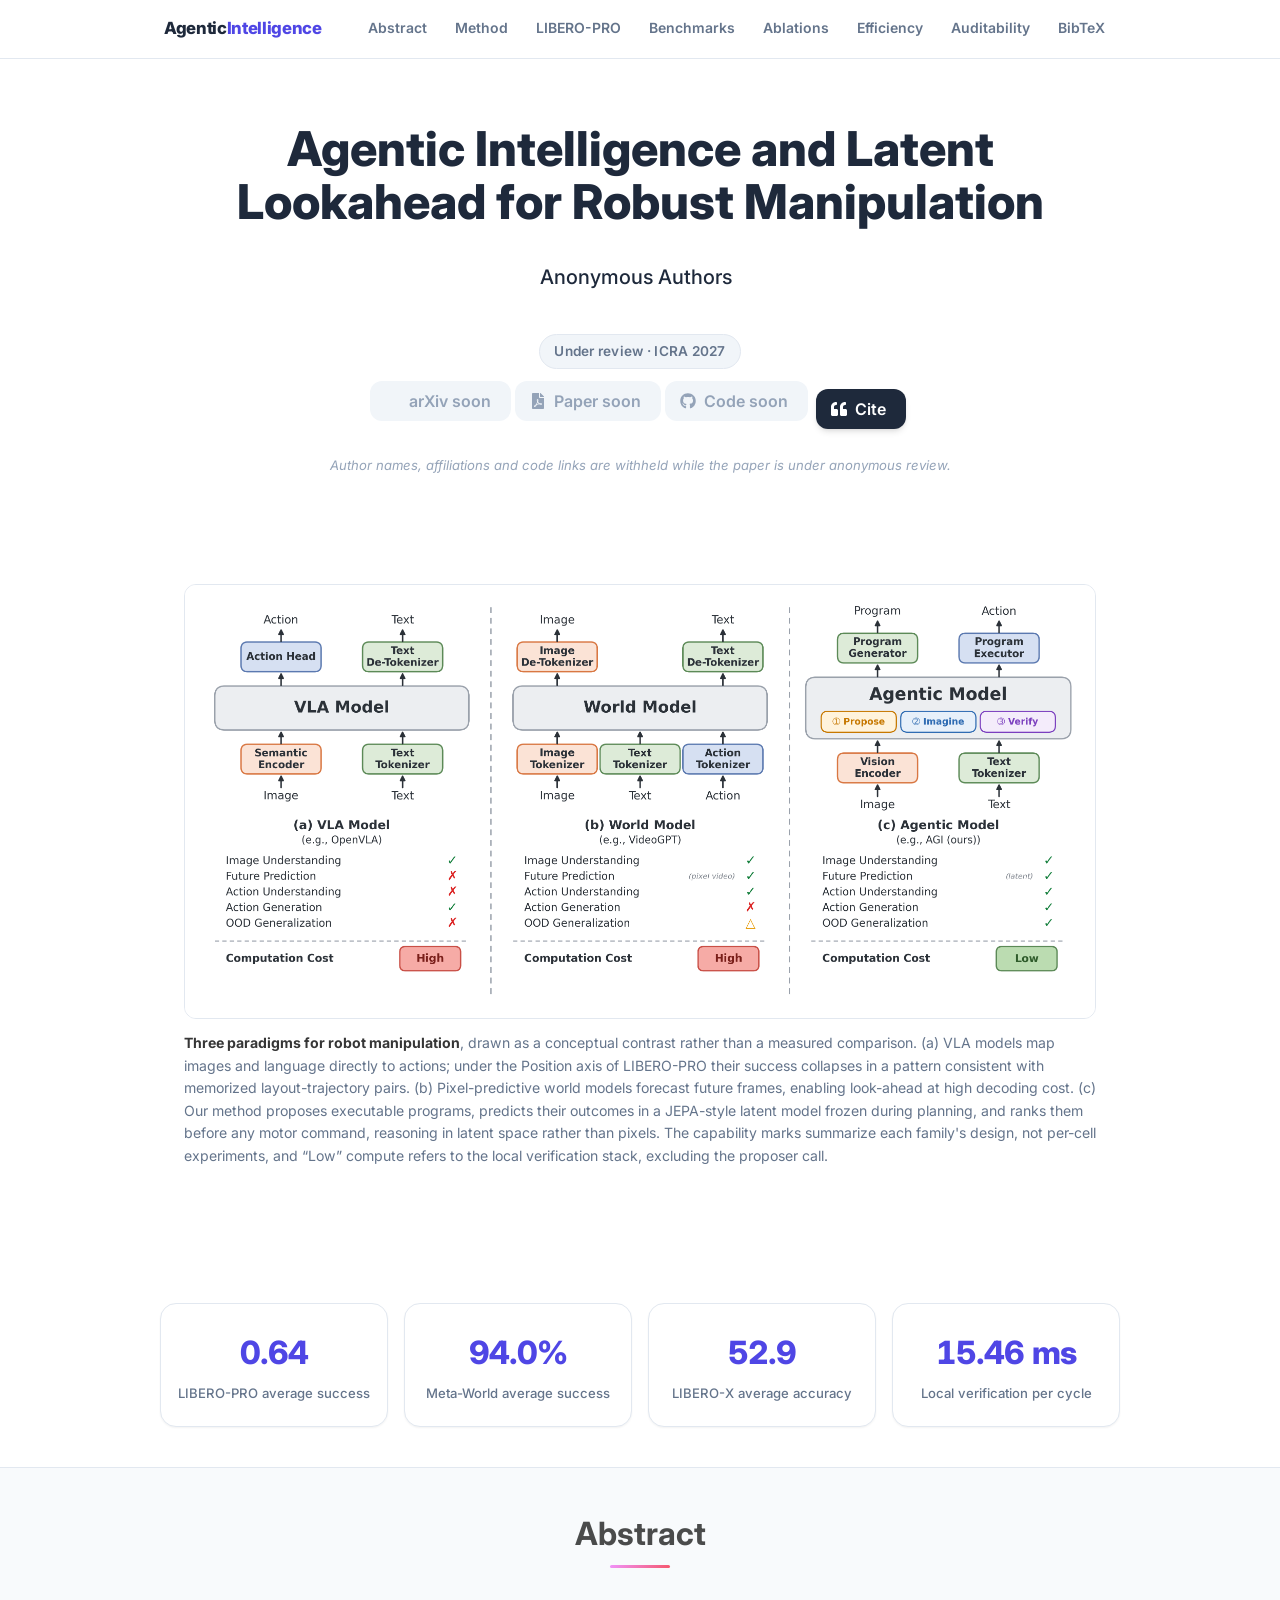
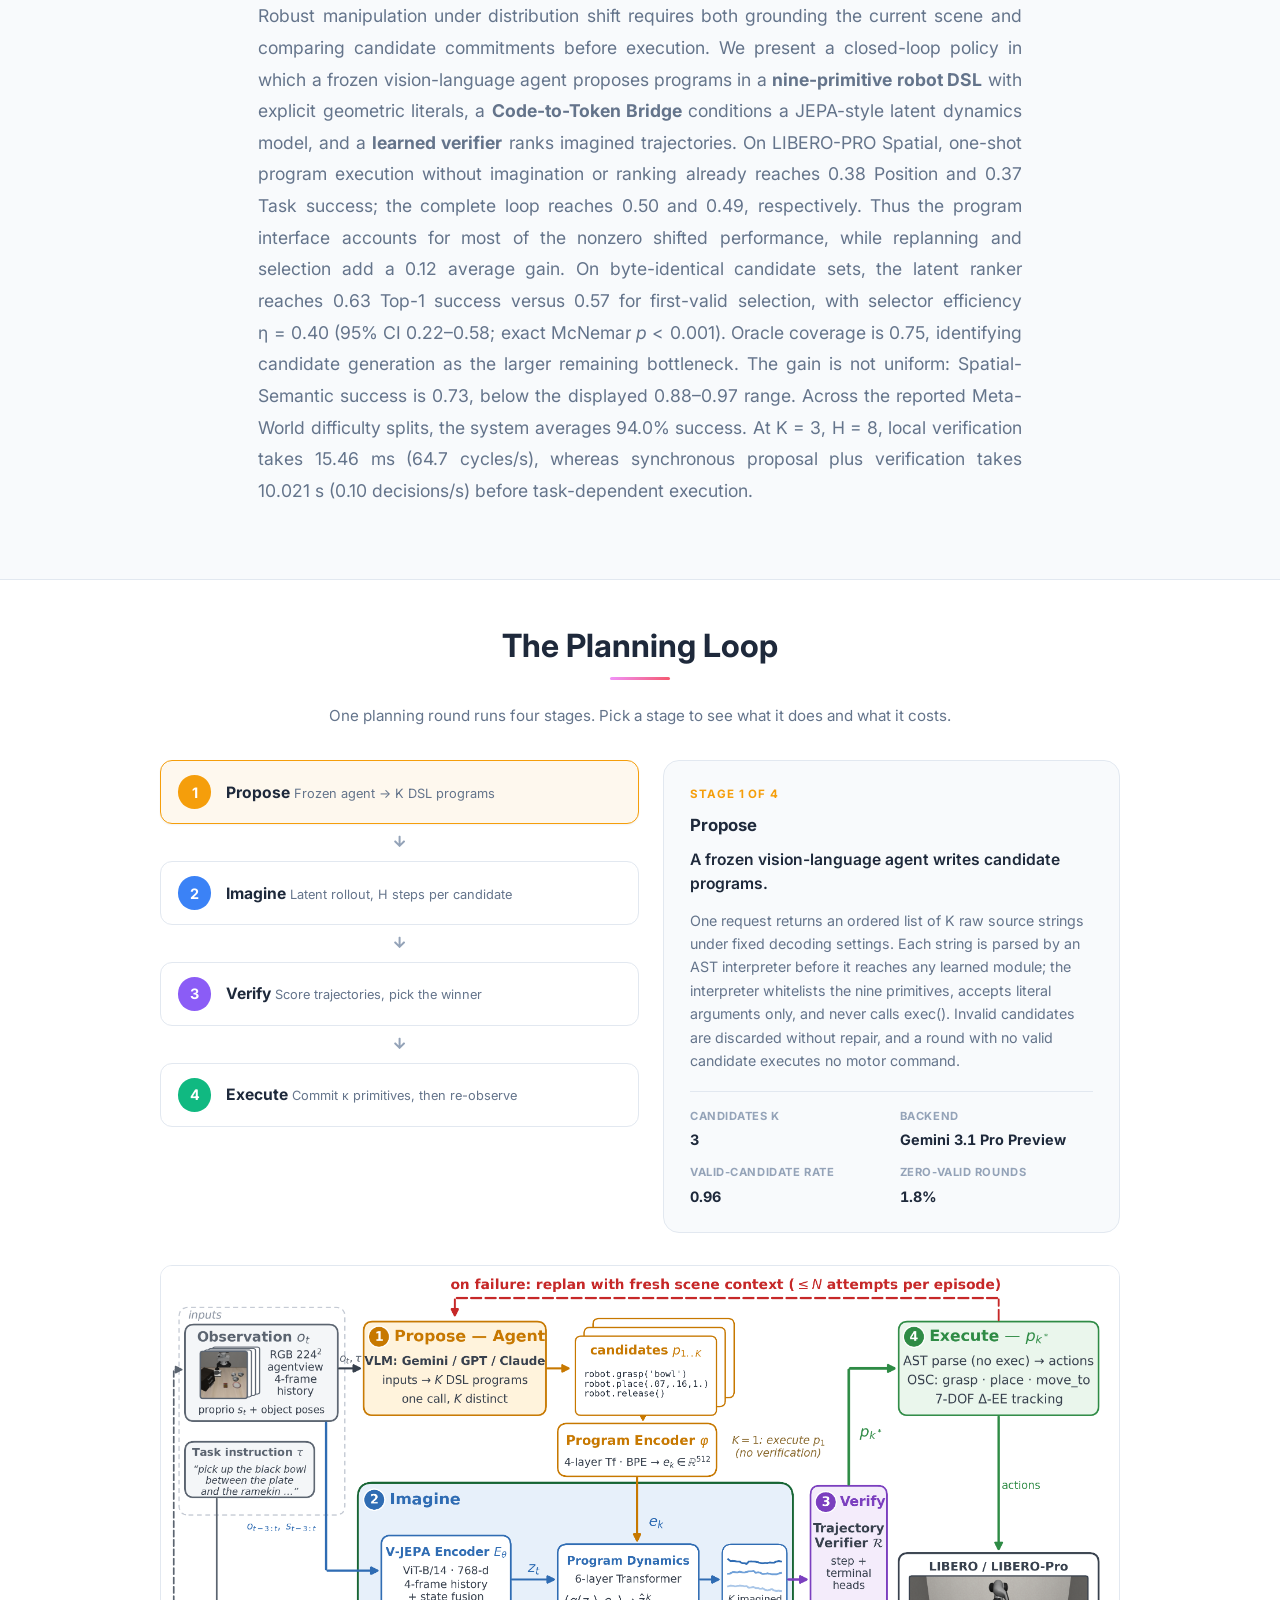
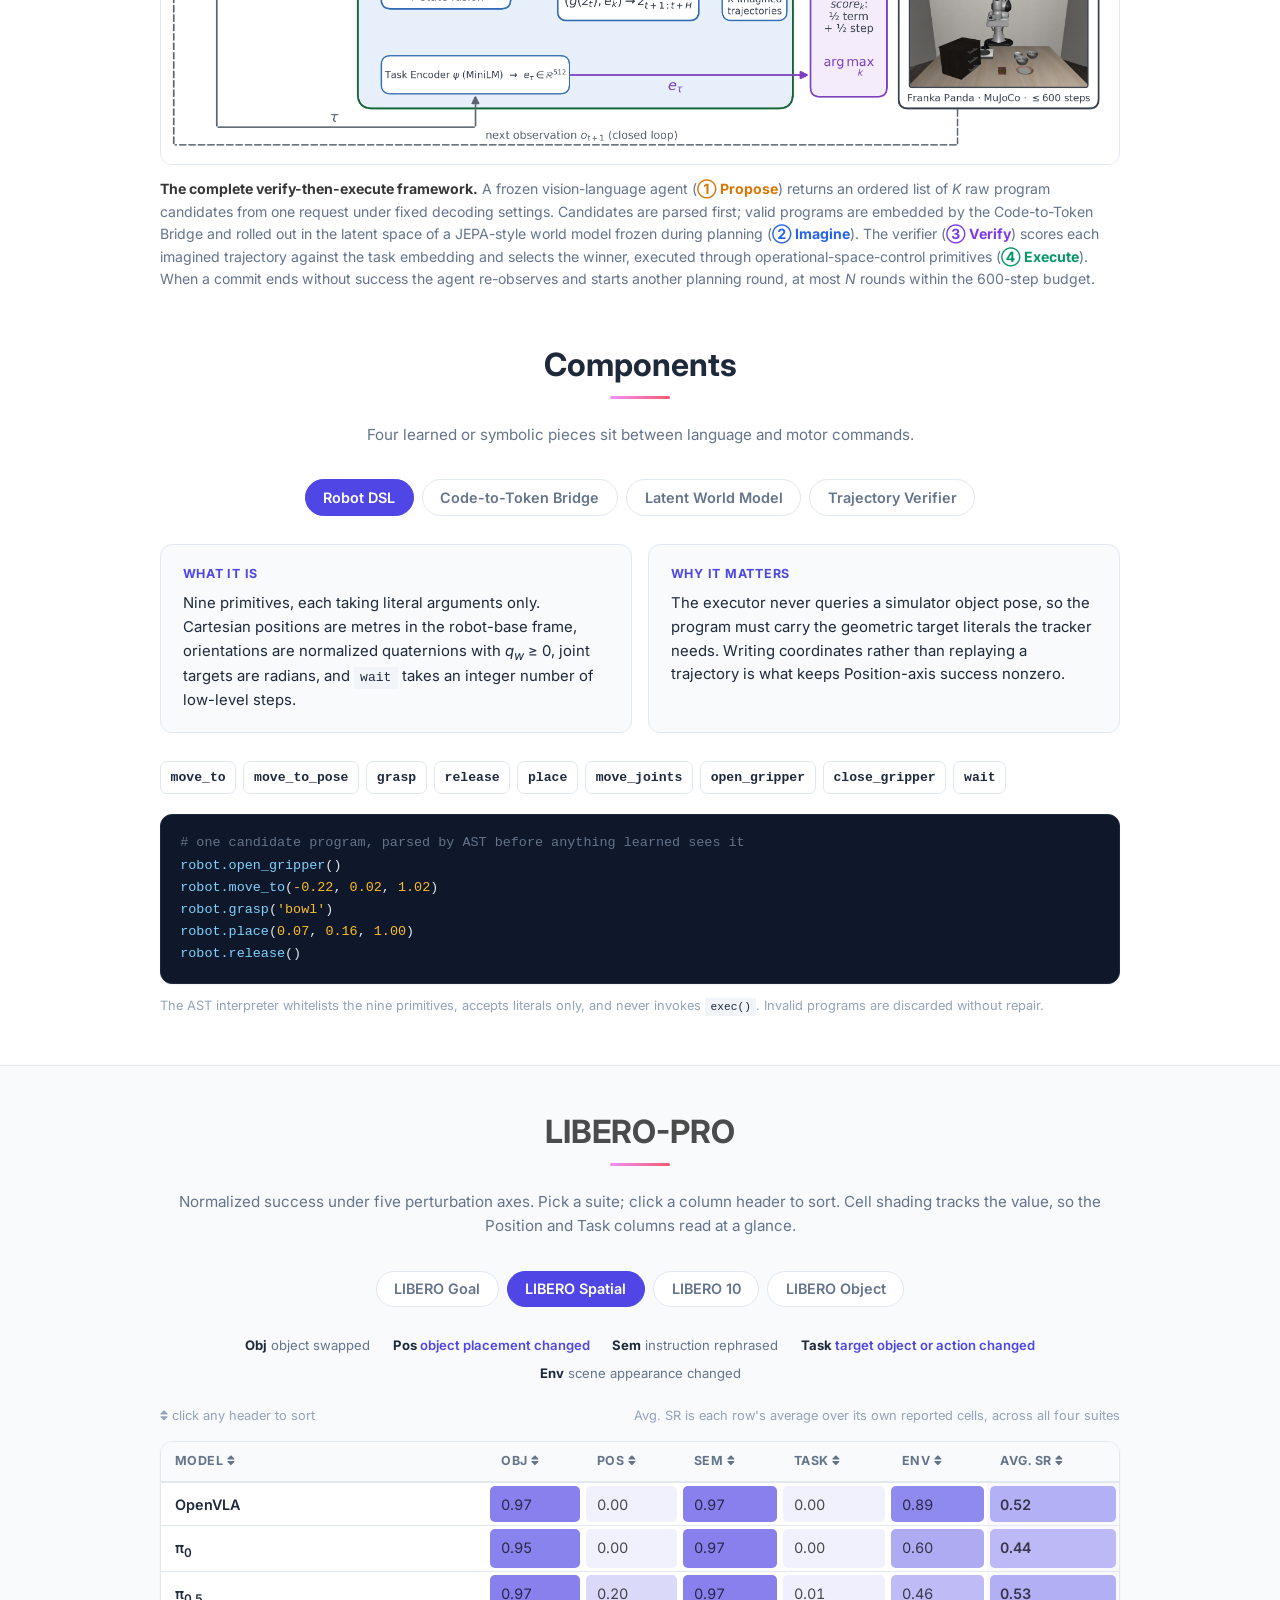
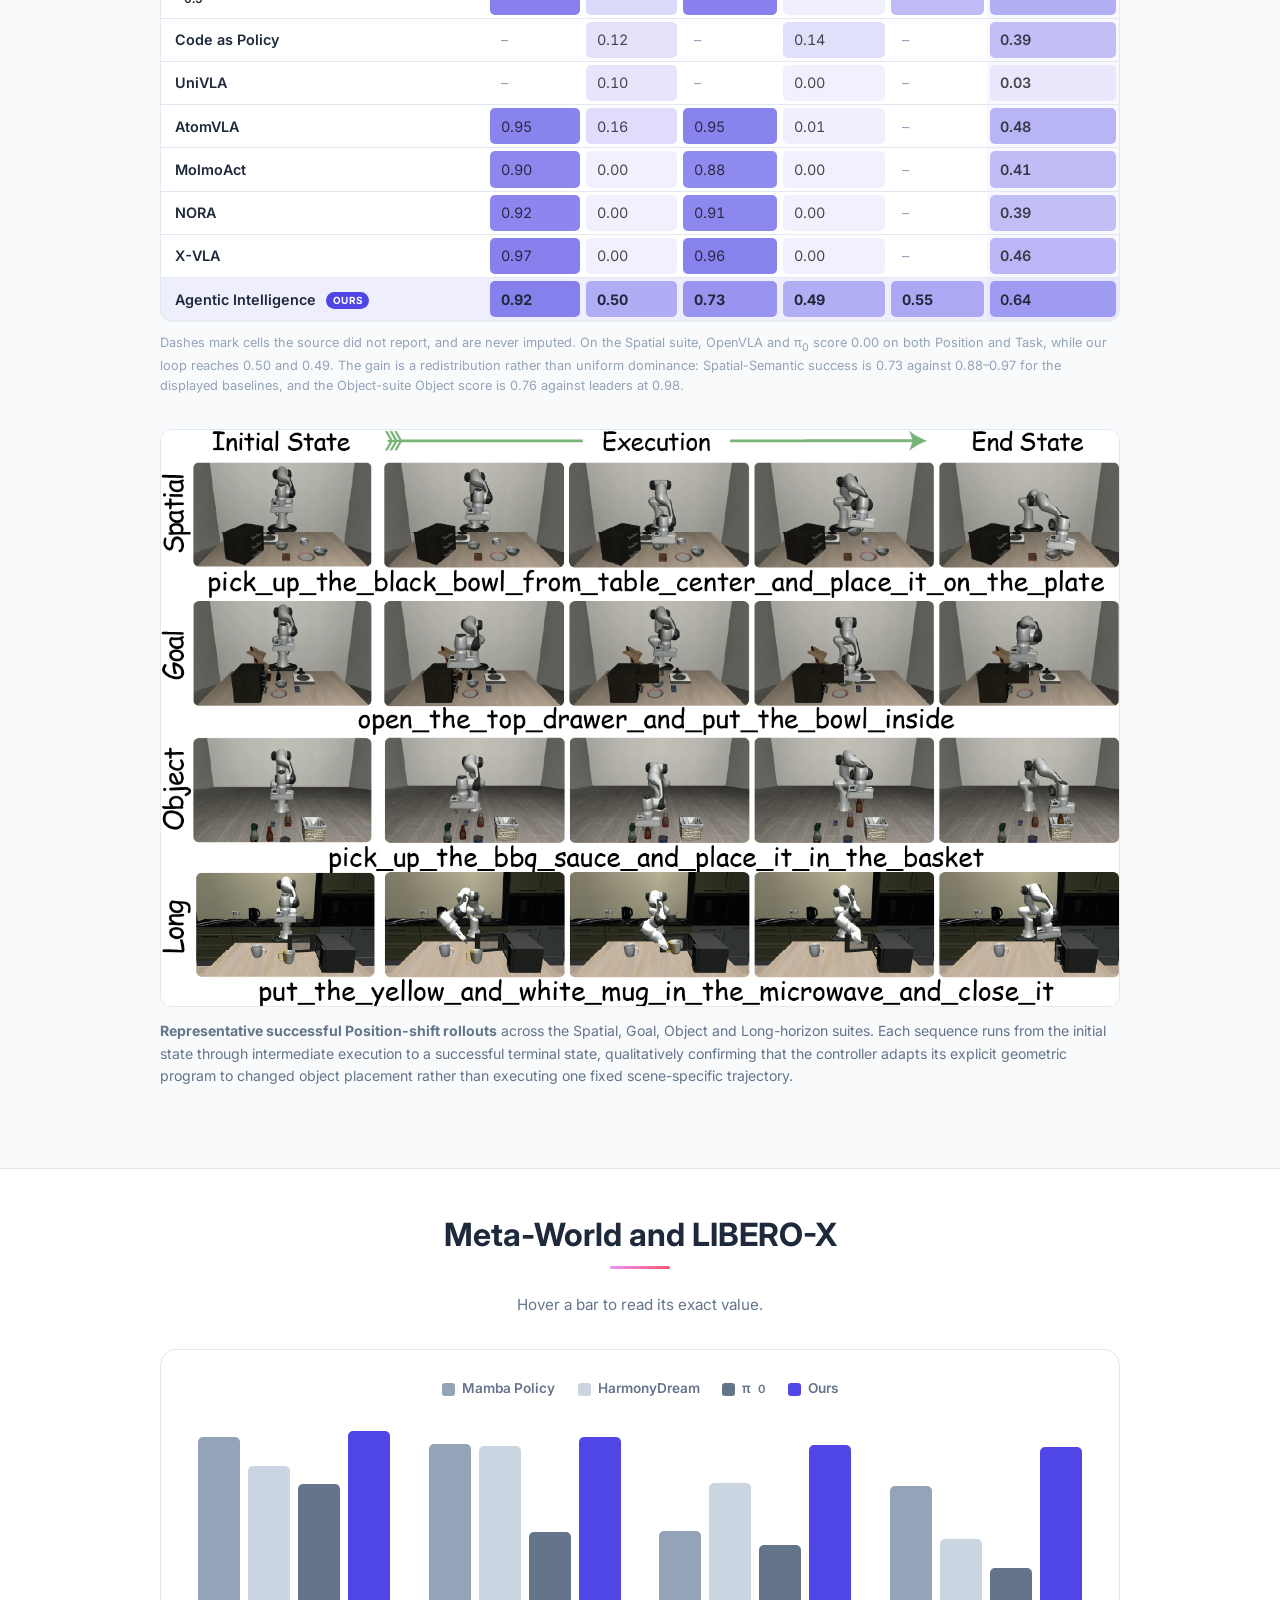
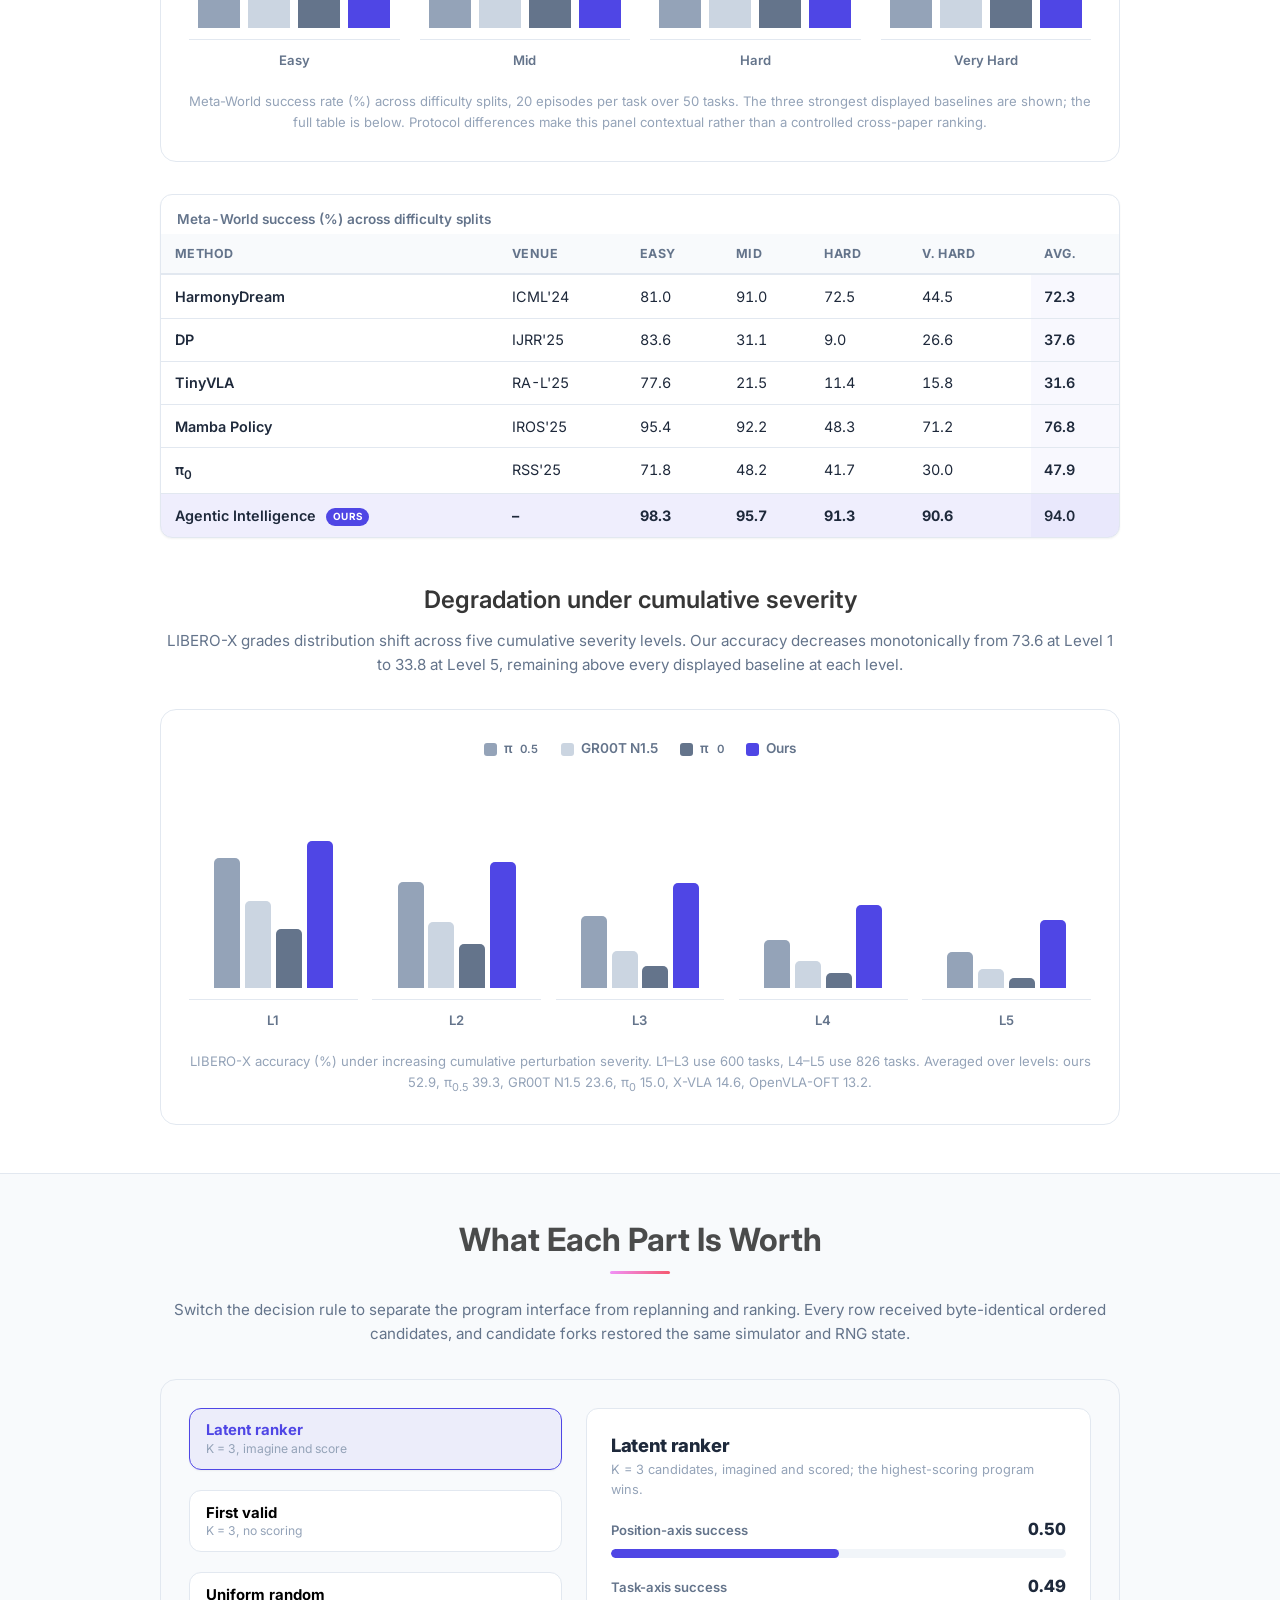
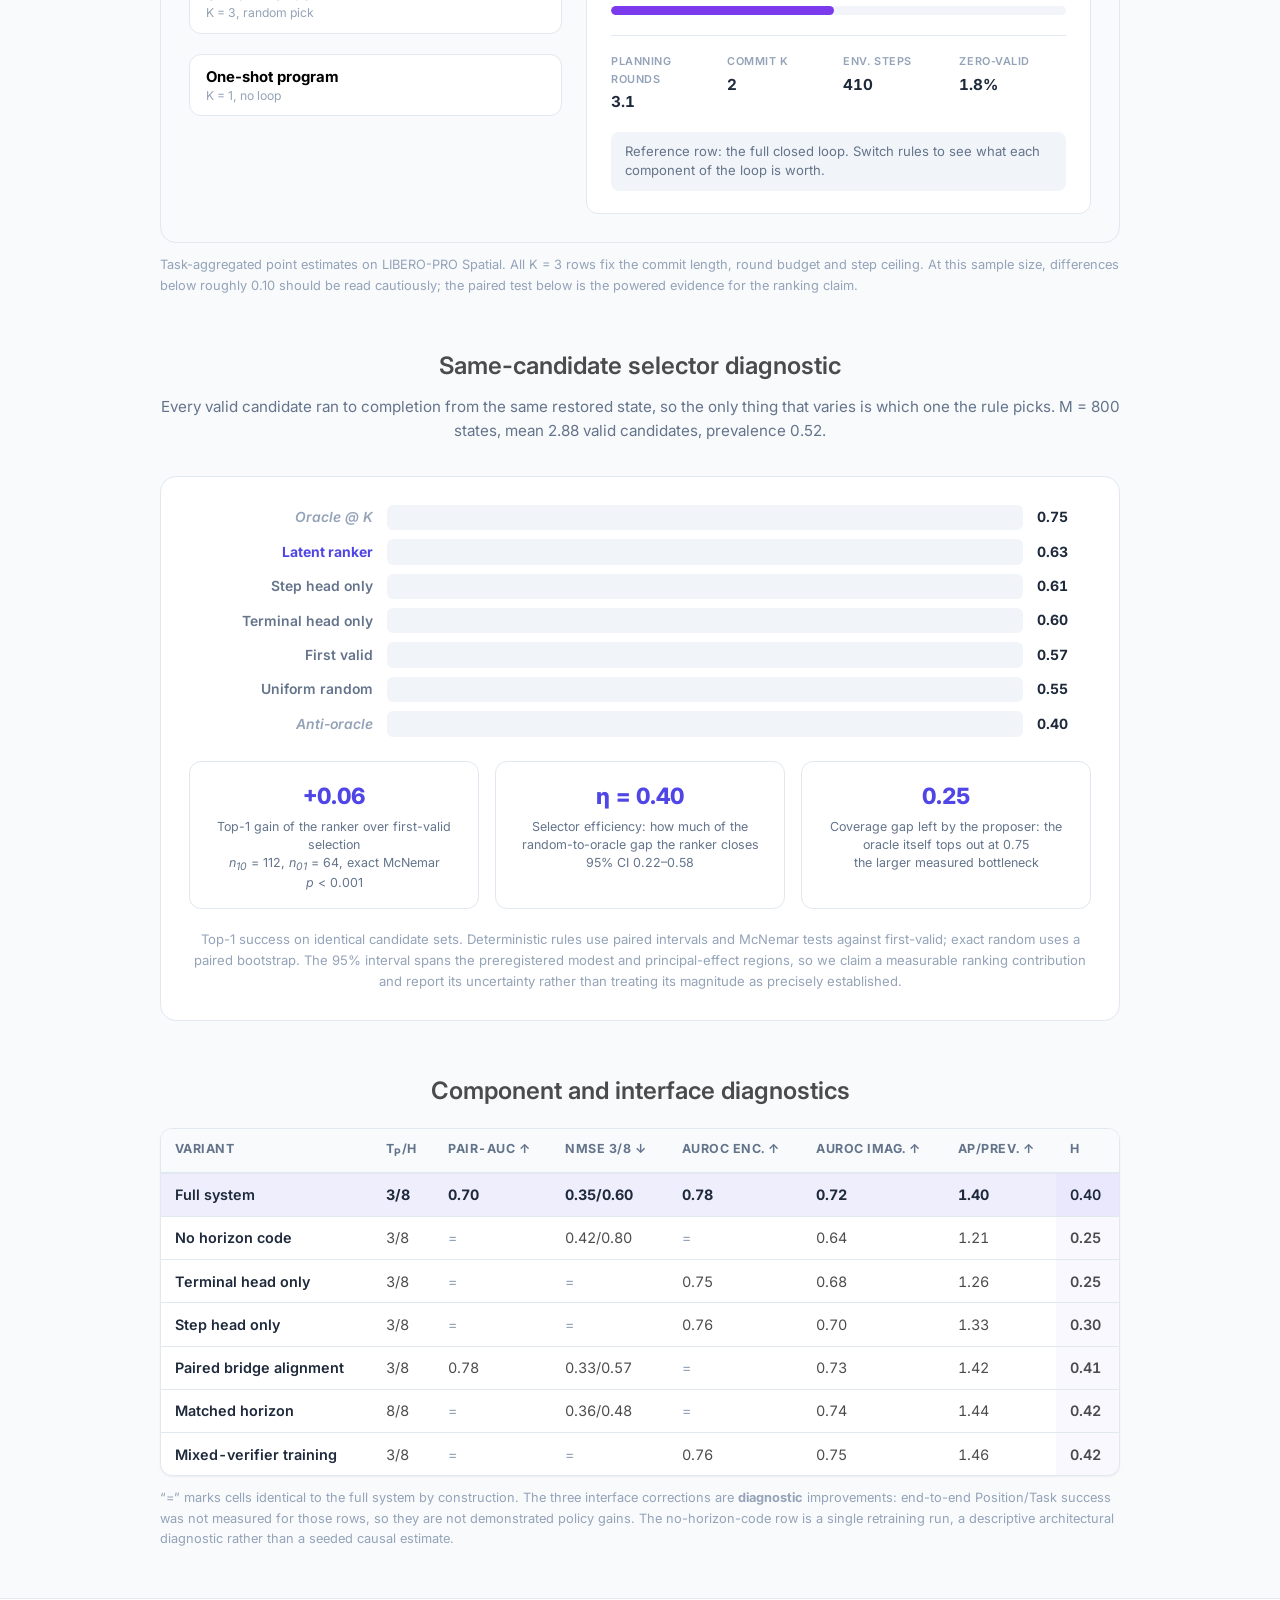
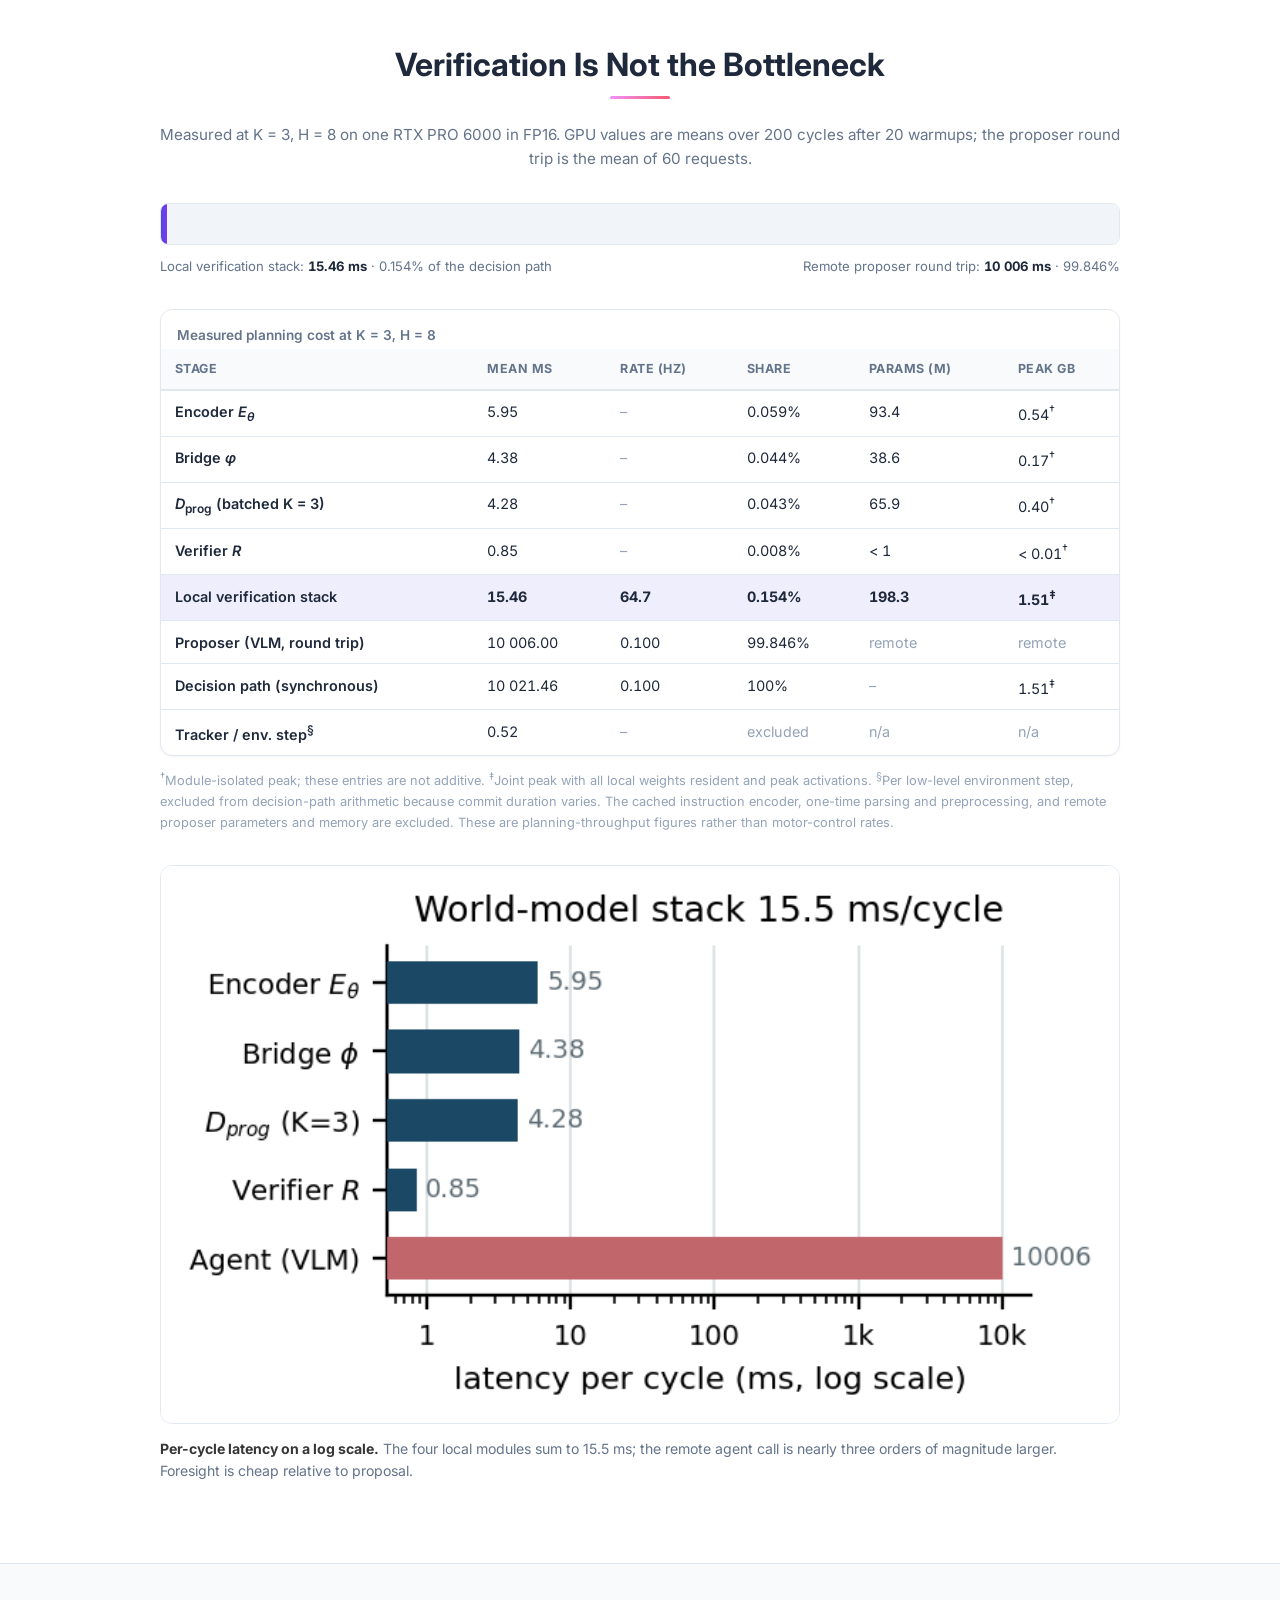
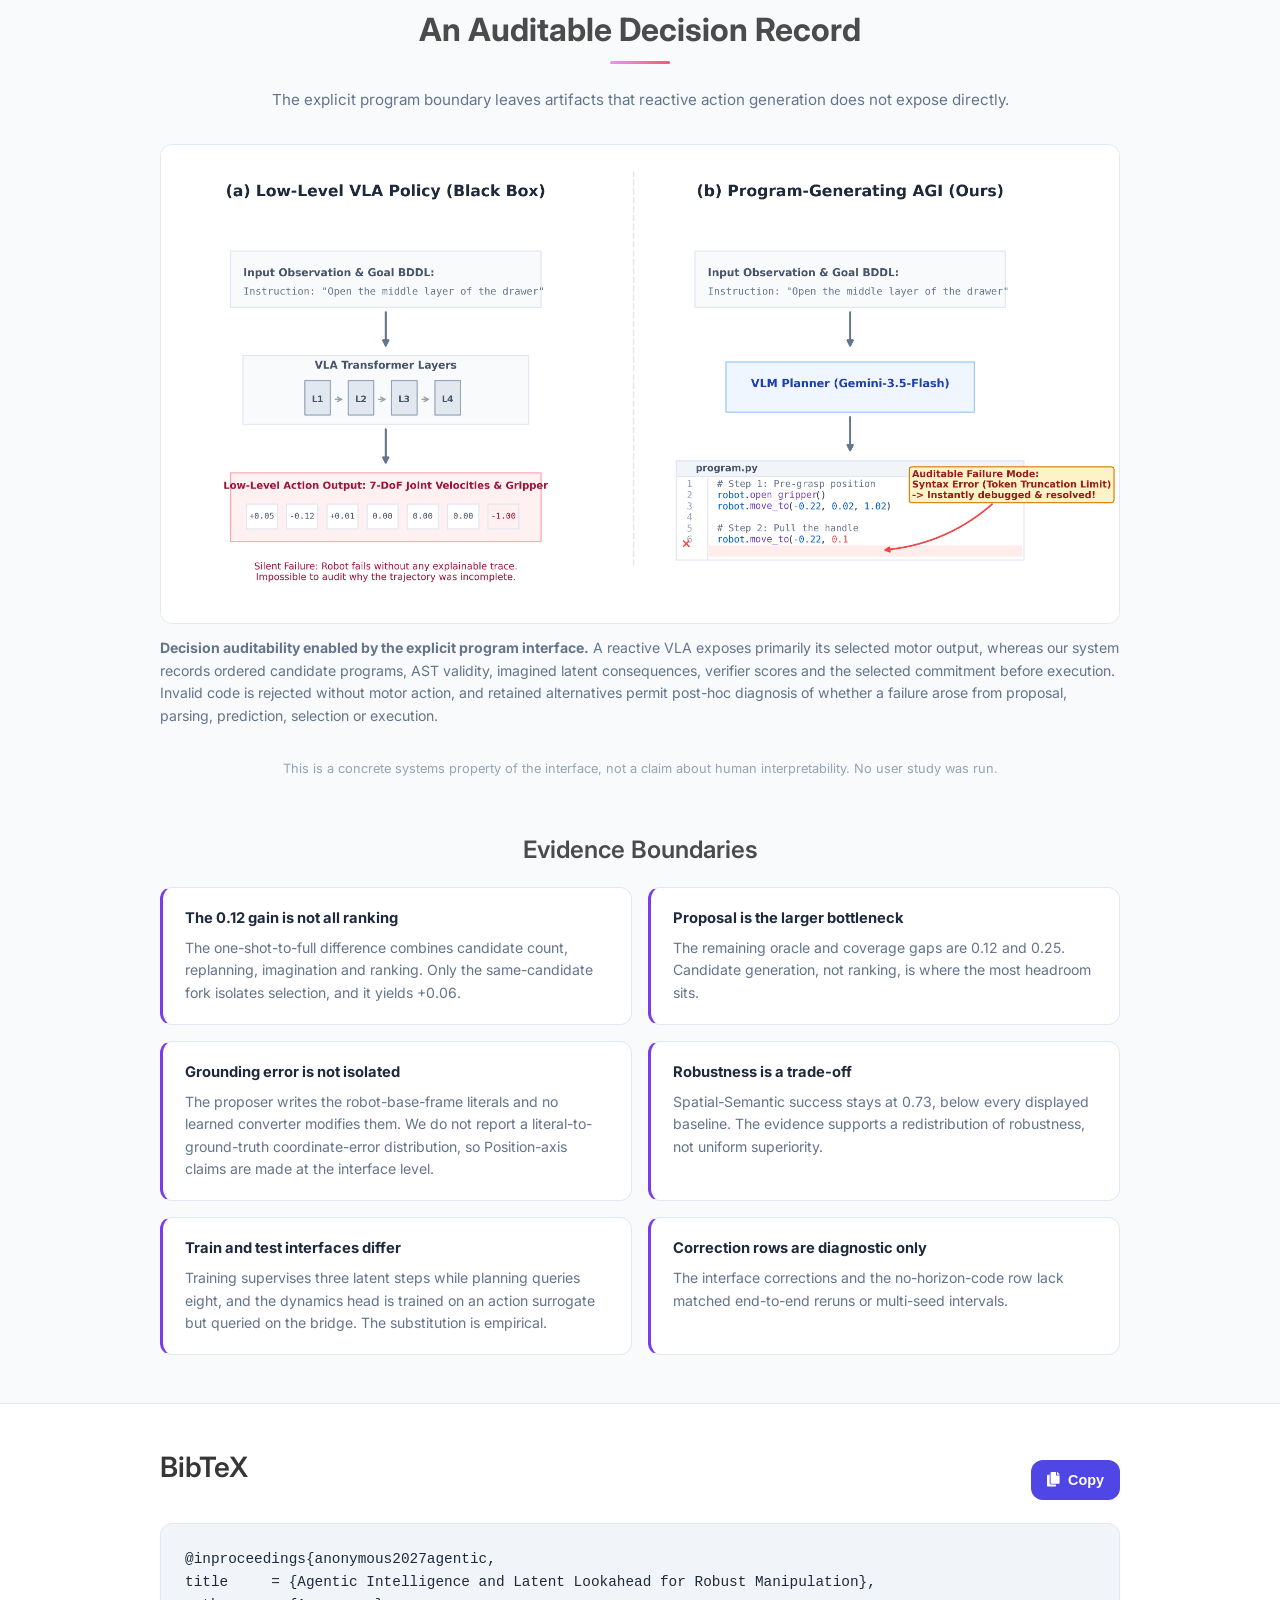
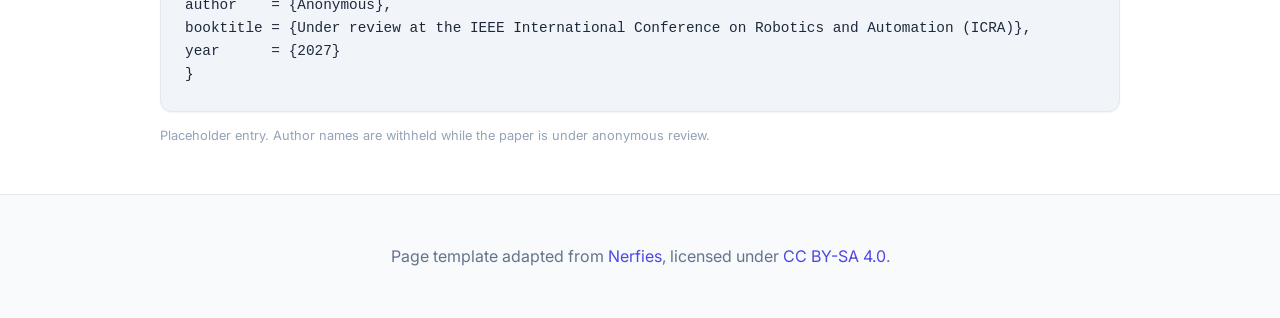
==== index.html @ 65fd4120 "docs: point page metadata at the GitHub Pages URL Replaces the REPLACE-ME placeholders in the Open G" ====
<!DOCTYPE html>
<html lang="en">
<head>
  <meta charset="utf-8">
  <meta name="viewport" content="width=device-width, initial-scale=1">

  <!--
    ============================================================
    ANONYMITY NOTICE

    The paper (00.main.tex) is currently submitted as "Anonymous Authors".
    This page is therefore author-blind on purpose: no names, no
    affiliations, no citation_author tags, no personal links.

    After acceptance / de-anonymization:
      1. Uncomment the author block in the hero section below.
      2. Uncomment the citation_author + author meta tags below.
      3. Fill in the arXiv / PDF / code buttons and drop .is-pending.
      4. Replace the placeholder BibTeX entry.
    ============================================================
  -->

  <!-- Primary Meta Tags -->
  <meta name="title" content="Agentic Intelligence and Latent Lookahead for Robust Manipulation">
  <meta name="description" content="A closed-loop manipulation policy that proposes executable programs, imagines their outcomes in a JEPA-style latent world model, and ranks them before the arm moves. 0.64 average success on LIBERO-PRO and 94.0% on Meta-World.">
  <meta name="keywords" content="robot manipulation, agentic policy, program synthesis, robot DSL, latent world model, JEPA, verify-then-execute, LIBERO-PRO, LIBERO-X, Meta-World, distribution shift, vision-language-action">
  <meta name="robots" content="index, follow">
  <meta name="language" content="English">
  <!-- <meta name="author" content="TODO: add after de-anonymization"> -->

  <!-- Open Graph / Facebook -->
  <meta property="og:type" content="article">
  <meta property="og:title" content="Agentic Intelligence and Latent Lookahead for Robust Manipulation">
  <meta property="og:description" content="Propose programs, imagine them in latent space, rank them, then execute. 0.50/0.49 Position/Task success on LIBERO-PRO Spatial where OpenVLA and pi-0 score 0.00.">
  <meta property="og:url" content="https://physical-agi.github.io/Agentic-Intelligence/">
  <meta property="og:image" content="https://physical-agi.github.io/Agentic-Intelligence/static/images/teaser.png">
  <meta property="og:image:alt" content="Three paradigms for robot manipulation: VLA models, pixel world models, and the proposed agentic model">
  <meta property="article:section" content="Robotics">
  <meta property="article:tag" content="robot manipulation">
  <meta property="article:tag" content="latent world model">
  <meta property="article:tag" content="program synthesis">

  <!-- Twitter -->
  <meta name="twitter:card" content="summary_large_image">
  <meta name="twitter:title" content="Agentic Intelligence and Latent Lookahead for Robust Manipulation">
  <meta name="twitter:description" content="Propose programs, imagine them in latent space, rank them, then execute. 0.64 average success on LIBERO-PRO.">
  <meta name="twitter:image" content="https://physical-agi.github.io/Agentic-Intelligence/static/images/teaser.png">
  <meta name="twitter:image:alt" content="Three paradigms for robot manipulation: VLA models, pixel world models, and the proposed agentic model">

  <!-- Academic / Google Scholar -->
  <meta name="citation_title" content="Agentic Intelligence and Latent Lookahead for Robust Manipulation">
  <!-- Author tags intentionally omitted while under anonymous review.
  <meta name="citation_author" content="TODO">
  <meta name="citation_conference_title" content="IEEE International Conference on Robotics and Automation (ICRA)">
  <meta name="citation_pdf_url" content="TODO">
  -->

  <!-- Additional SEO -->
  <meta name="theme-color" content="#4f46e5">
  <meta name="msapplication-TileColor" content="#4f46e5">
  <meta name="apple-mobile-web-app-capable" content="yes">
  <meta name="apple-mobile-web-app-status-bar-style" content="default">
  <link rel="canonical" href="https://physical-agi.github.io/Agentic-Intelligence/">

  <!-- Preconnect for performance -->
  <link rel="preconnect" href="https://fonts.googleapis.com">
  <link rel="preconnect" href="https://fonts.gstatic.com" crossorigin>
  <link rel="preconnect" href="https://cdn.jsdelivr.net">

  <title>Agentic Intelligence and Latent Lookahead for Robust Manipulation</title>

  <!-- Favicon and App Icons -->
  <link rel="icon" type="image/png" href="static/images/robot.png">
  <link rel="apple-touch-icon" href="static/images/robot.png">

  <!-- Critical CSS - Load synchronously -->
  <link rel="stylesheet" href="static/css/bulma.min.css">
  <link rel="stylesheet" href="static/css/index.css">

  <!-- Non-critical CSS - Load asynchronously -->
  <link rel="preload" href="static/css/fontawesome.all.min.css" as="style" onload="this.onload=null;this.rel='stylesheet'">
  <link rel="preload" href="https://cdn.jsdelivr.net/gh/jpswalsh/academicons@1/css/academicons.min.css" as="style" onload="this.onload=null;this.rel='stylesheet'">

  <noscript>
    <link rel="stylesheet" href="static/css/fontawesome.all.min.css">
    <link rel="stylesheet" href="https://cdn.jsdelivr.net/gh/jpswalsh/academicons@1/css/academicons.min.css">
  </noscript>

  <!-- Fonts -->
  <link href="https://fonts.googleapis.com/css2?family=Inter:wght@400;500;600;700;800&display=swap" rel="stylesheet">

  <!-- Defer non-critical JavaScript -->
  <script defer src="static/js/fontawesome.all.min.js"></script>
  <script defer src="static/js/index.js"></script>

  <!-- Structured Data for Academic Papers -->
  <script type="application/ld+json">
  {
    "@context": "https://schema.org",
    "@type": "ScholarlyArticle",
    "headline": "Agentic Intelligence and Latent Lookahead for Robust Manipulation",
    "description": "A closed-loop manipulation policy in which a frozen vision-language agent proposes programs in a nine-primitive robot DSL, a Code-to-Token Bridge conditions a JEPA-style latent dynamics model, and a learned verifier ranks imagined trajectories before execution.",
    "keywords": ["robot manipulation", "program synthesis", "latent world model", "JEPA", "LIBERO-PRO", "Meta-World", "distribution shift"],
    "abstract": "Robust manipulation under distribution shift requires both grounding the current scene and comparing candidate commitments before execution. A frozen vision-language agent proposes programs in a nine-primitive robot DSL with explicit geometric literals, a Code-to-Token Bridge conditions a JEPA-style latent dynamics model, and a learned verifier ranks imagined trajectories. On LIBERO-PRO Spatial the complete loop reaches 0.50 Position and 0.49 Task success; across Meta-World difficulty splits the system averages 94.0% success.",
    "isAccessibleForFree": true,
    "about": [
      { "@type": "Thing", "name": "Robot Manipulation" },
      { "@type": "Thing", "name": "World Models" }
    ]
  }
  </script>
</head>
<body>

<!-- Sticky section navigation -->
<nav class="ai-nav" id="ai-nav" aria-label="Section navigation">
  <div class="ai-nav-inner">
    <a class="ai-nav-brand" href="#top">Agentic<span>Intelligence</span></a>
    <button class="ai-nav-toggle" id="ai-nav-toggle" aria-label="Toggle navigation" aria-expanded="false">
      <i class="fas fa-bars"></i>
    </button>
    <div class="ai-nav-links" id="ai-nav-links">
      <a href="#abstract">Abstract</a>
      <a href="#method">Method</a>
      <a href="#results">LIBERO-PRO</a>
      <a href="#benchmarks">Benchmarks</a>
      <a href="#ablation">Ablations</a>
      <a href="#efficiency">Efficiency</a>
      <a href="#auditability">Auditability</a>
      <a href="#bibtex">BibTeX</a>
    </div>
  </div>
  <div class="ai-progress" id="ai-progress"></div>
</nav>

<main id="main-content">
  <a id="top"></a>

  <section class="hero">
    <div class="hero-body">
      <div class="container is-max-desktop">
        <div class="columns is-centered">
          <div class="column has-text-centered">
            <h1 class="title is-1 publication-title">Agentic Intelligence and Latent Lookahead for Robust Manipulation</h1>

            <div class="is-size-5 publication-authors">
              <span class="author-block">Anonymous Authors</span>
            </div>

            <!--
              After de-anonymization, replace the block above with:

              <div class="is-size-5 publication-authors">
                <span class="author-block">Md Selim Sarowar<sup>1</sup>,</span>
                <span class="author-block">Sungho Kim<sup>1,&#8224;</sup></span>
              </div>
              <div class="is-size-6 publication-authors">
                <span class="author-block"><sup>1</sup>Yeungnam University</span>
                <br>
                <span class="author-block eql-cntrb"><sup>&#8224;</sup>Corresponding author</span>
              </div>
            -->

            <div class="ai-venue-badge">Under review &middot; ICRA 2027</div>

            <div class="column has-text-centered">
              <div class="publication-links">
                <!-- TODO: swap each .is-pending span for a real <a href="..."> once the link exists. -->
                <span class="link-block">
                  <span class="button is-normal is-rounded is-dark is-pending">
                    <span class="icon"><i class="ai ai-arxiv"></i></span>
                    <span>arXiv soon</span>
                  </span>
                </span>

                <span class="link-block">
                  <span class="button is-normal is-rounded is-dark is-pending">
                    <span class="icon"><i class="fas fa-file-pdf"></i></span>
                    <span>Paper soon</span>
                  </span>
                </span>

                <span class="link-block">
                  <span class="button is-normal is-rounded is-dark is-pending">
                    <span class="icon"><i class="fab fa-github"></i></span>
                    <span>Code soon</span>
                  </span>
                </span>

                <span class="link-block">
                  <a href="#bibtex" class="external-link button is-normal is-rounded is-dark">
                    <span class="icon"><i class="fas fa-quote-left"></i></span>
                    <span>Cite</span>
                  </a>
                </span>
              </div>
              <p class="ai-anon-note">
                Author names, affiliations and code links are withheld while the paper is under anonymous review.
              </p>
            </div>
          </div>
        </div>
      </div>
    </div>
  </section>

  <!-- Teaser -->
  <section class="hero teaser">
    <div class="container is-max-desktop">
      <div class="hero-body">
        <figure class="ai-figure" style="margin-top:0">
          <img src="static/images/teaser.png" class="ai-zoomable"
               alt="Three paradigms for robot manipulation: a VLA model mapping images and language to actions, a pixel-predictive world model, and the proposed agentic model that proposes, imagines and verifies programs">
          <figcaption>
            <strong>Three paradigms for robot manipulation</strong>, drawn as a conceptual contrast rather than a
            measured comparison. (a) VLA models map images and language directly to actions; under the Position axis
            of LIBERO-PRO their success collapses in a pattern consistent with memorized layout-trajectory pairs.
            (b) Pixel-predictive world models forecast future frames, enabling look-ahead at high decoding cost.
            (c) Our method proposes executable programs, predicts their outcomes in a JEPA-style latent model frozen
            during planning, and ranks them before any motor command, reasoning in latent space rather than pixels.
            The capability marks summarize each family's design, not per-cell experiments, and &ldquo;Low&rdquo;
            compute refers to the local verification stack, excluding the proposer call.
          </figcaption>
        </figure>
      </div>
    </div>
  </section>

  <!-- Key numbers -->
  <section class="section ai-stats-section">
    <div class="container is-max-desktop">
      <div class="ai-stats">
        <div class="ai-stat">
          <div class="ai-stat-value" data-count-to="0.64" data-decimals="2">0.00</div>
          <div class="ai-stat-label">LIBERO-PRO average success</div>
        </div>
        <div class="ai-stat">
          <div class="ai-stat-value" data-count-to="94.0" data-decimals="1" data-suffix="%">0%</div>
          <div class="ai-stat-label">Meta-World average success</div>
        </div>
        <div class="ai-stat">
          <div class="ai-stat-value" data-count-to="52.9" data-decimals="1">0.0</div>
          <div class="ai-stat-label">LIBERO-X average accuracy</div>
        </div>
        <div class="ai-stat">
          <div class="ai-stat-value" data-count-to="15.46" data-decimals="2" data-suffix=" ms">0 ms</div>
          <div class="ai-stat-label">Local verification per cycle</div>
        </div>
      </div>
    </div>
  </section>

  <!-- Abstract -->
  <section class="section hero is-light" id="abstract">
    <div class="container is-max-desktop">
      <div class="columns is-centered has-text-centered">
        <div class="column is-four-fifths">
          <h2 class="title is-3">Abstract</h2>
          <div class="content has-text-justified">
            <p>
              Robust manipulation under distribution shift requires both grounding the current scene and comparing
              candidate commitments before execution. We present a closed-loop policy in which a frozen
              vision-language agent proposes programs in a <strong>nine-primitive robot DSL</strong> with explicit
              geometric literals, a <strong>Code-to-Token Bridge</strong> conditions a JEPA-style latent dynamics
              model, and a <strong>learned verifier</strong> ranks imagined trajectories. On LIBERO-PRO Spatial,
              one-shot program execution without imagination or ranking already reaches 0.38 Position and 0.37 Task
              success; the complete loop reaches 0.50 and 0.49, respectively. Thus the program interface accounts for
              most of the nonzero shifted performance, while replanning and selection add a 0.12 average gain. On
              byte-identical candidate sets, the latent ranker reaches 0.63 Top-1 success versus 0.57 for first-valid
              selection, with selector efficiency &eta;&nbsp;=&nbsp;0.40 (95% CI 0.22&ndash;0.58; exact McNemar
              <em>p</em>&nbsp;&lt;&nbsp;0.001). Oracle coverage is 0.75, identifying candidate generation as the larger
              remaining bottleneck. The gain is not uniform: Spatial-Semantic success is 0.73, below the displayed
              0.88&ndash;0.97 range. Across the reported Meta-World difficulty splits, the system averages 94.0%
              success. At K&nbsp;=&nbsp;3, H&nbsp;=&nbsp;8, local verification takes 15.46&nbsp;ms
              (64.7&nbsp;cycles/s), whereas synchronous proposal plus verification takes 10.021&nbsp;s
              (0.10&nbsp;decisions/s) before task-dependent execution.
            </p>
          </div>
        </div>
      </div>
    </div>
  </section>

  <!-- Method -->
  <section class="section" id="method">
    <div class="container is-max-desktop">
      <h2 class="title is-3 has-text-centered">The Planning Loop</h2>
      <p class="ai-section-intro">
        One planning round runs four stages. Pick a stage to see what it does and what it costs.
      </p>

      <div class="ai-loop">
        <div class="ai-loop-stages" role="tablist" aria-label="Planning stages">
          <button class="ai-stage" role="tab" aria-selected="true" data-stage="propose" style="--stage-c:var(--stage-propose)">
            <span class="ai-stage-num">1</span>
            <span>
              <span class="ai-stage-name">Propose</span>
              <span class="ai-stage-sub">Frozen agent &rarr; K DSL programs</span>
            </span>
          </button>
          <div class="ai-stage-arrow" role="presentation" aria-hidden="true"><i class="fas fa-arrow-down"></i></div>

          <button class="ai-stage" role="tab" aria-selected="false" data-stage="imagine" style="--stage-c:var(--stage-imagine)">
            <span class="ai-stage-num">2</span>
            <span>
              <span class="ai-stage-name">Imagine</span>
              <span class="ai-stage-sub">Latent rollout, H steps per candidate</span>
            </span>
          </button>
          <div class="ai-stage-arrow" role="presentation" aria-hidden="true"><i class="fas fa-arrow-down"></i></div>

          <button class="ai-stage" role="tab" aria-selected="false" data-stage="verify" style="--stage-c:var(--stage-verify)">
            <span class="ai-stage-num">3</span>
            <span>
              <span class="ai-stage-name">Verify</span>
              <span class="ai-stage-sub">Score trajectories, pick the winner</span>
            </span>
          </button>
          <div class="ai-stage-arrow" role="presentation" aria-hidden="true"><i class="fas fa-arrow-down"></i></div>

          <button class="ai-stage" role="tab" aria-selected="false" data-stage="execute" style="--stage-c:var(--stage-execute)">
            <span class="ai-stage-num">4</span>
            <span>
              <span class="ai-stage-name">Execute</span>
              <span class="ai-stage-sub">Commit &kappa; primitives, then re-observe</span>
            </span>
          </button>
        </div>

        <div class="ai-loop-detail" id="ai-loop-detail">
          <div class="ai-loop-eyebrow"></div>
          <h3></h3>
          <p class="ai-loop-lead"></p>
          <p class="ai-loop-body"></p>
          <div class="ai-loop-spec"></div>
        </div>
      </div>

      <figure class="ai-figure">
        <img src="static/images/framework.png" class="ai-zoomable"
             alt="The full framework: observation and task instruction feed a frozen vision-language agent that returns K candidate DSL programs, which are embedded by the program encoder, rolled out by a V-JEPA encoder and program dynamics model, scored by a trajectory verifier, and executed by an AST-parsed operational-space controller">
        <figcaption>
          <strong>The complete verify-then-execute framework.</strong> A frozen vision-language agent
          (<span style="color:#d97706;font-weight:700">&#9312; Propose</span>) returns an ordered list of
          <em>K</em> raw program candidates from one request under fixed decoding settings. Candidates are parsed
          first; valid programs are embedded by the Code-to-Token Bridge and rolled out in the latent space of a
          JEPA-style world model frozen during planning
          (<span style="color:#2563eb;font-weight:700">&#9313; Imagine</span>). The verifier
          (<span style="color:#7c3aed;font-weight:700">&#9314; Verify</span>) scores each imagined trajectory against
          the task embedding and selects the winner, executed through operational-space-control primitives
          (<span style="color:#059669;font-weight:700">&#9315; Execute</span>). When a commit ends without success the
          agent re-observes and starts another planning round, at most <em>N</em> rounds within the 600-step budget.
        </figcaption>
      </figure>

      <h2 class="title is-3 has-text-centered" style="margin-top:3.5rem">Components</h2>
      <p class="ai-section-intro">Four learned or symbolic pieces sit between language and motor commands.</p>

      <div class="ai-tabs" role="tablist">
        <button class="ai-tab is-active" role="tab" aria-selected="true" data-tab="dsl">Robot DSL</button>
        <button class="ai-tab" role="tab" aria-selected="false" data-tab="bridge">Code-to-Token Bridge</button>
        <button class="ai-tab" role="tab" aria-selected="false" data-tab="world">Latent World Model</button>
        <button class="ai-tab" role="tab" aria-selected="false" data-tab="verifier">Trajectory Verifier</button>
      </div>

      <div class="ai-tab-panel is-active" role="tabpanel" data-panel="dsl">
        <div class="ai-note-grid">
          <div class="ai-note">
            <h3>What it is</h3>
            <p>Nine primitives, each taking literal arguments only. Cartesian positions are metres in the robot-base
              frame, orientations are normalized quaternions with <em>q<sub>w</sub></em>&nbsp;&ge;&nbsp;0, joint
              targets are radians, and <code>wait</code> takes an integer number of low-level steps.</p>
          </div>
          <div class="ai-note">
            <h3>Why it matters</h3>
            <p>The executor never queries a simulator object pose, so the program must carry the geometric target
              literals the tracker needs. Writing coordinates rather than replaying a trajectory is what keeps
              Position-axis success nonzero.</p>
          </div>
        </div>

        <div class="ai-dsl">
          <code>move_to</code><code>move_to_pose</code><code>grasp</code><code>release</code><code>place</code><code>move_joints</code><code>open_gripper</code><code>close_gripper</code><code>wait</code>
        </div>

        <pre class="ai-snippet" style="margin-top:1.25rem"><code><span class="c"># one candidate program, parsed by AST before anything learned sees it</span>
<span class="f">robot.open_gripper</span>()
<span class="f">robot.move_to</span>(<span class="n">-0.22</span>, <span class="n">0.02</span>, <span class="n">1.02</span>)
<span class="f">robot.grasp</span>(<span class="n">'bowl'</span>)
<span class="f">robot.place</span>(<span class="n">0.07</span>, <span class="n">0.16</span>, <span class="n">1.00</span>)
<span class="f">robot.release</span>()</code></pre>
        <p class="ai-table-note">
          The AST interpreter whitelists the nine primitives, accepts literals only, and never invokes
          <code>exec()</code>. Invalid programs are discarded without repair.
        </p>
      </div>

      <div class="ai-tab-panel" role="tabpanel" data-panel="bridge">
        <div class="ai-note-grid">
          <div class="ai-note">
            <h3>What it does</h3>
            <p>Tokenizes DSL source with BPE under a 256-token cap, applies a 4-layer, 8-head transformer with masked
              mean pooling, and projects to a 512-d program embedding that the world model can consume as
              conditioning.</p>
          </div>
          <div class="ai-note">
            <h3>How it is trained</h3>
            <p>Contrastively, on labeled program pairs: a BCE term on scaled cosine similarity plus a symmetric
              InfoNCE term at temperature 0.1. The loss groups literal variants of one behavior and separates distinct
              skills.</p>
          </div>
        </div>
        <p class="ai-table-note">
          <strong>Stated limitation.</strong> The loss constrains program-to-program geometry, not alignment to the
          training-time action surrogate the dynamics head was fit on, so substituting the bridge at inference is
          empirical rather than invariant by construction. Adding paired alignment raises Pair-AUC from 0.70 to 0.78
          in the interface ablation below.
        </p>
      </div>

      <div class="ai-tab-panel" role="tabpanel" data-panel="world">
        <div class="ai-note-grid">
          <div class="ai-note">
            <h3>Dual encoder</h3>
            <p>Online and target ViT-B/14 encoders share architecture; the stop-gradient target follows an EMA with
              &alpha;&nbsp;=&nbsp;0.996. Twelve transformer blocks encode each 224&times;224 frame, temporal attention
              pools per-frame CLS tokens, and projected 14-d proprioception is added to the 768-d output.</p>
          </div>
          <div class="ai-note">
            <h3>Two heads</h3>
            <p>An action-dynamics head grounds the encoder in single-step consequences during pretraining. A
              program-conditioned head decodes <em>H</em> queries from the seed latent, with AdaLN-Zero conditioning
              made explicitly horizon-dependent so the modulation varies with the prediction step.</p>
          </div>
        </div>
        <p class="ai-table-note">
          Every learned loss lives in the 768-dimensional latent space; the architecture contains no pixel decoder.
          Removing the horizon code worsens normalized latent MSE from 0.35/0.60 to 0.42/0.80 at horizons 3 and 8, and
          drops selector efficiency from 0.40 to 0.25.
        </p>
      </div>

      <div class="ai-tab-panel" role="tabpanel" data-panel="verifier">
        <div class="ai-note-grid">
          <div class="ai-note">
            <h3>Two heads, one score</h3>
            <p>A 2-layer MLP trunk over the concatenation of each latent and the frozen task embedding, with a horizon
              head estimating success by step <em>h</em> and a terminal head estimating success at the end. The
              planning score is half the terminal head plus half the horizon mean.</p>
          </div>
          <div class="ai-note">
            <h3>Sparse supervision only</h3>
            <p>Both heads train on the sparse task-success predicate, with the horizon head weighted at 0.5. The
              verifier never reads program text, so different scores require the dynamics model to separate imagined
              outcomes.</p>
          </div>
        </div>
        <p class="ai-table-note">
          <strong>Stated limitation.</strong> Training consumes stop-gradient target-encoder trajectories while
          planning scores imagined ones, leaving a measured encoded-to-imagined AUROC gap of 0.06 (0.78 versus 0.72).
        </p>
      </div>
    </div>
  </section>

  <!-- LIBERO-PRO -->
  <section class="section hero is-light" id="results">
    <div class="container is-max-desktop">
      <h2 class="title is-3 has-text-centered">LIBERO-PRO</h2>
      <p class="ai-section-intro">
        Normalized success under five perturbation axes. Pick a suite; click a column header to sort.
        Cell shading tracks the value, so the Position and Task columns read at a glance.
      </p>

      <div class="ai-tabs" id="ai-suite-picker" role="tablist" aria-label="LIBERO suite">
        <button class="ai-tab" role="tab" aria-selected="false" data-suite="goal">LIBERO Goal</button>
        <button class="ai-tab is-active" role="tab" aria-selected="true" data-suite="spatial">LIBERO Spatial</button>
        <button class="ai-tab" role="tab" aria-selected="false" data-suite="libero10">LIBERO 10</button>
        <button class="ai-tab" role="tab" aria-selected="false" data-suite="object">LIBERO Object</button>
      </div>

      <div class="ai-axis-key">
        <span><b>Obj</b> object swapped</span>
        <span class="is-focus"><b>Pos</b> object placement changed</span>
        <span><b>Sem</b> instruction rephrased</span>
        <span class="is-focus"><b>Task</b> target object or action changed</span>
        <span><b>Env</b> scene appearance changed</span>
      </div>

      <div class="ai-table-controls">
        <span class="ai-sort-hint"><i class="fas fa-sort"></i> click any header to sort</span>
        <span class="ai-sort-hint">Avg. SR is each row's average over its own reported cells, across all four suites</span>
      </div>

      <div class="ai-table-wrap">
        <table class="ai-table" id="ai-pro-table">
          <thead>
            <tr>
              <th class="ai-sortable ai-th-text" scope="col">Model <i class="fas fa-sort"></i></th>
              <th class="ai-sortable" scope="col">Obj <i class="fas fa-sort"></i></th>
              <th class="ai-sortable" scope="col">Pos <i class="fas fa-sort"></i></th>
              <th class="ai-sortable" scope="col">Sem <i class="fas fa-sort"></i></th>
              <th class="ai-sortable" scope="col">Task <i class="fas fa-sort"></i></th>
              <th class="ai-sortable" scope="col">Env <i class="fas fa-sort"></i></th>
              <th class="ai-sortable ai-col-avg" scope="col">Avg. SR <i class="fas fa-sort"></i></th>
            </tr>
          </thead>
          <tbody><!-- rendered by static/js/index.js from the paper's Table II --></tbody>
        </table>
      </div>
      <p class="ai-table-note">
        Dashes mark cells the source did not report, and are never imputed. On the Spatial suite, OpenVLA and
        &pi;<sub>0</sub> score 0.00 on both Position and Task, while our loop reaches 0.50 and 0.49. The gain is a
        redistribution rather than uniform dominance: Spatial-Semantic success is 0.73 against 0.88&ndash;0.97 for the
        displayed baselines, and the Object-suite Object score is 0.76 against leaders at 0.98.
      </p>

      <figure class="ai-figure">
        <img src="static/images/libero_pro_frames.jpg" class="ai-zoomable"
             alt="Rollout frames from initial state through execution to end state for the Spatial, Goal, Object and Long-horizon LIBERO suites">
        <figcaption>
          <strong>Representative successful Position-shift rollouts</strong> across the Spatial, Goal, Object and
          Long-horizon suites. Each sequence runs from the initial state through intermediate execution to a
          successful terminal state, qualitatively confirming that the controller adapts its explicit geometric
          program to changed object placement rather than executing one fixed scene-specific trajectory.
        </figcaption>
      </figure>
    </div>
  </section>

  <!-- Cross-benchmark -->
  <section class="section" id="benchmarks">
    <div class="container is-max-desktop">
      <h2 class="title is-3 has-text-centered">Meta-World and LIBERO-X</h2>
      <p class="ai-section-intro">Hover a bar to read its exact value.</p>

      <div class="ai-chart">
        <div class="ai-legend">
          <span class="ai-legend-item"><i class="ai-swatch ai-c-a"></i>Mamba Policy</span>
          <span class="ai-legend-item"><i class="ai-swatch ai-c-b"></i>HarmonyDream</span>
          <span class="ai-legend-item"><i class="ai-swatch ai-c-c"></i>&pi;<sub>0</sub></span>
          <span class="ai-legend-item"><i class="ai-swatch ai-c-ours"></i>Ours</span>
        </div>
        <div class="ai-groups">
          <div class="ai-group">
            <div class="ai-cols">
              <div class="ai-col ai-c-a" style="--h:95.4%" data-v="95.4"><span>95.4</span></div>
              <div class="ai-col ai-c-b" style="--h:81.0%" data-v="81.0"><span>81.0</span></div>
              <div class="ai-col ai-c-c" style="--h:71.8%" data-v="71.8"><span>71.8</span></div>
              <div class="ai-col ai-c-ours" style="--h:98.3%" data-v="98.3"><span>98.3</span></div>
            </div>
            <div class="ai-group-label">Easy</div>
          </div>
          <div class="ai-group">
            <div class="ai-cols">
              <div class="ai-col ai-c-a" style="--h:92.2%" data-v="92.2"><span>92.2</span></div>
              <div class="ai-col ai-c-b" style="--h:91.0%" data-v="91.0"><span>91.0</span></div>
              <div class="ai-col ai-c-c" style="--h:48.2%" data-v="48.2"><span>48.2</span></div>
              <div class="ai-col ai-c-ours" style="--h:95.7%" data-v="95.7"><span>95.7</span></div>
            </div>
            <div class="ai-group-label">Mid</div>
          </div>
          <div class="ai-group">
            <div class="ai-cols">
              <div class="ai-col ai-c-a" style="--h:48.3%" data-v="48.3"><span>48.3</span></div>
              <div class="ai-col ai-c-b" style="--h:72.5%" data-v="72.5"><span>72.5</span></div>
              <div class="ai-col ai-c-c" style="--h:41.7%" data-v="41.7"><span>41.7</span></div>
              <div class="ai-col ai-c-ours" style="--h:91.3%" data-v="91.3"><span>91.3</span></div>
            </div>
            <div class="ai-group-label">Hard</div>
          </div>
          <div class="ai-group">
            <div class="ai-cols">
              <div class="ai-col ai-c-a" style="--h:71.2%" data-v="71.2"><span>71.2</span></div>
              <div class="ai-col ai-c-b" style="--h:44.5%" data-v="44.5"><span>44.5</span></div>
              <div class="ai-col ai-c-c" style="--h:30.0%" data-v="30.0"><span>30.0</span></div>
              <div class="ai-col ai-c-ours" style="--h:90.6%" data-v="90.6"><span>90.6</span></div>
            </div>
            <div class="ai-group-label">Very Hard</div>
          </div>
        </div>
        <p class="ai-chart-caption">
          Meta-World success rate (%) across difficulty splits, 20 episodes per task over 50 tasks. The three
          strongest displayed baselines are shown; the full table is below. Protocol differences make this panel
          contextual rather than a controlled cross-paper ranking.
        </p>
      </div>

      <div class="ai-table-wrap" style="margin-top:2rem">
        <table class="ai-table">
          <caption class="ai-caption">Meta-World success (%) across difficulty splits</caption>
          <thead>
            <tr>
              <th class="ai-th-text" scope="col">Method</th>
              <th class="ai-th-text" scope="col">Venue</th>
              <th scope="col">Easy</th><th scope="col">Mid</th><th scope="col">Hard</th><th scope="col">V. Hard</th>
              <th class="ai-col-avg" scope="col">Avg.</th>
            </tr>
          </thead>
          <tbody>
            <tr><th scope="row">HarmonyDream</th><td class="ai-th-text">ICML'24</td><td>81.0</td><td>91.0</td><td>72.5</td><td>44.5</td><td class="ai-col-avg">72.3</td></tr>
            <tr><th scope="row">DP</th><td class="ai-th-text">IJRR'25</td><td>83.6</td><td>31.1</td><td>9.0</td><td>26.6</td><td class="ai-col-avg">37.6</td></tr>
            <tr><th scope="row">TinyVLA</th><td class="ai-th-text">RA-L'25</td><td>77.6</td><td>21.5</td><td>11.4</td><td>15.8</td><td class="ai-col-avg">31.6</td></tr>
            <tr><th scope="row">Mamba Policy</th><td class="ai-th-text">IROS'25</td><td>95.4</td><td>92.2</td><td>48.3</td><td>71.2</td><td class="ai-col-avg">76.8</td></tr>
            <tr><th scope="row">&pi;<sub>0</sub></th><td class="ai-th-text">RSS'25</td><td>71.8</td><td>48.2</td><td>41.7</td><td>30.0</td><td class="ai-col-avg">47.9</td></tr>
            <tr class="ai-ours"><th scope="row">Agentic Intelligence <span class="ai-ours-tag">Ours</span></th><td class="ai-th-text">&ndash;</td><td>98.3</td><td>95.7</td><td>91.3</td><td>90.6</td><td class="ai-col-avg">94.0</td></tr>
          </tbody>
        </table>
      </div>

      <h3 class="title is-4 has-text-centered" style="margin-top:3rem">Degradation under cumulative severity</h3>
      <p class="ai-section-intro">
        LIBERO-X grades distribution shift across five cumulative severity levels. Our accuracy decreases
        monotonically from 73.6 at Level&nbsp;1 to 33.8 at Level&nbsp;5, remaining above every displayed baseline at
        each level.
      </p>

      <div class="ai-chart">
        <div class="ai-legend">
          <span class="ai-legend-item"><i class="ai-swatch ai-c-a"></i>&pi;<sub>0.5</sub></span>
          <span class="ai-legend-item"><i class="ai-swatch ai-c-b"></i>GR00T N1.5</span>
          <span class="ai-legend-item"><i class="ai-swatch ai-c-c"></i>&pi;<sub>0</sub></span>
          <span class="ai-legend-item"><i class="ai-swatch ai-c-ours"></i>Ours</span>
        </div>
        <div class="ai-groups is-five">
          <div class="ai-group">
            <div class="ai-cols">
              <div class="ai-col ai-c-a" style="--h:65.2%" data-v="65.2"><span>65.2</span></div>
              <div class="ai-col ai-c-b" style="--h:43.3%" data-v="43.3"><span>43.3</span></div>
              <div class="ai-col ai-c-c" style="--h:29.4%" data-v="29.4"><span>29.4</span></div>
              <div class="ai-col ai-c-ours" style="--h:73.6%" data-v="73.6"><span>73.6</span></div>
            </div>
            <div class="ai-group-label">L1</div>
          </div>
          <div class="ai-group">
            <div class="ai-cols">
              <div class="ai-col ai-c-a" style="--h:53.2%" data-v="53.2"><span>53.2</span></div>
              <div class="ai-col ai-c-b" style="--h:32.9%" data-v="32.9"><span>32.9</span></div>
              <div class="ai-col ai-c-c" style="--h:21.9%" data-v="21.9"><span>21.9</span></div>
              <div class="ai-col ai-c-ours" style="--h:62.9%" data-v="62.9"><span>62.9</span></div>
            </div>
            <div class="ai-group-label">L2</div>
          </div>
          <div class="ai-group">
            <div class="ai-cols">
              <div class="ai-col ai-c-a" style="--h:36.0%" data-v="36.0"><span>36.0</span></div>
              <div class="ai-col ai-c-b" style="--h:18.7%" data-v="18.7"><span>18.7</span></div>
              <div class="ai-col ai-c-c" style="--h:11.0%" data-v="11.0"><span>11.0</span></div>
              <div class="ai-col ai-c-ours" style="--h:52.4%" data-v="52.4"><span>52.4</span></div>
            </div>
            <div class="ai-group-label">L3</div>
          </div>
          <div class="ai-group">
            <div class="ai-cols">
              <div class="ai-col ai-c-a" style="--h:24.1%" data-v="24.1"><span>24.1</span></div>
              <div class="ai-col ai-c-b" style="--h:13.3%" data-v="13.3"><span>13.3</span></div>
              <div class="ai-col ai-c-c" style="--h:7.6%" data-v="7.6"><span>7.6</span></div>
              <div class="ai-col ai-c-ours" style="--h:41.7%" data-v="41.7"><span>41.7</span></div>
            </div>
            <div class="ai-group-label">L4</div>
          </div>
          <div class="ai-group">
            <div class="ai-cols">
              <div class="ai-col ai-c-a" style="--h:18.0%" data-v="18.0"><span>18.0</span></div>
              <div class="ai-col ai-c-b" style="--h:9.7%" data-v="9.7"><span>9.7</span></div>
              <div class="ai-col ai-c-c" style="--h:5.1%" data-v="5.1"><span>5.1</span></div>
              <div class="ai-col ai-c-ours" style="--h:33.8%" data-v="33.8"><span>33.8</span></div>
            </div>
            <div class="ai-group-label">L5</div>
          </div>
        </div>
        <p class="ai-chart-caption">
          LIBERO-X accuracy (%) under increasing cumulative perturbation severity. L1&ndash;L3 use 600 tasks,
          L4&ndash;L5 use 826 tasks. Averaged over levels: ours 52.9, &pi;<sub>0.5</sub> 39.3, GR00T N1.5 23.6,
          &pi;<sub>0</sub> 15.0, X-VLA 14.6, OpenVLA-OFT 13.2.
        </p>
      </div>
    </div>
  </section>

  <!-- Ablation -->
  <section class="section hero is-light" id="ablation">
    <div class="container is-max-desktop">
      <h2 class="title is-3 has-text-centered">What Each Part Is Worth</h2>
      <p class="ai-section-intro">
        Switch the decision rule to separate the program interface from replanning and ranking. Every row received
        byte-identical ordered candidates, and candidate forks restored the same simulator and RNG state.
      </p>

      <div class="ai-builder">
        <div class="ai-builder-controls" role="tablist" aria-label="Decision rule">
          <button class="ai-rule is-active" role="tab" aria-selected="true" data-rule="ranker">
            <strong>Latent ranker</strong><em>K = 3, imagine and score</em>
          </button>
          <button class="ai-rule" role="tab" aria-selected="false" data-rule="first">
            <strong>First valid</strong><em>K = 3, no scoring</em>
          </button>
          <button class="ai-rule" role="tab" aria-selected="false" data-rule="random">
            <strong>Uniform random</strong><em>K = 3, random pick</em>
          </button>
          <button class="ai-rule" role="tab" aria-selected="false" data-rule="oneshot">
            <strong>One-shot program</strong><em>K = 1, no loop</em>
          </button>
        </div>

        <div class="ai-builder-readout">
          <div class="ai-variant-name" id="ai-rule-name">Latent ranker</div>
          <div class="ai-rule-detail" id="ai-rule-detail"></div>

          <div class="ai-metric">
            <div class="ai-metric-head"><span>Position-axis success</span><span class="ai-metric-val" id="ai-m-pos">0.50</span></div>
            <div class="ai-bar"><div class="ai-bar-fill" id="ai-b-pos" style="width:50%"></div></div>
          </div>
          <div class="ai-metric">
            <div class="ai-metric-head"><span>Task-axis success</span><span class="ai-metric-val" id="ai-m-task">0.49</span></div>
            <div class="ai-bar"><div class="ai-bar-fill is-alt" id="ai-b-task" style="width:49%"></div></div>
          </div>

          <div class="ai-metric-grid">
            <div><span class="ai-mg-label">Planning rounds</span><span class="ai-mg-val" id="ai-m-rounds">3.1</span></div>
            <div><span class="ai-mg-label">Commit &kappa;</span><span class="ai-mg-val" id="ai-m-commit">2</span></div>
            <div><span class="ai-mg-label">Env. steps</span><span class="ai-mg-val" id="ai-m-steps">410</span></div>
            <div><span class="ai-mg-label">Zero-valid</span><span class="ai-mg-val" id="ai-m-invalid">1.8%</span></div>
          </div>

          <p class="ai-delta" id="ai-delta"></p>
        </div>
      </div>

      <p class="ai-table-note">
        Task-aggregated point estimates on LIBERO-PRO Spatial. All K&nbsp;=&nbsp;3 rows fix the commit length,
        round budget and step ceiling. At this sample size, differences below roughly 0.10 should be read cautiously;
        the paired test below is the powered evidence for the ranking claim.
      </p>

      <h3 class="title is-4 has-text-centered" style="margin-top:3.5rem">Same-candidate selector diagnostic</h3>
      <p class="ai-section-intro">
        Every valid candidate ran to completion from the same restored state, so the only thing that varies is which
        one the rule picks. M&nbsp;=&nbsp;800 states, mean 2.88 valid candidates, prevalence 0.52.
      </p>

      <div class="ai-chart">
        <div class="ai-ladder">
          <div class="ai-rung is-bound" style="--w:75%">
            <span class="ai-rung-label">Oracle @ K</span>
            <span class="ai-rung-track"><span class="ai-rung-fill"></span></span>
            <span class="ai-rung-val">0.75</span>
          </div>
          <div class="ai-rung is-ours" style="--w:63%">
            <span class="ai-rung-label">Latent ranker</span>
            <span class="ai-rung-track"><span class="ai-rung-fill"></span></span>
            <span class="ai-rung-val">0.63</span>
          </div>
          <div class="ai-rung" style="--w:61%">
            <span class="ai-rung-label">Step head only</span>
            <span class="ai-rung-track"><span class="ai-rung-fill"></span></span>
            <span class="ai-rung-val">0.61</span>
          </div>
          <div class="ai-rung" style="--w:60%">
            <span class="ai-rung-label">Terminal head only</span>
            <span class="ai-rung-track"><span class="ai-rung-fill"></span></span>
            <span class="ai-rung-val">0.60</span>
          </div>
          <div class="ai-rung" style="--w:57%">
            <span class="ai-rung-label">First valid</span>
            <span class="ai-rung-track"><span class="ai-rung-fill"></span></span>
            <span class="ai-rung-val">0.57</span>
          </div>
          <div class="ai-rung" style="--w:55%">
            <span class="ai-rung-label">Uniform random</span>
            <span class="ai-rung-track"><span class="ai-rung-fill"></span></span>
            <span class="ai-rung-val">0.55</span>
          </div>
          <div class="ai-rung is-bound" style="--w:40%">
            <span class="ai-rung-label">Anti-oracle</span>
            <span class="ai-rung-track"><span class="ai-rung-fill"></span></span>
            <span class="ai-rung-val">0.40</span>
          </div>
        </div>

        <div class="ai-gap-note">
          <div class="ai-gap">
            <div class="ai-gap-val">+0.06</div>
            <div class="ai-gap-label">Top-1 gain of the ranker over first-valid selection<br>
              <em>n<sub>10</sub></em>&nbsp;=&nbsp;112, <em>n<sub>01</sub></em>&nbsp;=&nbsp;64, exact McNemar
              <em>p</em>&nbsp;&lt;&nbsp;0.001</div>
          </div>
          <div class="ai-gap">
            <div class="ai-gap-val">&eta; = 0.40</div>
            <div class="ai-gap-label">Selector efficiency: how much of the random-to-oracle gap the ranker closes<br>
              95% CI 0.22&ndash;0.58</div>
          </div>
          <div class="ai-gap">
            <div class="ai-gap-val">0.25</div>
            <div class="ai-gap-label">Coverage gap left by the proposer: the oracle itself tops out at 0.75<br>
              the larger measured bottleneck</div>
          </div>
        </div>

        <p class="ai-chart-caption">
          Top-1 success on identical candidate sets. Deterministic rules use paired intervals and McNemar tests
          against first-valid; exact random uses a paired bootstrap. The 95% interval spans the preregistered modest
          and principal-effect regions, so we claim a measurable ranking contribution and report its uncertainty
          rather than treating its magnitude as precisely established.
        </p>
      </div>

      <h3 class="title is-4 has-text-centered" style="margin-top:3.5rem">Component and interface diagnostics</h3>
      <div class="ai-table-wrap">
        <table class="ai-table">
          <thead>
            <tr>
              <th class="ai-th-text" scope="col">Variant</th>
              <th scope="col">T<sub>p</sub>/H</th>
              <th scope="col">Pair-AUC &uarr;</th>
              <th scope="col">NMSE 3/8 &darr;</th>
              <th scope="col">AUROC enc. &uarr;</th>
              <th scope="col">AUROC imag. &uarr;</th>
              <th scope="col">AP/prev. &uarr;</th>
              <th class="ai-col-avg" scope="col">&eta;</th>
            </tr>
          </thead>
          <tbody>
            <tr class="ai-ours"><th scope="row">Full system</th><td>3/8</td><td>0.70</td><td>0.35/0.60</td><td>0.78</td><td>0.72</td><td>1.40</td><td class="ai-col-avg">0.40</td></tr>
            <tr><th scope="row">No horizon code</th><td>3/8</td><td class="ai-na">=</td><td>0.42/0.80</td><td class="ai-na">=</td><td>0.64</td><td>1.21</td><td class="ai-col-avg">0.25</td></tr>
            <tr><th scope="row">Terminal head only</th><td>3/8</td><td class="ai-na">=</td><td class="ai-na">=</td><td>0.75</td><td>0.68</td><td>1.26</td><td class="ai-col-avg">0.25</td></tr>
            <tr><th scope="row">Step head only</th><td>3/8</td><td class="ai-na">=</td><td class="ai-na">=</td><td>0.76</td><td>0.70</td><td>1.33</td><td class="ai-col-avg">0.30</td></tr>
            <tr><th scope="row">Paired bridge alignment</th><td>3/8</td><td>0.78</td><td>0.33/0.57</td><td class="ai-na">=</td><td>0.73</td><td>1.42</td><td class="ai-col-avg">0.41</td></tr>
            <tr><th scope="row">Matched horizon</th><td>8/8</td><td class="ai-na">=</td><td>0.36/0.48</td><td class="ai-na">=</td><td>0.74</td><td>1.44</td><td class="ai-col-avg">0.42</td></tr>
            <tr><th scope="row">Mixed-verifier training</th><td>3/8</td><td class="ai-na">=</td><td class="ai-na">=</td><td>0.76</td><td>0.75</td><td>1.46</td><td class="ai-col-avg">0.42</td></tr>
          </tbody>
        </table>
      </div>
      <p class="ai-table-note">
        &ldquo;=&rdquo; marks cells identical to the full system by construction. The three interface corrections are
        <strong>diagnostic</strong> improvements: end-to-end Position/Task success was not measured for those rows, so
        they are not demonstrated policy gains. The no-horizon-code row is a single retraining run, a descriptive
        architectural diagnostic rather than a seeded causal estimate.
      </p>
    </div>
  </section>

  <!-- Efficiency -->
  <section class="section" id="efficiency">
    <div class="container is-max-desktop">
      <h2 class="title is-3 has-text-centered">Verification Is Not the Bottleneck</h2>
      <p class="ai-section-intro">
        Measured at K&nbsp;=&nbsp;3, H&nbsp;=&nbsp;8 on one RTX PRO 6000 in FP16. GPU values are means over 200 cycles
        after 20 warmups; the proposer round trip is the mean of 60 requests.
      </p>

      <div class="ai-split">
        <div class="ai-split-bar">
          <div class="ai-split-local" style="width:0.154%"></div>
          <div class="ai-split-remote"></div>
        </div>
        <div class="ai-split-legend">
          <span>Local verification stack: <b>15.46 ms</b> &middot; 0.154% of the decision path</span>
          <span>Remote proposer round trip: <b>10 006 ms</b> &middot; 99.846%</span>
        </div>
      </div>

      <div class="ai-table-wrap" style="margin-top:2rem">
        <table class="ai-table">
          <caption class="ai-caption">Measured planning cost at K = 3, H = 8</caption>
          <thead>
            <tr>
              <th class="ai-th-text" scope="col">Stage</th>
              <th scope="col">Mean ms</th>
              <th scope="col">Rate (Hz)</th>
              <th scope="col">Share</th>
              <th scope="col">Params (M)</th>
              <th scope="col">Peak GB</th>
            </tr>
          </thead>
          <tbody>
            <tr><th scope="row">Encoder <em>E<sub>&theta;</sub></em></th><td>5.95</td><td class="ai-na">&ndash;</td><td>0.059%</td><td>93.4</td><td>0.54<sup>&dagger;</sup></td></tr>
            <tr><th scope="row">Bridge <em>&phi;</em></th><td>4.38</td><td class="ai-na">&ndash;</td><td>0.044%</td><td>38.6</td><td>0.17<sup>&dagger;</sup></td></tr>
            <tr><th scope="row"><em>D</em><sub>prog</sub> (batched K = 3)</th><td>4.28</td><td class="ai-na">&ndash;</td><td>0.043%</td><td>65.9</td><td>0.40<sup>&dagger;</sup></td></tr>
            <tr><th scope="row">Verifier <em>R</em></th><td>0.85</td><td class="ai-na">&ndash;</td><td>0.008%</td><td>&lt; 1</td><td>&lt; 0.01<sup>&dagger;</sup></td></tr>
            <tr class="ai-ours"><th scope="row">Local verification stack</th><td>15.46</td><td>64.7</td><td>0.154%</td><td>198.3</td><td>1.51<sup>&Dagger;</sup></td></tr>
            <tr><th scope="row">Proposer (VLM, round trip)</th><td>10 006.00</td><td>0.100</td><td>99.846%</td><td class="ai-na">remote</td><td class="ai-na">remote</td></tr>
            <tr><th scope="row">Decision path (synchronous)</th><td>10 021.46</td><td>0.100</td><td>100%</td><td class="ai-na">&ndash;</td><td>1.51<sup>&Dagger;</sup></td></tr>
            <tr><th scope="row">Tracker / env. step<sup>&sect;</sup></th><td>0.52</td><td class="ai-na">&ndash;</td><td class="ai-na">excluded</td><td class="ai-na">n/a</td><td class="ai-na">n/a</td></tr>
          </tbody>
        </table>
      </div>
      <p class="ai-table-note">
        <sup>&dagger;</sup>Module-isolated peak; these entries are not additive. <sup>&Dagger;</sup>Joint peak with all
        local weights resident and peak activations. <sup>&sect;</sup>Per low-level environment step, excluded from
        decision-path arithmetic because commit duration varies. The cached instruction encoder, one-time
        parsing and preprocessing, and remote proposer parameters and memory are excluded. These are
        planning-throughput figures rather than motor-control rates.
      </p>

      <figure class="ai-figure">
        <img src="static/images/fig_cost.png" class="ai-zoomable"
             alt="Horizontal bar chart on a log scale comparing per-cycle latency: encoder 5.95 ms, bridge 4.38 ms, program dynamics 4.28 ms, verifier 0.85 ms, and the remote VLM agent at 10006 ms">
        <figcaption>
          <strong>Per-cycle latency on a log scale.</strong> The four local modules sum to 15.5&nbsp;ms; the remote
          agent call is nearly three orders of magnitude larger. Foresight is cheap relative to proposal.
        </figcaption>
      </figure>
    </div>
  </section>

  <!-- Auditability -->
  <section class="section hero is-light" id="auditability">
    <div class="container is-max-desktop">
      <h2 class="title is-3 has-text-centered">An Auditable Decision Record</h2>
      <p class="ai-section-intro">
        The explicit program boundary leaves artifacts that reactive action generation does not expose directly.
      </p>

      <figure class="ai-figure" style="margin-top:0">
        <img src="static/images/auditability.png" class="ai-zoomable"
             alt="Side-by-side comparison: a low-level VLA policy emits opaque joint velocities with no explainable trace, while the program-generating approach emits inspectable source code where a syntax error is visible and debuggable">
        <figcaption>
          <strong>Decision auditability enabled by the explicit program interface.</strong> A reactive VLA exposes
          primarily its selected motor output, whereas our system records ordered candidate programs, AST validity,
          imagined latent consequences, verifier scores and the selected commitment before execution. Invalid code is
          rejected without motor action, and retained alternatives permit post-hoc diagnosis of whether a failure
          arose from proposal, parsing, prediction, selection or execution.
        </figcaption>
      </figure>

      <p class="ai-table-note" style="text-align:center;max-width:760px;margin:0 auto">
        This is a concrete systems property of the interface, not a claim about human interpretability. No user study
        was run.
      </p>

      <h3 class="title is-4 has-text-centered" style="margin-top:3.5rem">Evidence Boundaries</h3>
      <div class="ai-limits">
        <div class="ai-limit">
          <h3>The 0.12 gain is not all ranking</h3>
          <p>The one-shot-to-full difference combines candidate count, replanning, imagination and ranking. Only the
            same-candidate fork isolates selection, and it yields +0.06.</p>
        </div>
        <div class="ai-limit">
          <h3>Proposal is the larger bottleneck</h3>
          <p>The remaining oracle and coverage gaps are 0.12 and 0.25. Candidate generation, not ranking, is where the
            most headroom sits.</p>
        </div>
        <div class="ai-limit">
          <h3>Grounding error is not isolated</h3>
          <p>The proposer writes the robot-base-frame literals and no learned converter modifies them. We do not
            report a literal-to-ground-truth coordinate-error distribution, so Position-axis claims are made at the
            interface level.</p>
        </div>
        <div class="ai-limit">
          <h3>Robustness is a trade-off</h3>
          <p>Spatial-Semantic success stays at 0.73, below every displayed baseline. The evidence supports a
            redistribution of robustness, not uniform superiority.</p>
        </div>
        <div class="ai-limit">
          <h3>Train and test interfaces differ</h3>
          <p>Training supervises three latent steps while planning queries eight, and the dynamics head is trained on
            an action surrogate but queried on the bridge. The substitution is empirical.</p>
        </div>
        <div class="ai-limit">
          <h3>Correction rows are diagnostic only</h3>
          <p>The interface corrections and the no-horizon-code row lack matched end-to-end reruns or multi-seed
            intervals.</p>
        </div>
      </div>
    </div>
  </section>

  <!-- BibTeX -->
  <section class="section" id="bibtex">
    <div class="container is-max-desktop content">
      <div class="bibtex-header">
        <h2 class="title">BibTeX</h2>
        <button class="copy-bibtex-btn" onclick="copyBibTeX()" title="Copy BibTeX to clipboard">
          <i class="fas fa-copy"></i>
          <span class="copy-text">Copy</span>
        </button>
      </div>
      <!-- TODO: replace with the real entry once the paper is accepted and de-anonymized. -->
      <pre id="bibtex-code"><code>@inproceedings{anonymous2027agentic,
title     = {Agentic Intelligence and Latent Lookahead for Robust Manipulation},
author    = {Anonymous},
booktitle = {Under review at the IEEE International Conference on Robotics and Automation (ICRA)},
year      = {2027}
}</code></pre>
      <p class="ai-table-note">
        Placeholder entry. Author names are withheld while the paper is under anonymous review.
      </p>
    </div>
  </section>

  <footer class="footer">
    <div class="container">
      <div class="content has-text-centered">
        <p>
          Page template adapted from <a href="https://nerfies.github.io" target="_blank" rel="noopener">Nerfies</a>,
          licensed under <a href="http://creativecommons.org/licenses/by-sa/4.0/" target="_blank" rel="noopener">CC BY-SA 4.0</a>.
        </p>
      </div>
    </div>
  </footer>
</main>

<!-- Scroll to top -->
<button class="scroll-to-top" onclick="scrollToTop()" aria-label="Scroll back to top">
  <i class="fas fa-arrow-up"></i>
</button>

<!-- Lightbox -->
<div class="ai-lightbox" id="ai-lightbox" role="dialog" aria-modal="true" aria-label="Enlarged figure">
  <button class="ai-lightbox-close" id="ai-lightbox-close" aria-label="Close">&times;</button>
  <img id="ai-lightbox-img" src="" alt="">
  <p class="ai-lightbox-caption" id="ai-lightbox-caption"></p>
</div>

</body>
</html>
---- static/css/index.css ----
/* Modern CSS Variables for consistent theming */
:root {
  --primary-color: #4f46e5;
  --primary-hover: #4338ca;
  --secondary-color: #64748b;
  --accent-color: #7c3aed;
  --text-primary: #1e293b;
  --text-secondary: #64748b;
  --text-light: #94a3b8;
  --background-primary: #ffffff;
  --background-secondary: #f8fafc;
  --background-accent: #f1f5f9;
  --border-color: #e2e8f0;
  --shadow-sm: 0 1px 2px 0 rgb(0 0 0 / 0.05);
  --shadow-md: 0 4px 6px -1px rgb(0 0 0 / 0.1), 0 2px 4px -2px rgb(0 0 0 / 0.1);
  --shadow-lg: 0 10px 15px -3px rgb(0 0 0 / 0.1), 0 4px 6px -4px rgb(0 0 0 / 0.1);
  --shadow-xl: 0 20px 25px -5px rgb(0 0 0 / 0.1), 0 8px 10px -6px rgb(0 0 0 / 0.1);
  --gradient-primary: linear-gradient(135deg, #667eea 0%, #764ba2 100%);
  --gradient-accent: linear-gradient(135deg, #f093fb 0%, #f5576c 100%);
  --gradient-subtle: linear-gradient(135deg, #ffecd2 0%, #fcb69f 100%);
  --border-radius: 12px;
  --border-radius-lg: 16px;
  --transition: all 0.3s cubic-bezier(0.4, 0, 0.2, 1);
}

/* Smooth scrolling for better UX */
html {
  scroll-behavior: smooth;
}

body {
  font-family: 'Inter', 'Segoe UI', -apple-system, BlinkMacSystemFont, sans-serif;
  color: var(--text-primary);
  line-height: 1.6;
  font-size: 16px;
  background-color: var(--background-primary);
  -webkit-font-smoothing: antialiased;
  -moz-osx-font-smoothing: grayscale;
}


/* Modern Button Styles */
.button {
  border-radius: var(--border-radius) !important;
  font-weight: 600 !important;
  transition: var(--transition) !important;
  border: 2px solid transparent !important;
  position: relative;
  overflow: hidden;
}

.button.is-dark {
  background: var(--text-primary) !important;
  border: none !important;
  color: white !important;
  box-shadow: var(--shadow-md);
}

.button.is-dark:hover {
  transform: translateY(-2px);
  box-shadow: var(--shadow-lg);
  background: var(--primary-color) !important;
}

.button.is-dark:active {
  transform: translateY(0);
  box-shadow: var(--shadow-md);
}

.footer .icon-link {
    font-size: 25px;
    color: var(--text-secondary);
    transition: var(--transition);
}

.footer .icon-link:hover {
    color: var(--primary-color);
    transform: translateY(-2px);
}

.link-block a {
    margin: 8px 4px;
}

.dnerf {
  font-variant: small-caps;
}


/* Hero Section Modernization */
.hero {
  position: relative;
  overflow: hidden;
}

.hero.is-light {
  background: var(--background-secondary);
  border-top: 1px solid var(--border-color);
  border-bottom: 1px solid var(--border-color);
}

.hero-body {
  padding: 4rem 1.5rem;
}

.teaser .hero-body {
  padding-top: 2rem;
  padding-bottom: 4rem;
}

.teaser {
  font-family: 'Inter', sans-serif;
}


/* Publication Content Styling */
.publication-title {
    font-family: 'Inter', sans-serif !important;
    font-weight: 800 !important;
    color: var(--text-primary) !important;
    margin-bottom: 2rem !important;
    line-height: 1.1 !important;
}

.publication-banner {
  max-height: 70vh;
  border-radius: var(--border-radius-lg);
  overflow: hidden;
  box-shadow: var(--shadow-xl);
  margin: 2rem 0;
}

.publication-banner video {
  position: relative;
  left: auto;
  top: auto;
  transform: none;
  object-fit: cover;
  width: 100%;
  height: 100%;
  border-radius: var(--border-radius-lg);
}

.publication-header .hero-body {
  padding: 6rem 1.5rem 4rem;
}

.publication-authors {
    font-family: 'Inter', sans-serif !important;
    font-weight: 500;
    margin-bottom: 1.5rem;
}

.publication-venue {
    color: var(--text-secondary);
    width: fit-content;
    font-weight: 600;
    background: var(--background-accent);
    padding: 0.5rem 1rem;
    border-radius: var(--border-radius);
    margin-top: 1rem;
    display: inline-block;
}

.publication-awards {
    color: #ef4444;
    width: fit-content;
    font-weight: 700;
    background: linear-gradient(135deg, #fef2f2, #fee2e2);
    padding: 0.5rem 1rem;
    border-radius: var(--border-radius);
    border-left: 4px solid #ef4444;
    margin-top: 1rem;
}

.publication-authors a {
   color: var(--primary-color) !important;
   text-decoration: none;
   font-weight: 600;
   transition: var(--transition);
   position: relative;
}

.publication-authors a::after {
    content: '';
    position: absolute;
    width: 0;
    height: 2px;
    bottom: -2px;
    left: 0;
    background: var(--gradient-accent);
    transition: var(--transition);
}

.publication-authors a:hover::after {
    width: 100%;
}

.publication-authors a:hover {
    color: var(--primary-hover) !important;
}

.author-block {
  display: inline-block;
  margin-right: 0.5rem;
}

.publication-banner img {
  border-radius: var(--border-radius-lg);
  box-shadow: var(--shadow-lg);
  transition: var(--transition);
}

.publication-banner img:hover {
  transform: scale(1.02);
  box-shadow: var(--shadow-xl);
}

/* Modern Video and Carousel Styling */
.publication-video {
    position: relative;
    width: 100%;
    height: 0;
    padding-bottom: 56.25%;
    overflow: hidden;
    border-radius: var(--border-radius-lg) !important;
    box-shadow: var(--shadow-xl);
    transition: var(--transition);
}

.publication-video:hover {
    transform: translateY(-4px);
    box-shadow: var(--shadow-xl);
}

.publication-video iframe {
    position: absolute;
    top: 0;
    left: 0;
    width: 100%;
    height: 100%;
    border-radius: var(--border-radius-lg);
}

.publication-body img {
  border-radius: var(--border-radius);
  box-shadow: var(--shadow-md);
  transition: var(--transition);
}

.publication-body img:hover {
  transform: translateY(-2px);
  box-shadow: var(--shadow-lg);
}

.results-carousel {
  overflow: hidden;
  padding: 1rem 0;
}

.results-carousel .item {
  margin: 1rem;
  overflow: hidden;
  padding: 1.5rem;
  font-size: 0;
  background: var(--background-primary);
  border-radius: var(--border-radius-lg);
  box-shadow: var(--shadow-md);
  transition: var(--transition);
  border: 1px solid var(--border-color);
}

.results-carousel .item:hover {
  transform: translateY(-4px);
  box-shadow: var(--shadow-lg);
}

.results-carousel .item img,
.results-carousel video {
  margin: 0;
  border-radius: var(--border-radius);
  width: 100%;
  height: auto;
}

.results-carousel .subtitle {
  font-size: 1rem !important;
  color: var(--text-secondary);
  margin-top: 1rem;
  font-weight: 500;
}

/* Pagination and Misc Improvements */
.slider-pagination .slider-page {
  background: var(--primary-color);
  border-radius: 50%;
  transition: var(--transition);
}

.slider-pagination .slider-page.is-active {
  background: var(--primary-hover);
  transform: scale(1.2);
}

.eql-cntrb { 
  font-size: 0.875rem;
  color: var(--text-light);
  font-style: italic;
}

/* Section Titles */
.title.is-3 {
  font-family: 'Inter', sans-serif !important;
  font-weight: 700 !important;
  color: var(--text-primary);
  margin-bottom: 2rem !important;
  position: relative;
  padding-bottom: 1rem;
}

.title.is-3::after {
  content: '';
  position: absolute;
  bottom: 0;
  left: 50%;
  transform: translateX(-50%);
  width: 60px;
  height: 3px;
  background: var(--gradient-accent);
  border-radius: 2px;
}

/* Content Improvements */
.content.has-text-justified {
  font-size: 1.1rem;
  line-height: 1.8;
  color: var(--text-secondary);
}

.content.has-text-justified p {
  margin-bottom: 1.5rem;
}

/* Footer Improvements */
.footer {
  background: var(--background-secondary);
  border-top: 1px solid var(--border-color);
  padding: 3rem 1.5rem;
}

.footer .content {
  color: var(--text-secondary);
  line-height: 1.7;
}

.footer a {
  color: var(--primary-color);
  text-decoration: none;
  transition: var(--transition);
}

.footer a:hover {
  color: var(--primary-hover);
  text-decoration: underline;
}

/* BibTeX Styling */
pre {
  background: var(--background-accent) !important;
  border: 1px solid var(--border-color) !important;
  border-radius: var(--border-radius) !important;
  padding: 1.5rem !important;
  font-size: 0.9rem !important;
  overflow-x: auto;
  box-shadow: var(--shadow-sm);
}

code {
  background: var(--background-accent) !important;
  color: var(--text-primary) !important;
  font-family: 'SF Mono', 'Monaco', 'Cascadia Code', 'Roboto Mono', monospace !important;
}

/* BibTeX Section Improvements */
.bibtex-header {
  display: flex;
  justify-content: space-between;
  align-items: center;
  margin-bottom: 1rem;
}

.copy-bibtex-btn {
  background: var(--primary-color);
  color: white;
  border: none;
  border-radius: var(--border-radius);
  padding: 0.75rem 1rem;
  font-size: 0.9rem;
  font-weight: 600;
  cursor: pointer;
  transition: var(--transition);
  display: inline-flex;
  align-items: center;
  gap: 0.5rem;
}

.copy-bibtex-btn:hover {
  background: var(--primary-hover);
  transform: translateY(-2px);
  box-shadow: var(--shadow-md);
}

.copy-bibtex-btn.copied {
  background: #10b981;
}

/* Scroll to Top Button */
.scroll-to-top {
  position: fixed;
  bottom: 2rem;
  right: 2rem;
  width: 50px;
  height: 50px;
  background: var(--primary-color);
  color: white;
  border: none;
  border-radius: 50%;
  cursor: pointer;
  opacity: 0;
  visibility: hidden;
  transition: var(--transition);
  z-index: 999;
  display: flex;
  align-items: center;
  justify-content: center;
  font-size: 1.2rem;
  box-shadow: var(--shadow-lg);
}

.scroll-to-top:hover {
  background: var(--primary-hover);
  transform: translateY(-3px);
  box-shadow: var(--shadow-xl);
}

.scroll-to-top.visible {
  opacity: 1;
  visibility: visible;
}


/* More Works Dropdown */
.more-works-container {
  position: fixed;
  top: 2rem;
  right: 2rem;
  z-index: 1000;
}

.more-works-btn {
  background: var(--background-primary);
  color: var(--text-primary);
  border: 2px solid var(--border-color);
  border-radius: var(--border-radius-lg);
  padding: 0.75rem 1.25rem;
  font-weight: 600;
  font-size: 0.9rem;
  box-shadow: var(--shadow-md);
  transition: var(--transition);
  cursor: pointer;
  text-decoration: none;
  display: inline-flex;
  align-items: center;
  gap: 0.5rem;
  font-family: 'Inter', sans-serif;
}

.more-works-btn:hover {
  transform: translateY(-2px);
  box-shadow: var(--shadow-lg);
  background: var(--background-secondary);
  border-color: var(--primary-color);
}

.more-works-btn .dropdown-arrow {
  transition: var(--transition);
  font-size: 0.8rem;
}

.more-works-btn.active .dropdown-arrow {
  transform: rotate(180deg);
}

.more-works-dropdown {
  position: absolute;
  top: calc(100% + 0.5rem);
  right: 0;
  width: 400px;
  max-width: 90vw;
  background: var(--background-primary);
  border: 1px solid var(--border-color);
  border-radius: var(--border-radius-lg);
  box-shadow: var(--shadow-xl);
  opacity: 0;
  visibility: hidden;
  transform: translateY(-10px);
  transition: var(--transition);
  max-height: 70vh;
  overflow-y: auto;
}

.more-works-dropdown.show {
  opacity: 1;
  visibility: visible;
  transform: translateY(0);
}

.dropdown-header {
  display: flex;
  justify-content: space-between;
  align-items: center;
  padding: 1.5rem 1.5rem 1rem;
  border-bottom: 1px solid var(--border-color);
}

.dropdown-header h4 {
  margin: 0;
  font-size: 1.1rem;
  font-weight: 700;
  color: var(--text-primary);
}

.close-btn {
  background: none;
  border: none;
  color: var(--text-secondary);
  cursor: pointer;
  padding: 0.5rem;
  border-radius: var(--border-radius);
  transition: var(--transition);
}

.close-btn:hover {
  background: var(--background-accent);
  color: var(--text-primary);
}

.works-list {
  padding: 1rem;
}

.work-item {
  display: flex;
  align-items: flex-start;
  justify-content: space-between;
  padding: 1rem;
  border-radius: var(--border-radius);
  text-decoration: none;
  color: inherit;
  transition: var(--transition);
  margin-bottom: 0.5rem;
}

.work-item:hover {
  background: var(--background-accent);
  transform: translateX(4px);
}

.work-info h5 {
  margin: 0 0 0.5rem 0;
  font-size: 1rem;
  font-weight: 500;
  color: var(--text-primary);
}

.work-info p {
  margin: 0 0 0.5rem 0;
  font-size: 0.9rem;
  color: var(--text-secondary);
  line-height: 1.4;
}

.work-venue {
  font-size: 0.8rem;
  color: var(--text-light);
  font-style: italic;
}

.work-item .fas {
  color: var(--text-light);
  font-size: 0.9rem;
  margin-top: 0.2rem;
  flex-shrink: 0;
}


/* Mobile Responsive Improvements */
@media screen and (max-width: 768px) {
  .hero-body {
    padding: 2rem 1rem;
  }
  
  .publication-header .hero-body {
    padding: 3rem 1rem 2rem;
  }
  
  .publication-title {
    font-size: 2.5rem !important;
    line-height: 1.2 !important;
    margin-bottom: 1.5rem !important;
  }
  
  .publication-authors {
    font-size: 1rem !important;
  }
  
  .button {
    margin: 0.25rem !important;
    font-size: 0.875rem !important;
    padding: 0.75rem 1rem !important;
  }
  
  .more-works-container {
    bottom: 2rem;
    right: 1rem;
    top: auto;
  }
  
  .more-works-btn {
    padding: 0.6rem 1rem;
    font-size: 0.8rem;
  }
  
  .more-works-dropdown {
    width: calc(100vw - 2rem);
    right: -1rem;
    bottom: calc(100% + 0.5rem);
    top: auto;
  }
  
  .results-carousel .item {
    margin: 0.5rem;
    padding: 1rem;
  }
  
  .teaser .hero-body {
    padding: 1rem;
  }
  
  .content.has-text-justified {
    font-size: 1rem;
  }
}

@media screen and (max-width: 480px) {
  .publication-title {
    font-size: 2rem !important;
  }
  
  .hero-body {
    padding: 1.5rem 0.75rem;
  }
  
  .more-works-container {
    position: fixed;
    bottom: 2rem;
    right: 1rem;
    z-index: 1000;
  }
  
  .more-works-btn {
    padding: 0.5rem 0.75rem;
    font-size: 0.75rem;
  }
  
  .more-works-dropdown {
    position: absolute;
    bottom: calc(100% + 0.5rem);
    right: 0;
    width: calc(100vw - 2rem);
    max-width: 90vw;
  }
  
  .link-block {
    display: block;
    margin-bottom: 0.5rem;
  }
  
  .button {
    width: 100%;
    justify-content: center;
  }
}

/* Tablet Responsive */
@media screen and (min-width: 769px) and (max-width: 1024px) {
  .hero-body {
    padding: 3rem 2rem;
  }
  
  .publication-header .hero-body {
    padding: 4rem 2rem 3rem;
  }
}

/* Animation for page load */
@keyframes fadeInUp {
  from {
    opacity: 0;
    transform: translateY(30px);
  }
  to {
    opacity: 1;
    transform: translateY(0);
  }
}

.hero, .section {
  animation: fadeInUp 0.6s ease-out;
}

/* Improved focus states for accessibility */
.button:focus,
.related-works-btn:focus,
a:focus {
  outline: 2px solid var(--primary-color);
  outline-offset: 2px;
}


/* Print styles */
@media print {
  .more-works-container {
    display: none;
  }
  
  .hero, .section {
    animation: none;
  }
  
  .button {
    background: transparent !important;
    color: var(--text-primary) !important;
    box-shadow: none !important;
  }
}





/* ============================================================
   GaussVLA project page: interactive components
   ============================================================ */

/* --- Sticky section nav --- */
.ai-nav {
  position: sticky;
  top: 0;
  z-index: 900;
  background: rgba(255, 255, 255, 0.88);
  backdrop-filter: saturate(180%) blur(12px);
  -webkit-backdrop-filter: saturate(180%) blur(12px);
  border-bottom: 1px solid var(--border-color);
}

.ai-nav-inner {
  max-width: 1000px;
  margin: 0 auto;
  padding: 0.7rem 1.5rem;
  display: flex;
  align-items: center;
  gap: 1rem;
}

.ai-nav-brand {
  font-weight: 800;
  font-size: 1.05rem;
  letter-spacing: -0.02em;
  color: var(--text-primary);
  text-decoration: none;
  flex: 0 0 auto;
}

.ai-nav-brand span { color: var(--primary-color); }

.ai-nav-links {
  margin-left: auto;
  display: flex;
  gap: 0.35rem;
  flex-wrap: wrap;
}

.ai-nav-links a {
  padding: 0.35rem 0.7rem;
  border-radius: 999px;
  font-size: 0.875rem;
  font-weight: 600;
  color: var(--text-secondary);
  text-decoration: none;
  transition: var(--transition);
  white-space: nowrap;
}

.ai-nav-links a:hover { color: var(--primary-color); background: var(--background-accent); }
.ai-nav-links a.is-active { color: #fff; background: var(--primary-color); }

.ai-nav-toggle {
  display: none;
  margin-left: auto;
  background: none;
  border: none;
  font-size: 1.15rem;
  color: var(--text-primary);
  cursor: pointer;
  padding: 0.35rem 0.5rem;
}

.ai-progress {
  height: 2px;
  width: 0%;
  background: var(--primary-color);
  transition: width 0.1s linear;
}

/* Keep anchored sections clear of the sticky bar */
section[id] { scroll-margin-top: 4.5rem; }

/* --- Venue badge + supplementary note --- */
.ai-venue-badge {
  display: inline-block;
  margin: 1.1rem auto 0;
  padding: 0.35rem 0.9rem;
  border-radius: 999px;
  background: var(--background-accent);
  border: 1px solid var(--border-color);
  color: var(--text-secondary);
  font-size: 0.85rem;
  font-weight: 600;
  letter-spacing: 0.02em;
}

.ai-supp-note {
  margin-top: 0.75rem;
  font-size: 0.85rem;
  color: var(--text-light);
}

/* --- Stat counters --- */
.ai-stats-section { padding-top: 2.5rem; padding-bottom: 2.5rem; }

.ai-stats {
  display: grid;
  grid-template-columns: repeat(4, 1fr);
  gap: 1rem;
}

.ai-stat {
  text-align: center;
  padding: 1.4rem 0.75rem;
  border: 1px solid var(--border-color);
  border-radius: var(--border-radius-lg);
  background: var(--background-primary);
  box-shadow: var(--shadow-sm);
  transition: var(--transition);
}

.ai-stat:hover { transform: translateY(-3px); box-shadow: var(--shadow-md); }

.ai-stat-value {
  font-size: 2rem;
  font-weight: 800;
  letter-spacing: -0.03em;
  color: var(--primary-color);
  font-variant-numeric: tabular-nums;
}

.ai-stat-label {
  margin-top: 0.3rem;
  font-size: 0.82rem;
  color: var(--text-secondary);
  font-weight: 500;
}

/* --- Section intro --- */
.ai-section-intro {
  text-align: center;
  color: var(--text-secondary);
  font-size: 0.95rem;
  margin: -0.5rem 0 2rem;
}

/* --- Method tabs --- */
.ai-tabs {
  display: flex;
  justify-content: center;
  gap: 0.5rem;
  flex-wrap: wrap;
  margin-bottom: 1.75rem;
}

.ai-tab {
  padding: 0.55rem 1.1rem;
  border-radius: 999px;
  border: 1px solid var(--border-color);
  background: var(--background-primary);
  color: var(--text-secondary);
  font-family: inherit;
  font-size: 0.9rem;
  font-weight: 600;
  cursor: pointer;
  transition: var(--transition);
}

.ai-tab:hover { border-color: var(--primary-color); color: var(--primary-color); }
.ai-tab.is-active { background: var(--primary-color); border-color: var(--primary-color); color: #fff; }

.ai-tab-panel { display: none; }
.ai-tab-panel.is-active { display: block; animation: ai-fade 0.3s ease; }

@keyframes ai-fade { from { opacity: 0; transform: translateY(6px); } to { opacity: 1; transform: none; } }

.ai-note-grid {
  display: grid;
  grid-template-columns: repeat(2, 1fr);
  gap: 1rem;
  margin-bottom: 1.75rem;
}

.ai-note {
  padding: 1.2rem 1.35rem;
  border-radius: var(--border-radius);
  background: var(--background-secondary);
  border: 1px solid var(--border-color);
}

.ai-note h3 {
  font-size: 0.78rem;
  font-weight: 700;
  text-transform: uppercase;
  letter-spacing: 0.06em;
  color: var(--primary-color);
  margin-bottom: 0.5rem;
}

.ai-note p { font-size: 0.93rem; color: var(--text-primary); line-height: 1.6; margin: 0; }

/* --- Figures + lightbox --- */
.ai-figure { margin: 2rem 0; }

.ai-figure img {
  width: 100%;
  border-radius: var(--border-radius);
  border: 1px solid var(--border-color);
  background: #fff;
  display: block;
}

.ai-zoomable { cursor: zoom-in; transition: var(--transition); }
.ai-zoomable:hover { box-shadow: var(--shadow-lg); }

.ai-figure figcaption {
  margin-top: 0.85rem;
  font-size: 0.88rem;
  line-height: 1.6;
  color: var(--text-secondary);
  text-align: left;
}

.ai-lightbox {
  position: fixed;
  inset: 0;
  z-index: 1200;
  background: rgba(15, 23, 42, 0.94);
  display: none;
  flex-direction: column;
  align-items: center;
  justify-content: center;
  padding: 2.5rem 1.5rem;
}

.ai-lightbox.is-open { display: flex; }
.ai-lightbox img { max-width: 100%; max-height: 82vh; object-fit: contain; border-radius: 8px; background: #fff; }

.ai-lightbox-caption {
  color: #e2e8f0;
  font-size: 0.85rem;
  margin-top: 1rem;
  max-width: 860px;
  text-align: center;
}

.ai-lightbox-close {
  position: absolute;
  top: 1.1rem;
  right: 1.5rem;
  background: none;
  border: none;
  color: #fff;
  font-size: 2.4rem;
  line-height: 1;
  cursor: pointer;
  opacity: 0.75;
  transition: var(--transition);
}

.ai-lightbox-close:hover { opacity: 1; }

/* --- Tables --- */
.ai-table-controls {
  display: flex;
  align-items: center;
  justify-content: space-between;
  gap: 1rem;
  margin-bottom: 0.9rem;
  flex-wrap: wrap;
}

.ai-sort-hint { font-size: 0.8rem; color: var(--text-light); }

.ai-table-wrap {
  overflow-x: auto;
  border-radius: var(--border-radius);
  border: 1px solid var(--border-color);
  background: var(--background-primary);
  box-shadow: var(--shadow-sm);
}

.ai-table-narrow { max-width: 620px; margin: 2rem auto 0; }

.ai-table {
  width: 100%;
  border-collapse: collapse;
  font-size: 0.9rem;
  font-variant-numeric: tabular-nums;
}

.ai-caption {
  caption-side: top;
  padding: 0.9rem 1rem 0.2rem;
  font-size: 0.85rem;
  font-weight: 600;
  color: var(--text-secondary);
  text-align: left;
}

.ai-table th, .ai-table td {
  padding: 0.6rem 0.85rem;
  text-align: right;
  border-bottom: 1px solid var(--border-color);
  white-space: nowrap;
}

.ai-table thead th {
  position: sticky;
  top: 0;
  background: var(--background-secondary);
  font-size: 0.78rem;
  font-weight: 700;
  text-transform: uppercase;
  letter-spacing: 0.04em;
  color: var(--text-secondary);
  border-bottom: 2px solid var(--border-color);
}

.ai-table tbody th[scope="row"], .ai-table .ai-th-text { text-align: left; }
.ai-table tbody th[scope="row"] { font-weight: 600; color: var(--text-primary); }
.ai-table tbody tr:last-child td, .ai-table tbody tr:last-child th { border-bottom: none; }
.ai-table tbody tr:hover { background: var(--background-accent); }

.ai-sortable { cursor: pointer; user-select: none; transition: var(--transition); }
.ai-sortable:hover { color: var(--primary-color); }
.ai-sortable i { margin-left: 0.3rem; font-size: 0.7rem; opacity: 0.4; }
.ai-sortable.is-sorted i { opacity: 1; color: var(--primary-color); }

.ai-col-avg { background: rgba(79, 70, 229, 0.04); font-weight: 600; }

.ai-table tbody tr.ai-ours {
  background: rgba(79, 70, 229, 0.09);
  font-weight: 700;
}

.ai-table tbody tr.ai-ours:hover { background: rgba(79, 70, 229, 0.14); }
.ai-table tbody tr.ai-ours th, .ai-table tbody tr.ai-ours td { color: var(--text-primary); }

.ai-ours-tag {
  display: inline-block;
  margin-left: 0.4rem;
  padding: 0.05rem 0.42rem;
  border-radius: 999px;
  background: var(--primary-color);
  color: #fff;
  font-size: 0.62rem;
  font-weight: 700;
  text-transform: uppercase;
  letter-spacing: 0.05em;
  vertical-align: middle;
}

.ai-table tbody tr.is-hidden { display: none; }

.ai-table-note {
  margin-top: 0.75rem;
  font-size: 0.8rem;
  color: var(--text-light);
  line-height: 1.6;
}

/* --- Switches --- */
.ai-switch {
  display: inline-flex;
  align-items: center;
  gap: 0.65rem;
  cursor: pointer;
  user-select: none;
}

.ai-switch input { position: absolute; opacity: 0; width: 0; height: 0; }

.ai-switch-track {
  flex: 0 0 auto;
  width: 42px;
  height: 24px;
  border-radius: 999px;
  background: #cbd5e1;
  position: relative;
  transition: var(--transition);
}

.ai-switch-thumb {
  position: absolute;
  top: 3px;
  left: 3px;
  width: 18px;
  height: 18px;
  border-radius: 50%;
  background: #fff;
  box-shadow: var(--shadow-sm);
  transition: var(--transition);
}

.ai-switch input:checked + .ai-switch-track { background: var(--primary-color); }
.ai-switch input:checked + .ai-switch-track .ai-switch-thumb { transform: translateX(18px); }
.ai-switch input:focus-visible + .ai-switch-track { outline: 2px solid var(--primary-color); outline-offset: 3px; }

.ai-switch-label { font-size: 0.88rem; color: var(--text-secondary); font-weight: 500; }
.ai-switch.is-large .ai-switch-label { display: flex; flex-direction: column; line-height: 1.35; }
.ai-switch.is-large .ai-switch-label strong { font-size: 0.98rem; color: var(--text-primary); font-weight: 700; }
.ai-switch.is-large .ai-switch-label em { font-size: 0.78rem; font-style: normal; color: var(--text-light); }

/* --- Ablation builder --- */
.ai-builder {
  display: grid;
  grid-template-columns: 0.85fr 1.15fr;
  gap: 1.5rem;
  align-items: start;
  padding: 1.75rem;
  border-radius: var(--border-radius-lg);
  border: 1px solid var(--border-color);
  background: var(--background-secondary);
}

.ai-builder-controls { display: flex; flex-direction: column; gap: 1.25rem; }

.ai-builder-readout {
  padding: 1.4rem 1.5rem;
  border-radius: var(--border-radius);
  background: var(--background-primary);
  border: 1px solid var(--border-color);
}

.ai-variant-name {
  font-size: 1.15rem;
  font-weight: 800;
  color: var(--text-primary);
  letter-spacing: -0.02em;
}

.ai-token-mode {
  font-size: 0.78rem;
  color: var(--text-light);
  margin-bottom: 1.2rem;
}

.ai-metric { margin-bottom: 0.95rem; }

.ai-metric-head {
  display: flex;
  justify-content: space-between;
  align-items: baseline;
  font-size: 0.82rem;
  font-weight: 600;
  color: var(--text-secondary);
  margin-bottom: 0.35rem;
}

.ai-metric-val {
  font-size: 1.05rem;
  font-weight: 800;
  color: var(--text-primary);
  font-variant-numeric: tabular-nums;
}

.ai-bar {
  height: 9px;
  border-radius: 999px;
  background: var(--background-accent);
  overflow: hidden;
}

.ai-bar-fill {
  height: 100%;
  border-radius: 999px;
  background: var(--primary-color);
  transition: width 0.55s cubic-bezier(0.4, 0, 0.2, 1);
}

.ai-bar-fill.is-alt { background: var(--accent-color); }

.ai-metric-grid {
  display: grid;
  grid-template-columns: repeat(4, 1fr);
  gap: 0.6rem;
  margin-top: 1.25rem;
  padding-top: 1.1rem;
  border-top: 1px solid var(--border-color);
}

.ai-metric-grid > div { display: flex; flex-direction: column; gap: 0.15rem; }
.ai-mg-label { font-size: 0.68rem; text-transform: uppercase; letter-spacing: 0.05em; color: var(--text-light); font-weight: 600; }
.ai-mg-val { font-size: 0.95rem; font-weight: 700; color: var(--text-primary); font-variant-numeric: tabular-nums; }

.ai-delta {
  margin-top: 1.1rem;
  padding: 0.6rem 0.85rem;
  border-radius: 8px;
  background: var(--background-accent);
  font-size: 0.82rem;
  color: var(--text-secondary);
  line-height: 1.5;
}

/* --- Real-robot bar chart --- */
.ai-chart {
  padding: 1.75rem;
  border-radius: var(--border-radius-lg);
  border: 1px solid var(--border-color);
  background: var(--background-primary);
}

.ai-legend { display: flex; justify-content: center; gap: 1.4rem; flex-wrap: wrap; margin-bottom: 1.75rem; }
.ai-legend-item { display: inline-flex; align-items: center; gap: 0.45rem; font-size: 0.85rem; font-weight: 600; color: var(--text-secondary); }
.ai-swatch { width: 13px; height: 13px; border-radius: 3px; display: inline-block; }

.ai-c-a { --ai-c: #94a3b8; }
.ai-c-b { --ai-c: #cbd5e1; }
.ai-c-c { --ai-c: #64748b; }
.ai-c-ours { --ai-c: #4f46e5; }
.ai-swatch.ai-c-a, .ai-swatch.ai-c-b, .ai-swatch.ai-c-c, .ai-swatch.ai-c-ours { background: var(--ai-c); }

.ai-groups { display: grid; grid-template-columns: repeat(4, 1fr); gap: 1.25rem; }
.ai-group.is-avg { border-left: 1px dashed var(--border-color); padding-left: 1.25rem; }

.ai-cols { display: flex; align-items: flex-end; justify-content: center; gap: 0.5rem; height: 200px; }

.ai-col {
  flex: 1 1 0;
  max-width: 42px;
  height: 0;
  background: var(--ai-c);
  border-radius: 5px 5px 0 0;
  position: relative;
  transition: height 0.8s cubic-bezier(0.4, 0, 0.2, 1), filter 0.2s;
  cursor: default;
}

.ai-col.is-grown { height: var(--h); }
.ai-col:hover { filter: brightness(1.12); }

.ai-col span {
  position: absolute;
  top: -1.35rem;
  left: 50%;
  transform: translateX(-50%);
  font-size: 0.72rem;
  font-weight: 700;
  color: var(--text-secondary);
  opacity: 0;
  transition: opacity 0.2s;
  font-variant-numeric: tabular-nums;
}

.ai-col:hover span, .ai-group:hover .ai-col span { opacity: 1; }

.ai-group-label {
  text-align: center;
  margin-top: 0.7rem;
  padding-top: 0.6rem;
  border-top: 1px solid var(--border-color);
  font-size: 0.82rem;
  font-weight: 600;
  color: var(--text-secondary);
}

.ai-chart-caption { text-align: center; font-size: 0.82rem; color: var(--text-light); margin-top: 1.25rem; }

/* --- Responsive --- */
@media screen and (max-width: 900px) {
  .ai-builder { grid-template-columns: 1fr; }
  .ai-builder-controls { flex-direction: row; flex-wrap: wrap; gap: 1.5rem; }
  .ai-stats { grid-template-columns: repeat(2, 1fr); }
  .ai-note-grid { grid-template-columns: 1fr; }
}

@media screen and (max-width: 768px) {
  .ai-nav-toggle { display: block; }
  .ai-nav-links {
    display: none;
    width: 100%;
    flex-direction: column;
    gap: 0;
    margin: 0.5rem 0 0;
    padding-top: 0.5rem;
    border-top: 1px solid var(--border-color);
  }
  .ai-nav-links.is-open { display: flex; }
  .ai-nav-inner { flex-wrap: wrap; }
  .ai-nav-links a { border-radius: 8px; padding: 0.6rem 0.75rem; }

  .ai-stat-value { font-size: 1.6rem; }
  .ai-metric-grid { grid-template-columns: repeat(2, 1fr); }
  .ai-groups { grid-template-columns: repeat(2, 1fr); row-gap: 2rem; }
  .ai-group.is-avg { border-left: none; padding-left: 0; }
  .ai-cols { height: 150px; }
  .ai-col span { opacity: 1; }
  .ai-table { font-size: 0.82rem; }
  .ai-table th, .ai-table td { padding: 0.5rem 0.6rem; }
}

@media (prefers-reduced-motion: reduce) {
  .ai-bar-fill, .ai-col, .ai-progress { transition: none; }
  .ai-tab-panel.is-active { animation: none; }
  html { scroll-behavior: auto; }
}

/* --- Single video block --- */
.ai-video-block {
  border-radius: var(--border-radius-lg);
  overflow: hidden;
  border: 1px solid var(--border-color);
  box-shadow: var(--shadow-md);
  background: #000;
  line-height: 0;
}

.ai-video-block video { width: 100%; height: auto; display: block; }

/* ============================================================
   Agentic Intelligence: page-specific components
   ============================================================ */

/* Stage palette, matched to the framework figure. */
:root {
  --stage-propose: #f59e0b;
  --stage-imagine: #3b82f6;
  --stage-verify:  #8b5cf6;
  --stage-execute: #10b981;
}

/* --- Disabled / pending link buttons --- */
.button.is-pending {
  background: var(--background-accent) !important;
  color: var(--text-light) !important;
  box-shadow: none;
  cursor: not-allowed;
  pointer-events: none;
}

.ai-anon-note {
  margin-top: 1.1rem;
  font-size: 0.82rem;
  color: var(--text-light);
  font-style: italic;
}

/* --- Closed-loop pipeline walkthrough --- */
.ai-loop {
  display: grid;
  grid-template-columns: 1.05fr 1fr;
  gap: 1.5rem;
  align-items: start;
}

.ai-loop-stages { display: flex; flex-direction: column; gap: 0.65rem; }

.ai-stage {
  display: grid;
  grid-template-columns: 2.1rem 1fr;
  gap: 0.9rem;
  align-items: center;
  width: 100%;
  text-align: left;
  padding: 0.9rem 1.05rem;
  border-radius: var(--border-radius);
  border: 1px solid var(--border-color);
  background: var(--background-primary);
  font-family: inherit;
  cursor: pointer;
  transition: var(--transition);
}

.ai-stage:hover { border-color: var(--stage-c); transform: translateX(3px); }

.ai-stage.is-active {
  border-color: var(--stage-c);
  background: color-mix(in srgb, var(--stage-c) 7%, #fff);
  box-shadow: var(--shadow-sm);
}

.ai-stage-num {
  width: 2.1rem;
  height: 2.1rem;
  border-radius: 50%;
  display: grid;
  place-items: center;
  font-size: 0.9rem;
  font-weight: 700;
  color: #fff;
  background: var(--stage-c);
}

.ai-stage-name { font-size: 0.98rem; font-weight: 700; color: var(--text-primary); }
.ai-stage-sub { font-size: 0.8rem; color: var(--text-secondary); margin-top: 0.1rem; }

.ai-stage-arrow {
  align-self: center;
  text-align: center;
  color: var(--text-light);
  font-size: 0.8rem;
  margin: -0.15rem 0;
}

.ai-loop-detail {
  position: sticky;
  top: 5.5rem;
  padding: 1.5rem 1.6rem;
  border-radius: var(--border-radius-lg);
  border: 1px solid var(--border-color);
  background: var(--background-secondary);
}

.ai-loop-detail h3 {
  font-size: 1.05rem;
  font-weight: 700;
  color: var(--text-primary);
  margin-bottom: 0.15rem;
}

.ai-loop-eyebrow {
  font-size: 0.72rem;
  font-weight: 700;
  letter-spacing: 0.08em;
  text-transform: uppercase;
  color: var(--stage-c, var(--primary-color));
  margin-bottom: 0.55rem;
}

.ai-loop-detail p { font-size: 0.92rem; line-height: 1.65; color: var(--text-secondary); margin: 0.75rem 0 0; }

.ai-loop-spec {
  margin-top: 1.1rem;
  padding-top: 1rem;
  border-top: 1px solid var(--border-color);
  display: grid;
  grid-template-columns: repeat(2, 1fr);
  gap: 0.85rem 1rem;
}

.ai-spec-label { display: block; font-size: 0.7rem; text-transform: uppercase; letter-spacing: 0.05em; color: var(--text-light); font-weight: 700; }
.ai-spec-val { display: block; font-size: 0.9rem; font-weight: 700; color: var(--text-primary); font-variant-numeric: tabular-nums; margin-top: 0.15rem; }

/* --- DSL primitive chips --- */
.ai-dsl { display: flex; flex-wrap: wrap; gap: 0.45rem; margin: 1rem 0 0; }

.ai-dsl code {
  background: #fff !important;
  border: 1px solid var(--border-color);
  border-radius: 7px;
  padding: 0.3rem 0.6rem;
  font-size: 0.82rem !important;
  font-weight: 600;
}

.ai-snippet {
  margin: 0;
  font-size: 0.84rem !important;
  line-height: 1.65;
  padding: 1.1rem 1.2rem !important;
  background: #0f172a !important;
  border-color: #1e293b !important;
}

.ai-snippet code { background: transparent !important; color: #e2e8f0 !important; }
.ai-snippet .c { color: #64748b; }
.ai-snippet .f { color: #7dd3fc; }
.ai-snippet .n { color: #fbbf24; }

/* --- Heatmapped results matrix --- */
.ai-heat { position: relative; }

.ai-heat .ai-v {
  position: relative;
  z-index: 1;
  font-variant-numeric: tabular-nums;
}

.ai-heat::before {
  content: '';
  position: absolute;
  inset: 3px;
  border-radius: 5px;
  background: var(--primary-color);
  opacity: var(--heat, 0);
}

.ai-na { color: var(--text-light); }

.ai-axis-key {
  display: flex;
  flex-wrap: wrap;
  gap: 0.4rem 1.4rem;
  justify-content: center;
  margin: 0 0 1.4rem;
  font-size: 0.82rem;
  color: var(--text-secondary);
}

.ai-axis-key b { color: var(--text-primary); }

.ai-axis-key .is-focus { color: var(--primary-color); font-weight: 600; }

/* --- Selector ladder --- */
.ai-ladder { display: flex; flex-direction: column; gap: 0.55rem; }

.ai-rung {
  display: grid;
  grid-template-columns: 11.5rem 1fr 3.4rem;
  gap: 0.85rem;
  align-items: center;
}

.ai-rung-label { font-size: 0.87rem; font-weight: 600; color: var(--text-secondary); text-align: right; }
.ai-rung.is-ours .ai-rung-label { color: var(--primary-color); font-weight: 700; }
.ai-rung.is-bound .ai-rung-label { font-style: italic; color: var(--text-light); }

.ai-rung-track { height: 1.6rem; background: var(--background-accent); border-radius: 6px; overflow: hidden; }

.ai-rung-fill {
  height: 100%;
  width: 0;
  border-radius: 6px;
  background: var(--secondary-color);
  transition: width 0.9s cubic-bezier(0.4, 0, 0.2, 1);
}

.ai-rung.is-grown .ai-rung-fill { width: var(--w); }
.ai-rung.is-ours .ai-rung-fill { background: linear-gradient(90deg, var(--primary-color), var(--accent-color)); }
.ai-rung.is-bound .ai-rung-fill { background: repeating-linear-gradient(45deg, #cbd5e1, #cbd5e1 6px, #e2e8f0 6px, #e2e8f0 12px); }

.ai-rung-val { font-size: 0.88rem; font-weight: 700; color: var(--text-primary); font-variant-numeric: tabular-nums; }

.ai-gap-note {
  margin-top: 1.5rem;
  display: grid;
  grid-template-columns: repeat(3, 1fr);
  gap: 1rem;
}

.ai-gap {
  padding: 1rem 1.15rem;
  border-radius: var(--border-radius);
  background: var(--background-primary);
  border: 1px solid var(--border-color);
  text-align: center;
}

.ai-gap-val { font-size: 1.4rem; font-weight: 800; color: var(--primary-color); font-variant-numeric: tabular-nums; }
.ai-gap-label { font-size: 0.78rem; color: var(--text-secondary); margin-top: 0.25rem; line-height: 1.45; }

/* --- Cost split bar --- */
.ai-split { margin: 1.75rem 0 0; }

.ai-split-bar {
  display: flex;
  height: 2.6rem;
  border-radius: 8px;
  overflow: hidden;
  border: 1px solid var(--border-color);
}

.ai-split-local { background: linear-gradient(90deg, var(--primary-color), var(--accent-color)); min-width: 6px; }
.ai-split-remote { background: var(--background-accent); flex: 1; }

.ai-split-legend {
  display: flex;
  justify-content: space-between;
  gap: 1rem;
  margin-top: 0.7rem;
  font-size: 0.82rem;
  color: var(--text-secondary);
}

.ai-split-legend b { color: var(--text-primary); font-variant-numeric: tabular-nums; }

/* --- Limitations --- */
.ai-limits { display: grid; grid-template-columns: repeat(2, 1fr); gap: 1rem; }

.ai-limit {
  padding: 1.2rem 1.35rem;
  border-radius: var(--border-radius);
  background: var(--background-primary);
  border: 1px solid var(--border-color);
  border-left: 3px solid var(--accent-color);
}

.ai-limit h3 { font-size: 0.92rem; font-weight: 700; color: var(--text-primary); margin-bottom: 0.4rem; }
.ai-limit p { font-size: 0.88rem; line-height: 1.6; color: var(--text-secondary); margin: 0; }

/* --- Responsive --- */
@media screen and (max-width: 900px) {
  .ai-loop { grid-template-columns: 1fr; }
  .ai-loop-detail { position: static; }
  .ai-limits, .ai-gap-note { grid-template-columns: 1fr; }
}

@media screen and (max-width: 768px) {
  .ai-rung { grid-template-columns: 8rem 1fr 3rem; gap: 0.5rem; }
  .ai-rung-label { font-size: 0.78rem; }
  .ai-loop-spec { grid-template-columns: 1fr; }
}

@media (prefers-reduced-motion: reduce) {
  .ai-rung-fill { transition: none; }
}

/* --- Decision-rule picker --- */
.ai-rule {
  display: block;
  width: 100%;
  text-align: left;
  padding: 0.8rem 1rem;
  border-radius: var(--border-radius);
  border: 1px solid var(--border-color);
  background: var(--background-primary);
  font-family: inherit;
  cursor: pointer;
  transition: var(--transition);
}

.ai-rule:hover { border-color: var(--primary-color); }

.ai-rule.is-active {
  border-color: var(--primary-color);
  background: rgba(79, 70, 229, 0.07);
  box-shadow: var(--shadow-sm);
}

.ai-rule strong { display: block; font-size: 0.93rem; font-weight: 700; color: var(--text-primary); }
.ai-rule em { display: block; font-size: 0.76rem; font-style: normal; color: var(--text-light); margin-top: 0.1rem; }
.ai-rule.is-active strong { color: var(--primary-color); }

.ai-rule-detail { font-size: 0.8rem; color: var(--text-light); margin-bottom: 1.1rem; line-height: 1.5; }

/* Five-level charts (LIBERO-X severity) */
.ai-groups.is-five { grid-template-columns: repeat(5, 1fr); gap: 0.9rem; }
.ai-groups.is-five .ai-cols { gap: 0.3rem; }
.ai-groups.is-five .ai-col { max-width: 26px; }

@media screen and (max-width: 768px) {
  .ai-groups.is-five { grid-template-columns: repeat(5, 1fr); gap: 0.4rem; }
  .ai-groups.is-five .ai-cols { gap: 0.15rem; }
  .ai-groups.is-five .ai-col span { font-size: 0.6rem; }
}

/* Loop detail copy */
.ai-loop-detail p.ai-loop-lead {
  font-size: 0.98rem;
  font-weight: 600;
  color: var(--text-primary);
  line-height: 1.55;
  margin-top: 0.55rem;
}

.ai-loop-detail p.ai-loop-body { font-size: 0.89rem; }
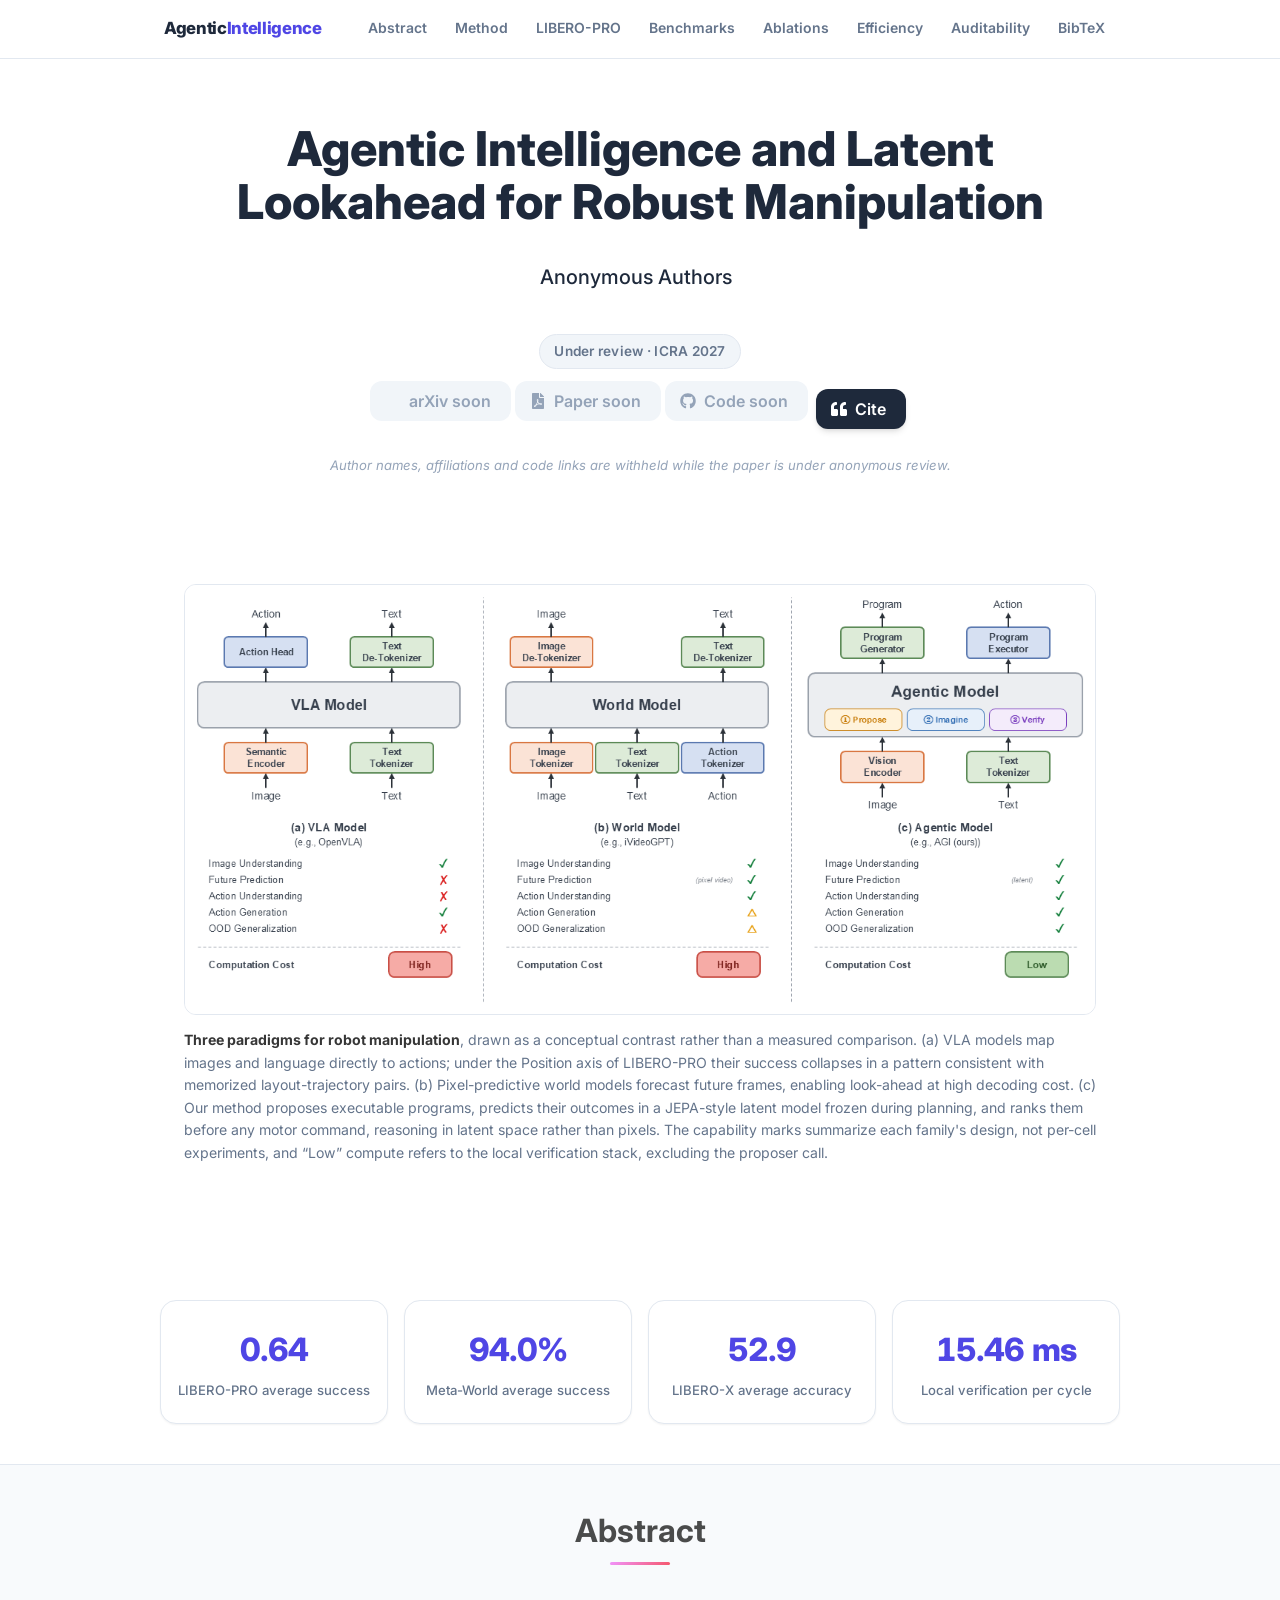
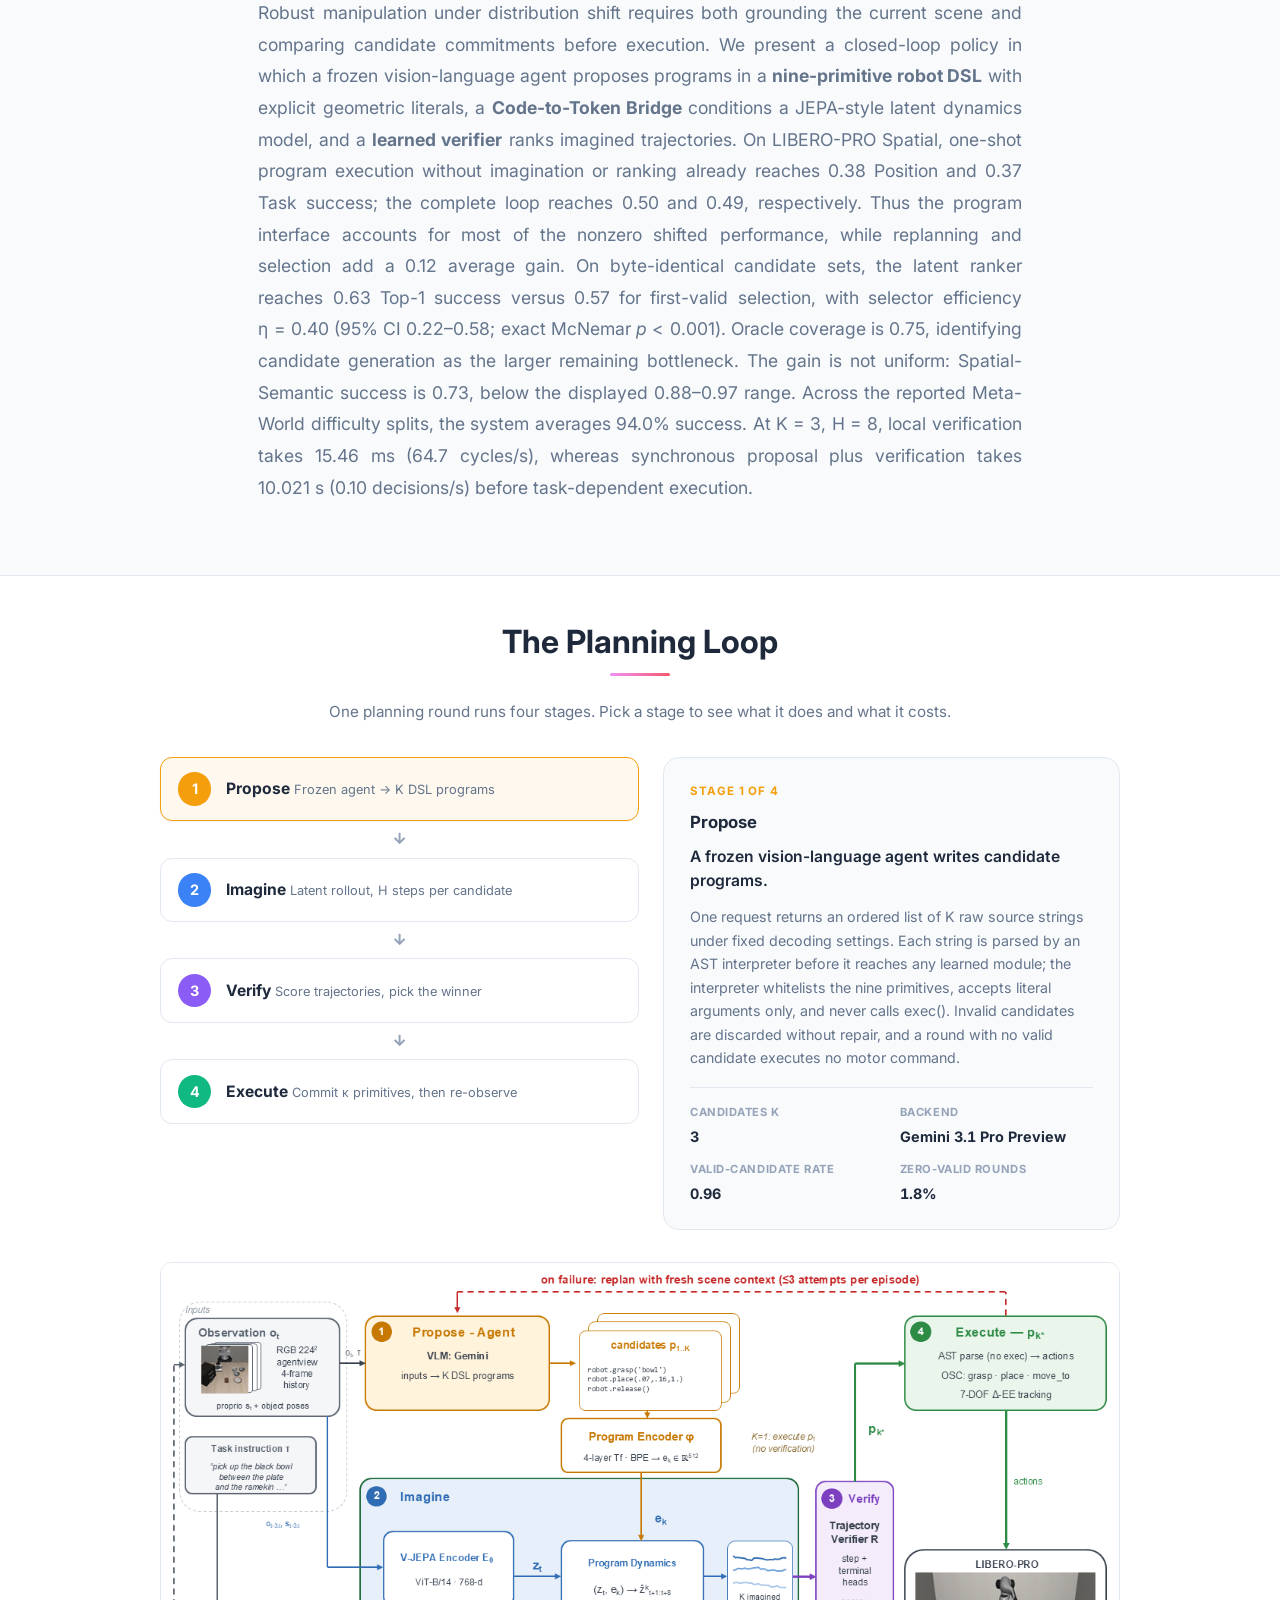
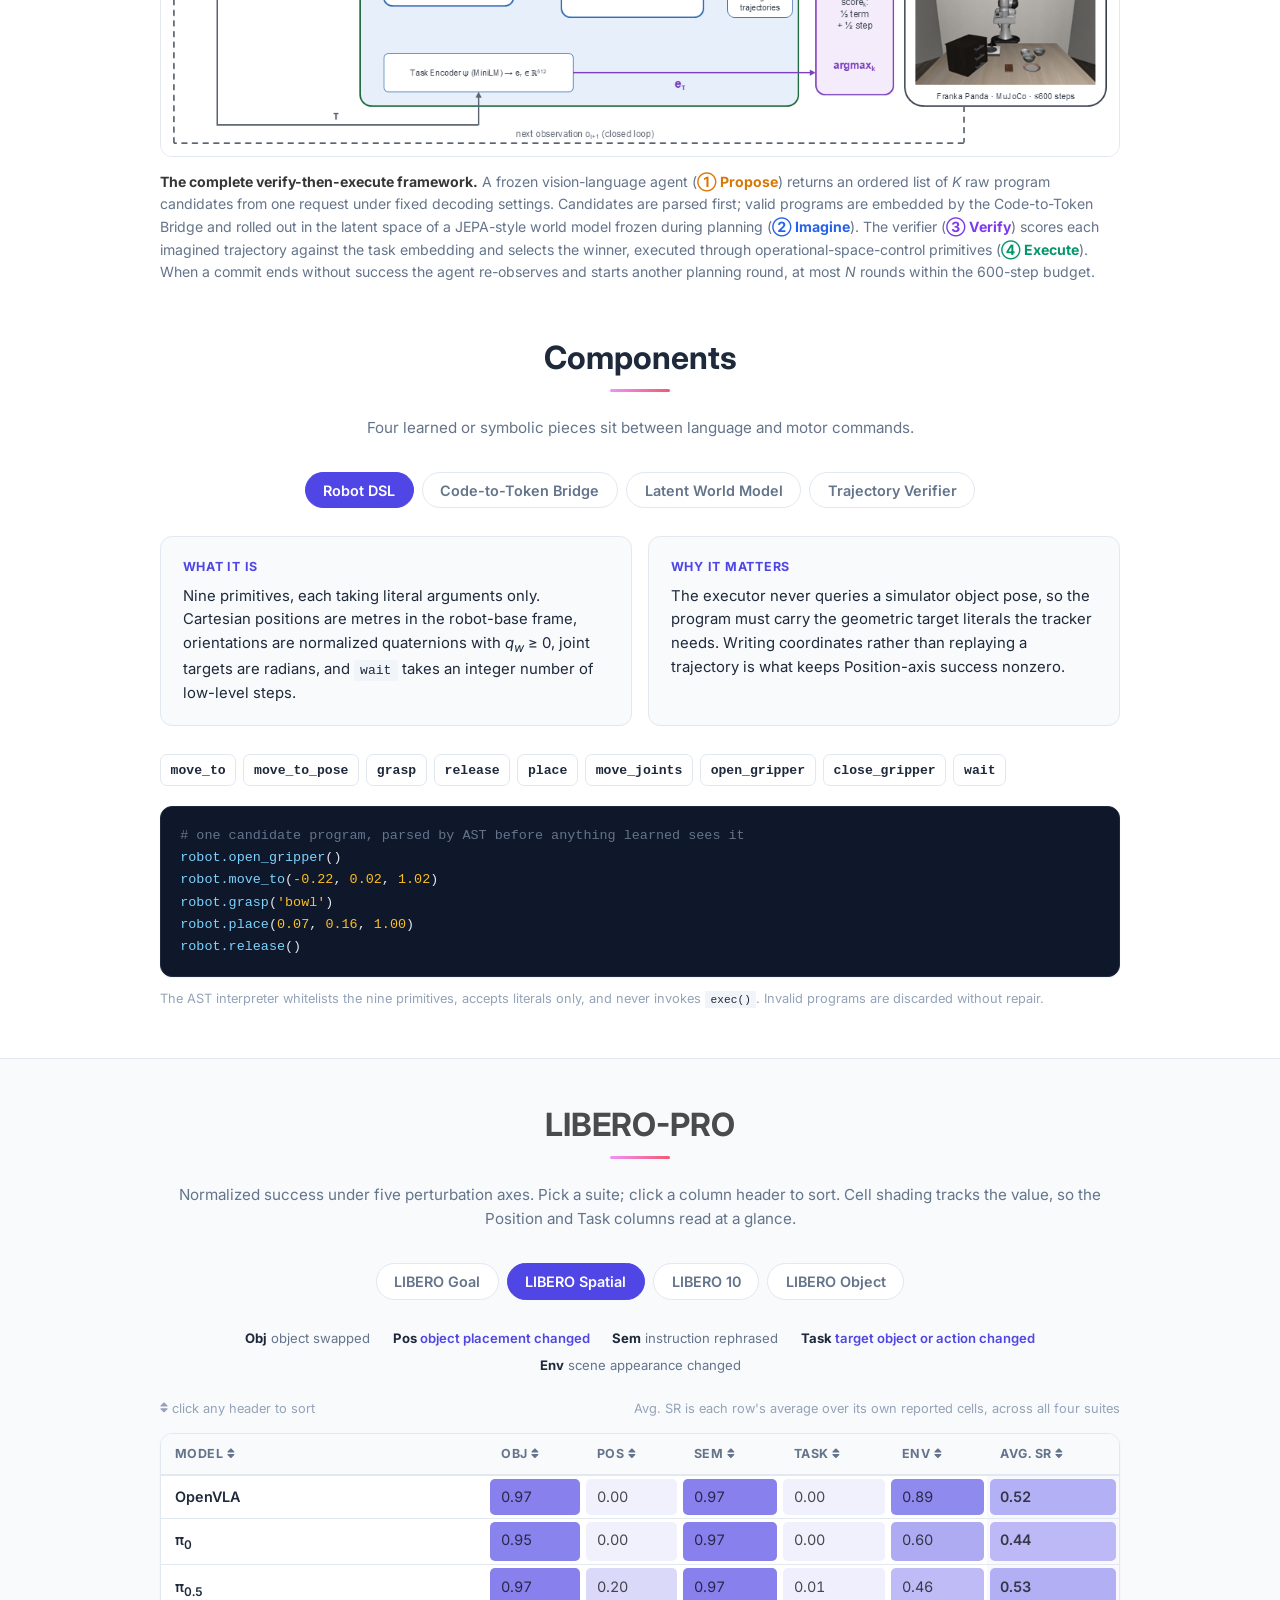
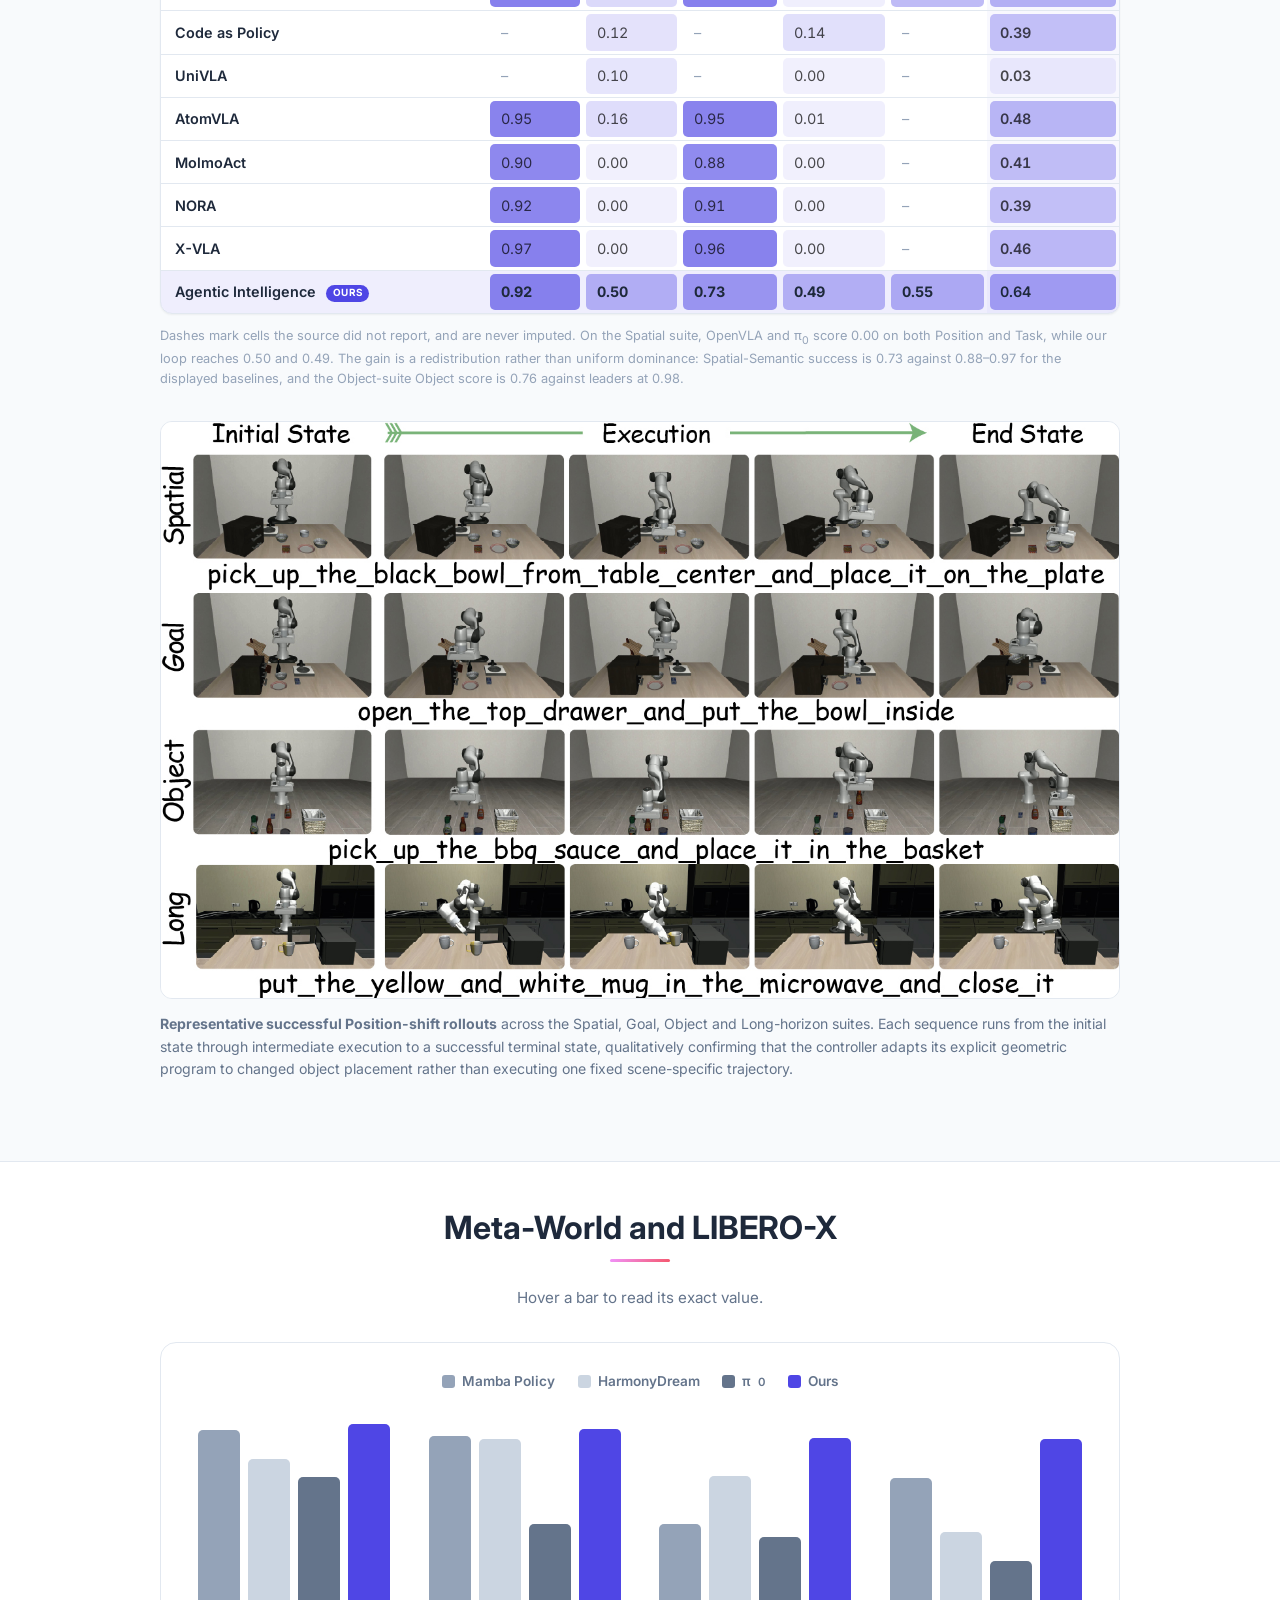
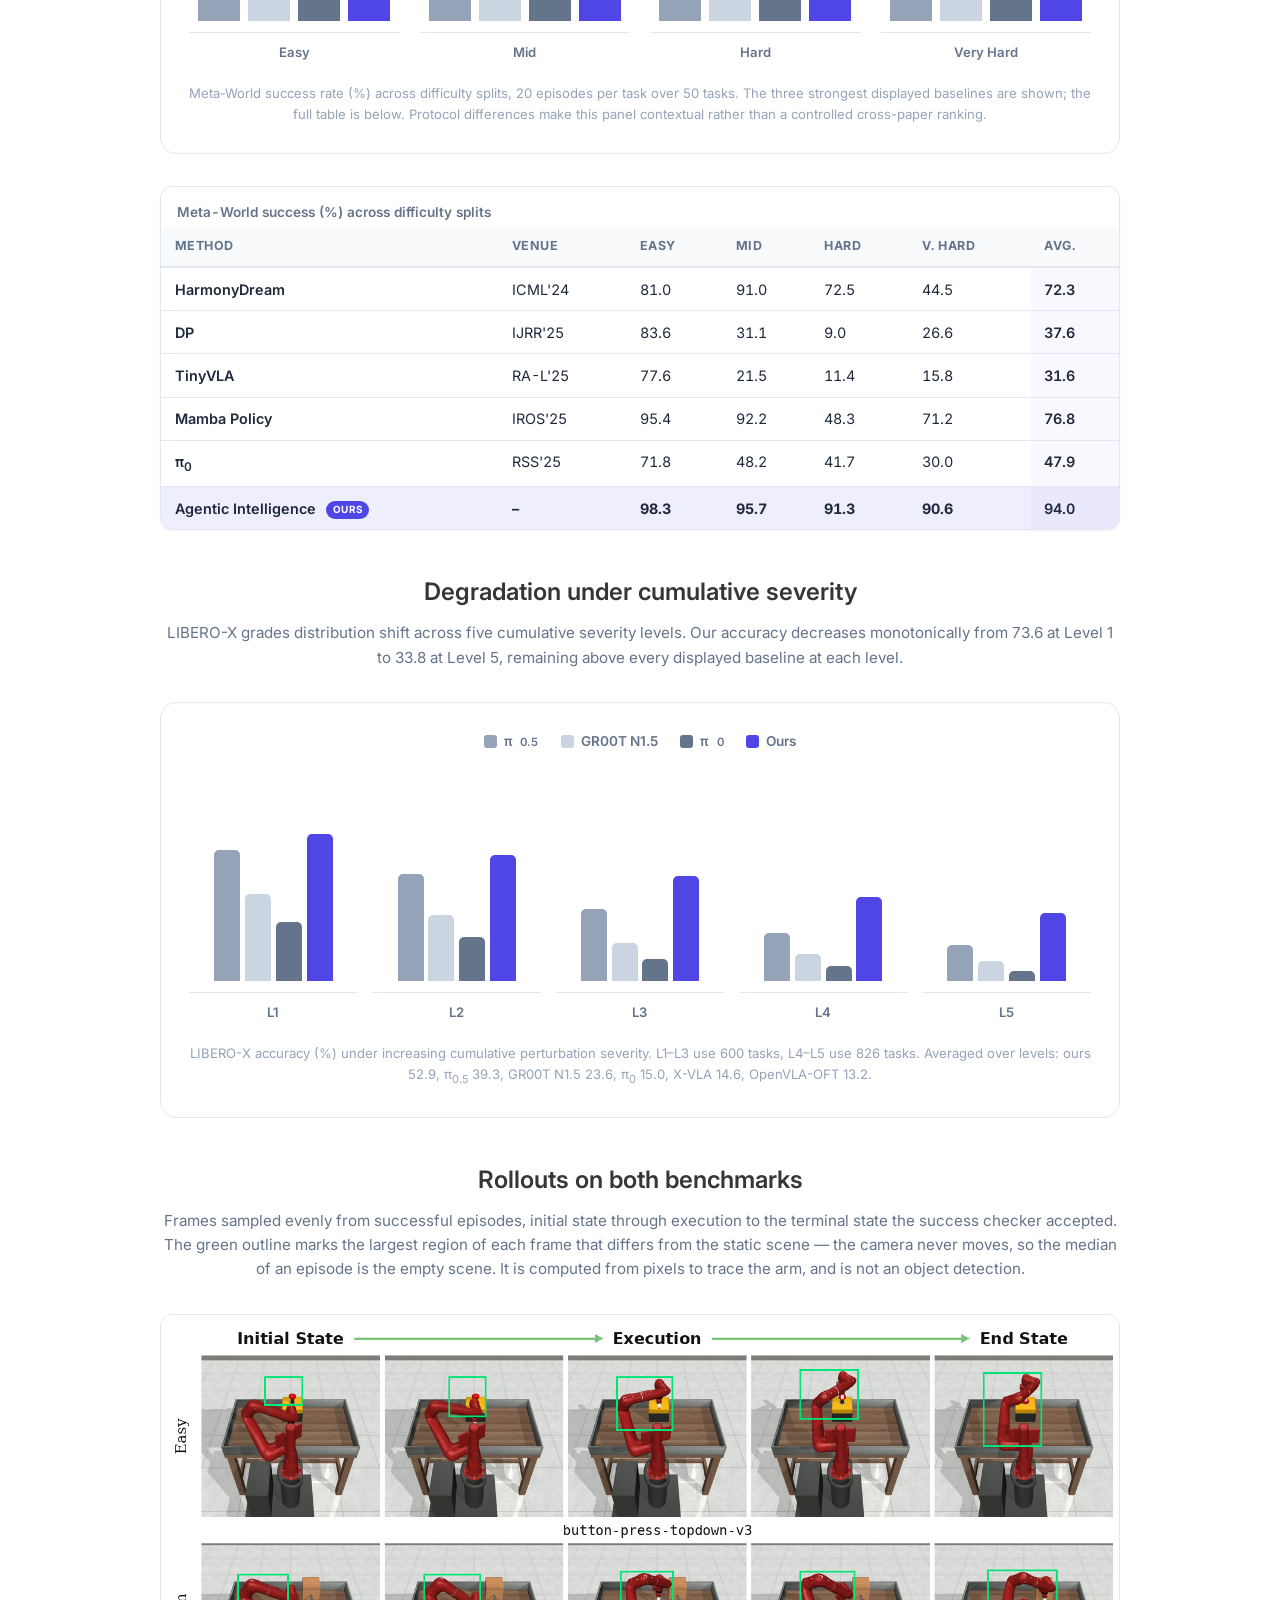
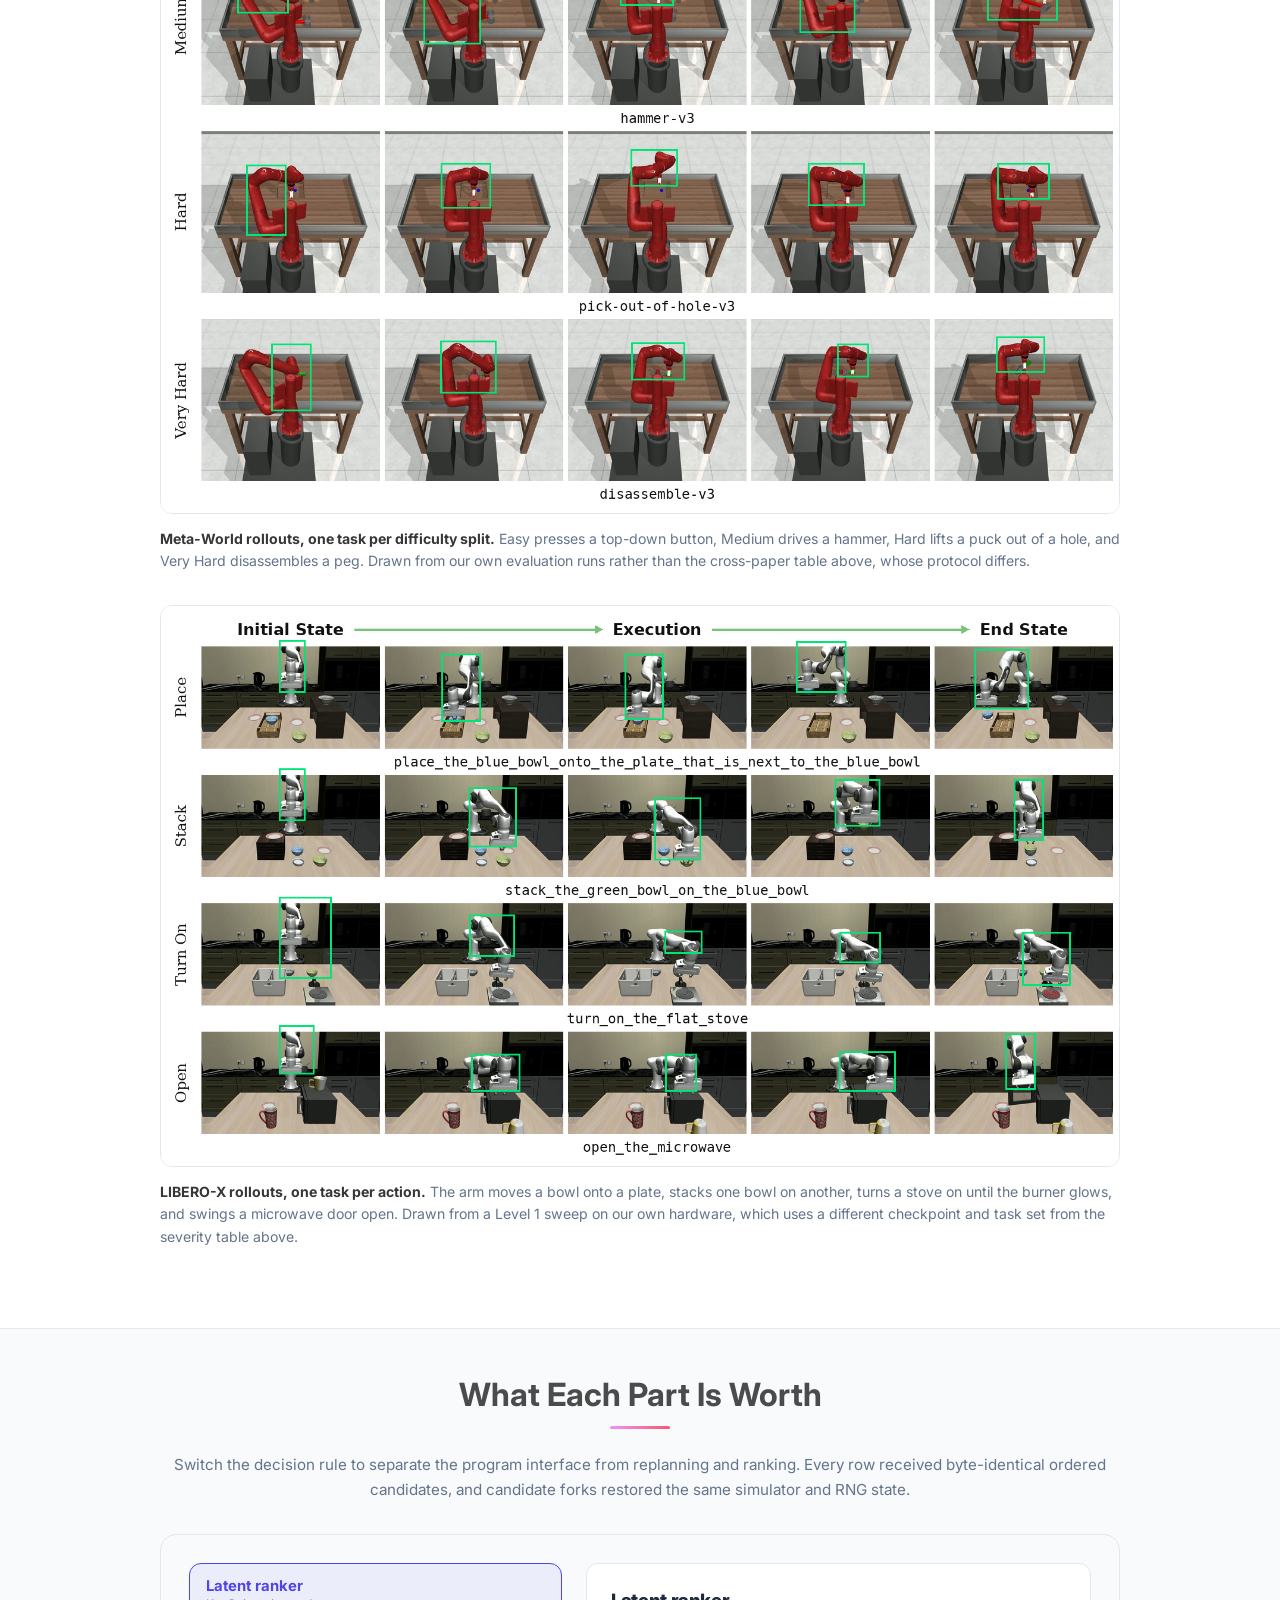
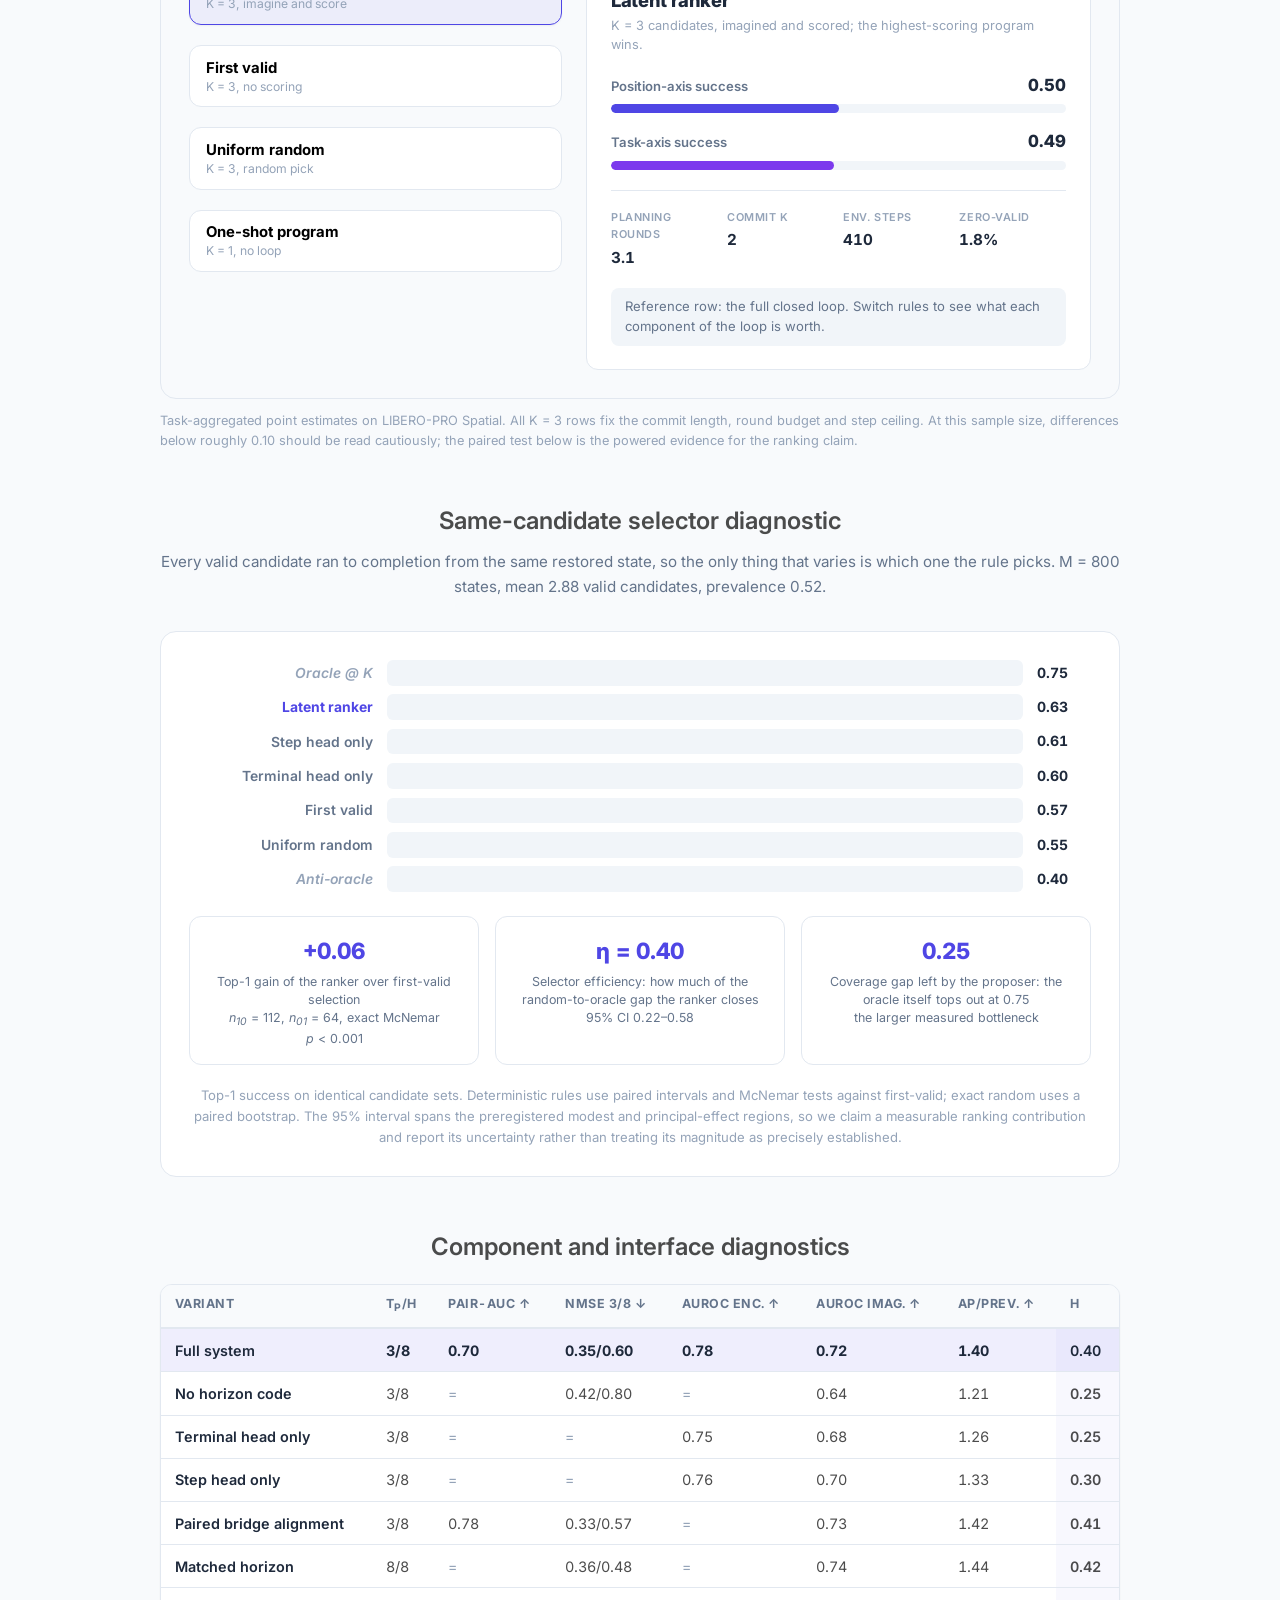
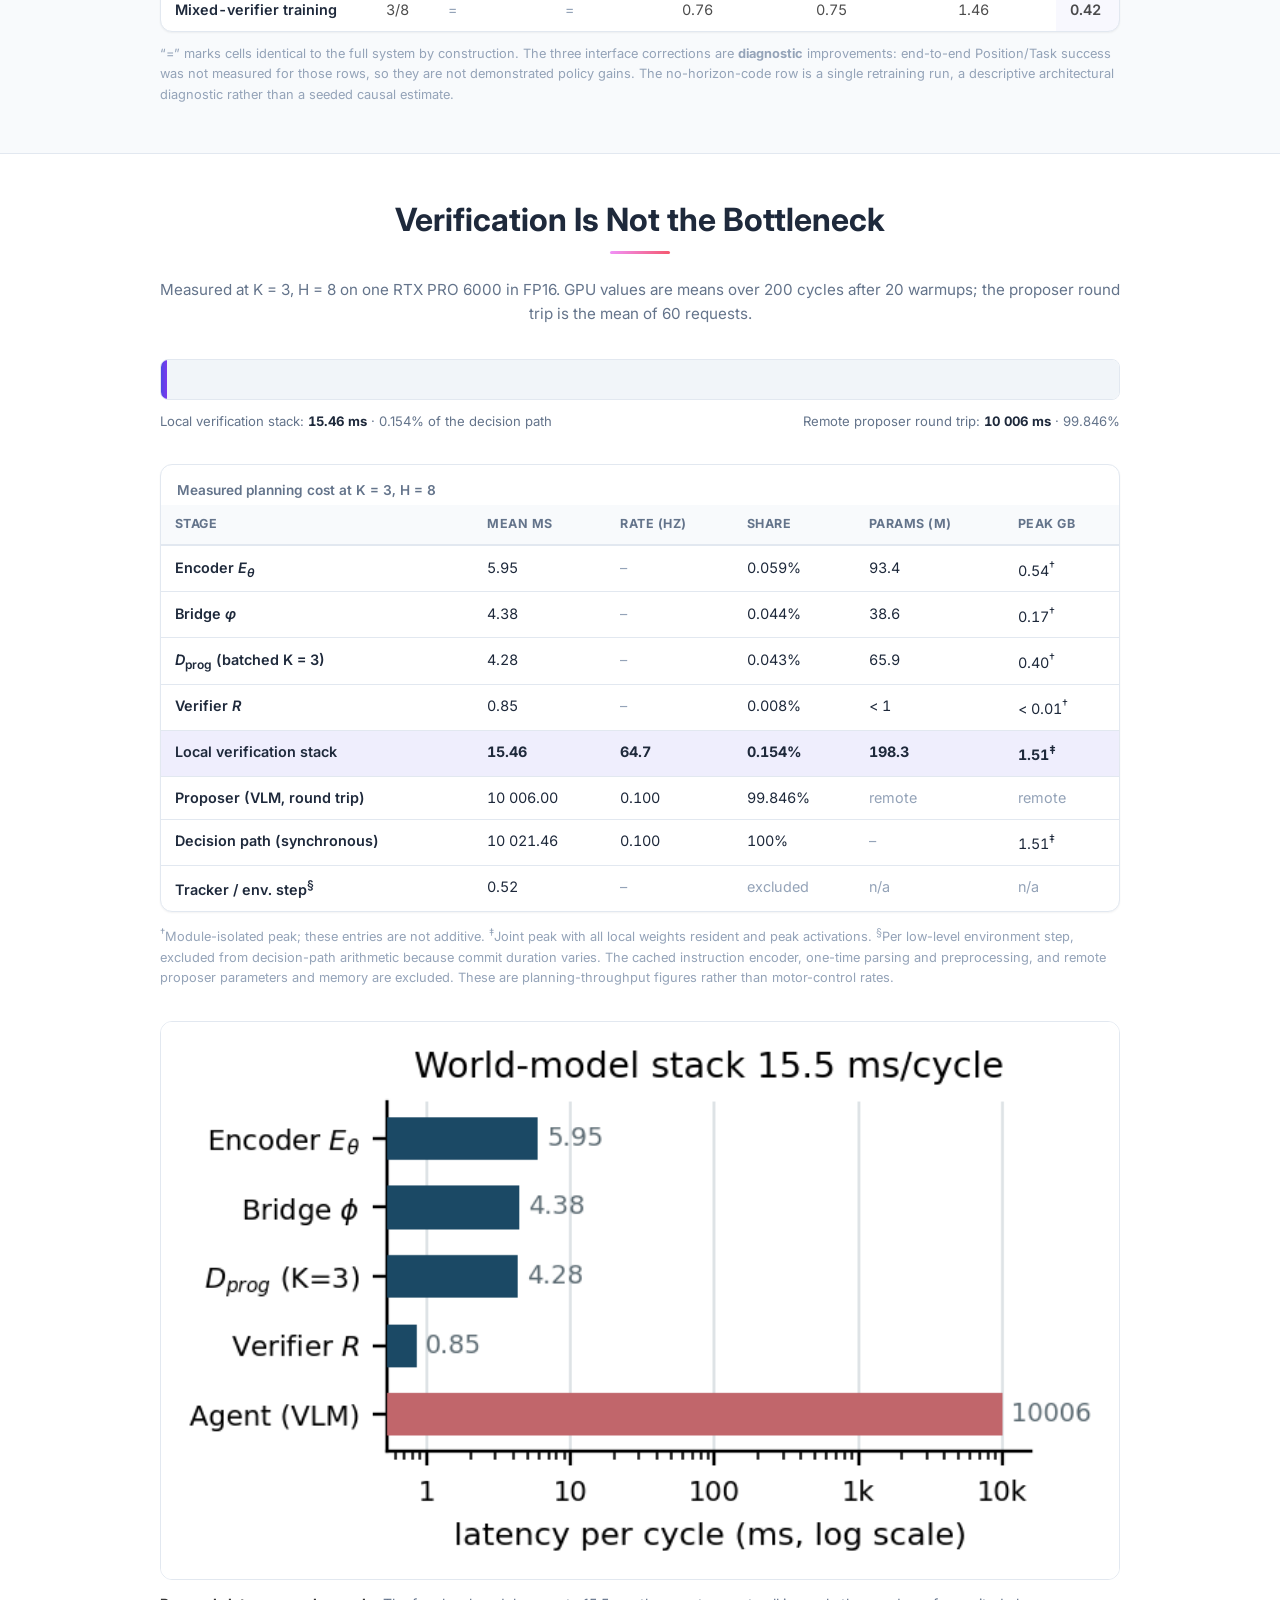
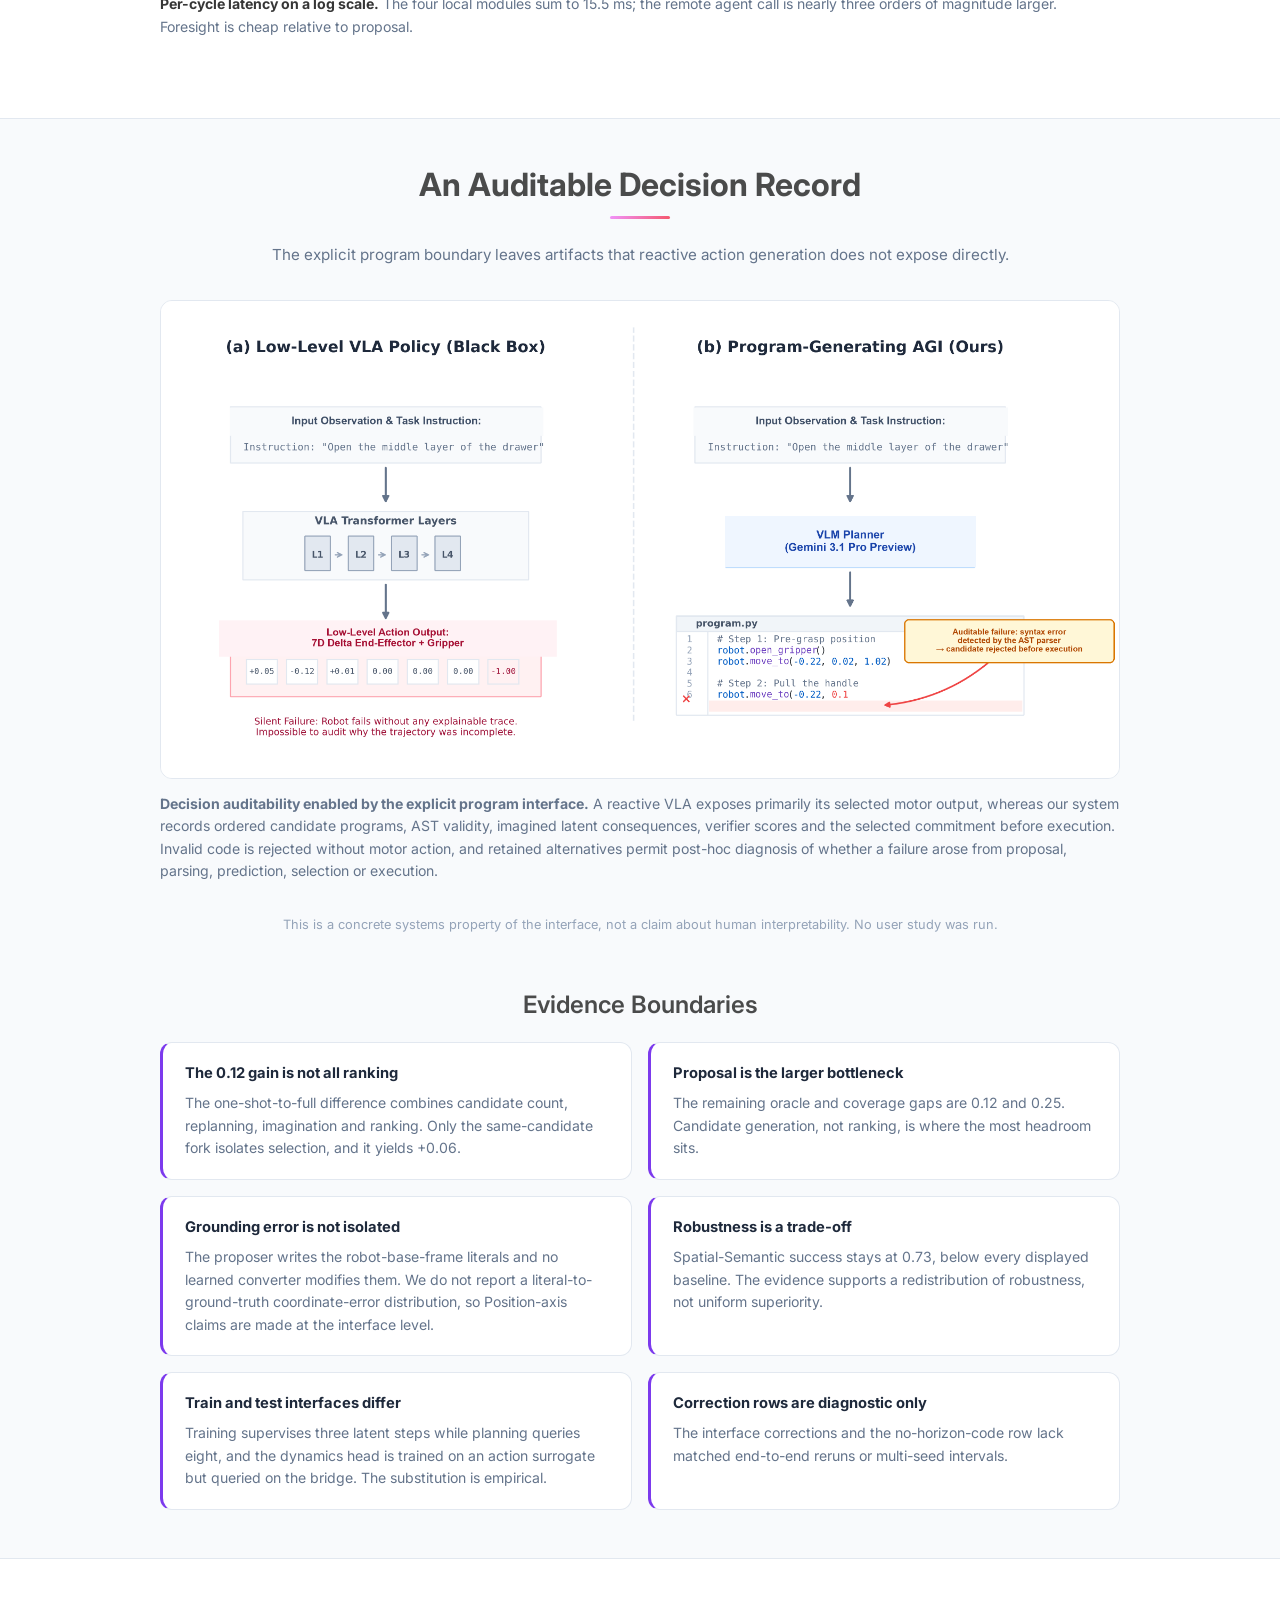
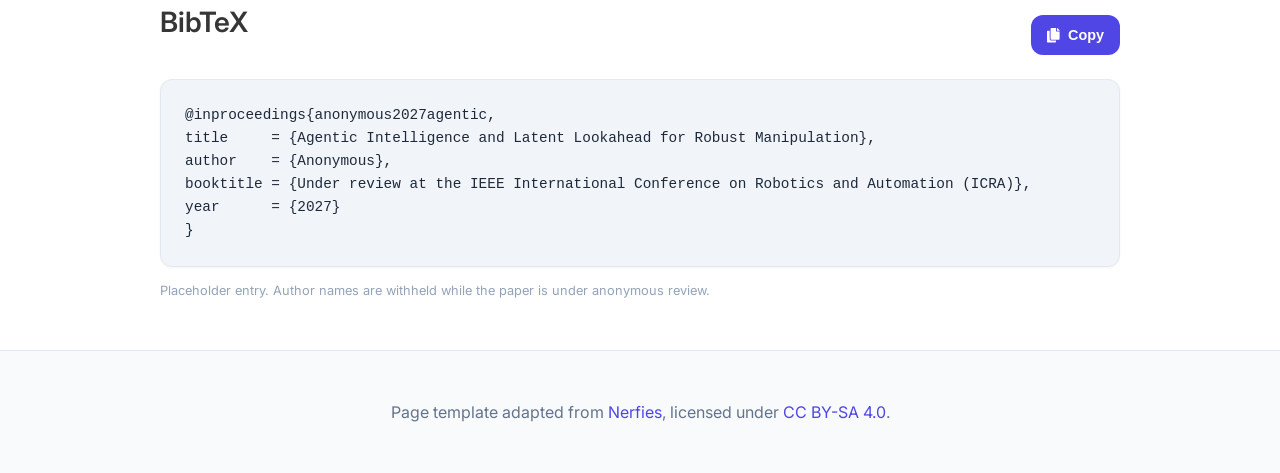
==== commit 987d2a49: "feat: add Meta-World and LIBERO-X rollout figures The benchmarks section had charts and tables but n" ====
--- a/index.html
+++ b/index.html
@@ -148,17 +148,11 @@
             </div>
 
             <!--
-              After de-anonymization, replace the block above with:
-
-              <div class="is-size-5 publication-authors">
-                <span class="author-block">Md Selim Sarowar<sup>1</sup>,</span>
-                <span class="author-block">Sungho Kim<sup>1,&#8224;</sup></span>
-              </div>
-              <div class="is-size-6 publication-authors">
-                <span class="author-block"><sup>1</sup>Yeungnam University</span>
-                <br>
-                <span class="author-block eql-cntrb"><sup>&#8224;</sup>Corresponding author</span>
-              </div>
+              After de-anonymization, replace the author block above with the real
+              names, superscript affiliations, and a corresponding-author dagger.
+              Deliberately not spelled out here: HTML comments are served to anyone
+              who views source, so no identifying text belongs in this file while the
+              paper is under anonymous review.
             -->
 
             <div class="ai-venue-badge">Under review &middot; ICRA 2027</div>
@@ -675,6 +669,35 @@
           &pi;<sub>0</sub> 15.0, X-VLA 14.6, OpenVLA-OFT 13.2.
         </p>
       </div>
+
+      <h3 class="title is-4 has-text-centered" style="margin-top:3rem">Rollouts on both benchmarks</h3>
+      <p class="ai-section-intro">
+        Frames sampled evenly from successful episodes, initial state through execution to the terminal state the
+        success checker accepted. The green outline marks the largest region of each frame that differs from the
+        static scene &mdash; the camera never moves, so the median of an episode is the empty scene. It is computed
+        from pixels to trace the arm, and is not an object detection.
+      </p>
+
+      <figure class="ai-figure">
+        <img src="static/images/metaworld_frames.jpg" class="ai-zoomable" loading="lazy"
+             alt="Rollout frames from initial state through execution to end state for one Meta-World task from each of the Easy, Medium, Hard and Very Hard difficulty splits">
+        <figcaption>
+          <strong>Meta-World rollouts, one task per difficulty split.</strong> Easy presses a top-down button,
+          Medium drives a hammer, Hard lifts a puck out of a hole, and Very Hard disassembles a peg. Drawn from
+          our own evaluation runs rather than the cross-paper table above, whose protocol differs.
+        </figcaption>
+      </figure>
+
+      <figure class="ai-figure">
+        <img src="static/images/liberox_frames.jpg" class="ai-zoomable" loading="lazy"
+             alt="Rollout frames from initial state through execution to end state for four LIBERO-X kitchen tasks: placing, stacking, turning on a stove and opening a microwave">
+        <figcaption>
+          <strong>LIBERO-X rollouts, one task per action.</strong> The arm moves a bowl onto a plate, stacks one
+          bowl on another, turns a stove on until the burner glows, and swings a microwave door open. Drawn from a
+          Level&nbsp;1 sweep on our own hardware, which uses a different checkpoint and task set from the
+          severity table above.
+        </figcaption>
+      </figure>
     </div>
   </section>
 
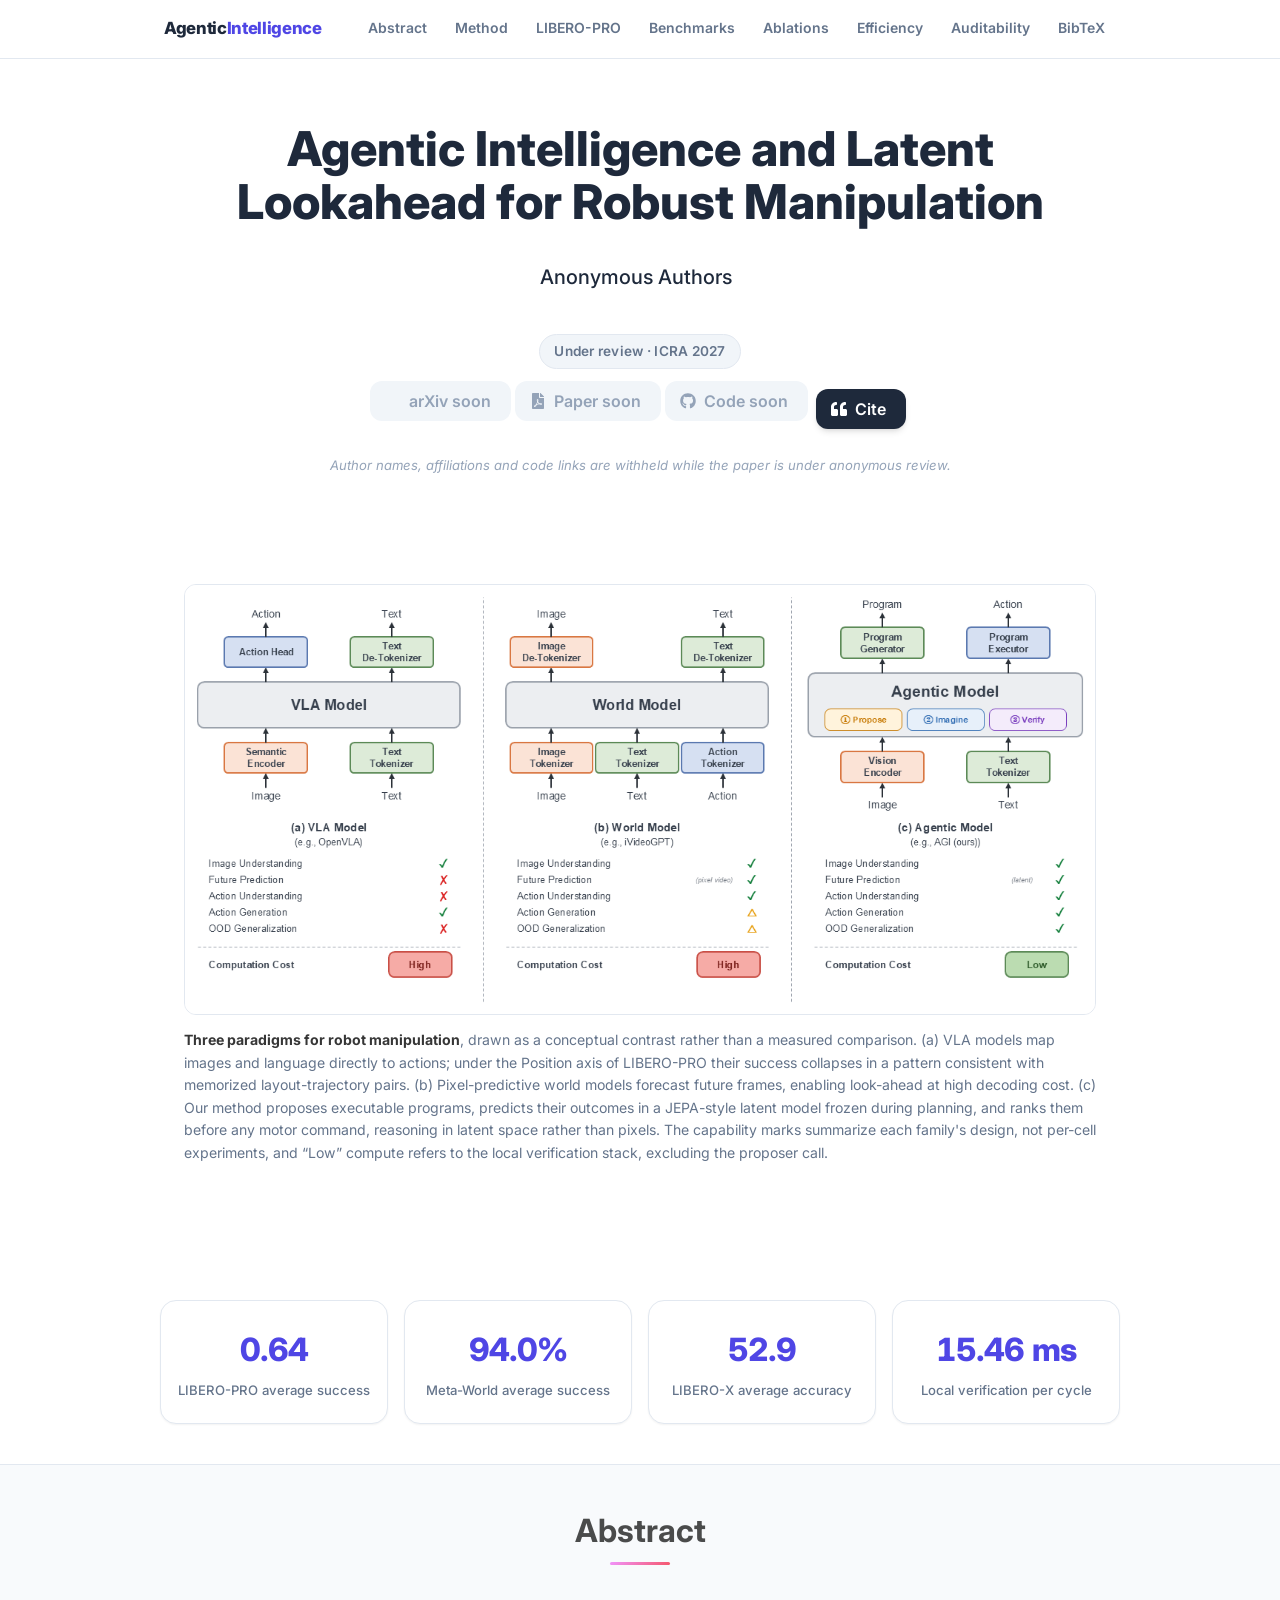
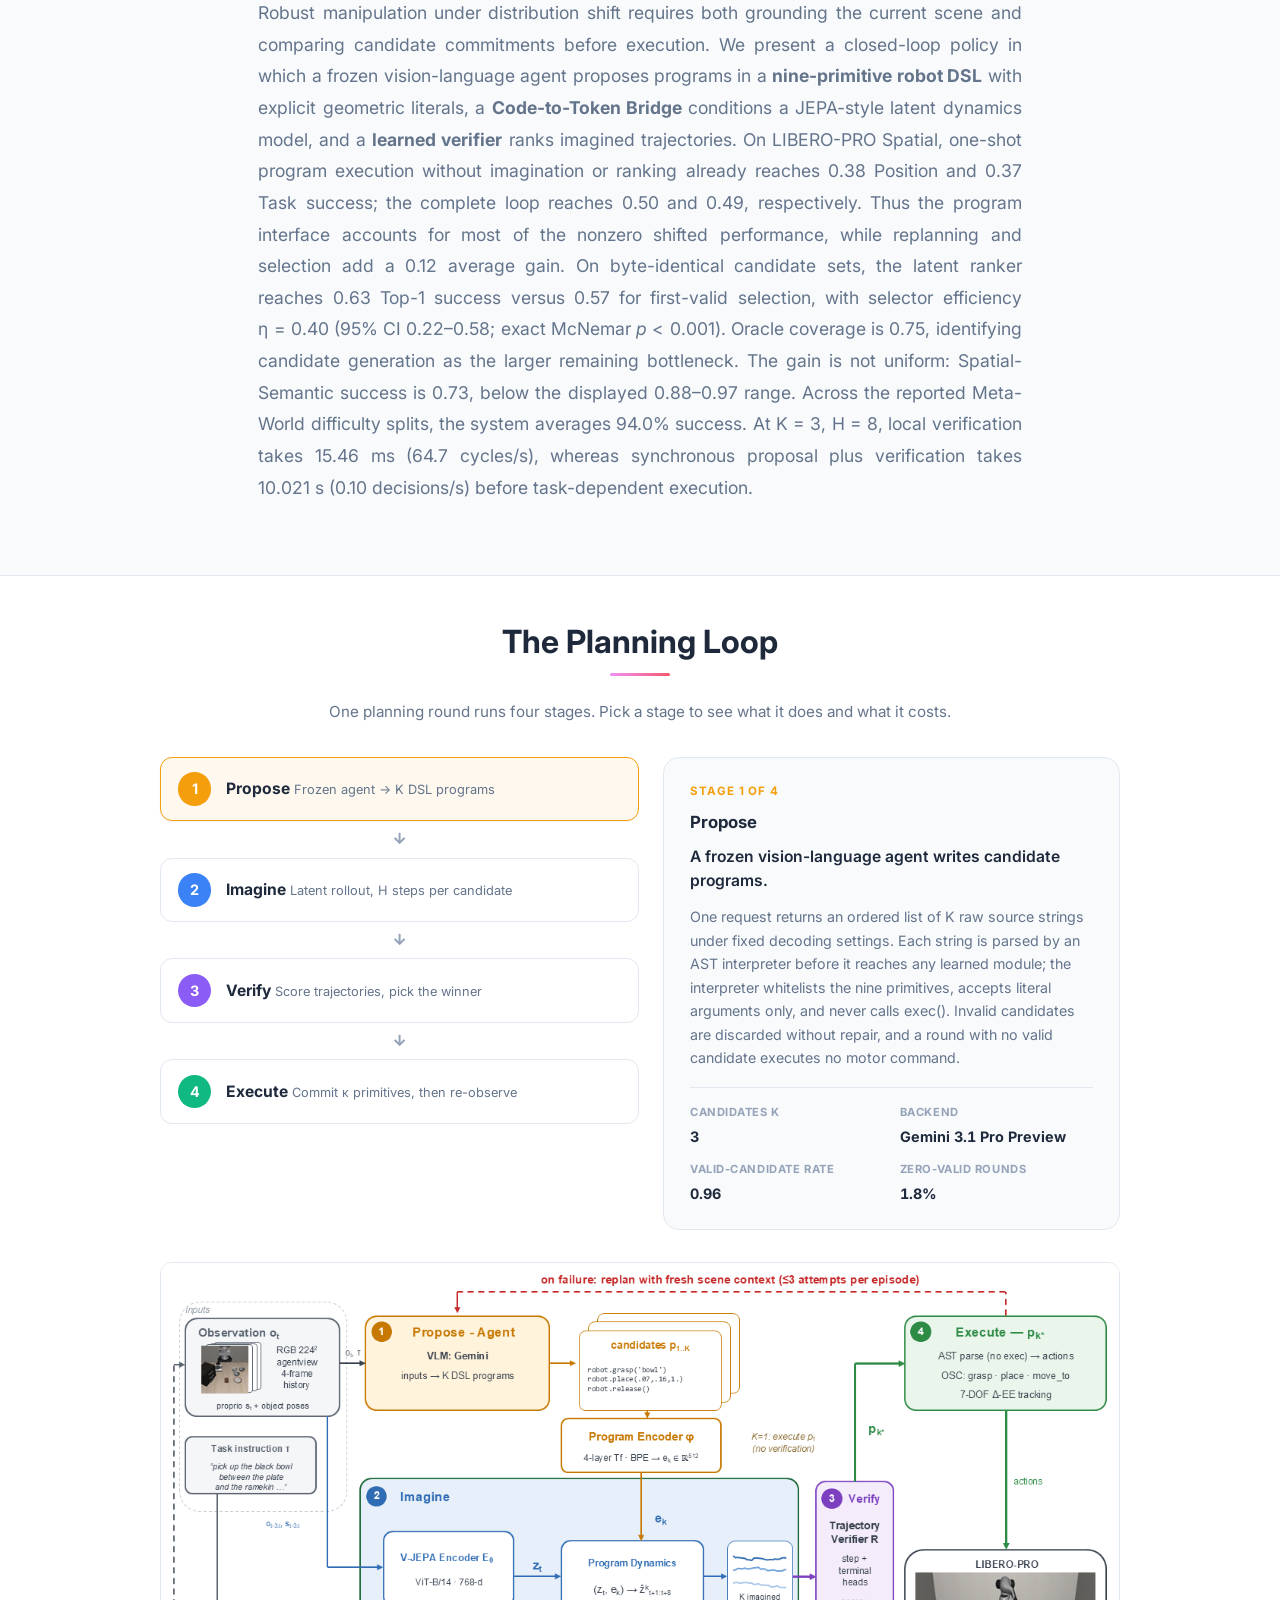
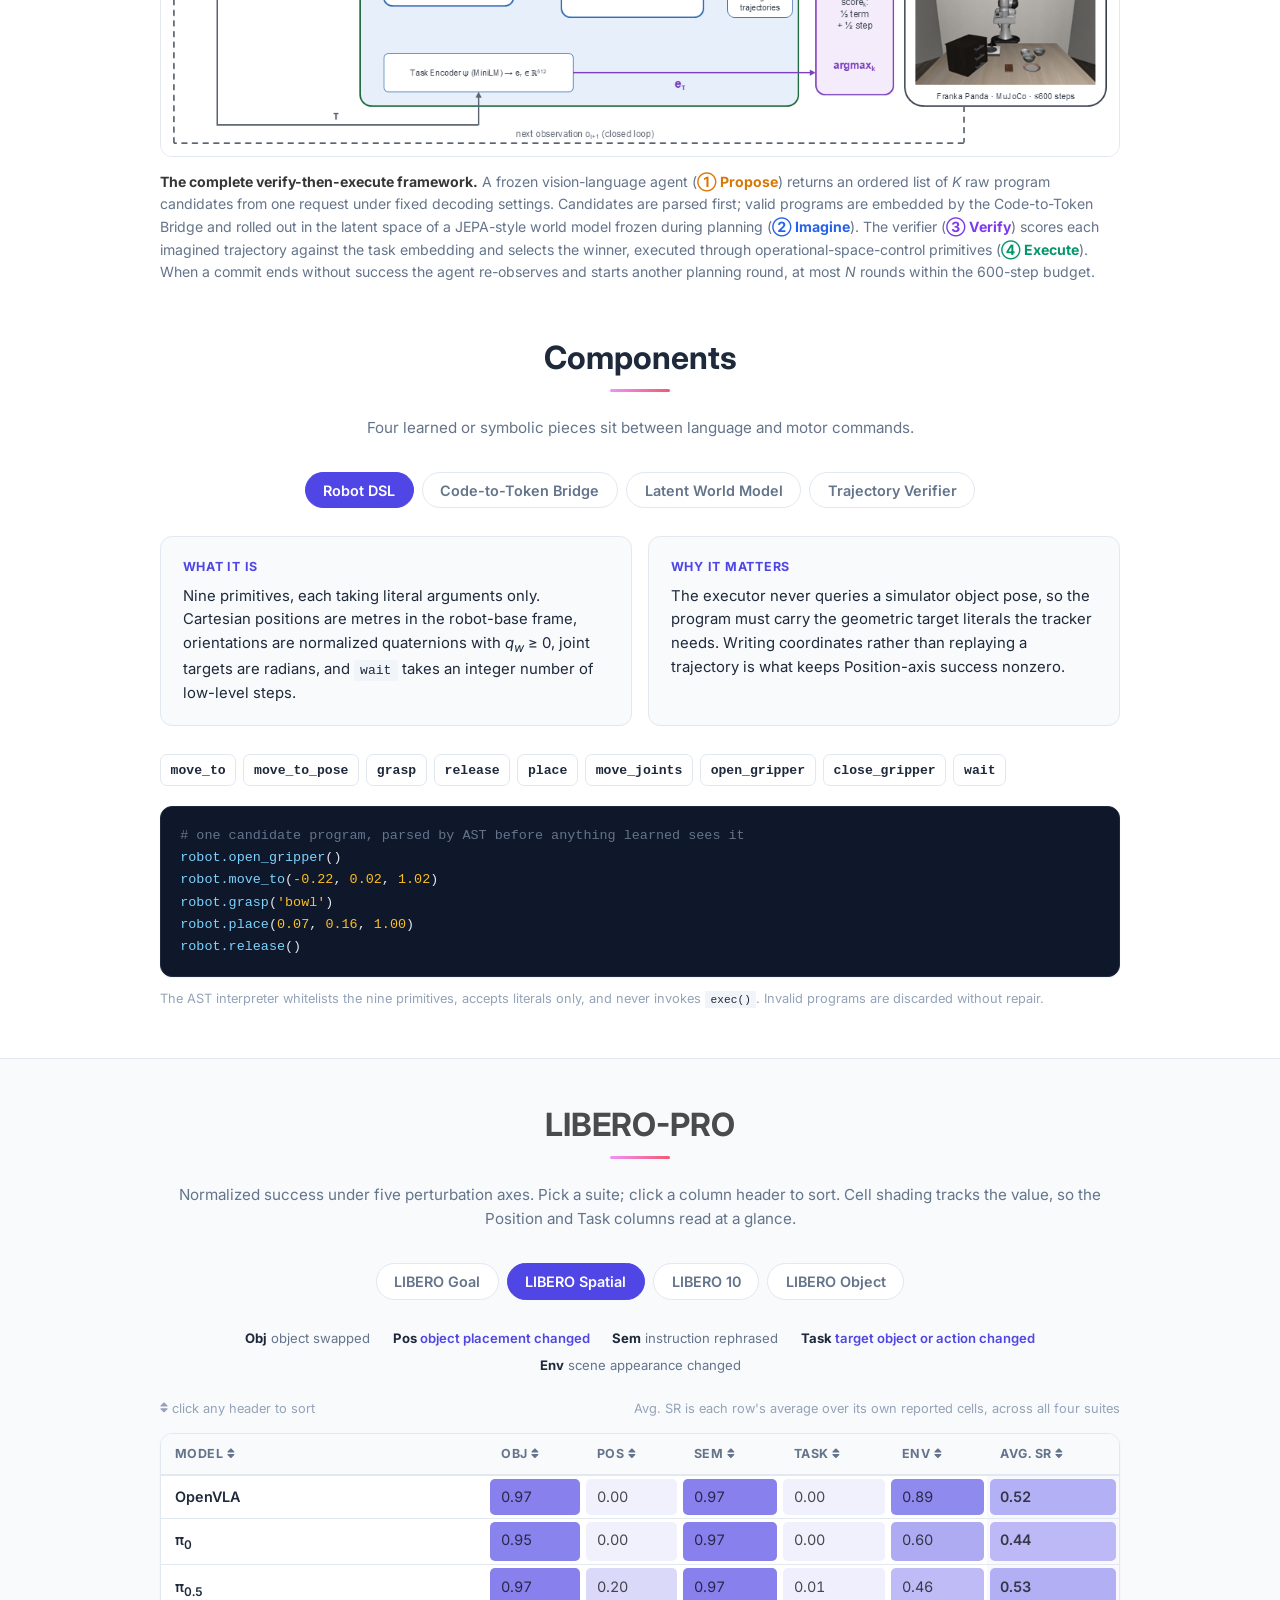
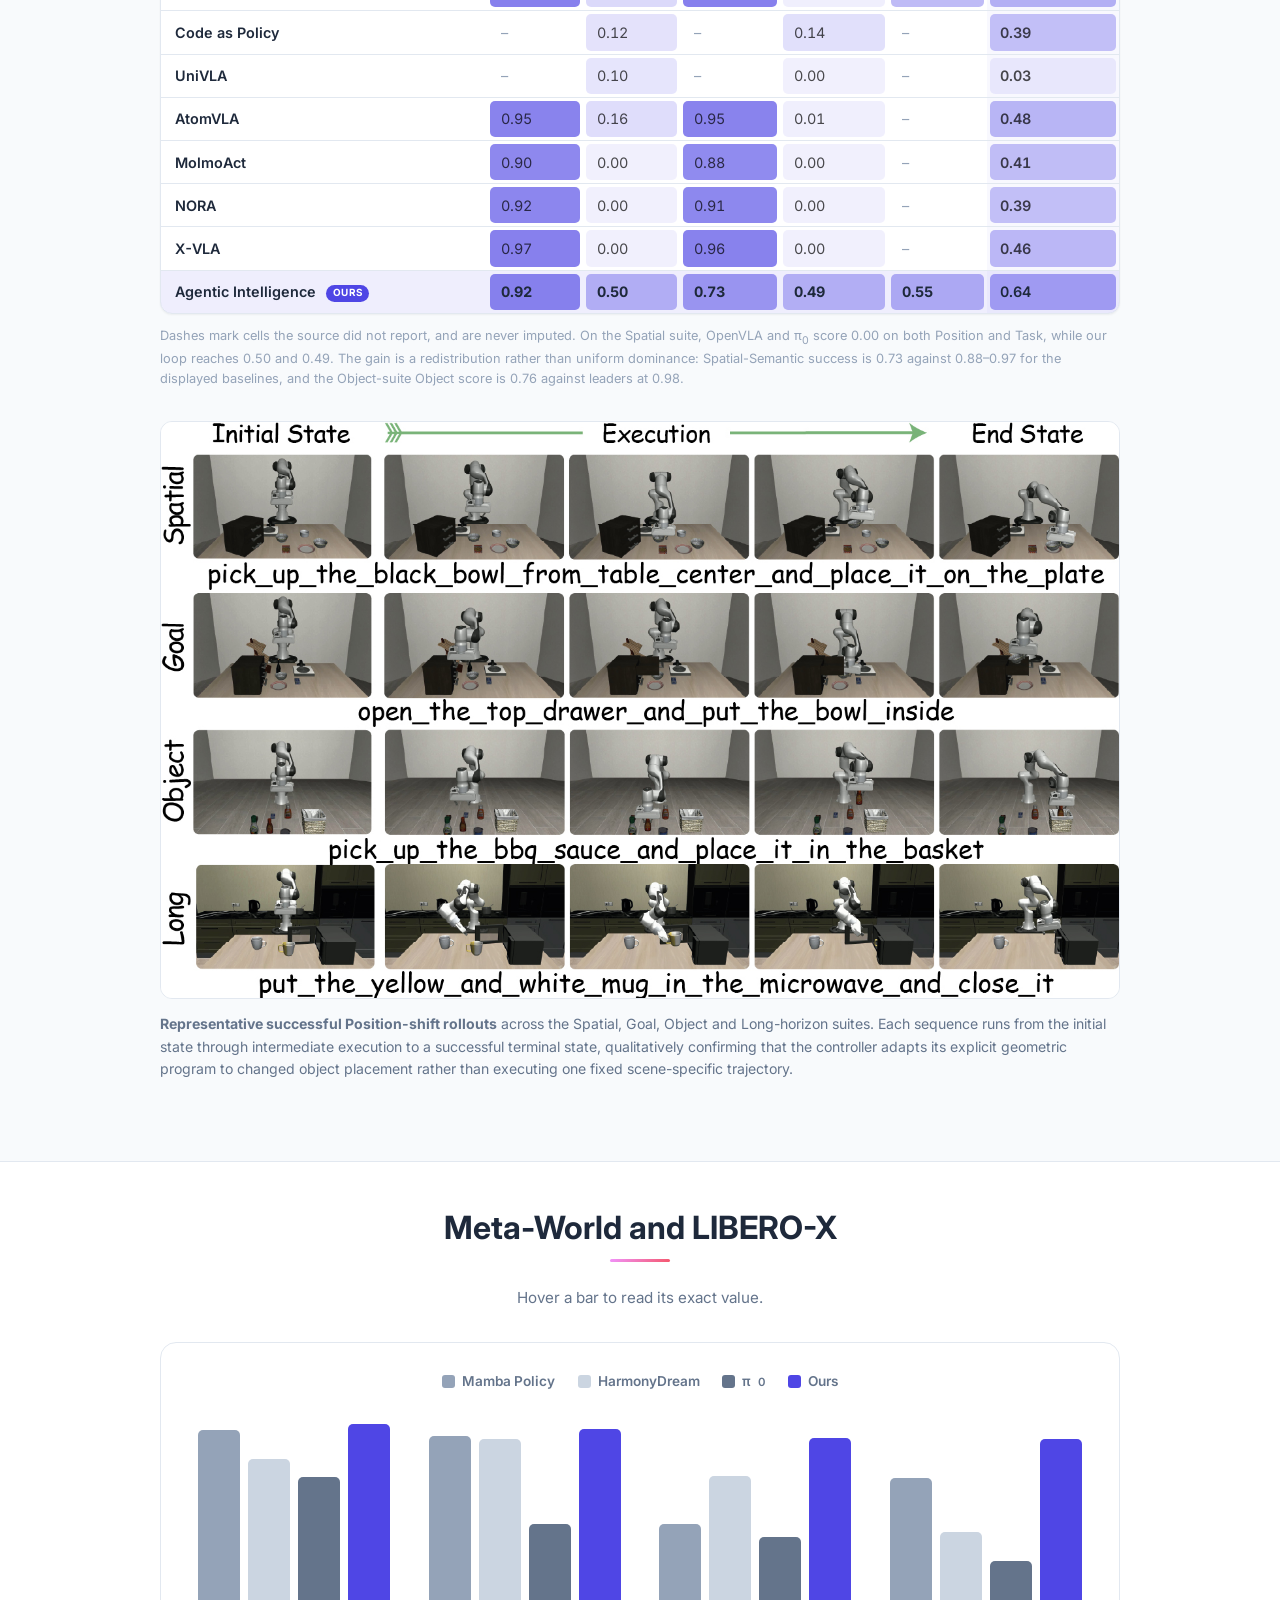
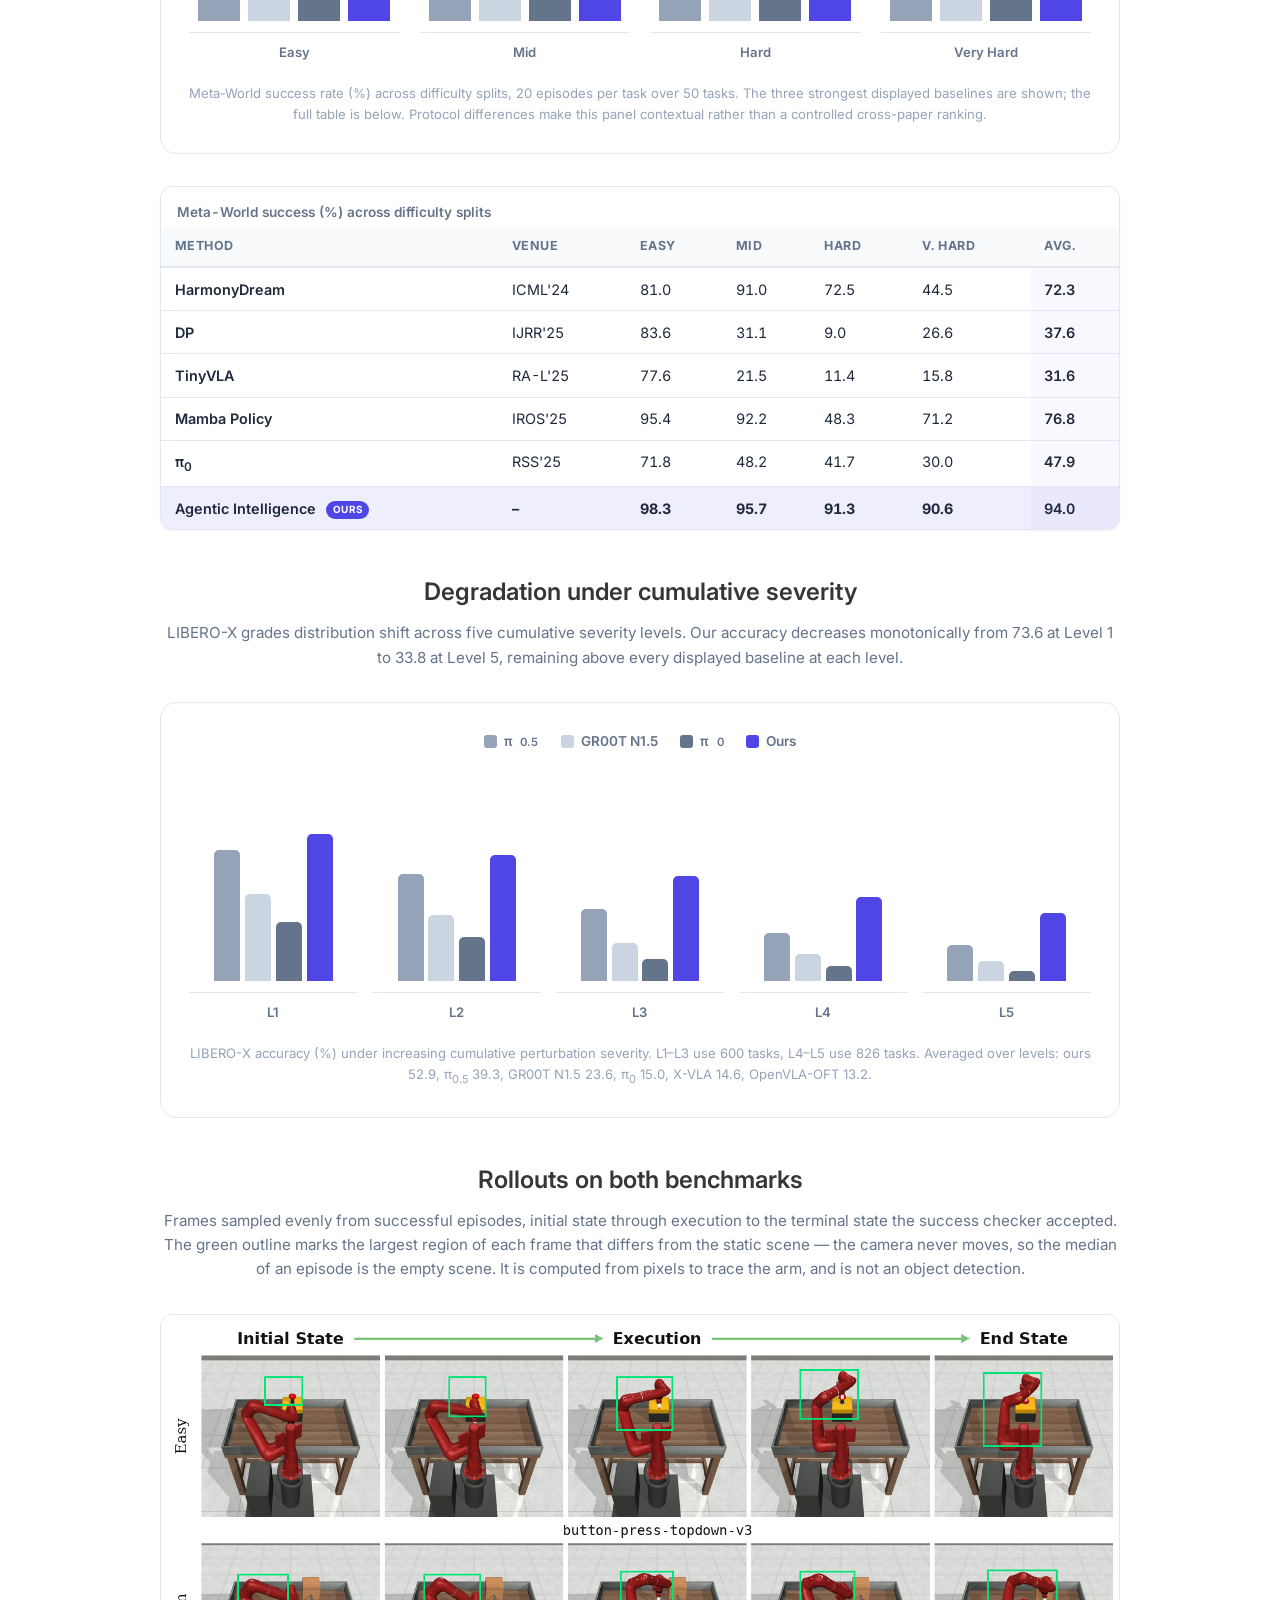
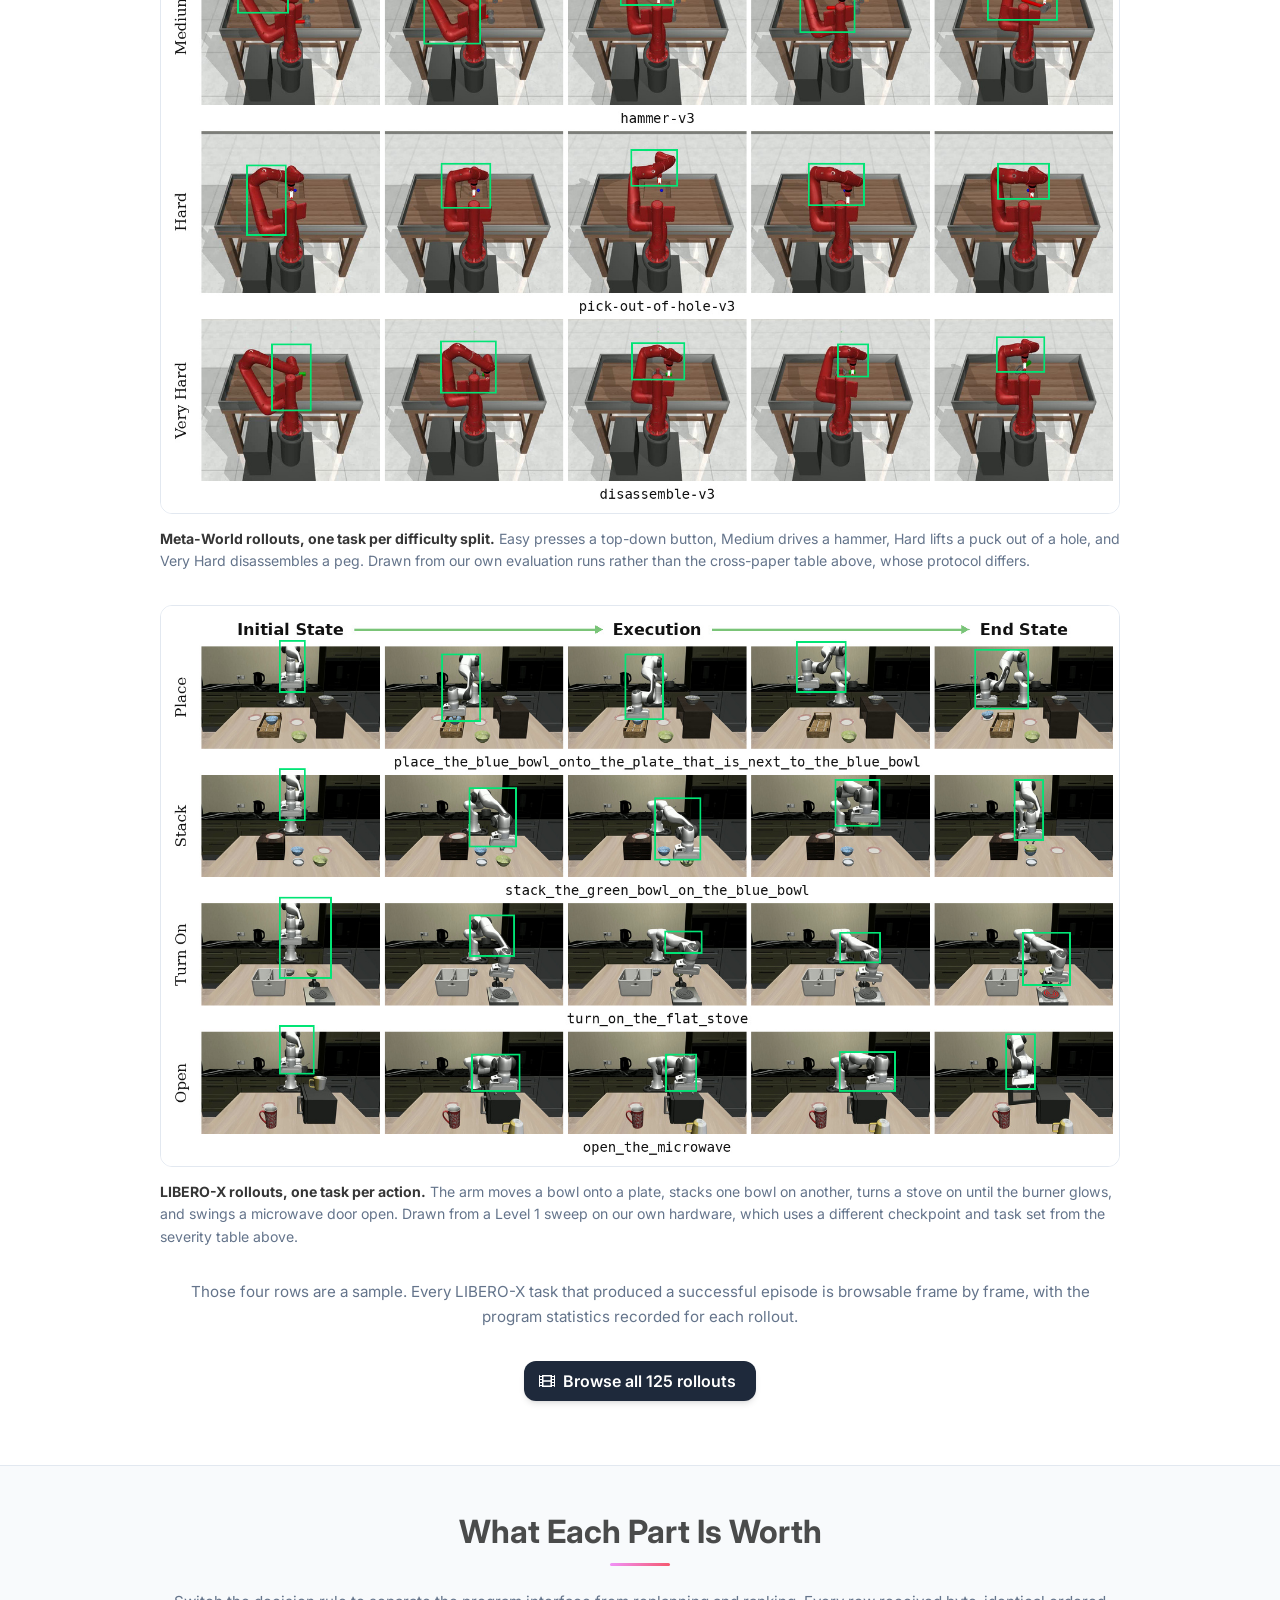
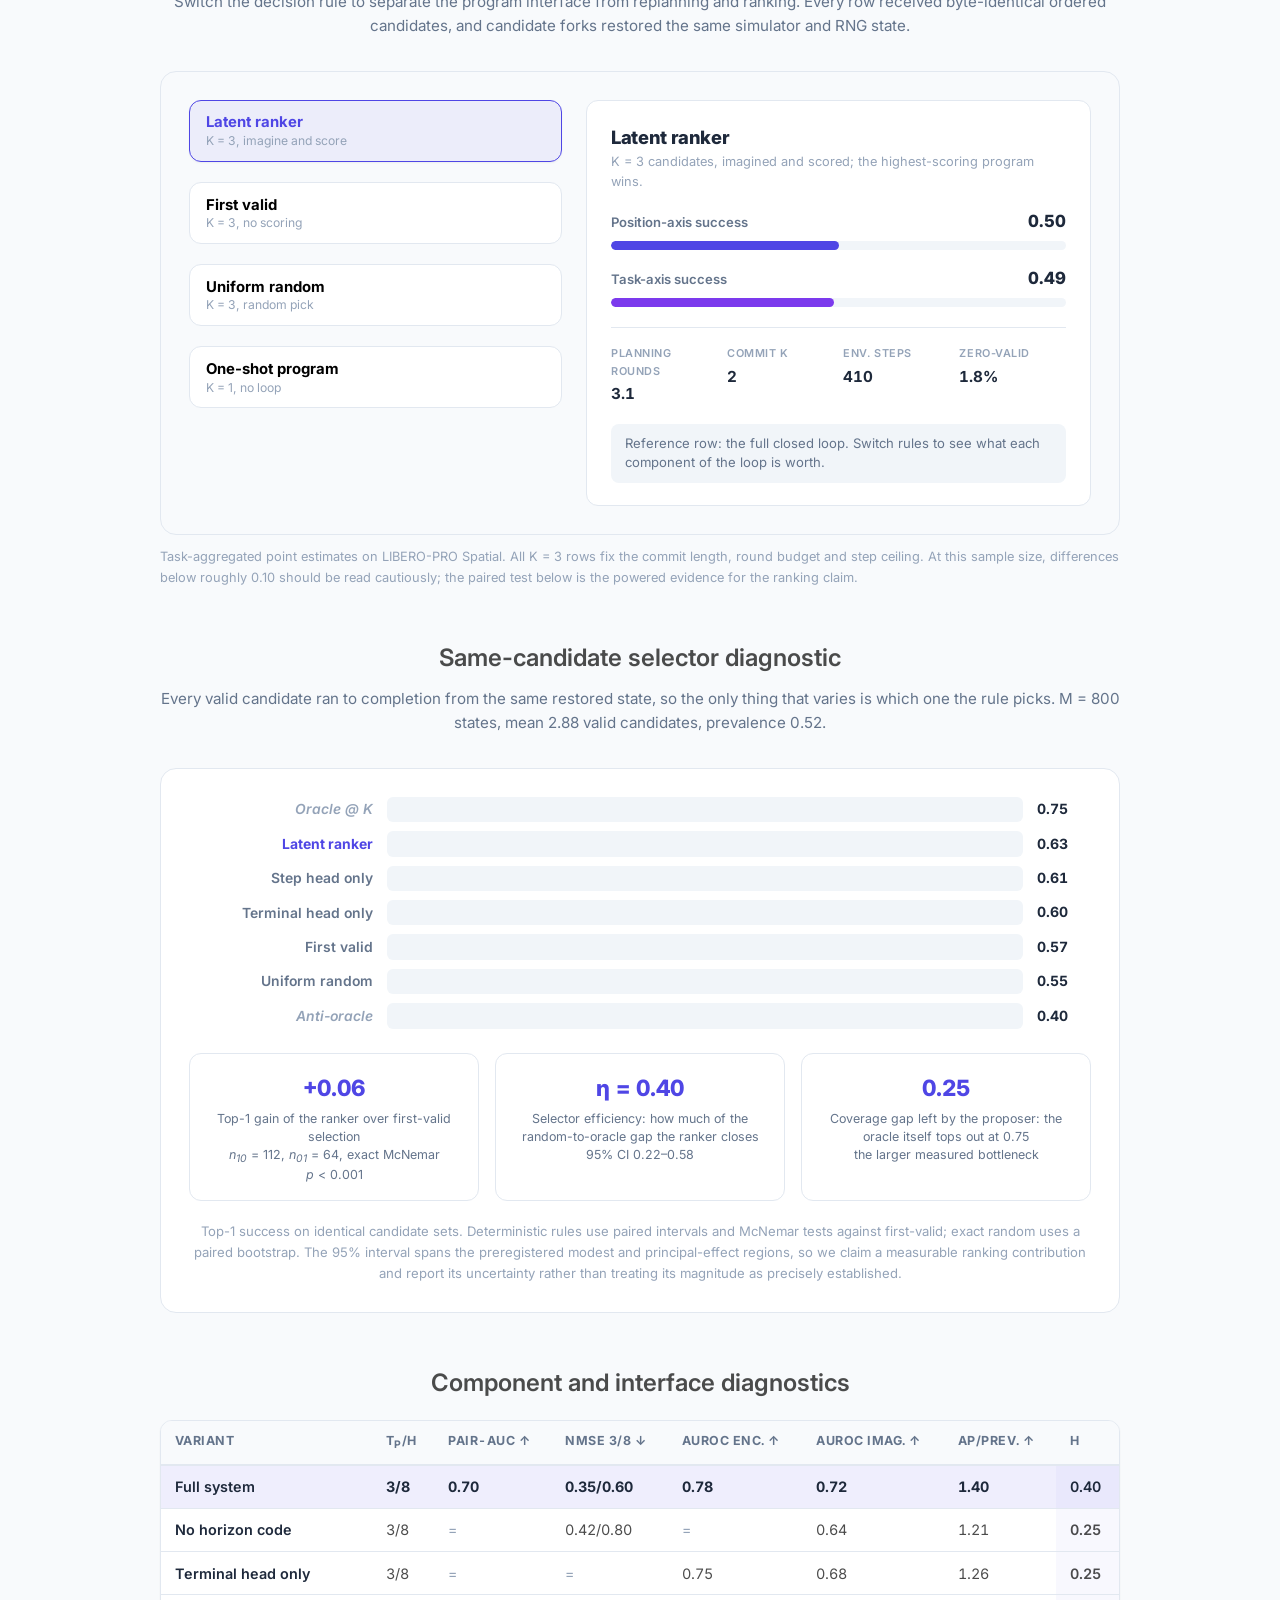
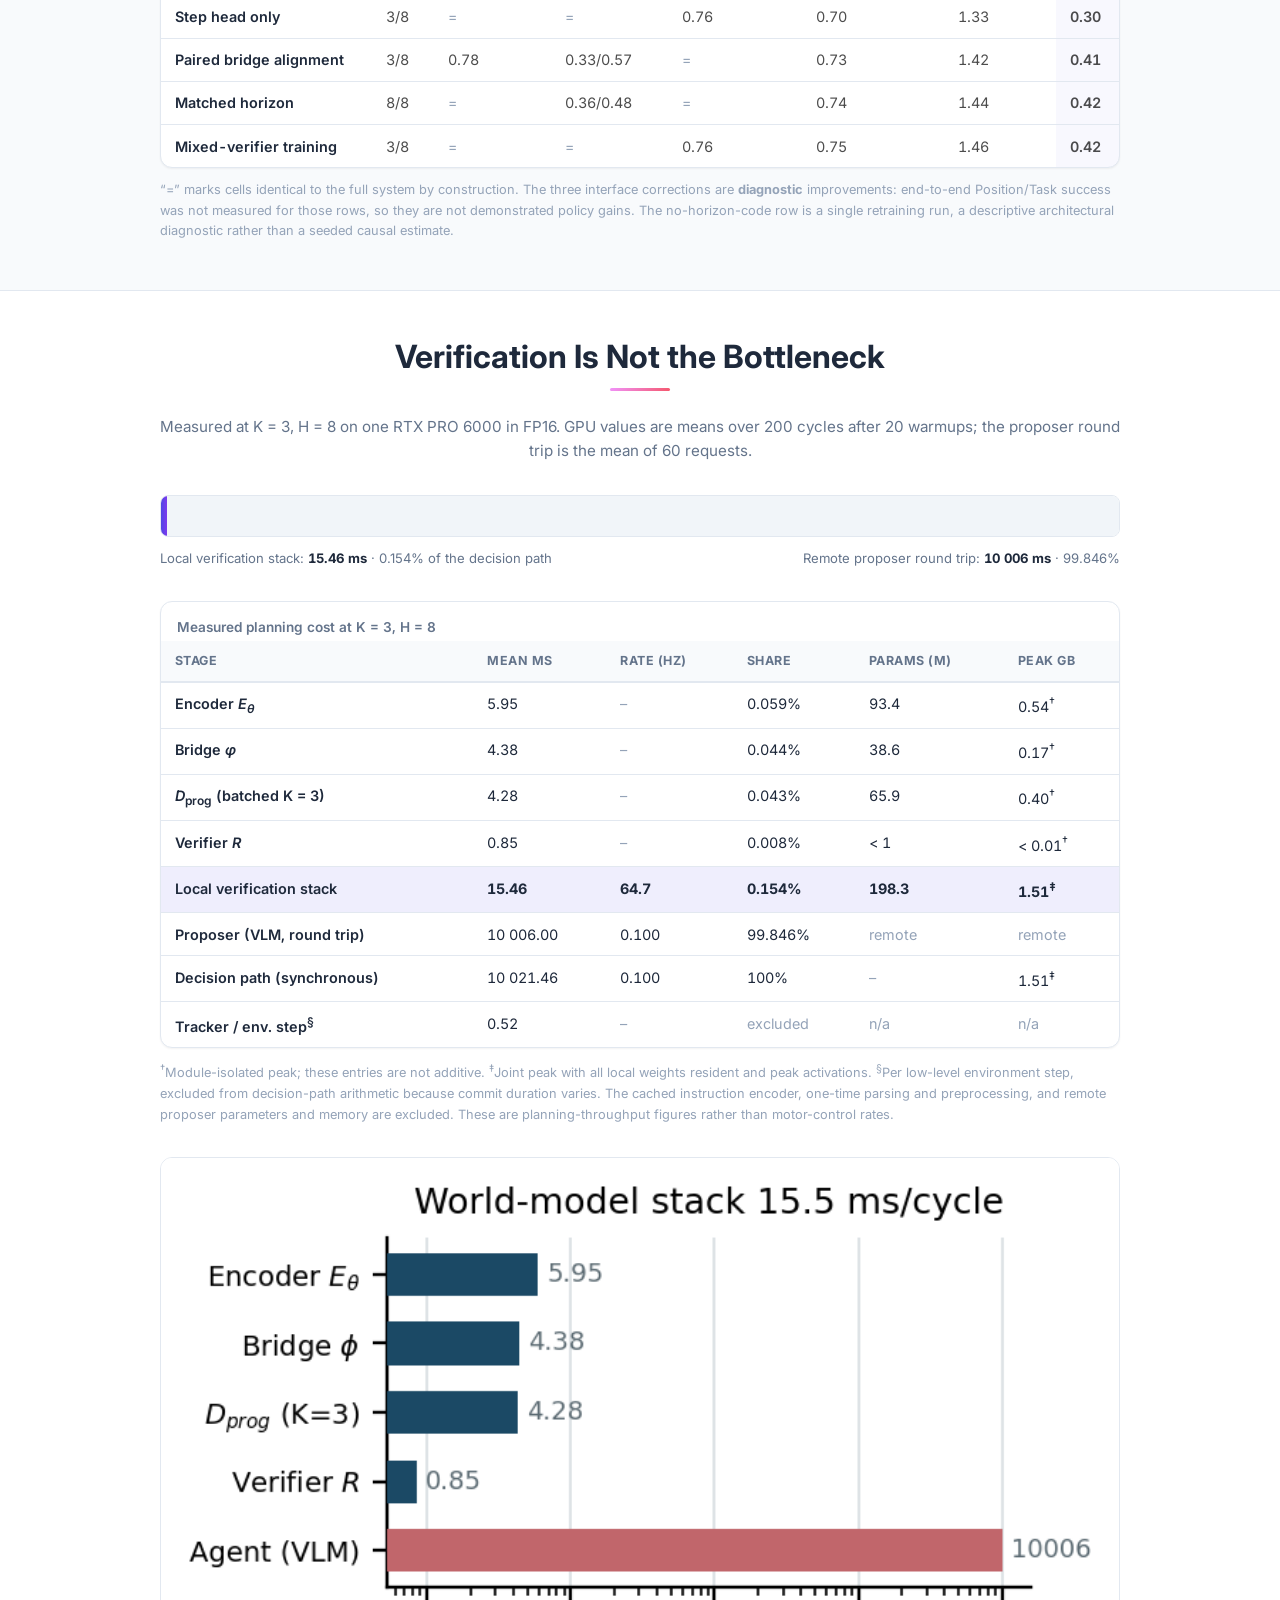
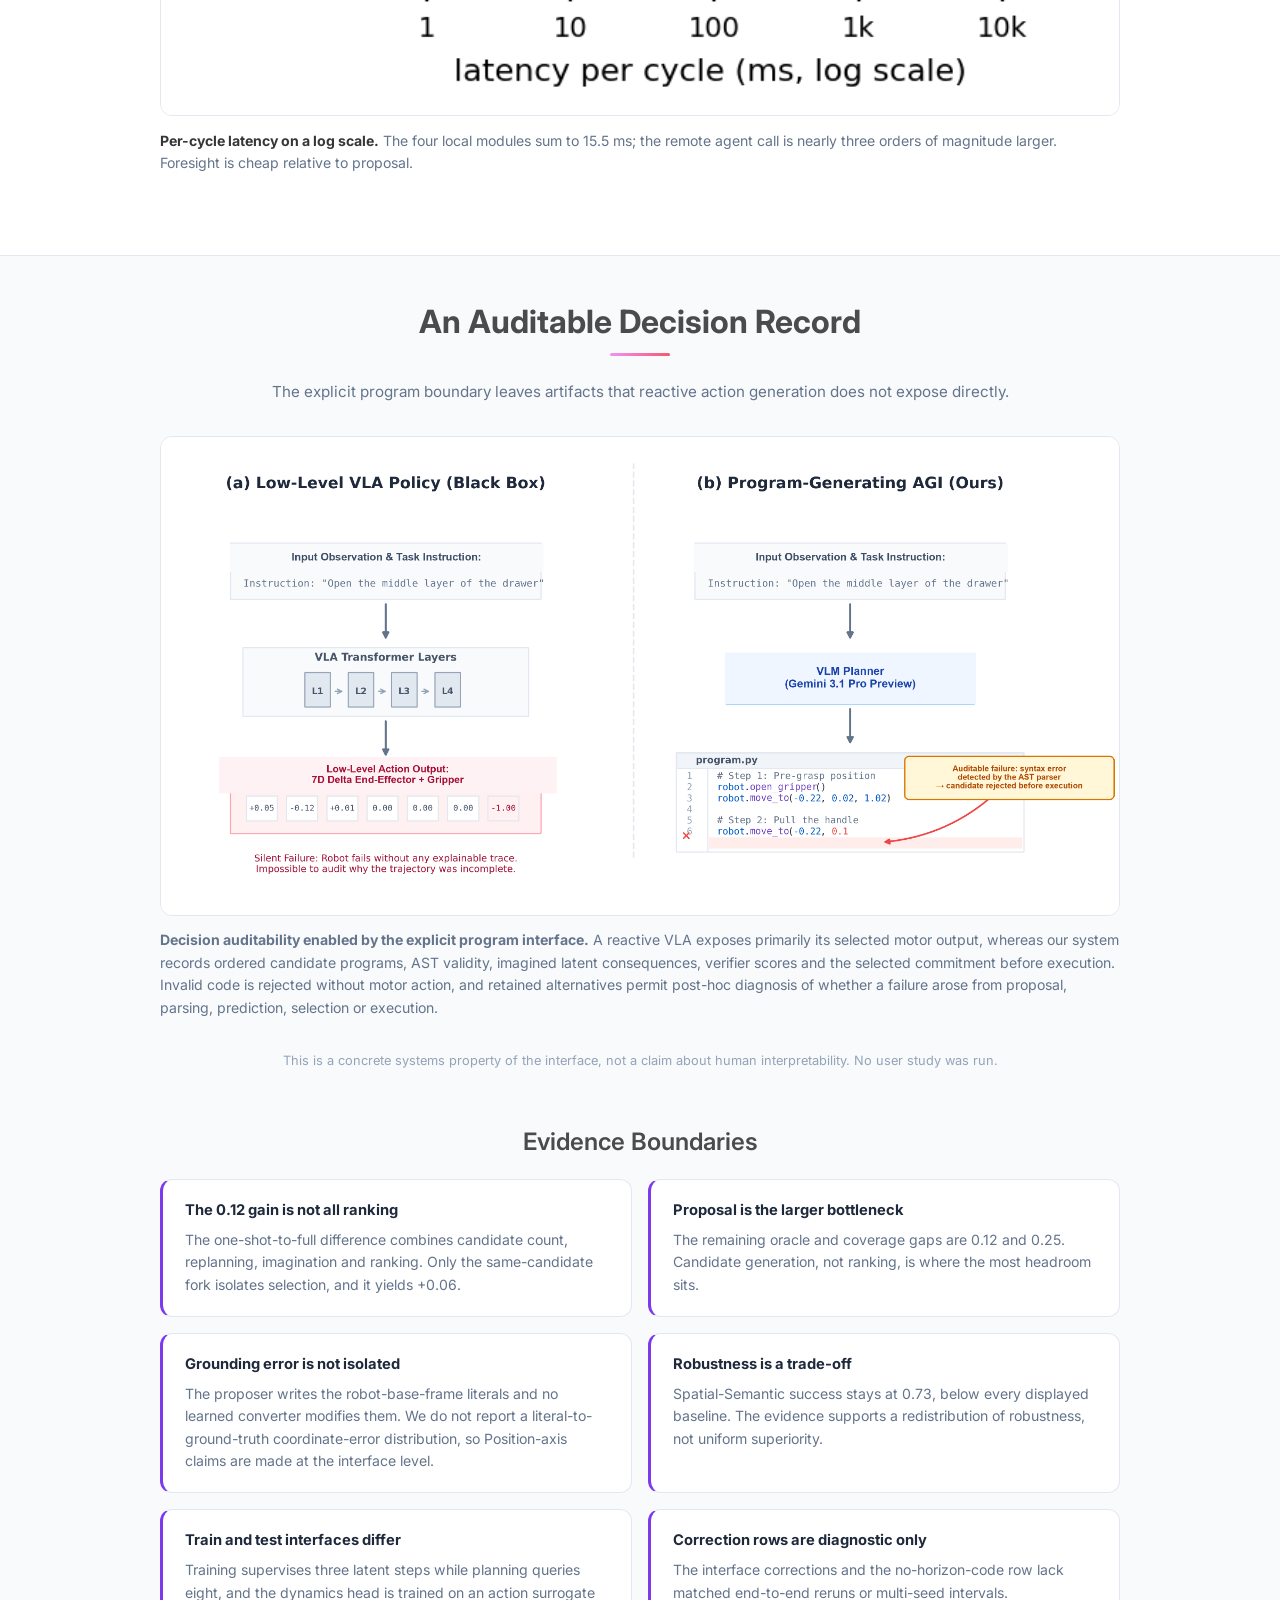
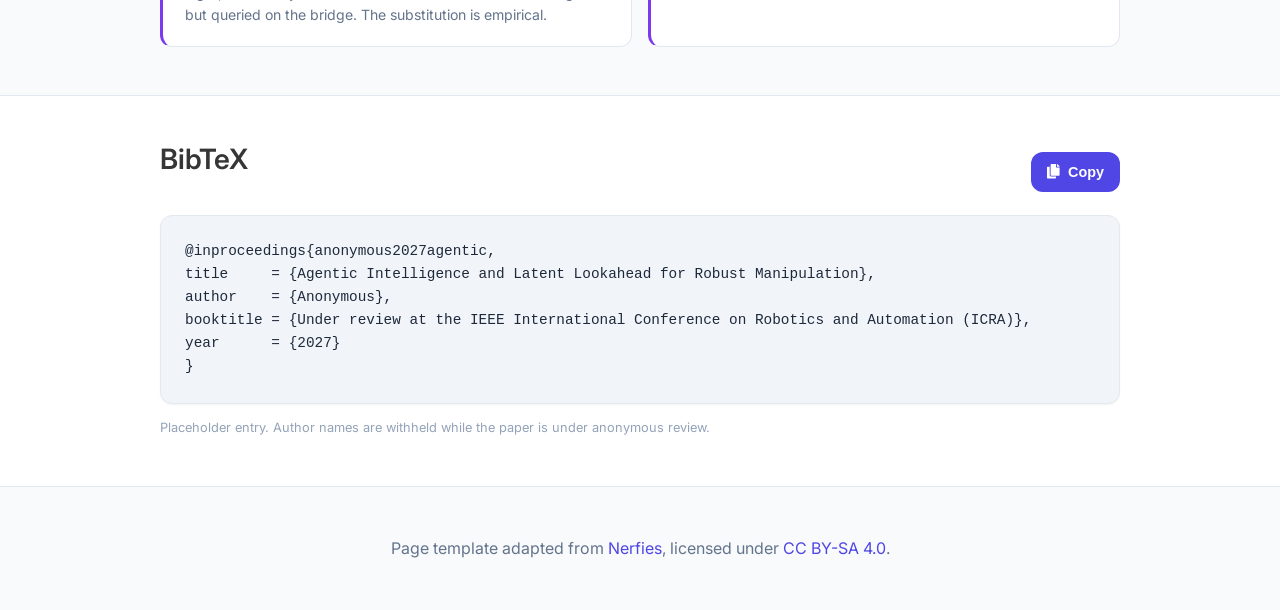
==== commit 02d1c46c: "feat: add a browsable page of every successful LIBERO-X rollout The two figures show four rows each." ====
--- a/index.html
+++ b/index.html
@@ -698,6 +698,17 @@
           severity table above.
         </figcaption>
       </figure>
+
+      <p class="ai-section-intro" style="margin-top:2rem">
+        Those four rows are a sample. Every LIBERO-X task that produced a successful episode is browsable
+        frame by frame, with the program statistics recorded for each rollout.
+      </p>
+      <div class="has-text-centered" style="margin-bottom:1rem">
+        <a href="rollouts.html" class="external-link button is-normal is-rounded is-dark">
+          <span class="icon"><i class="fas fa-film"></i></span>
+          <span>Browse all 125 rollouts</span>
+        </a>
+      </div>
     </div>
   </section>
 
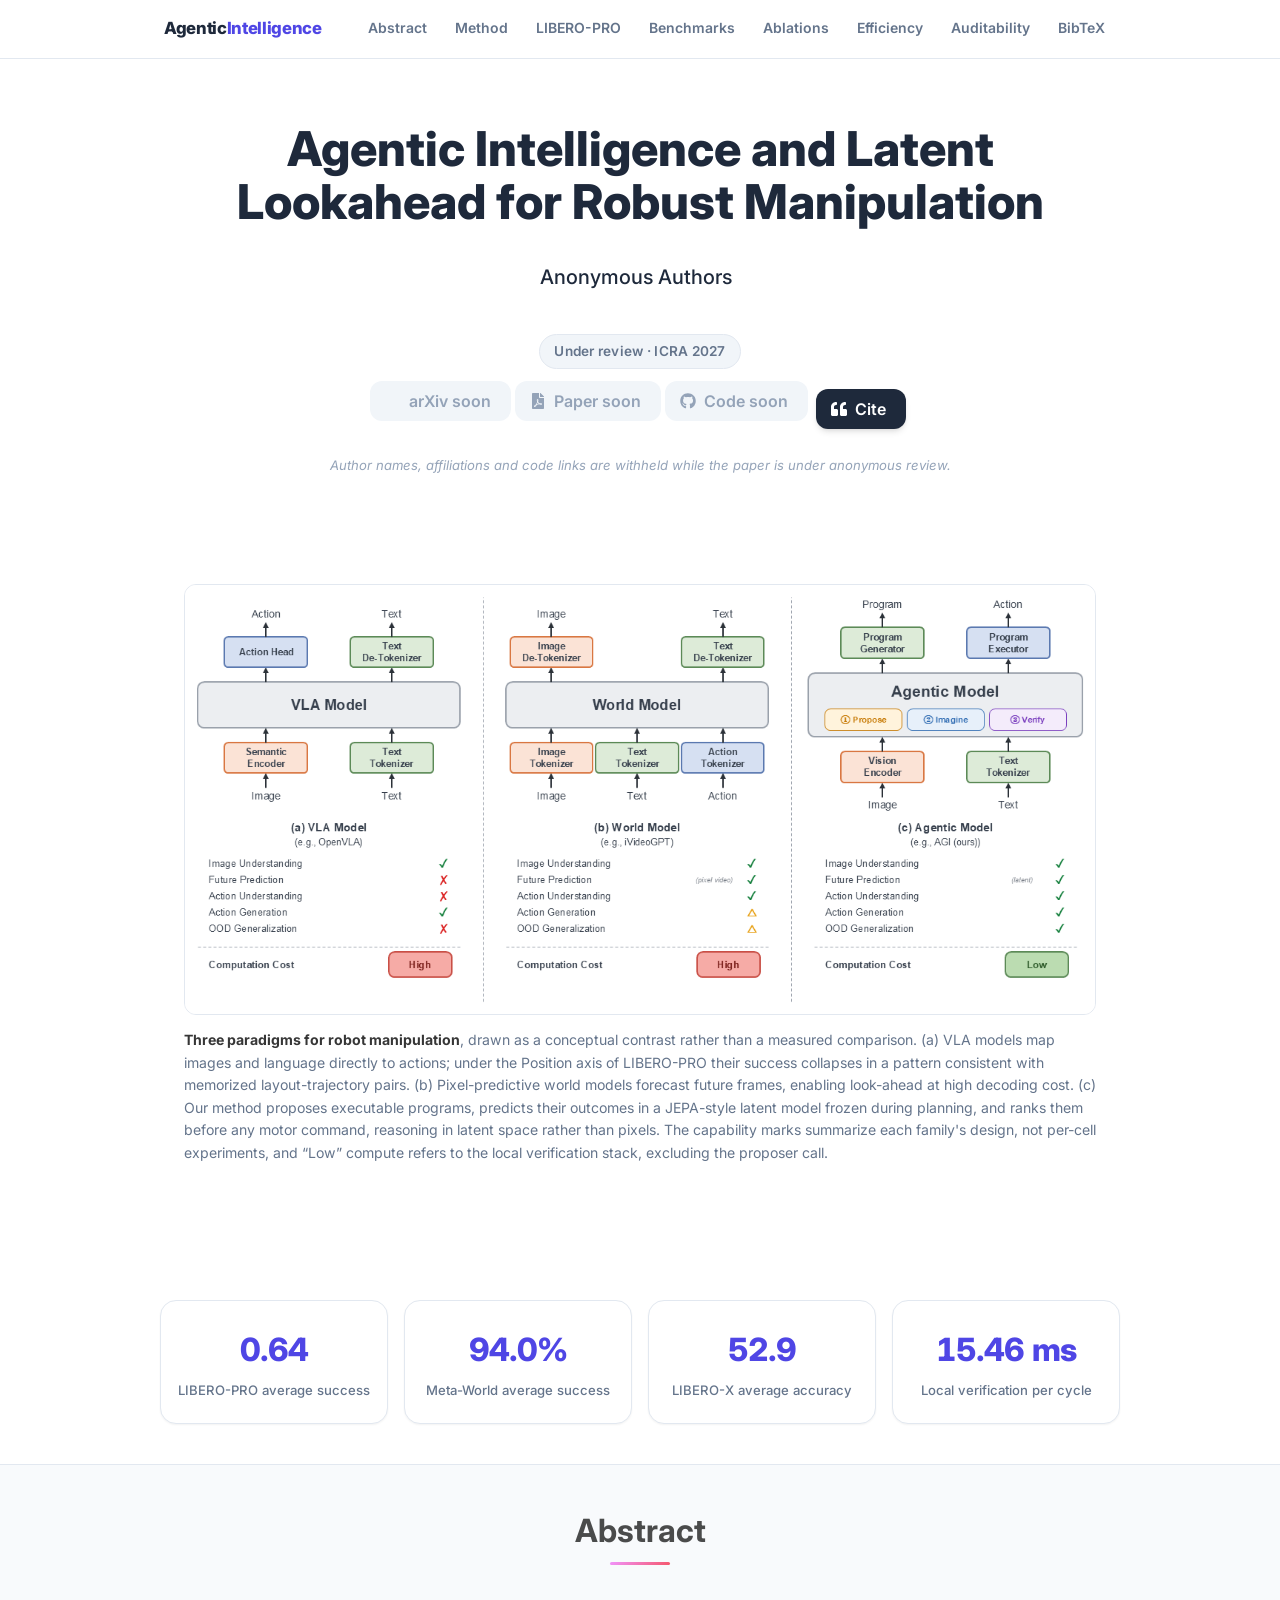
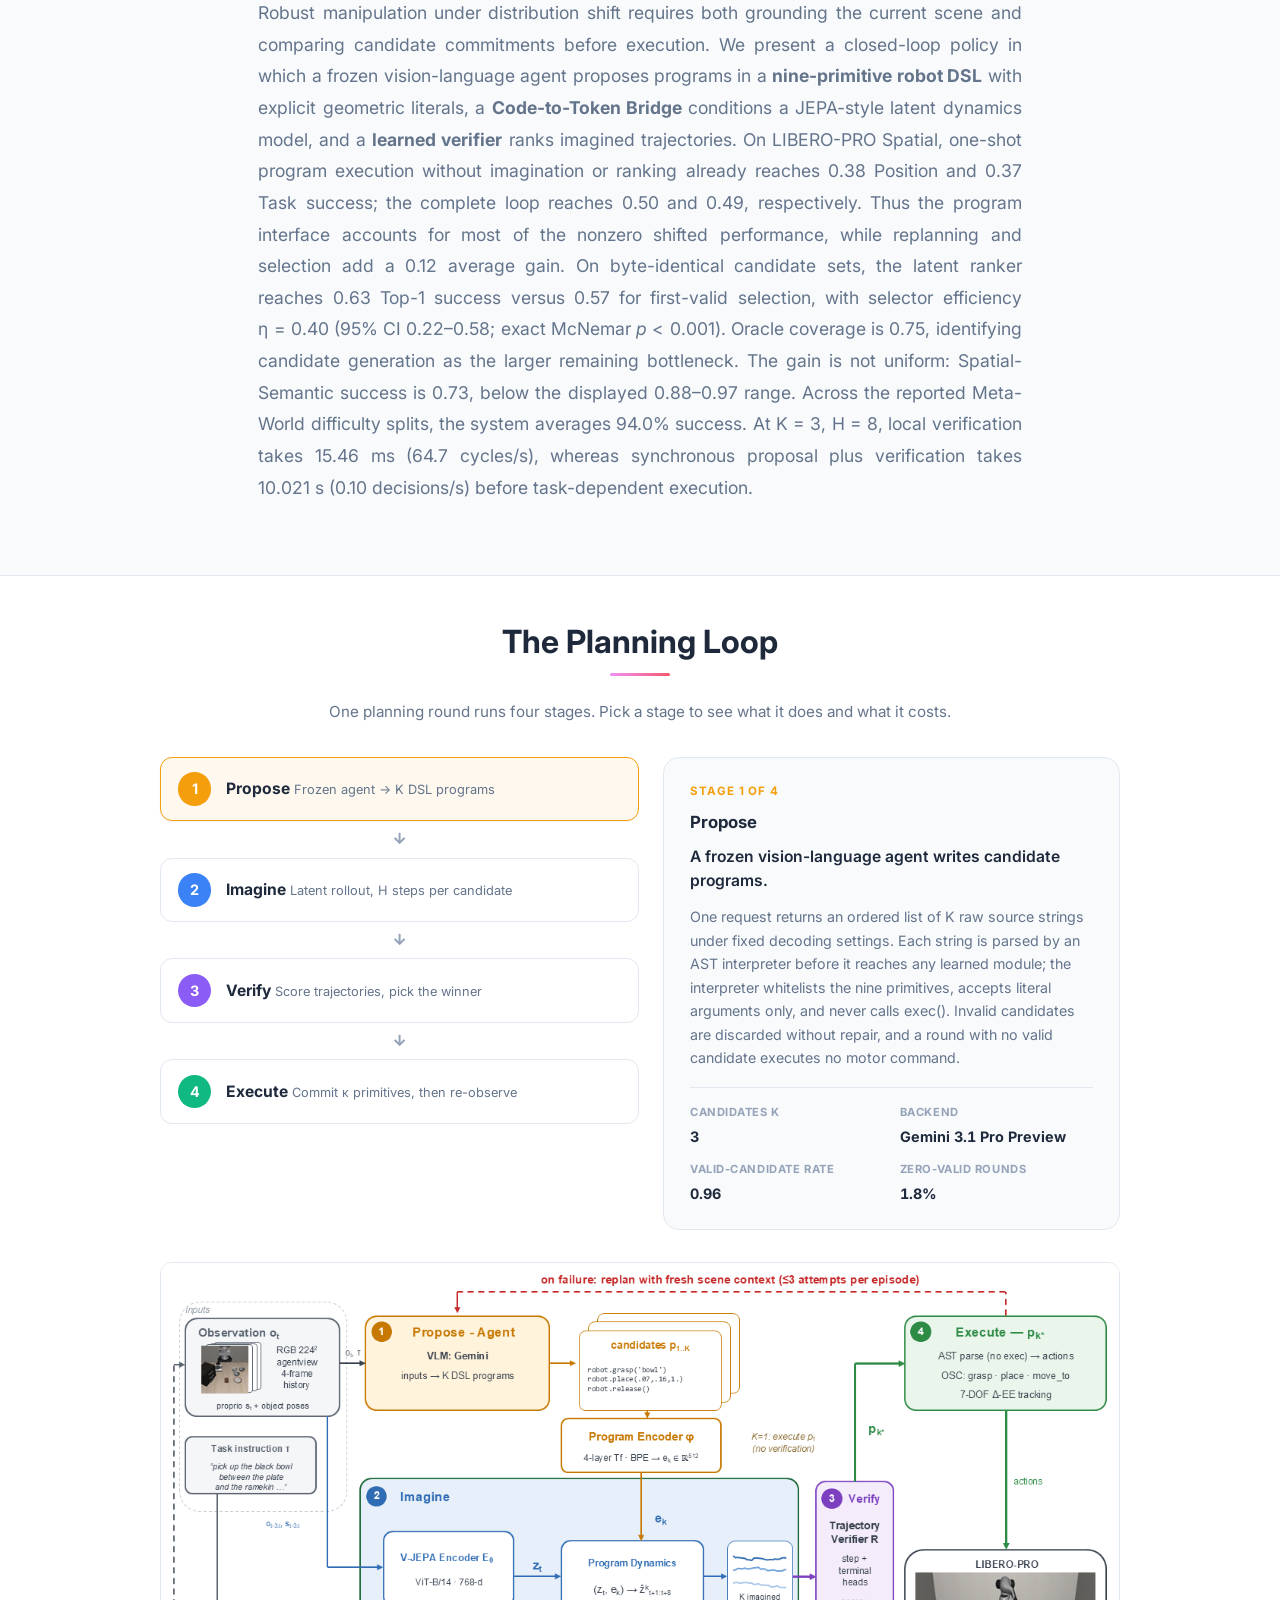
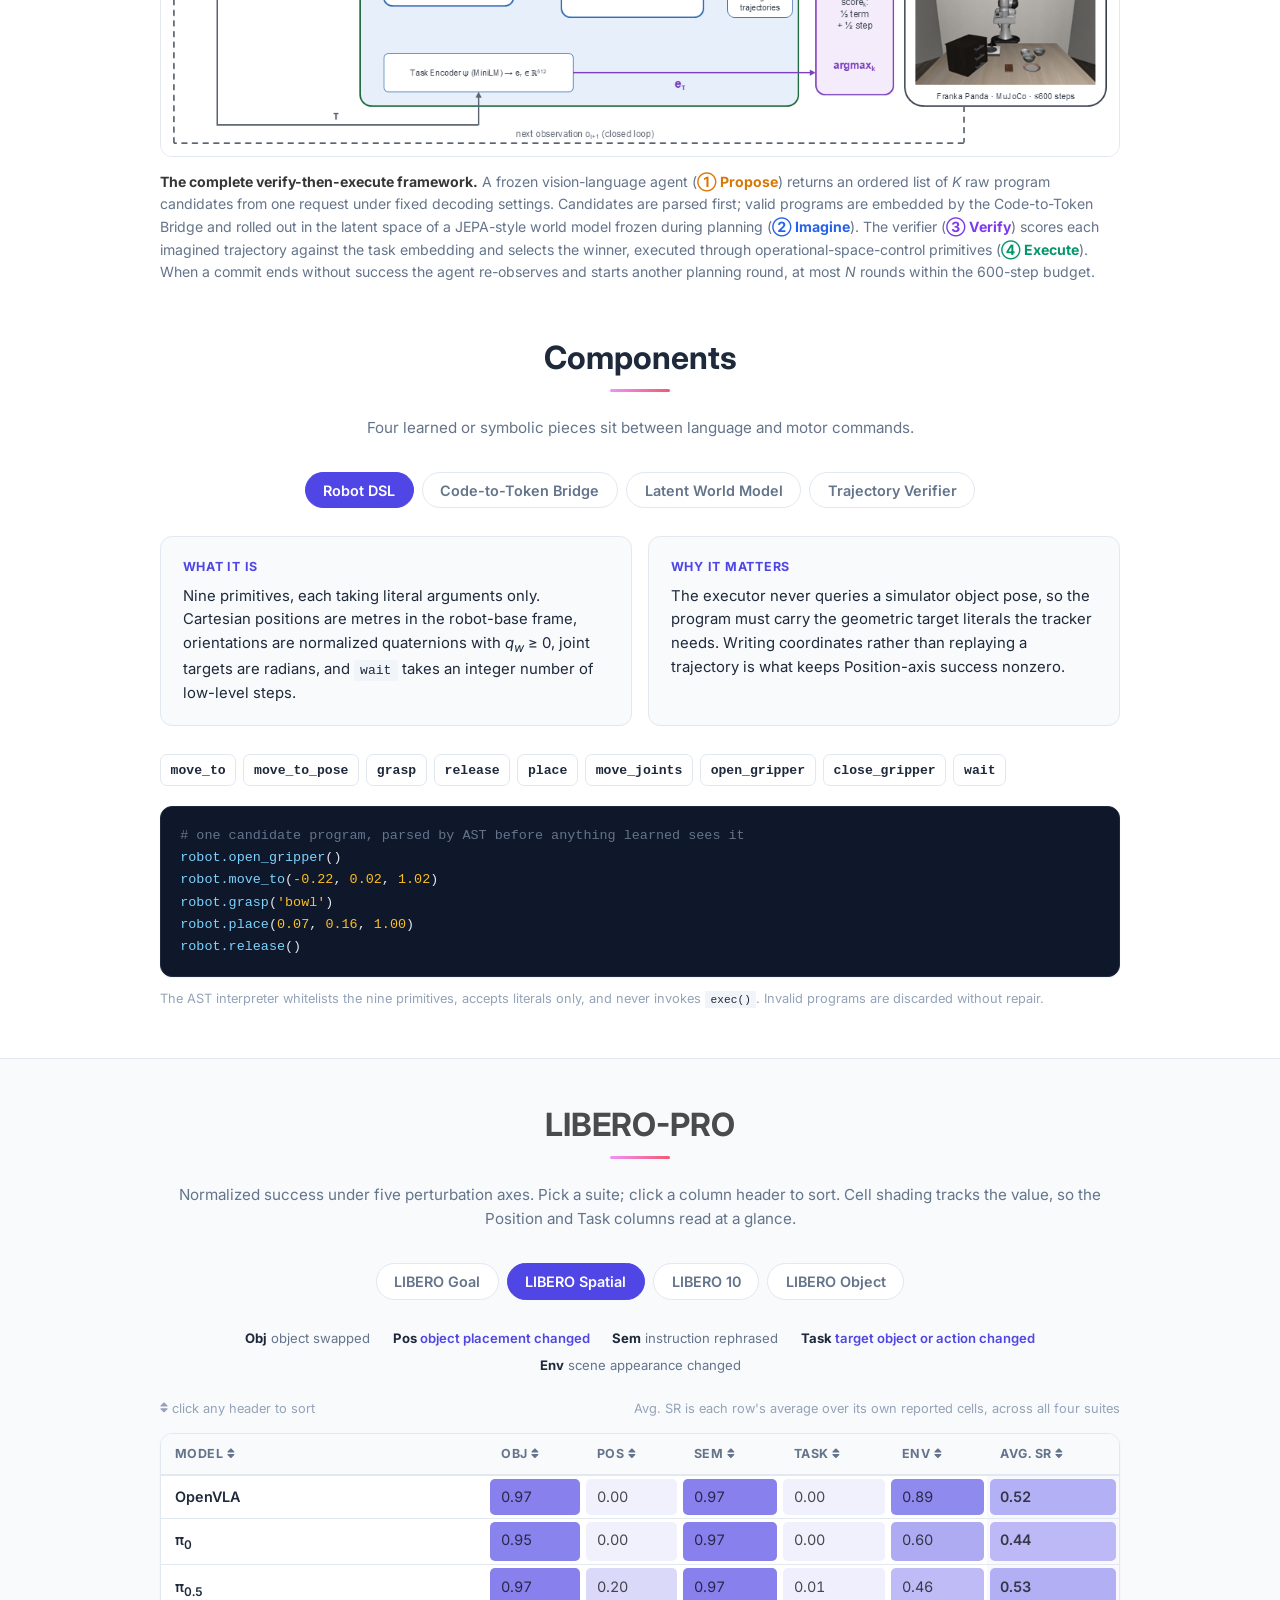
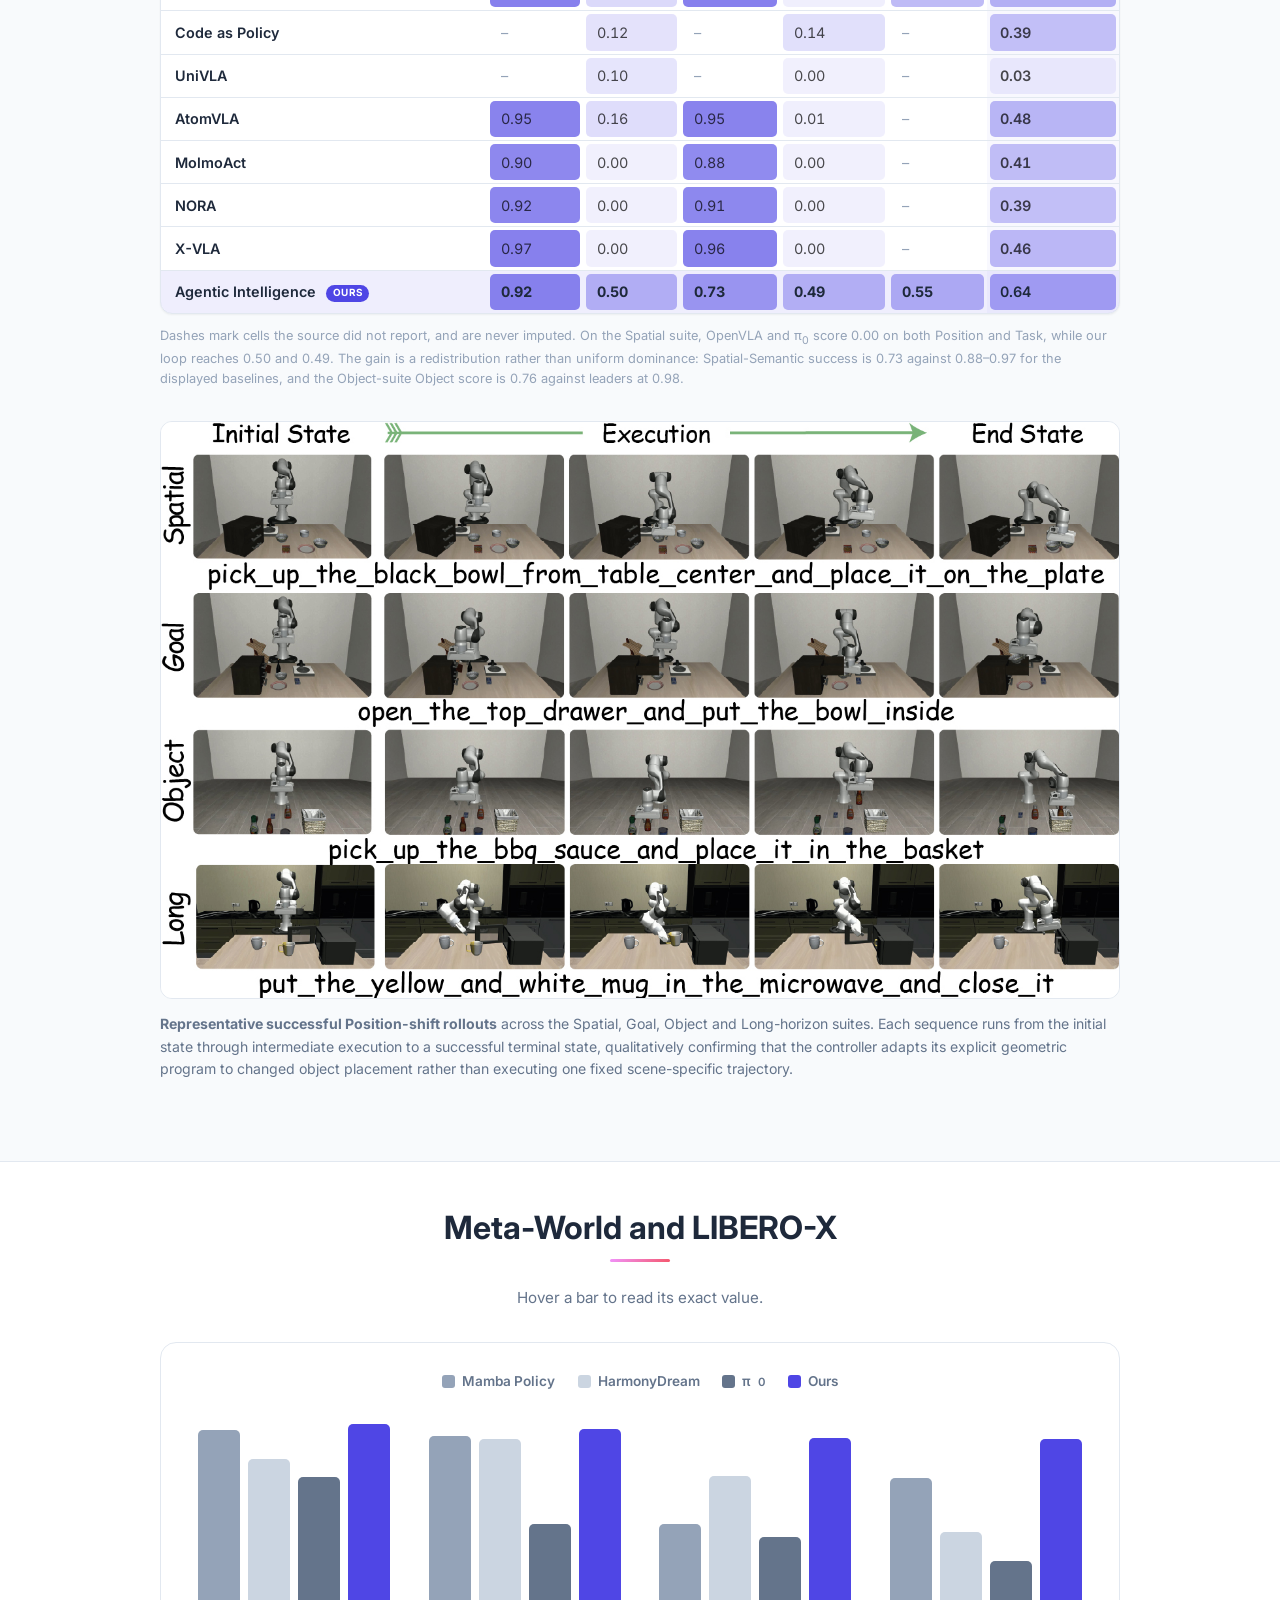
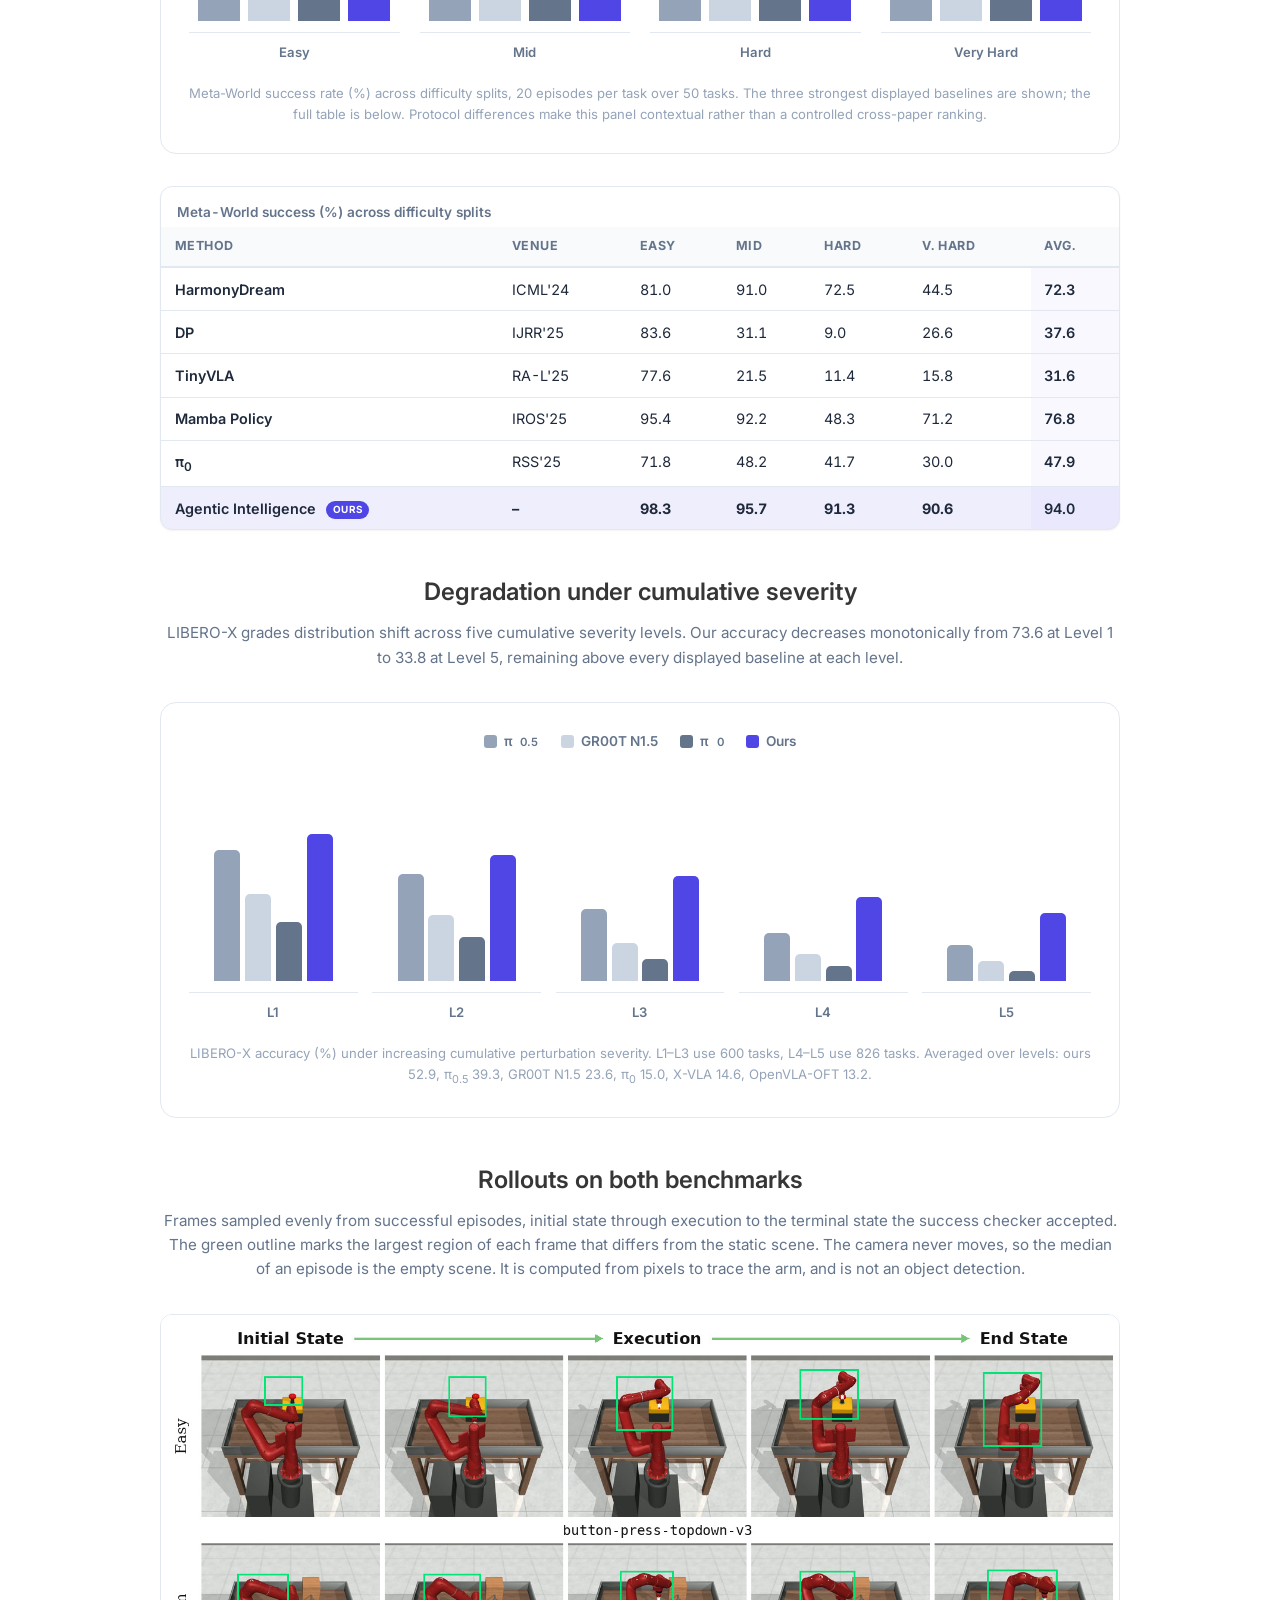
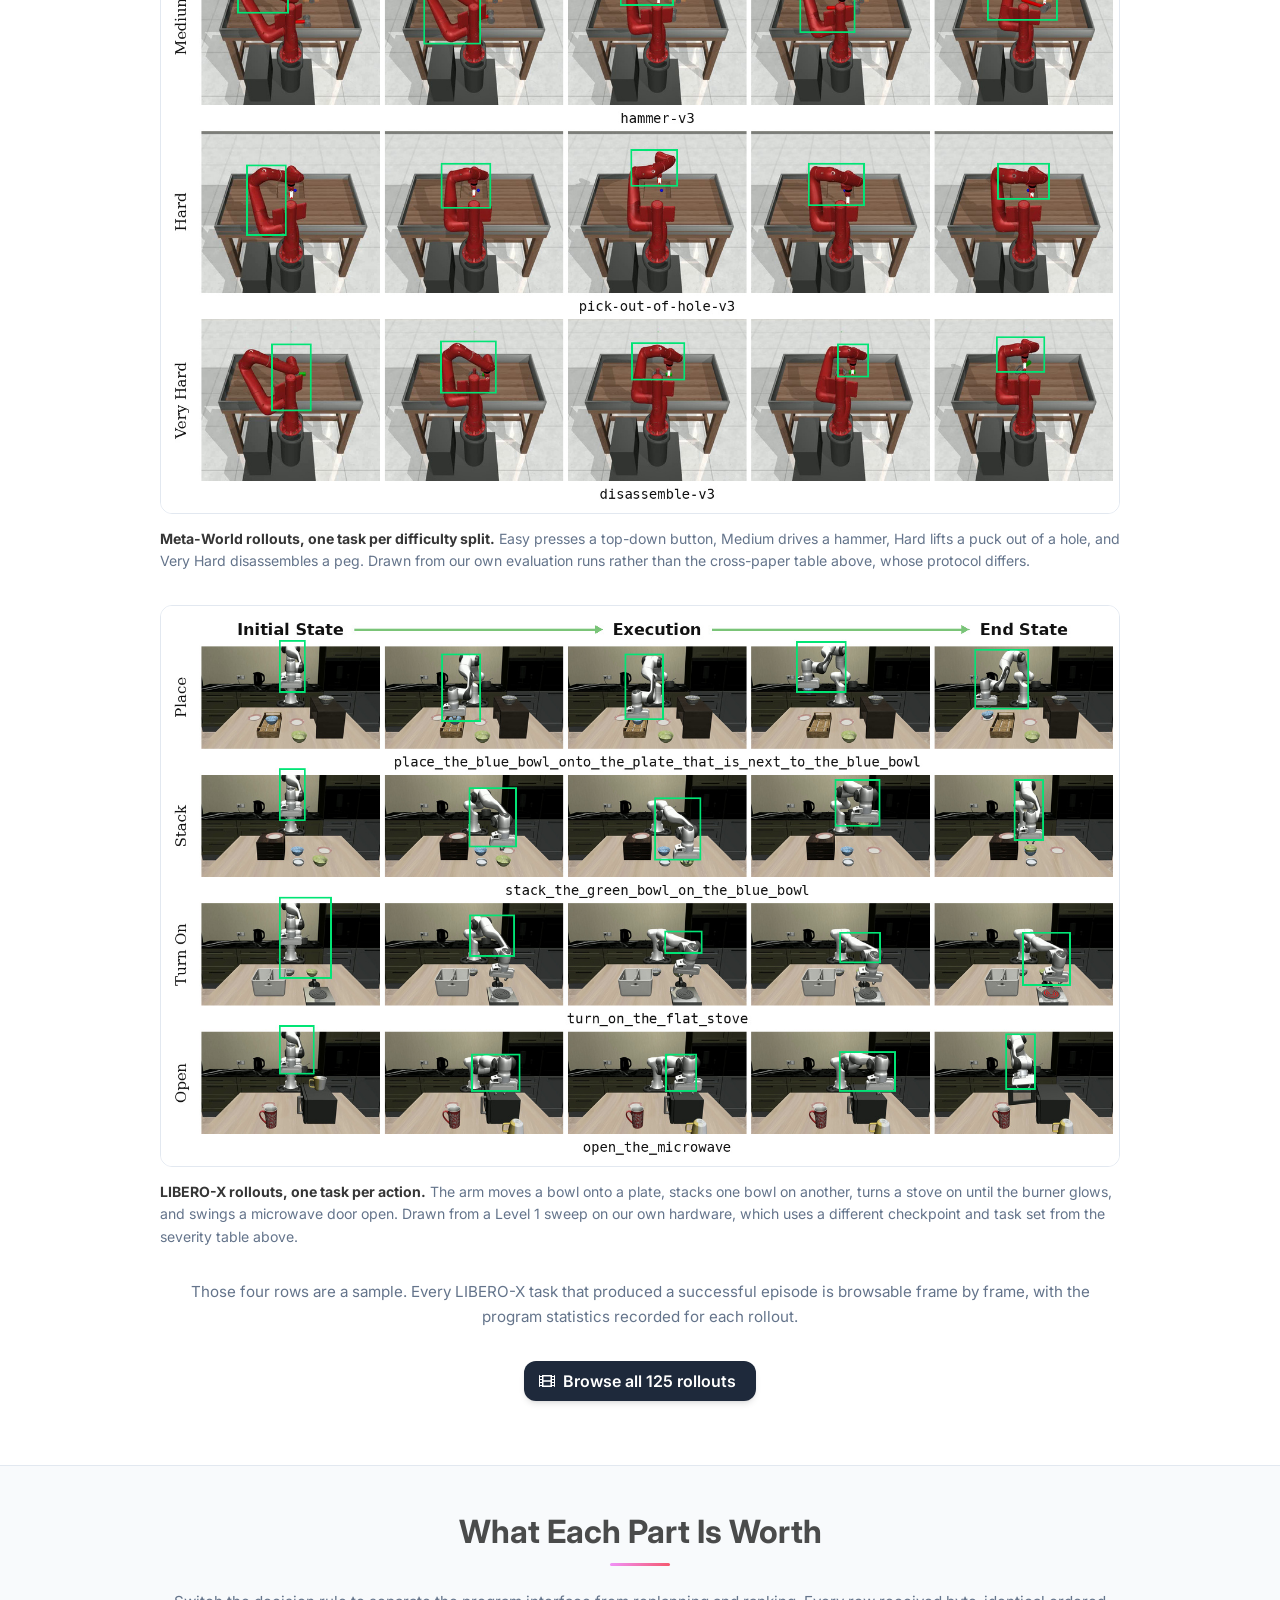
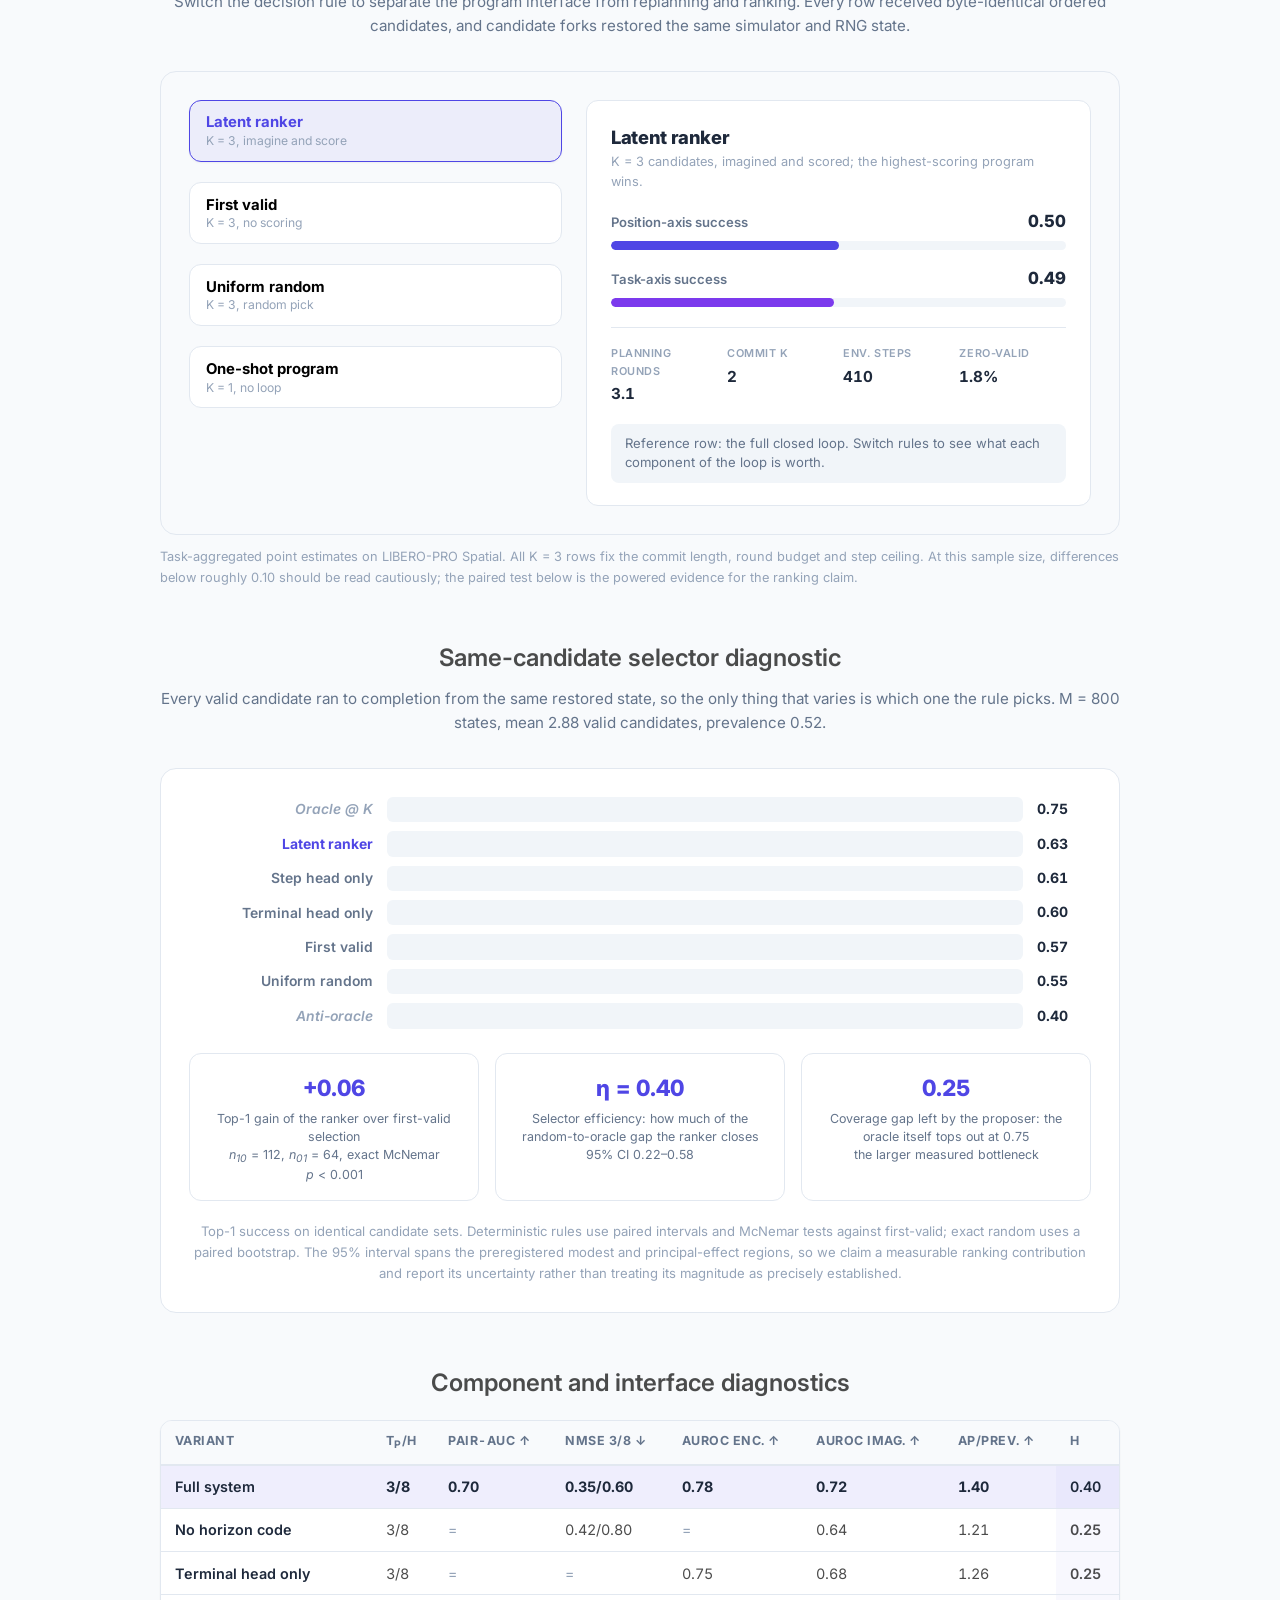
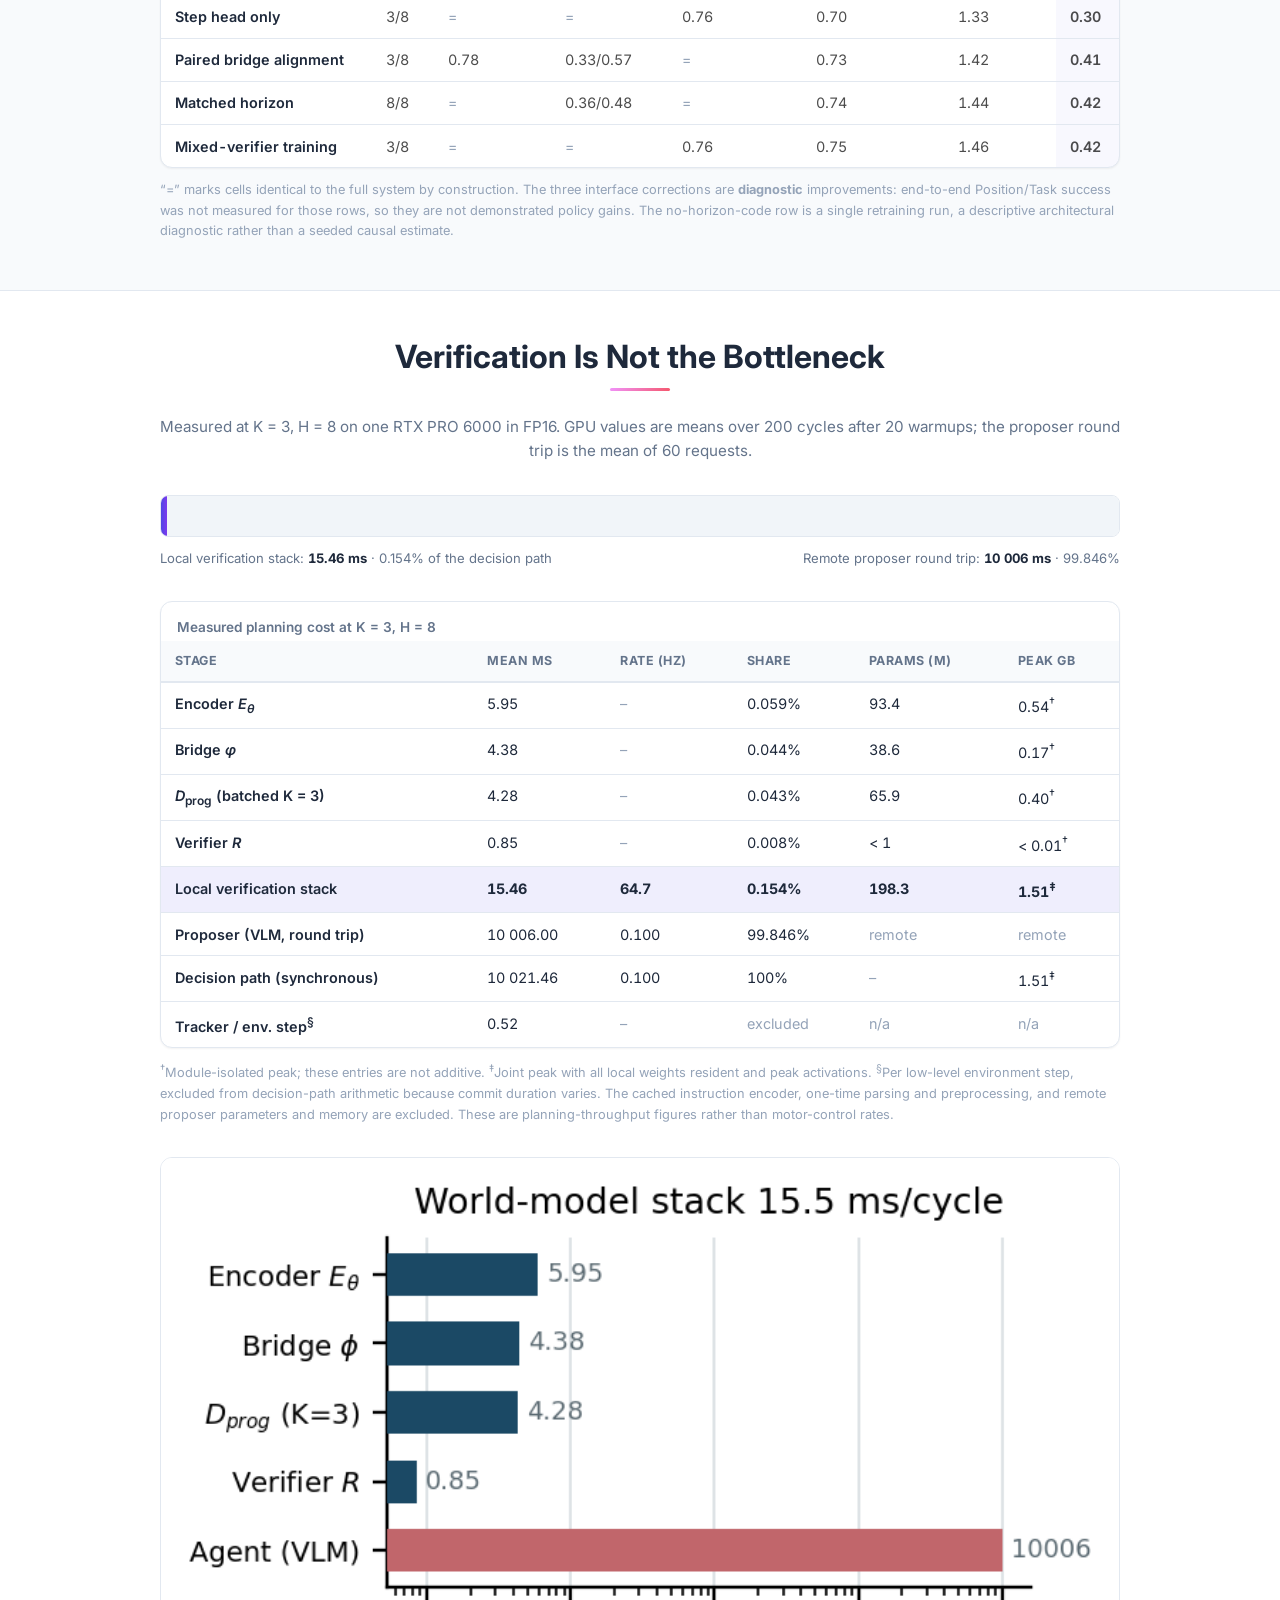
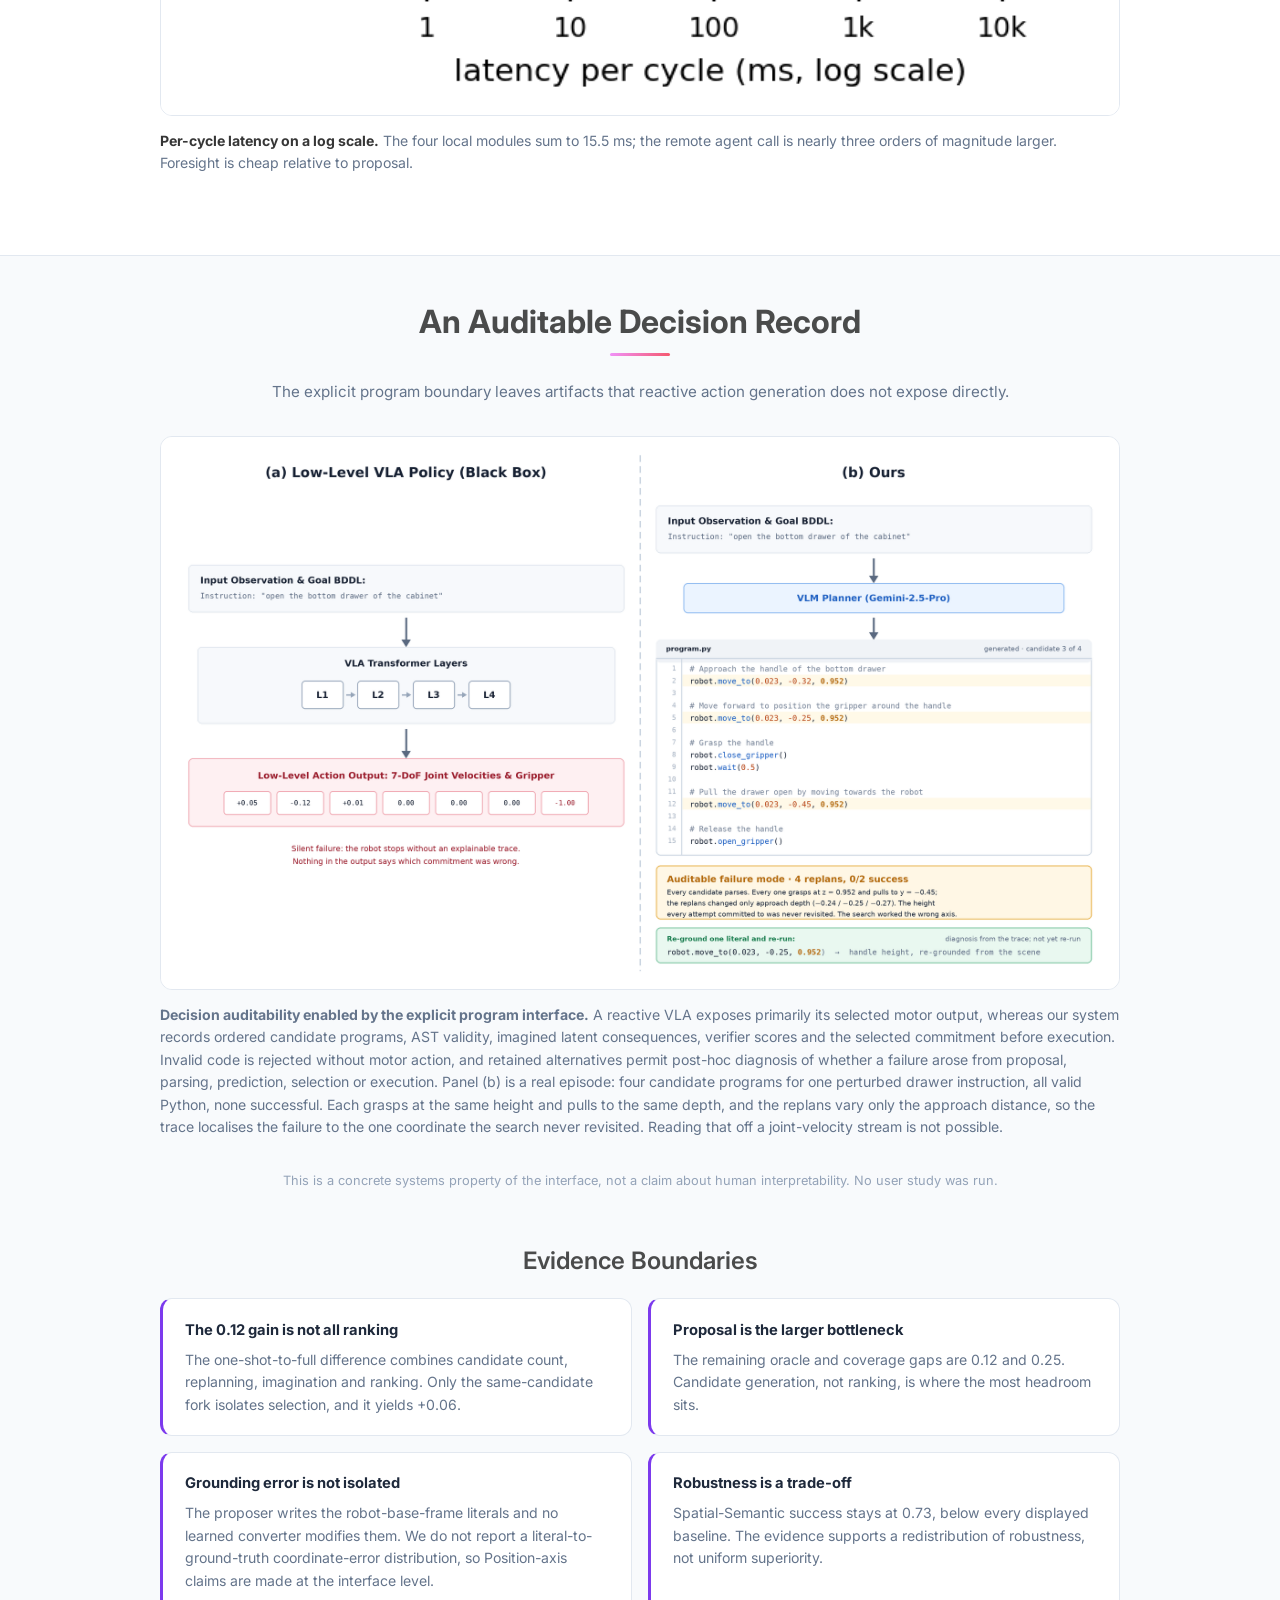
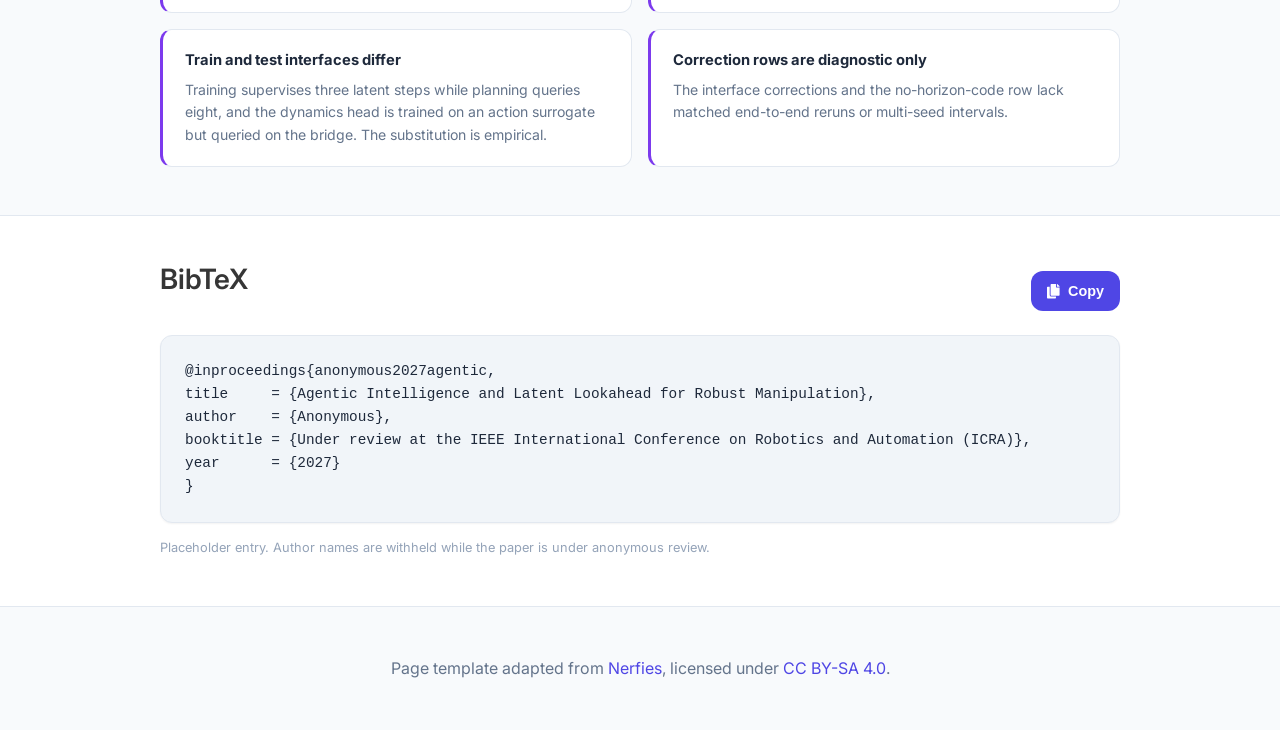
==== commit 2e176f52: "feat: rebuild the auditability figure from a real failure trace Panel (b) showed a syntax error from" ====
--- a/index.html
+++ b/index.html
@@ -674,7 +674,7 @@
       <p class="ai-section-intro">
         Frames sampled evenly from successful episodes, initial state through execution to the terminal state the
         success checker accepted. The green outline marks the largest region of each frame that differs from the
-        static scene &mdash; the camera never moves, so the median of an episode is the empty scene. It is computed
+        static scene. The camera never moves, so the median of an episode is the empty scene. It is computed
         from pixels to trace the arm, and is not an object detection.
       </p>
 
@@ -948,13 +948,17 @@
 
       <figure class="ai-figure" style="margin-top:0">
         <img src="static/images/auditability.png" class="ai-zoomable"
-             alt="Side-by-side comparison: a low-level VLA policy emits opaque joint velocities with no explainable trace, while the program-generating approach emits inspectable source code where a syntax error is visible and debuggable">
+             alt="Side-by-side comparison: a low-level VLA policy emits opaque joint velocities with no explainable trace, while the program-generating approach emits inspectable source code in which the failing coordinate literal can be read off directly">
         <figcaption>
           <strong>Decision auditability enabled by the explicit program interface.</strong> A reactive VLA exposes
           primarily its selected motor output, whereas our system records ordered candidate programs, AST validity,
           imagined latent consequences, verifier scores and the selected commitment before execution. Invalid code is
           rejected without motor action, and retained alternatives permit post-hoc diagnosis of whether a failure
           arose from proposal, parsing, prediction, selection or execution.
+          Panel (b) is a real episode: four candidate programs for one perturbed drawer instruction, all valid
+          Python, none successful. Each grasps at the same height and pulls to the same depth, and the replans
+          vary only the approach distance, so the trace localises the failure to the one coordinate the search
+          never revisited. Reading that off a joint-velocity stream is not possible.
         </figcaption>
       </figure>
 
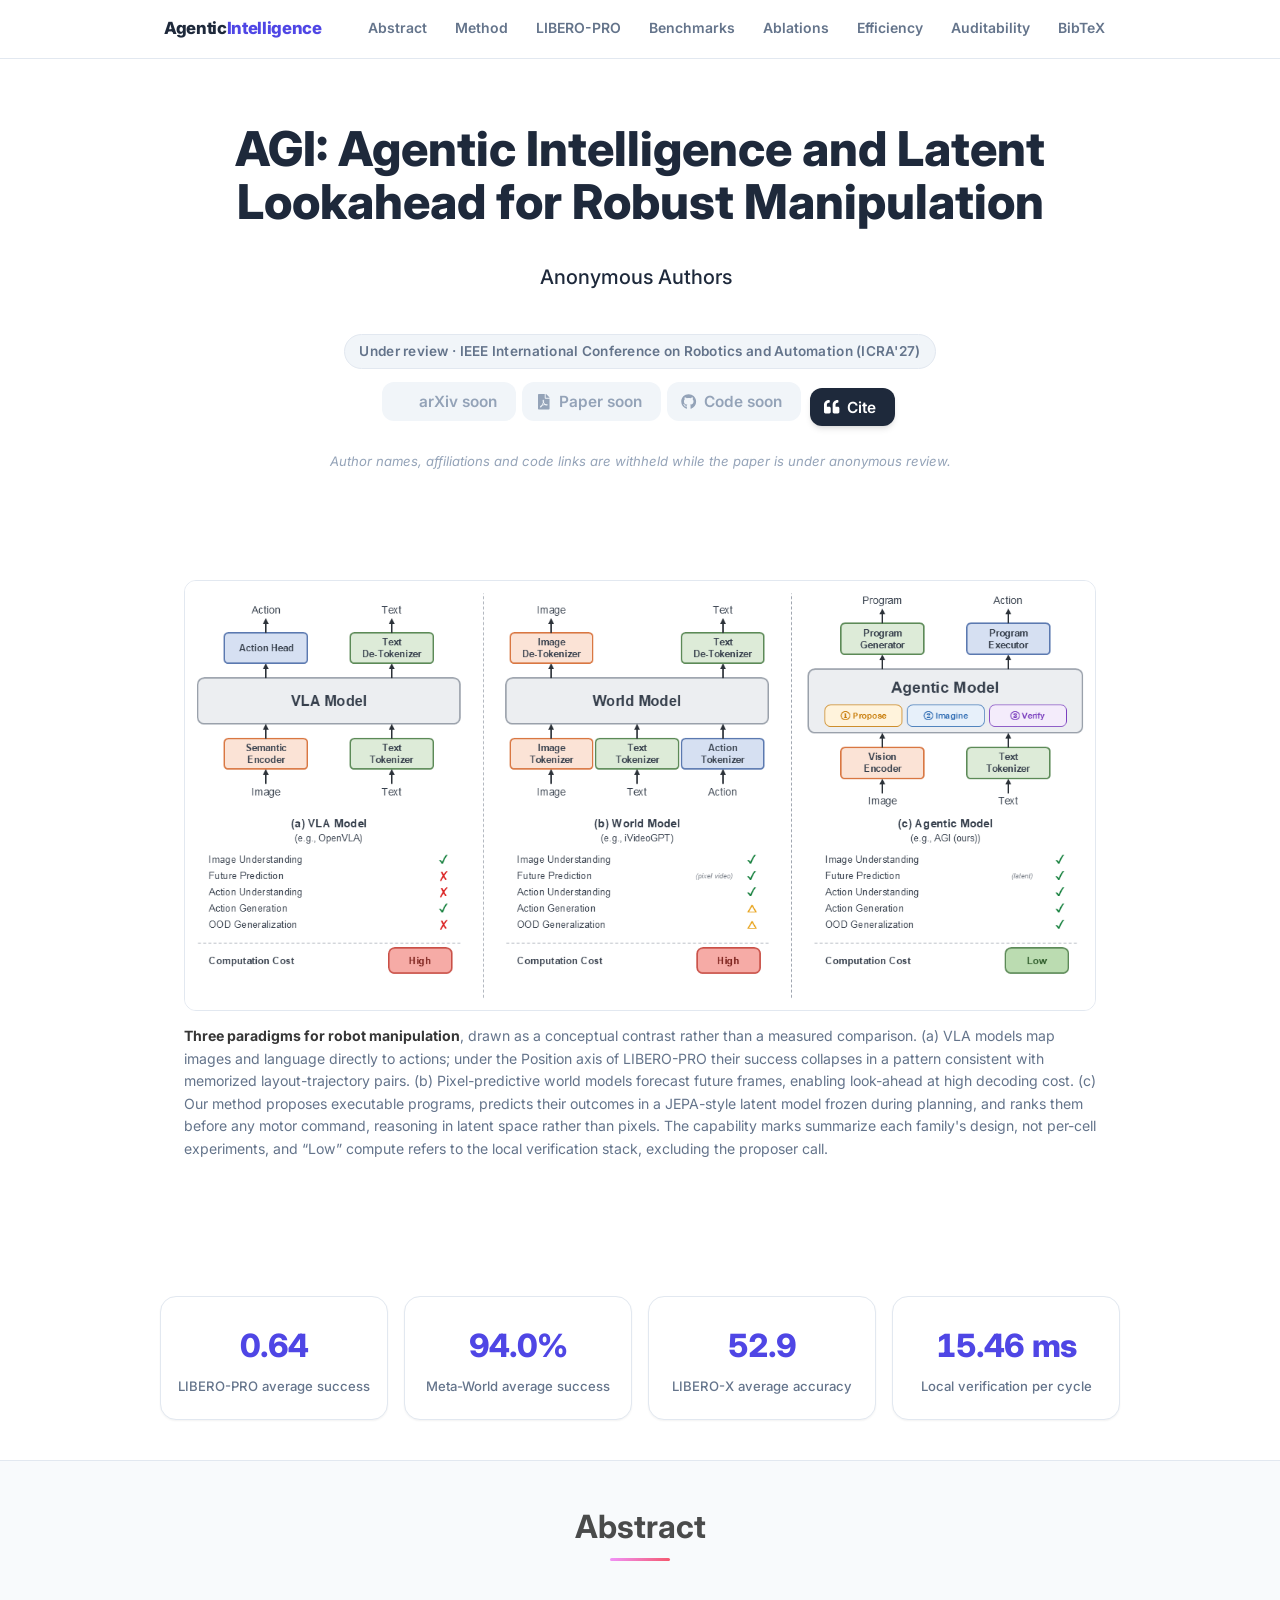
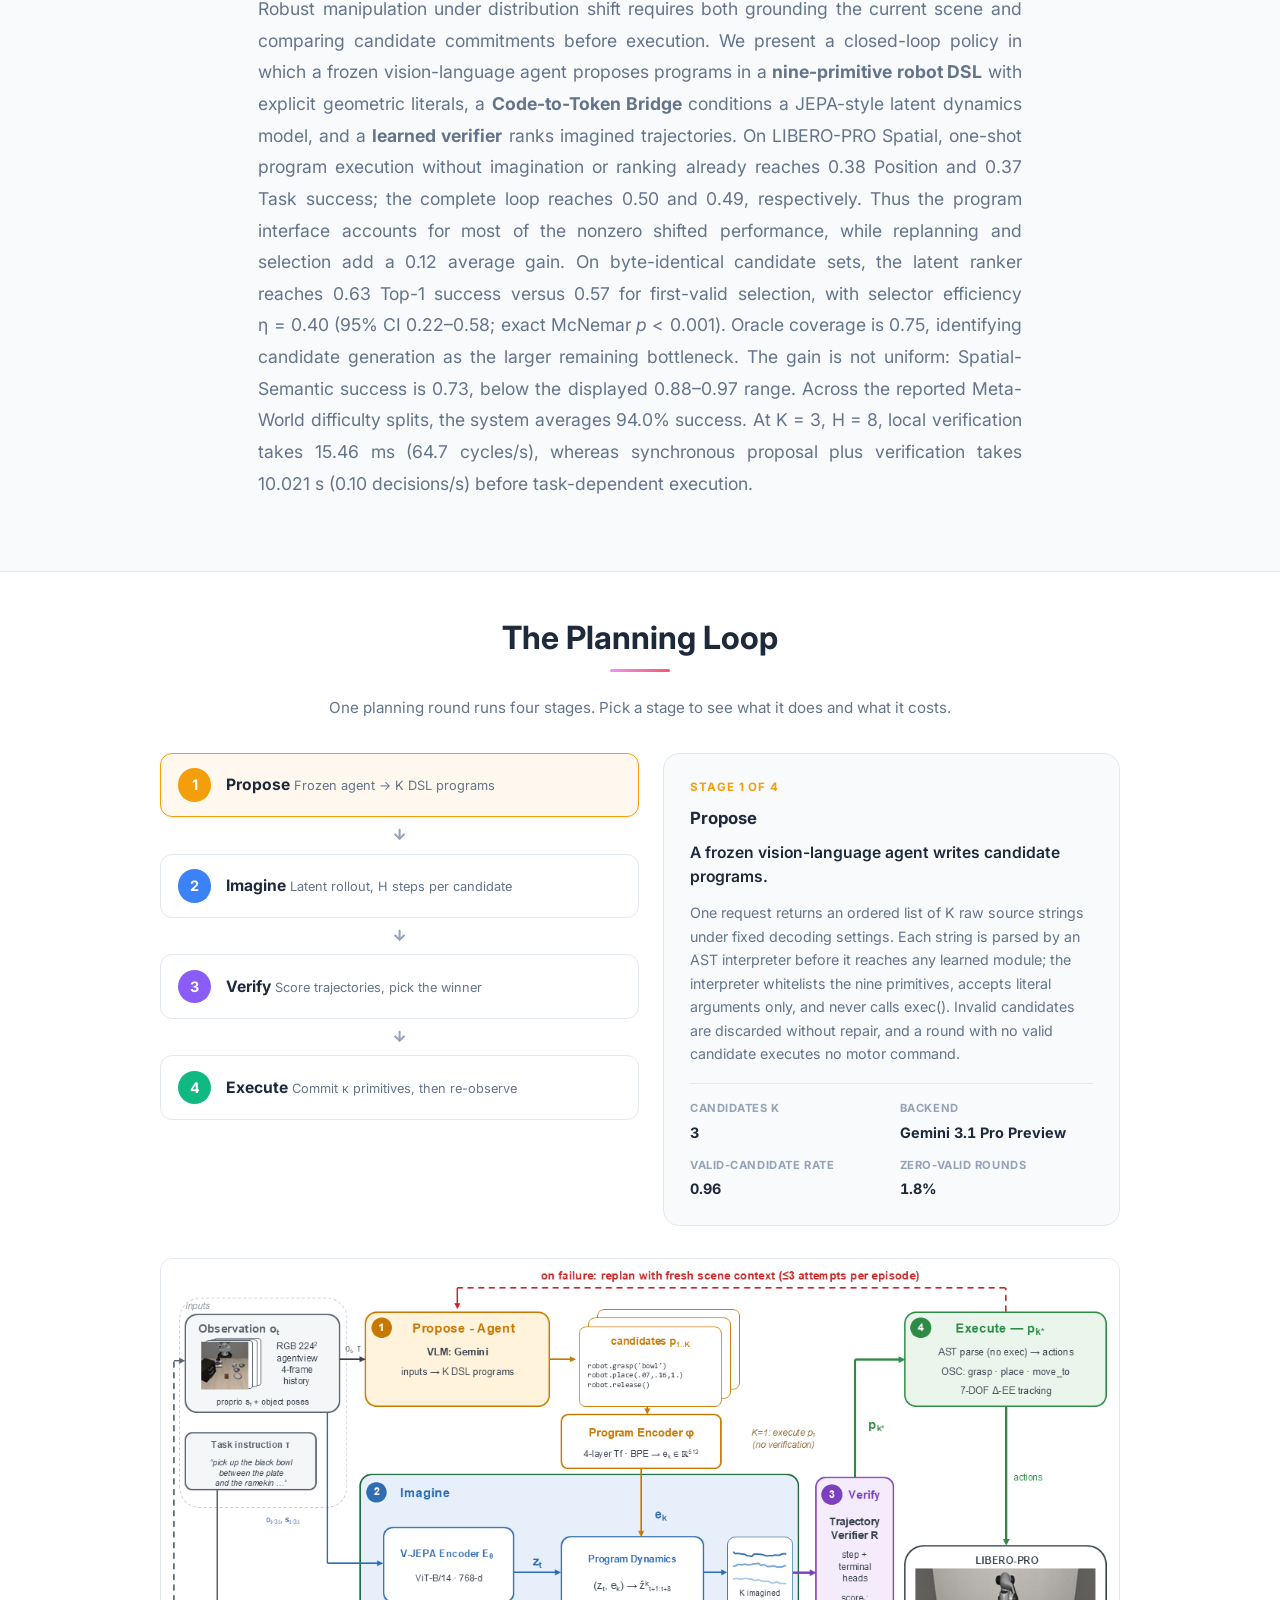
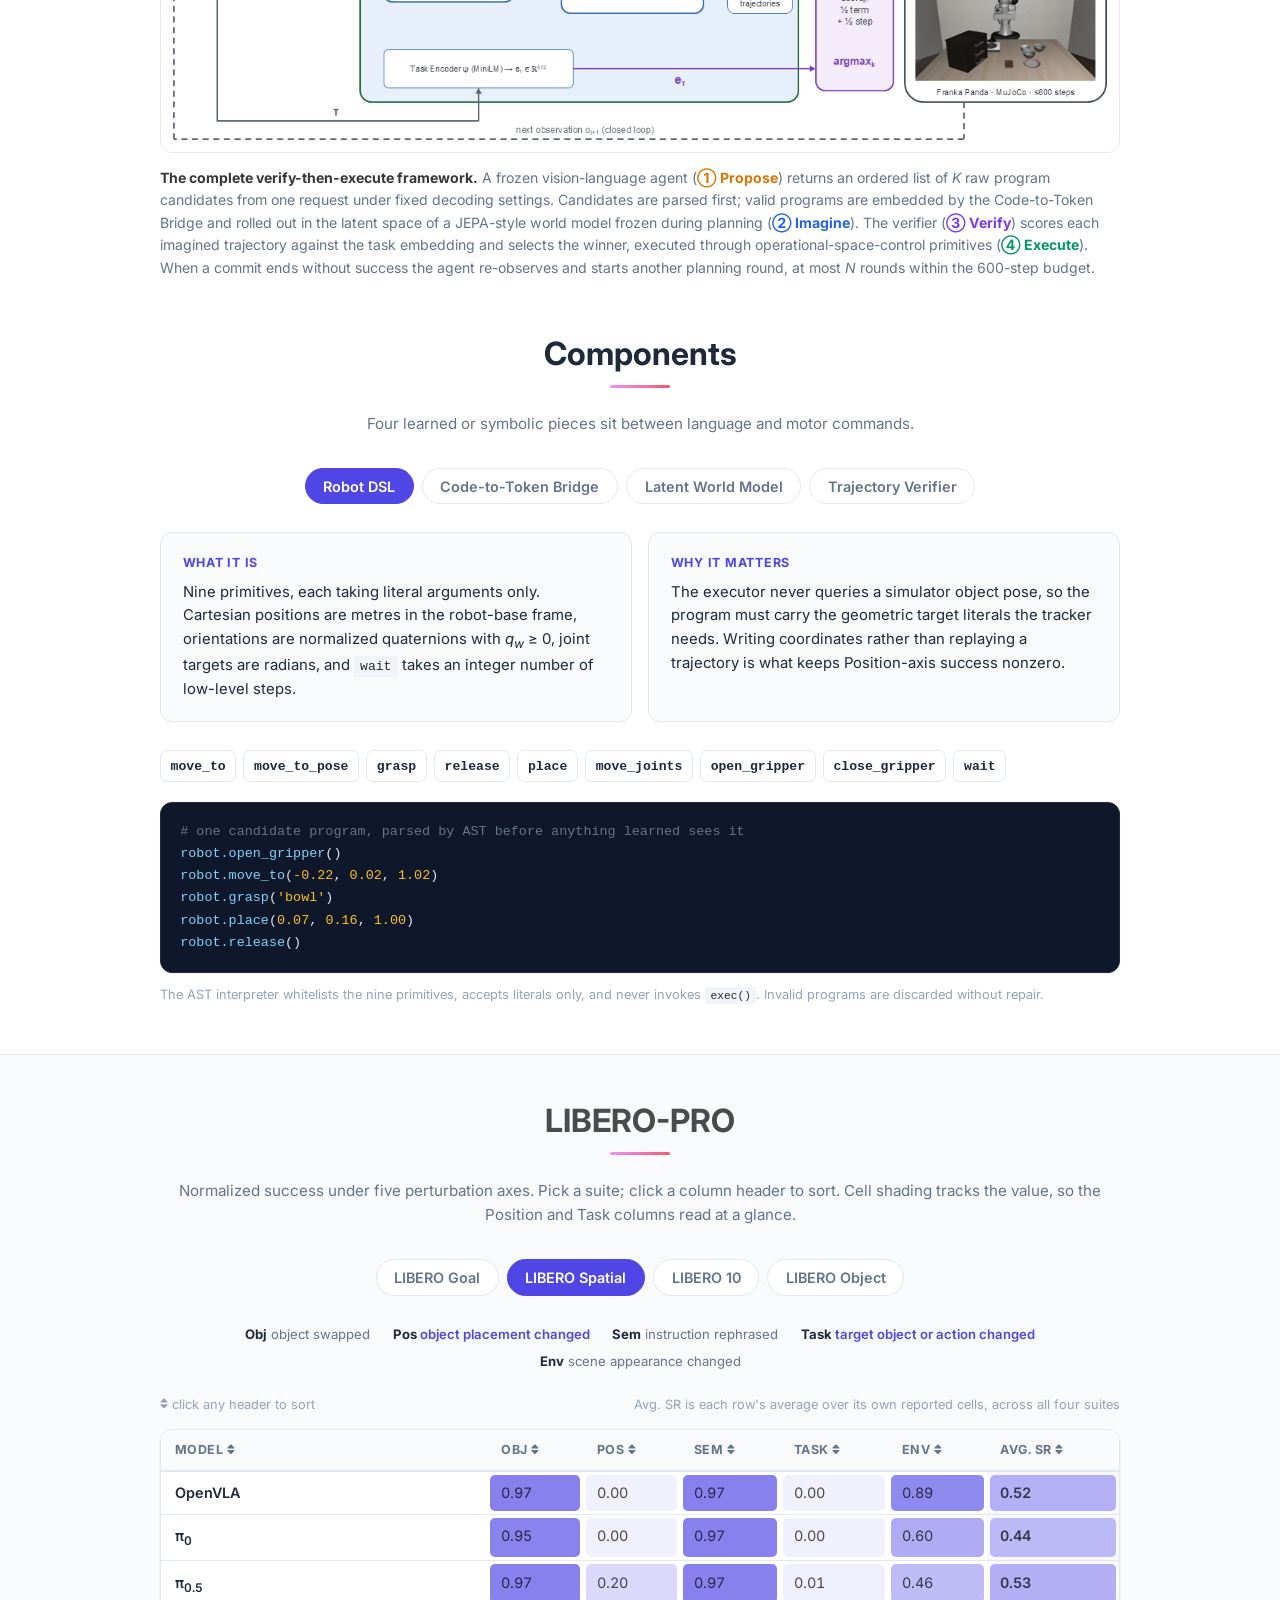
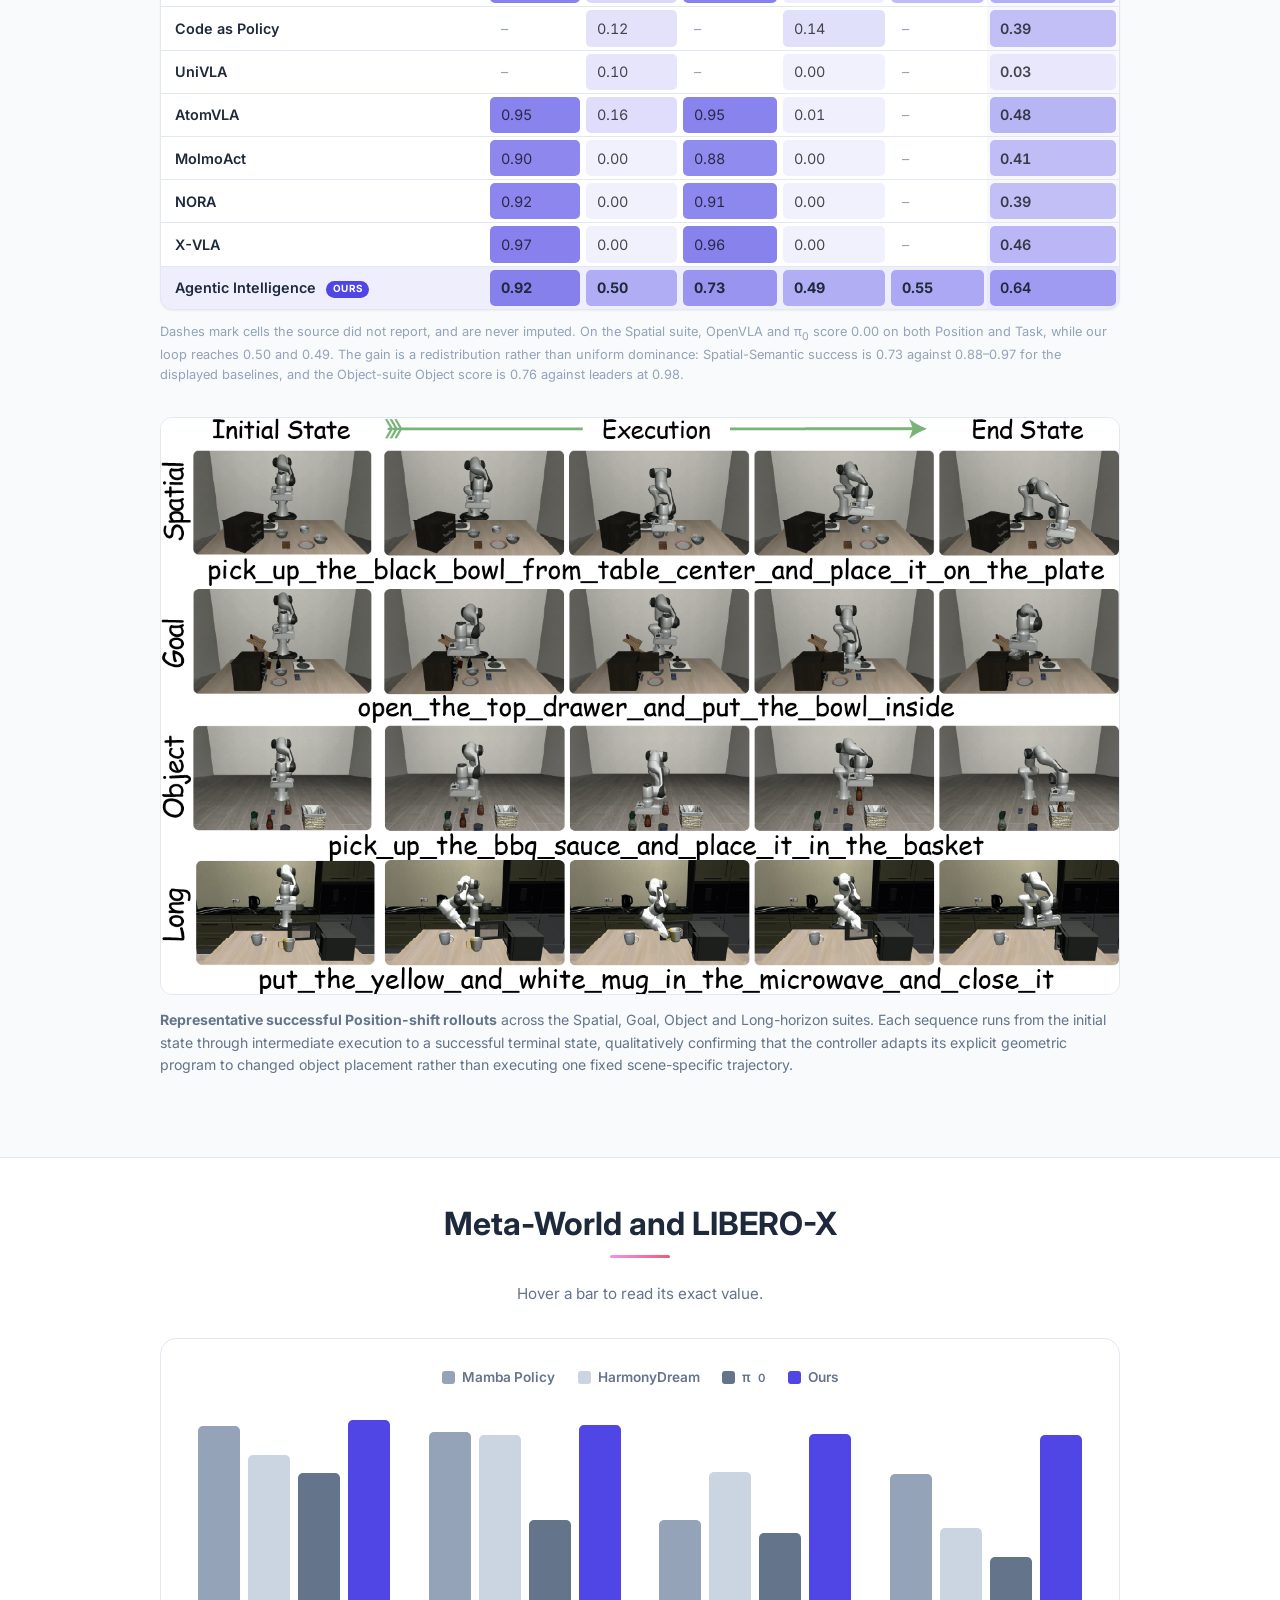
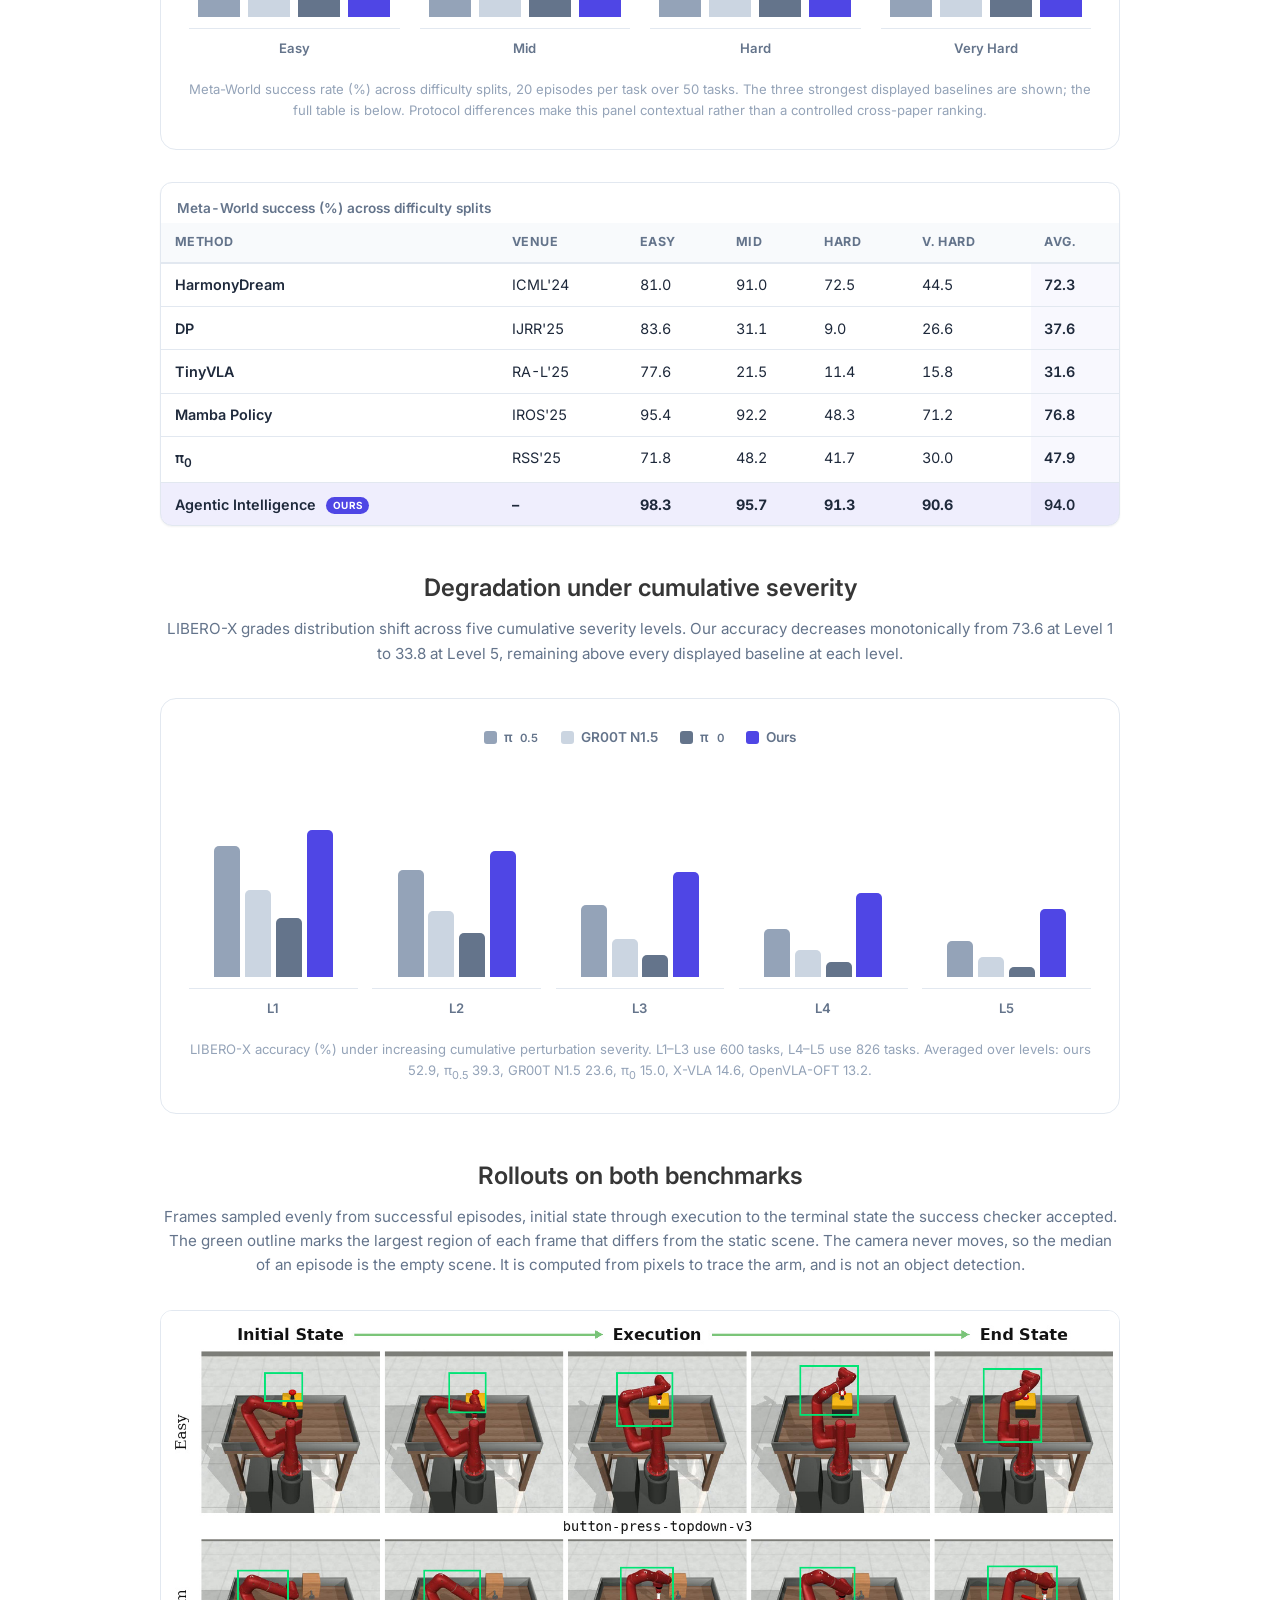
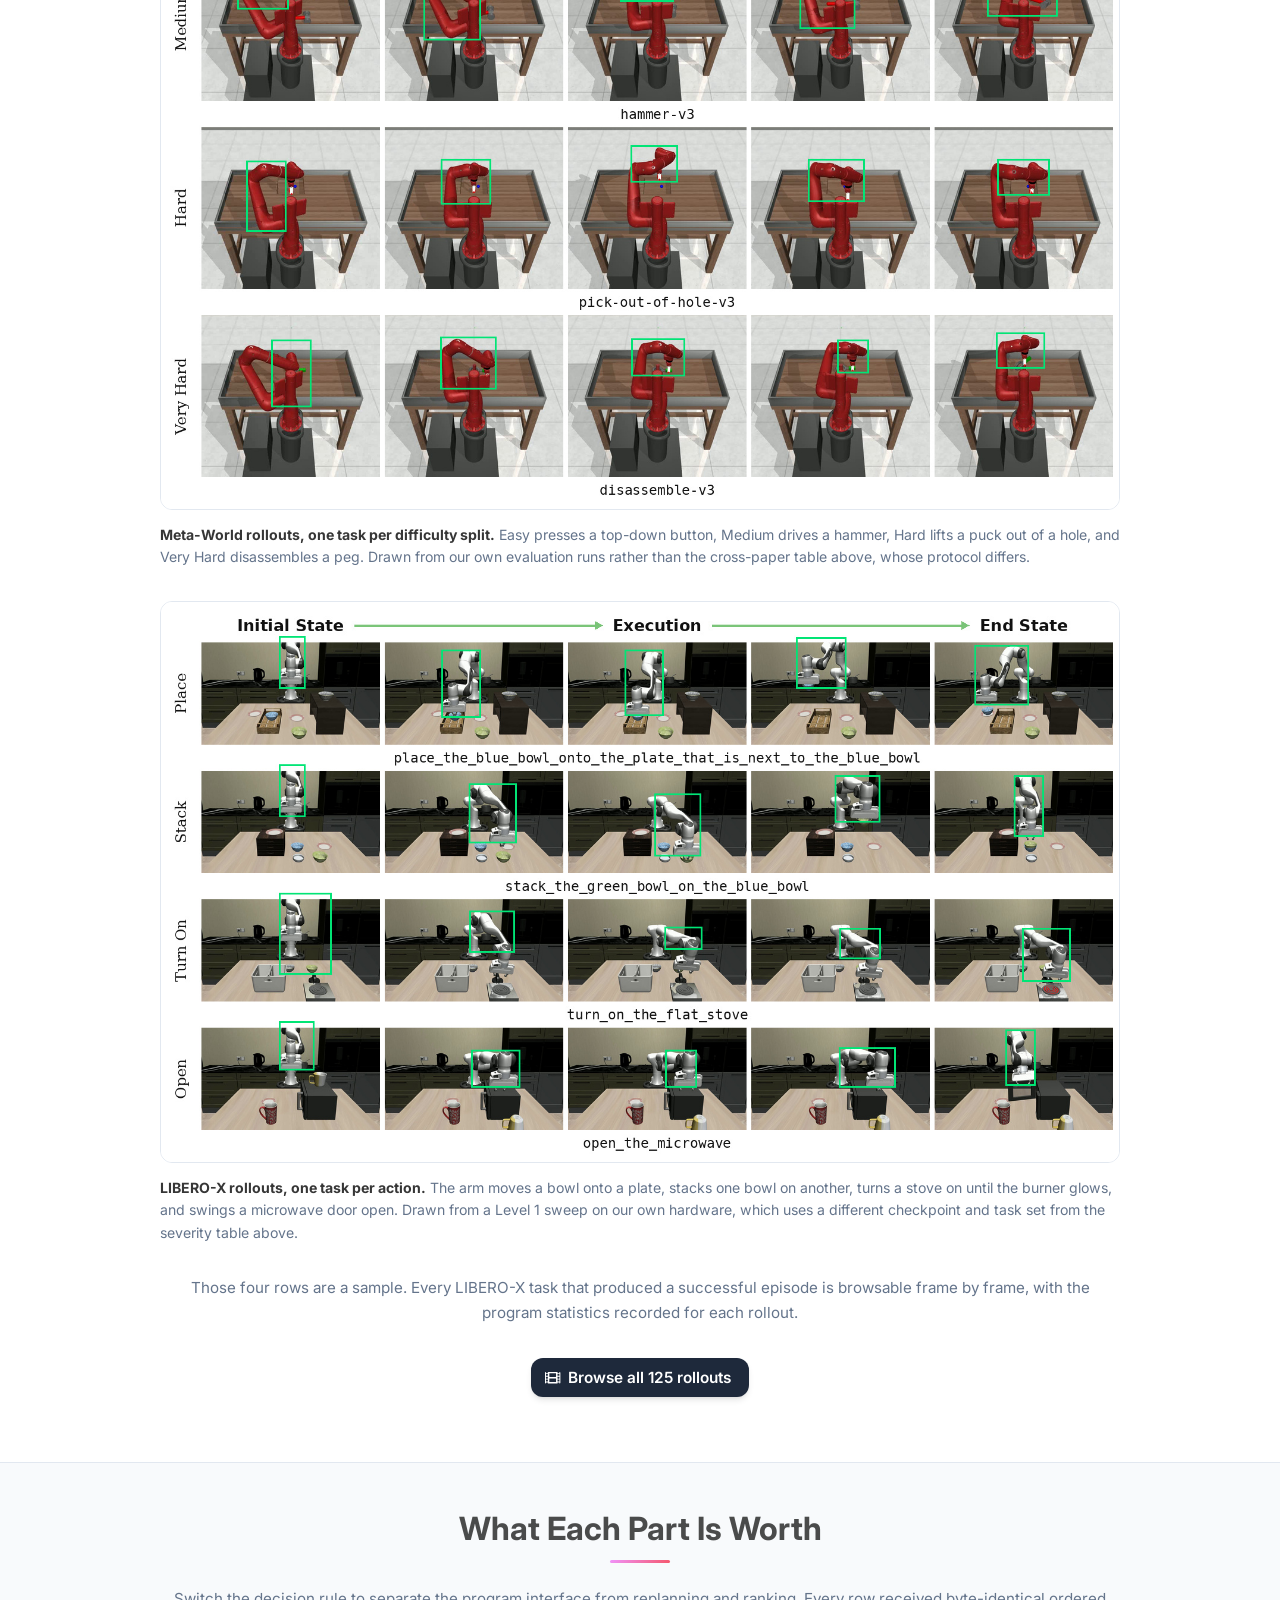
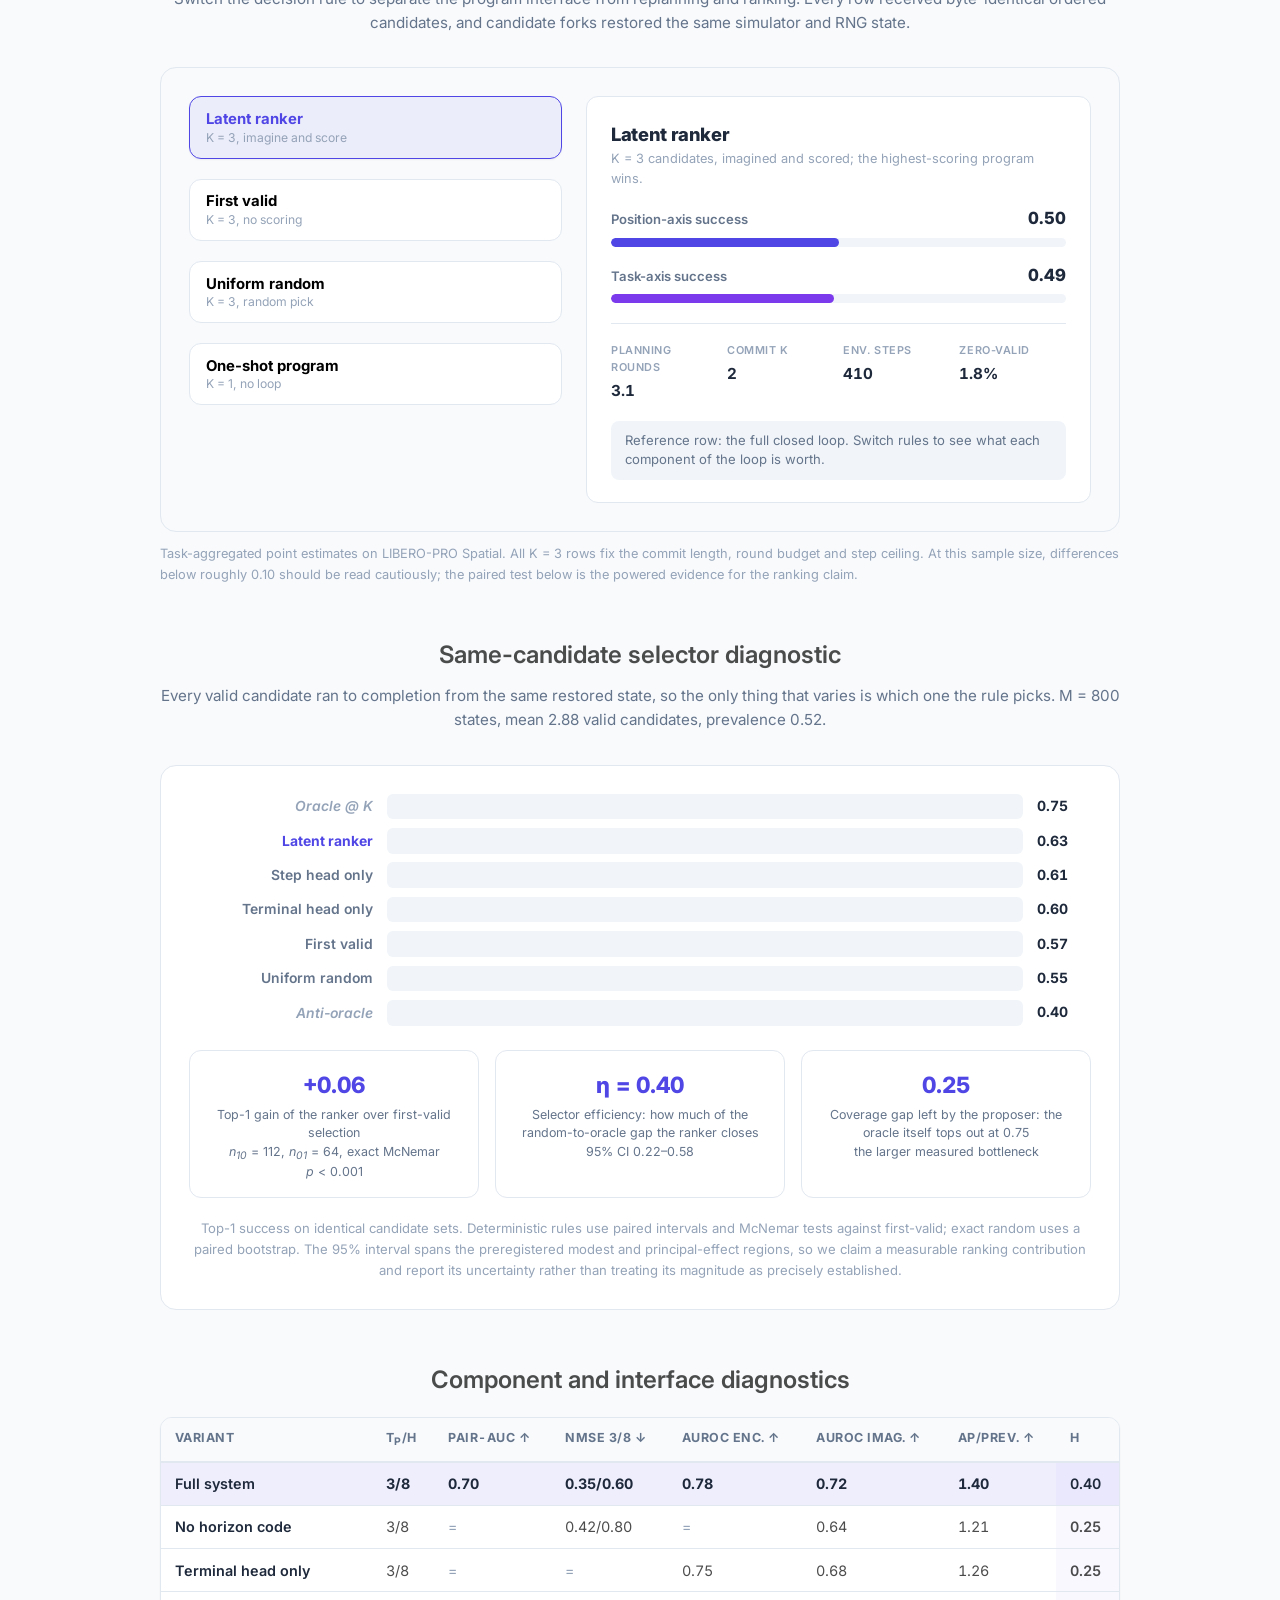
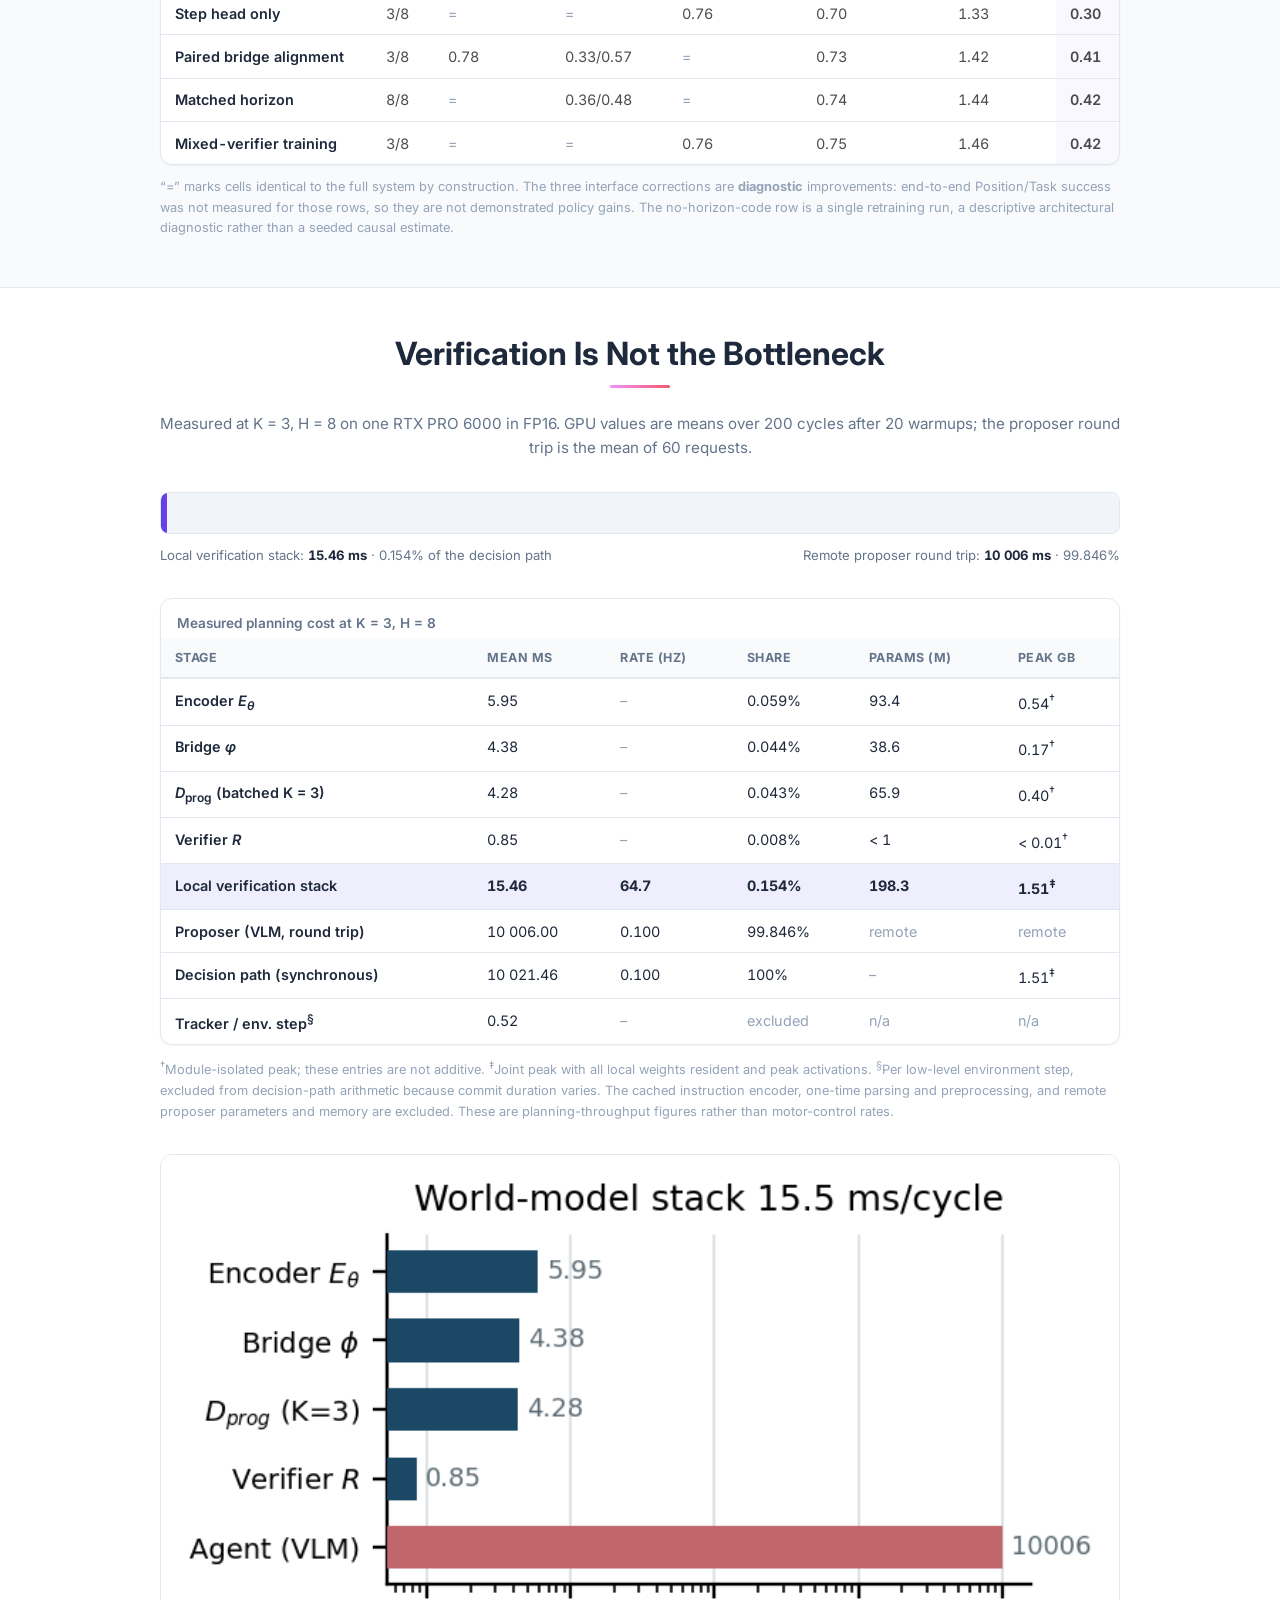
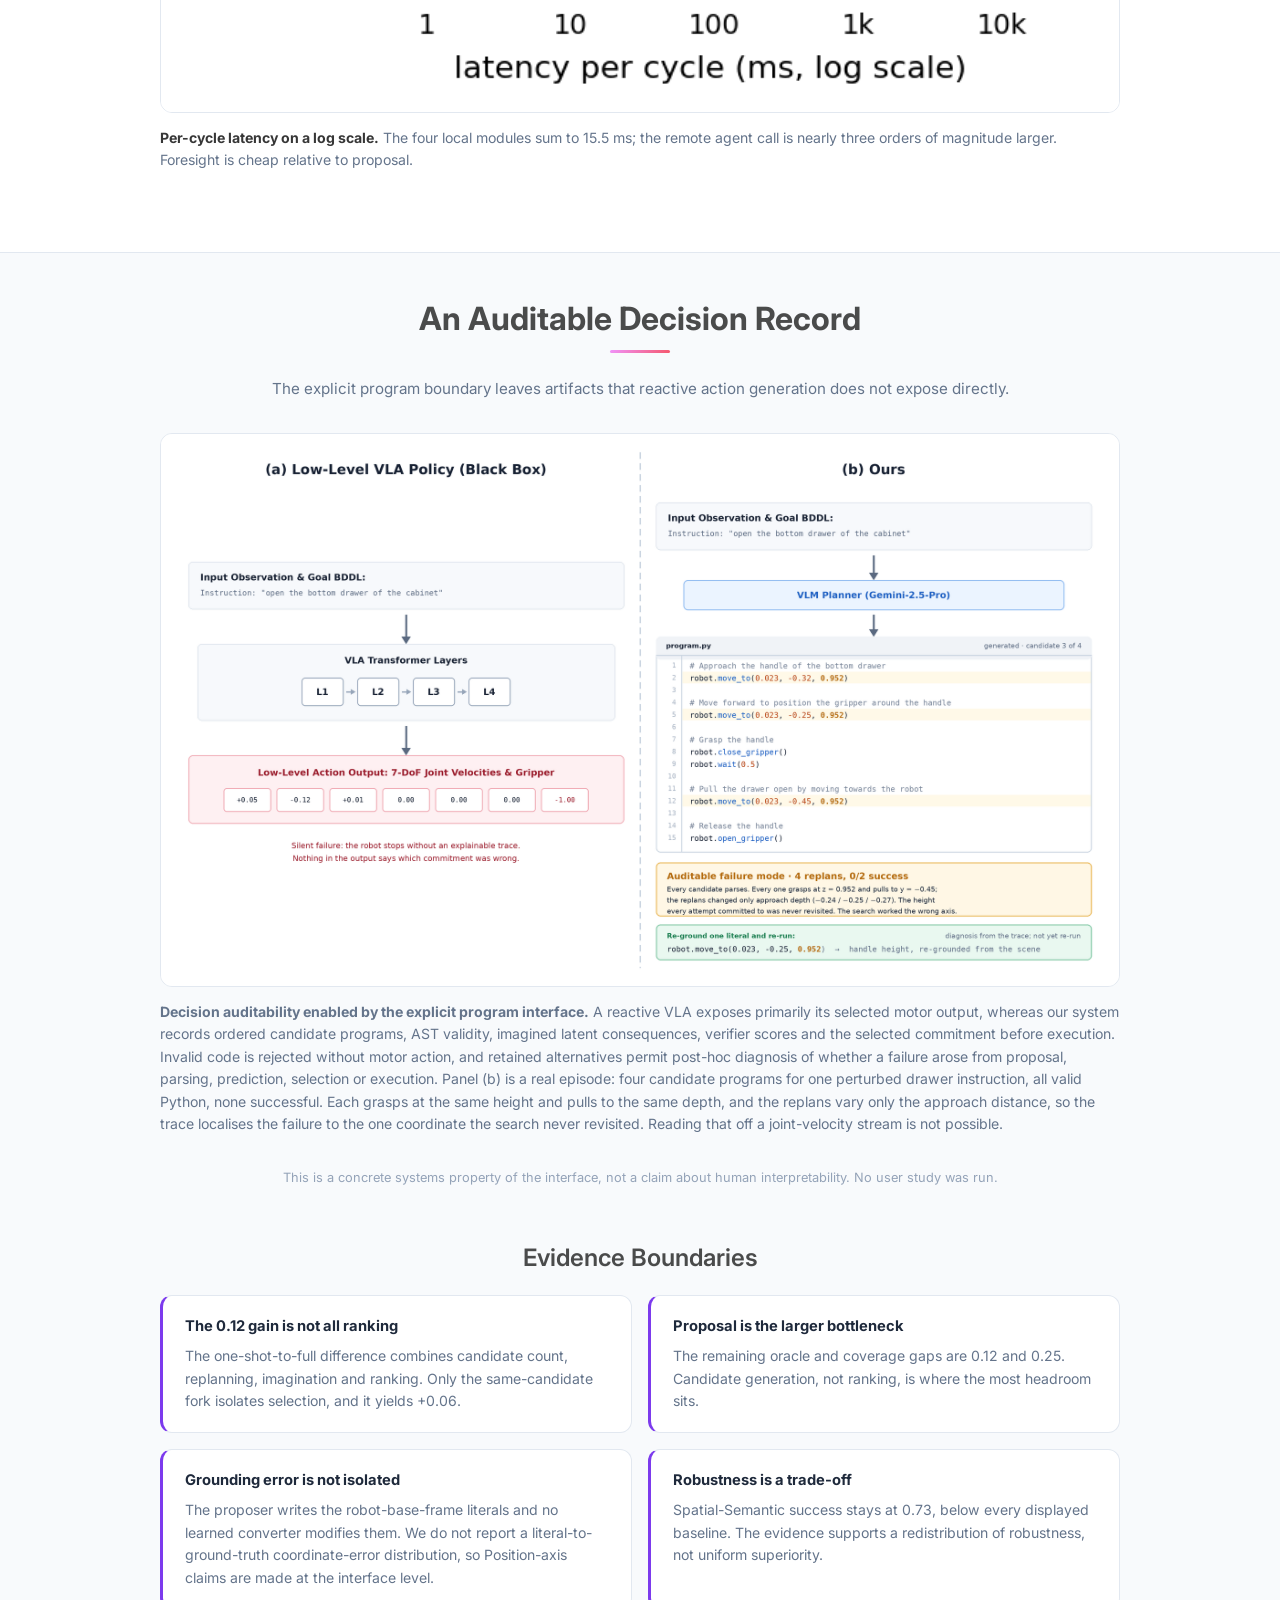
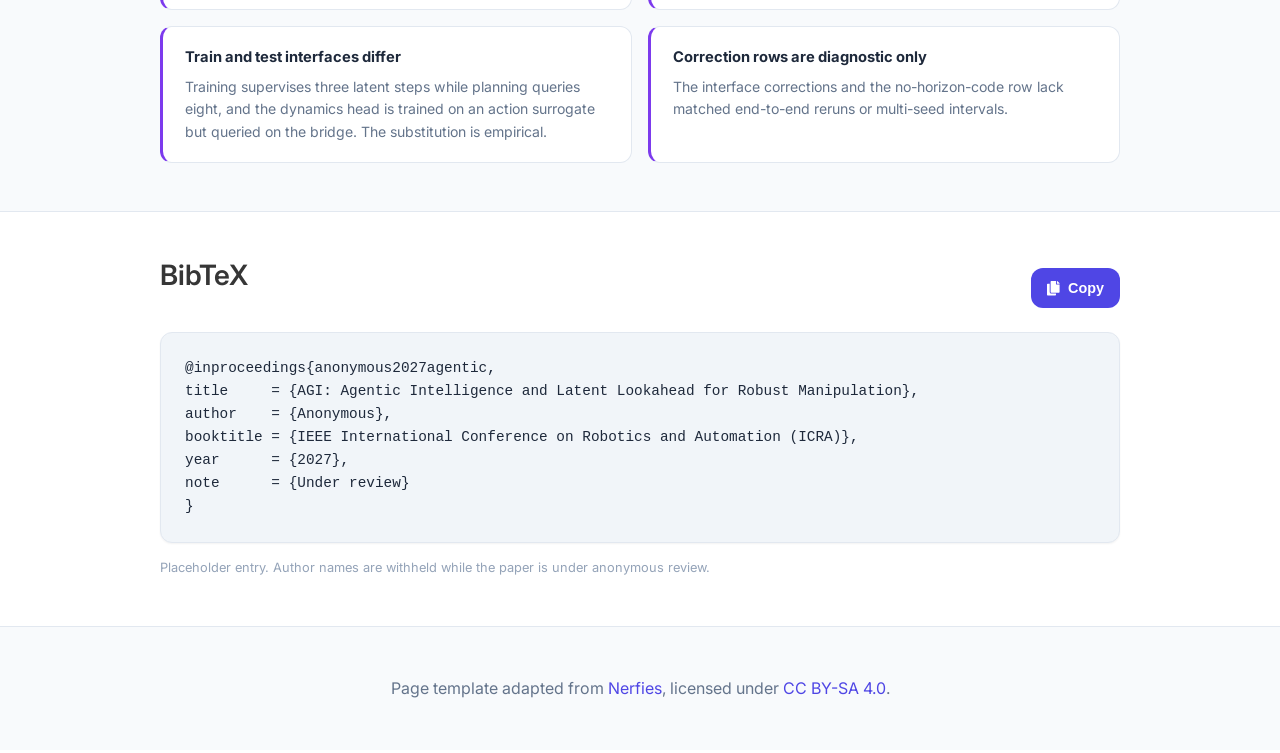
==== commit 25d6aabf: "Update title with AGI prefix and venue badge/bibtex to ICRA'27 under review" ====
--- a/index.html
+++ b/index.html
@@ -21,7 +21,7 @@
   -->
 
   <!-- Primary Meta Tags -->
-  <meta name="title" content="Agentic Intelligence and Latent Lookahead for Robust Manipulation">
+  <meta name="title" content="AGI: Agentic Intelligence and Latent Lookahead for Robust Manipulation">
   <meta name="description" content="A closed-loop manipulation policy that proposes executable programs, imagines their outcomes in a JEPA-style latent world model, and ranks them before the arm moves. 0.64 average success on LIBERO-PRO and 94.0% on Meta-World.">
   <meta name="keywords" content="robot manipulation, agentic policy, program synthesis, robot DSL, latent world model, JEPA, verify-then-execute, LIBERO-PRO, LIBERO-X, Meta-World, distribution shift, vision-language-action">
   <meta name="robots" content="index, follow">
@@ -30,7 +30,7 @@
 
   <!-- Open Graph / Facebook -->
   <meta property="og:type" content="article">
-  <meta property="og:title" content="Agentic Intelligence and Latent Lookahead for Robust Manipulation">
+  <meta property="og:title" content="AGI: Agentic Intelligence and Latent Lookahead for Robust Manipulation">
   <meta property="og:description" content="Propose programs, imagine them in latent space, rank them, then execute. 0.50/0.49 Position/Task success on LIBERO-PRO Spatial where OpenVLA and pi-0 score 0.00.">
   <meta property="og:url" content="https://physical-agi.github.io/Agentic-Intelligence/">
   <meta property="og:image" content="https://physical-agi.github.io/Agentic-Intelligence/static/images/teaser.png">
@@ -42,16 +42,17 @@
 
   <!-- Twitter -->
   <meta name="twitter:card" content="summary_large_image">
-  <meta name="twitter:title" content="Agentic Intelligence and Latent Lookahead for Robust Manipulation">
+  <meta name="twitter:title" content="AGI: Agentic Intelligence and Latent Lookahead for Robust Manipulation">
   <meta name="twitter:description" content="Propose programs, imagine them in latent space, rank them, then execute. 0.64 average success on LIBERO-PRO.">
   <meta name="twitter:image" content="https://physical-agi.github.io/Agentic-Intelligence/static/images/teaser.png">
   <meta name="twitter:image:alt" content="Three paradigms for robot manipulation: VLA models, pixel world models, and the proposed agentic model">
 
   <!-- Academic / Google Scholar -->
-  <meta name="citation_title" content="Agentic Intelligence and Latent Lookahead for Robust Manipulation">
+  <meta name="citation_title" content="AGI: Agentic Intelligence and Latent Lookahead for Robust Manipulation">
+  <meta name="citation_conference_title" content="IEEE International Conference on Robotics and Automation (ICRA)">
+  <meta name="citation_publication_date" content="2027">
   <!-- Author tags intentionally omitted while under anonymous review.
   <meta name="citation_author" content="TODO">
-  <meta name="citation_conference_title" content="IEEE International Conference on Robotics and Automation (ICRA)">
   <meta name="citation_pdf_url" content="TODO">
   -->
 
@@ -67,7 +68,7 @@
   <link rel="preconnect" href="https://fonts.gstatic.com" crossorigin>
   <link rel="preconnect" href="https://cdn.jsdelivr.net">
 
-  <title>Agentic Intelligence and Latent Lookahead for Robust Manipulation</title>
+  <title>AGI: Agentic Intelligence and Latent Lookahead for Robust Manipulation</title>
 
   <!-- Favicon and App Icons -->
   <link rel="icon" type="image/png" href="static/images/robot.png">
@@ -98,7 +99,7 @@
   {
     "@context": "https://schema.org",
     "@type": "ScholarlyArticle",
-    "headline": "Agentic Intelligence and Latent Lookahead for Robust Manipulation",
+    "headline": "AGI: Agentic Intelligence and Latent Lookahead for Robust Manipulation",
     "description": "A closed-loop manipulation policy in which a frozen vision-language agent proposes programs in a nine-primitive robot DSL, a Code-to-Token Bridge conditions a JEPA-style latent dynamics model, and a learned verifier ranks imagined trajectories before execution.",
     "keywords": ["robot manipulation", "program synthesis", "latent world model", "JEPA", "LIBERO-PRO", "Meta-World", "distribution shift"],
     "abstract": "Robust manipulation under distribution shift requires both grounding the current scene and comparing candidate commitments before execution. A frozen vision-language agent proposes programs in a nine-primitive robot DSL with explicit geometric literals, a Code-to-Token Bridge conditions a JEPA-style latent dynamics model, and a learned verifier ranks imagined trajectories. On LIBERO-PRO Spatial the complete loop reaches 0.50 Position and 0.49 Task success; across Meta-World difficulty splits the system averages 94.0% success.",
@@ -141,7 +142,7 @@
       <div class="container is-max-desktop">
         <div class="columns is-centered">
           <div class="column has-text-centered">
-            <h1 class="title is-1 publication-title">Agentic Intelligence and Latent Lookahead for Robust Manipulation</h1>
+            <h1 class="title is-1 publication-title">AGI: Agentic Intelligence and Latent Lookahead for Robust Manipulation</h1>
 
             <div class="is-size-5 publication-authors">
               <span class="author-block">Anonymous Authors</span>
@@ -155,7 +156,7 @@
               paper is under anonymous review.
             -->
 
-            <div class="ai-venue-badge">Under review &middot; ICRA 2027</div>
+            <div class="ai-venue-badge">Under review &middot; IEEE International Conference on Robotics and Automation (ICRA'27)</div>
 
             <div class="column has-text-centered">
               <div class="publication-links">
@@ -1016,10 +1017,11 @@
       </div>
       <!-- TODO: replace with the real entry once the paper is accepted and de-anonymized. -->
       <pre id="bibtex-code"><code>@inproceedings{anonymous2027agentic,
-title     = {Agentic Intelligence and Latent Lookahead for Robust Manipulation},
+title     = {AGI: Agentic Intelligence and Latent Lookahead for Robust Manipulation},
 author    = {Anonymous},
-booktitle = {Under review at the IEEE International Conference on Robotics and Automation (ICRA)},
-year      = {2027}
+booktitle = {IEEE International Conference on Robotics and Automation (ICRA)},
+year      = {2027},
+note      = {Under review}
 }</code></pre>
       <p class="ai-table-note">
         Placeholder entry. Author names are withheld while the paper is under anonymous review.
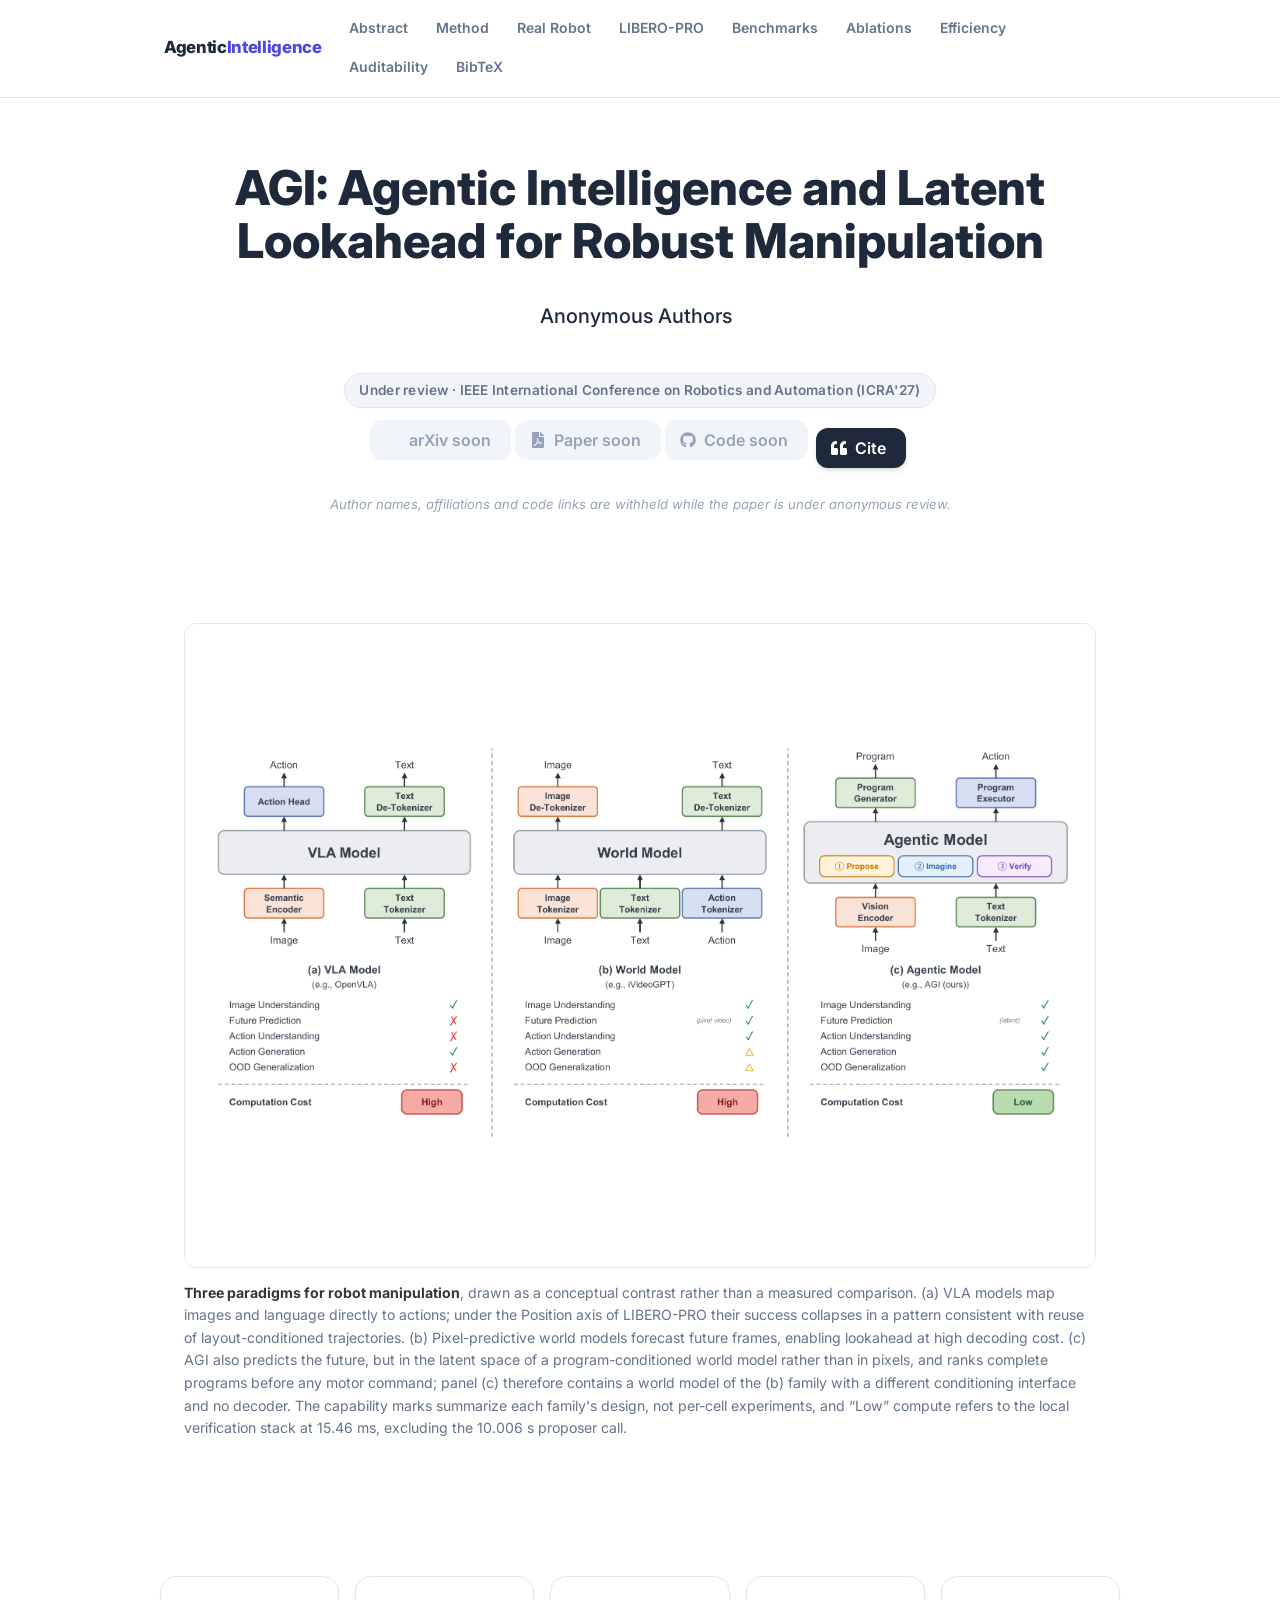
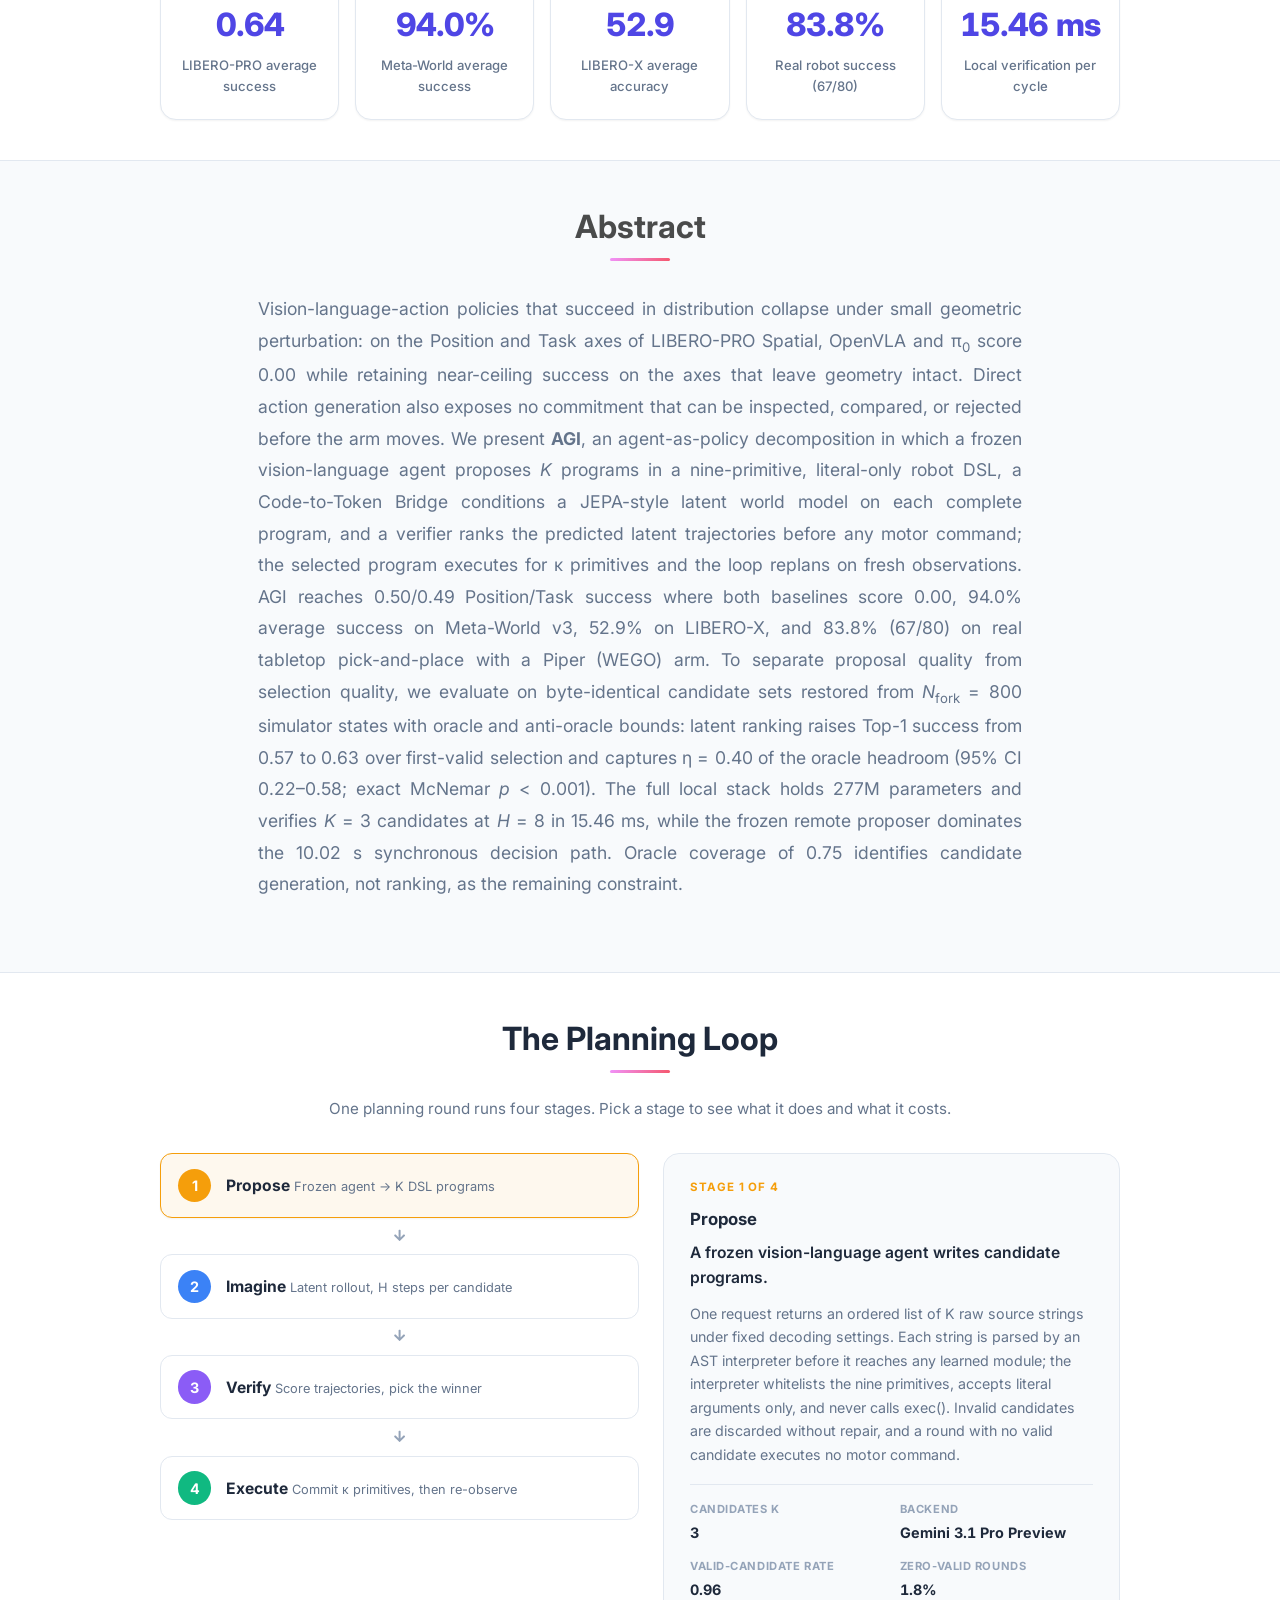
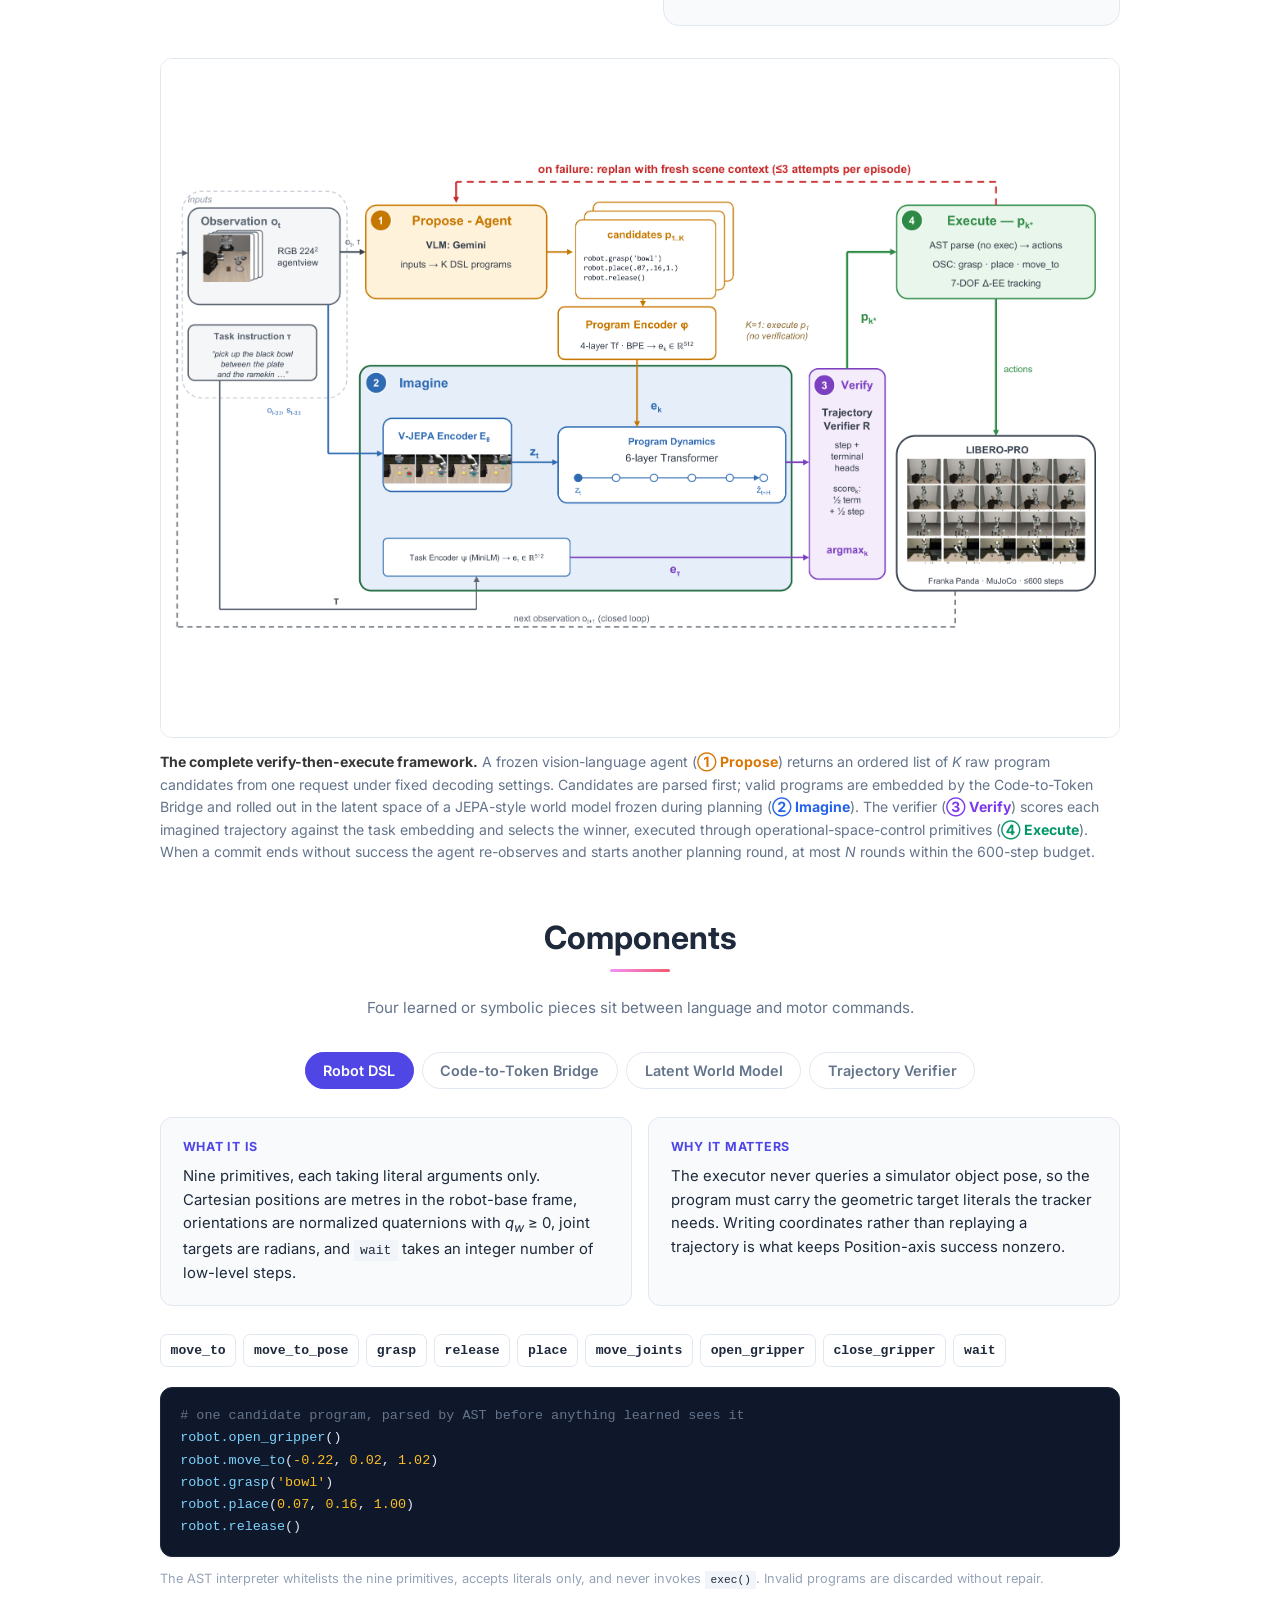
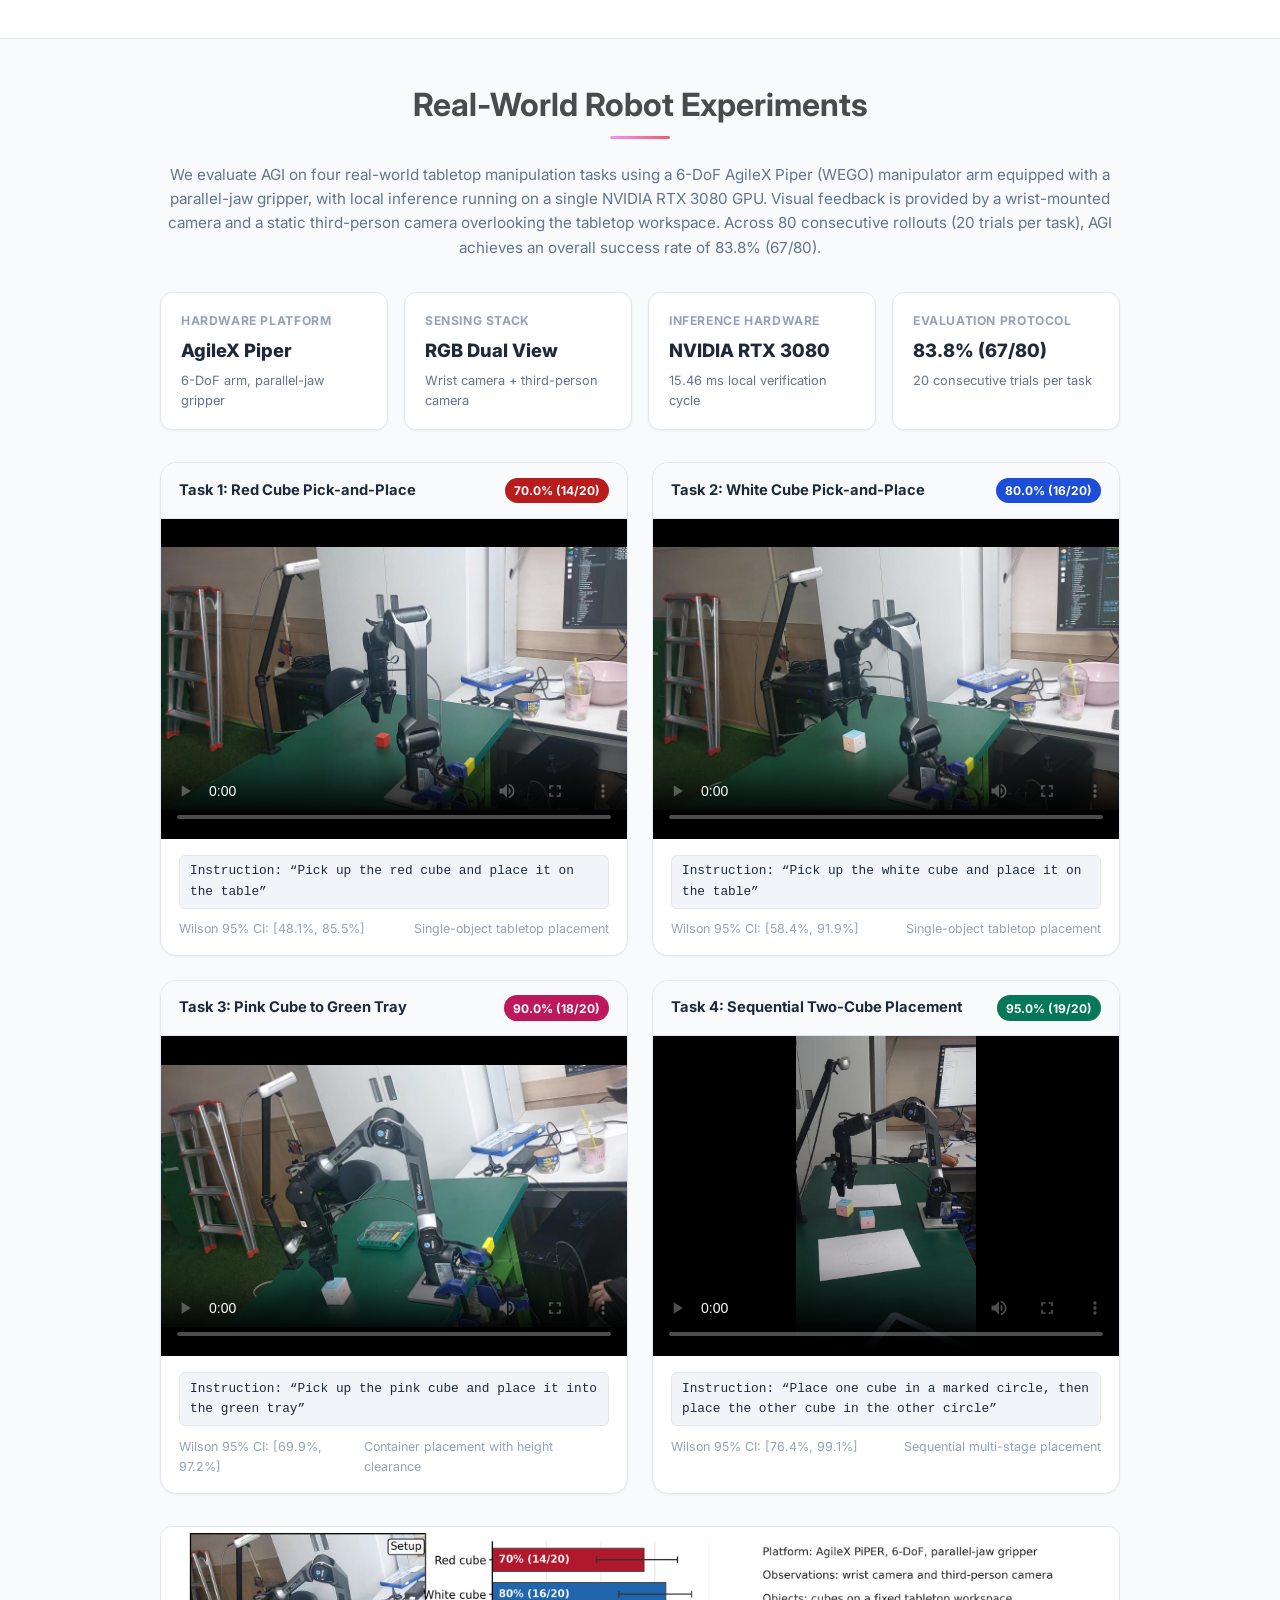
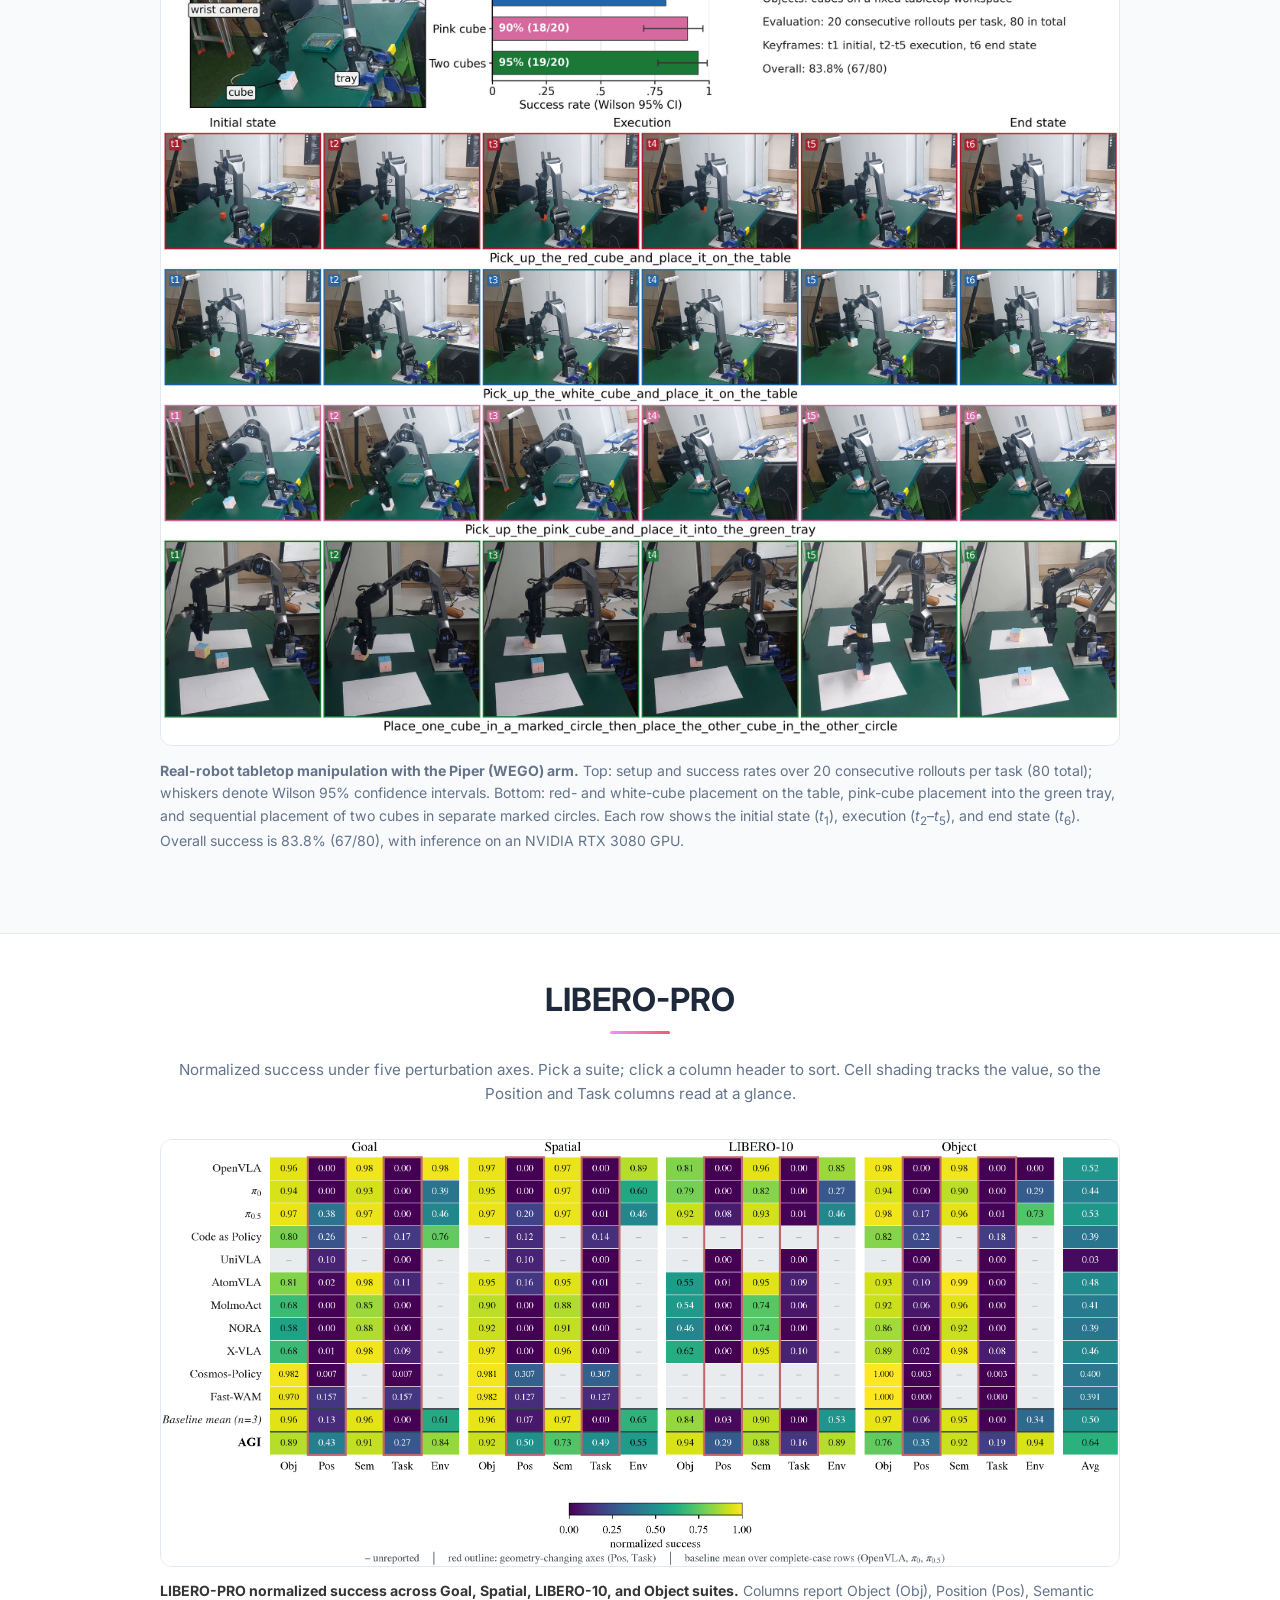
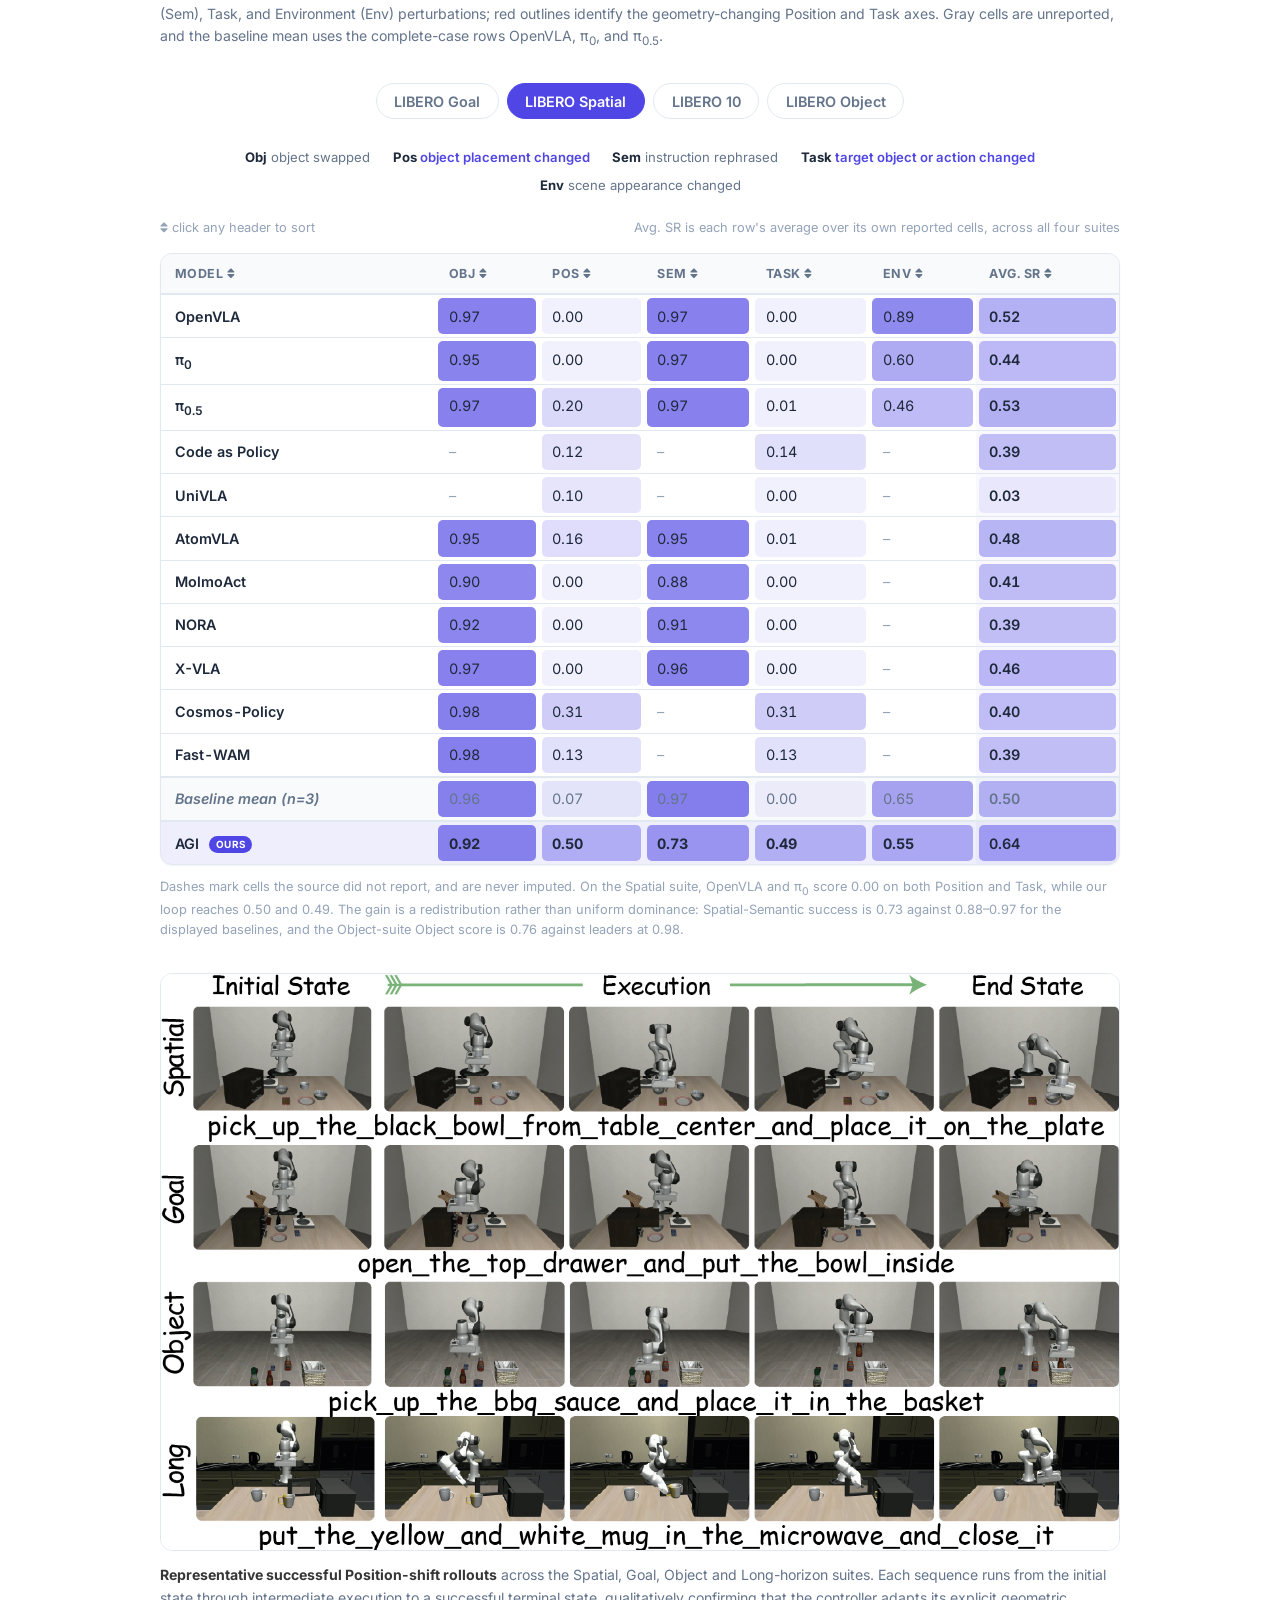
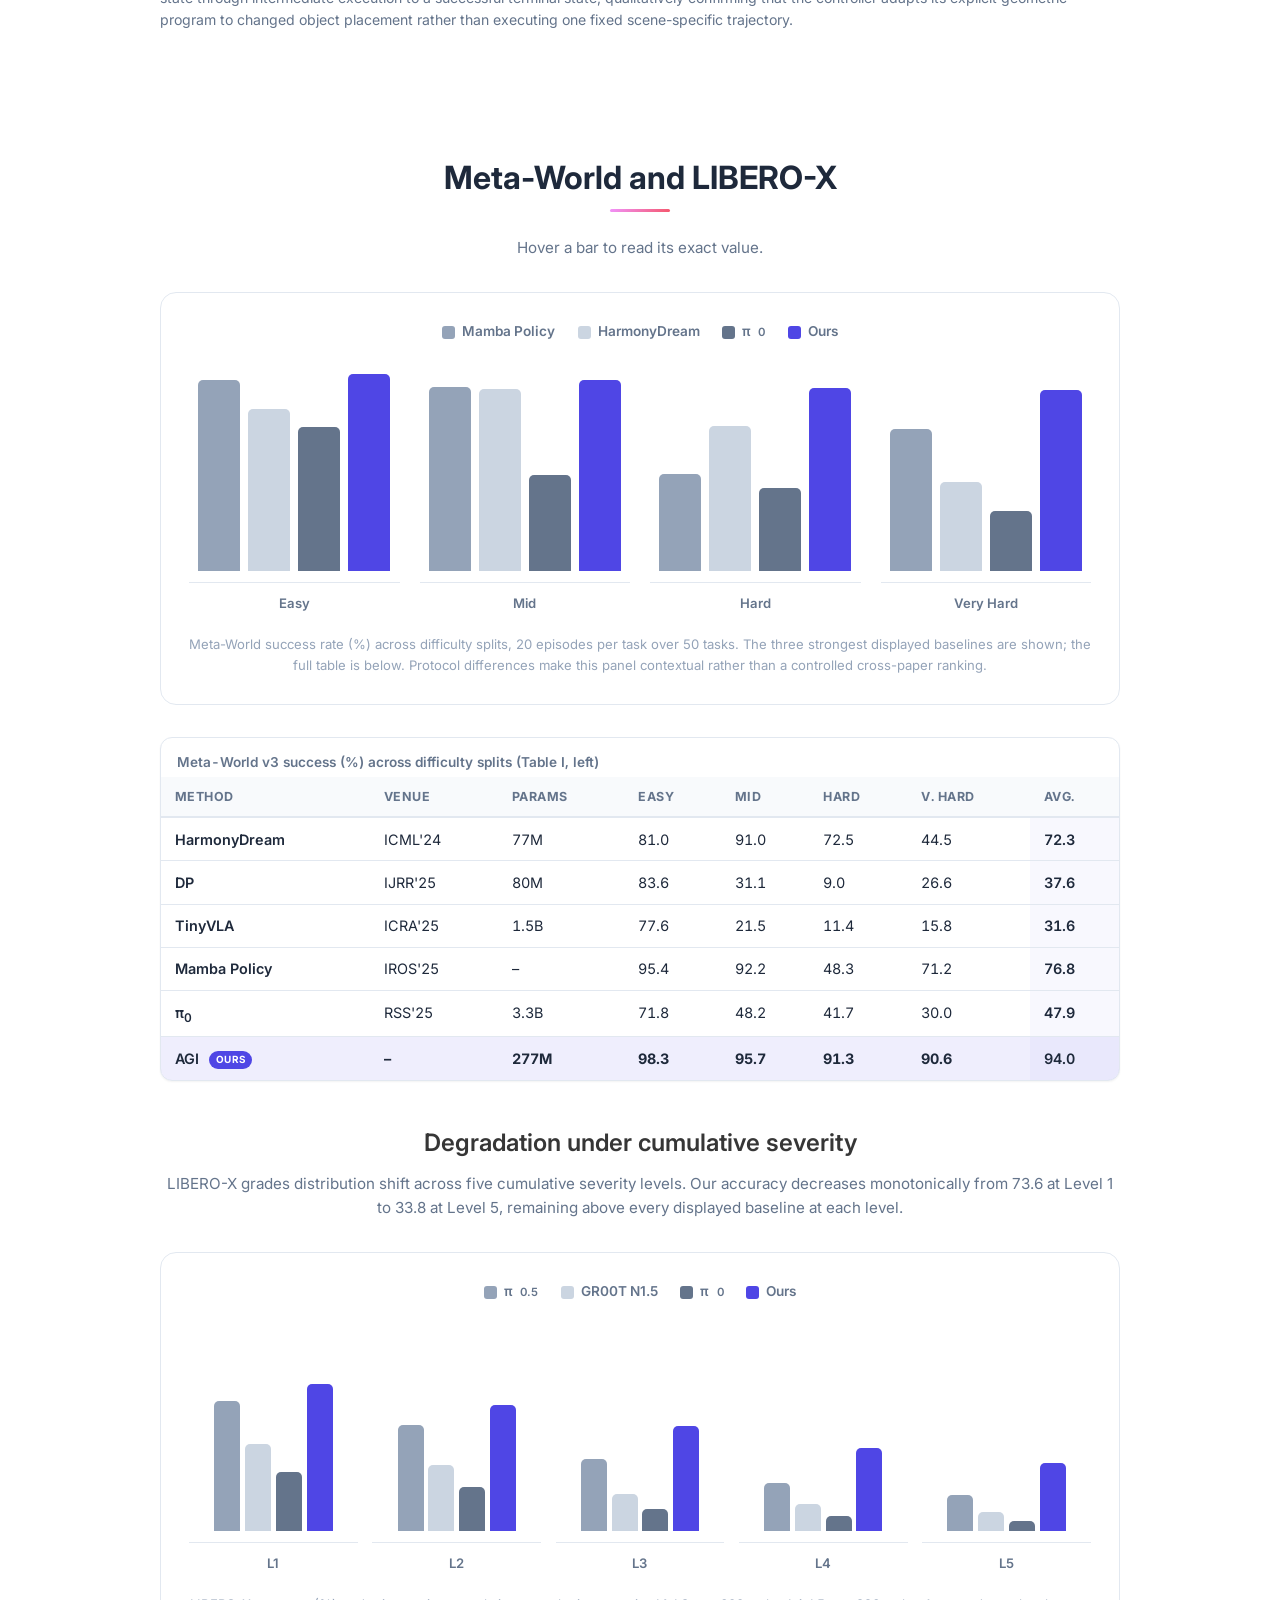
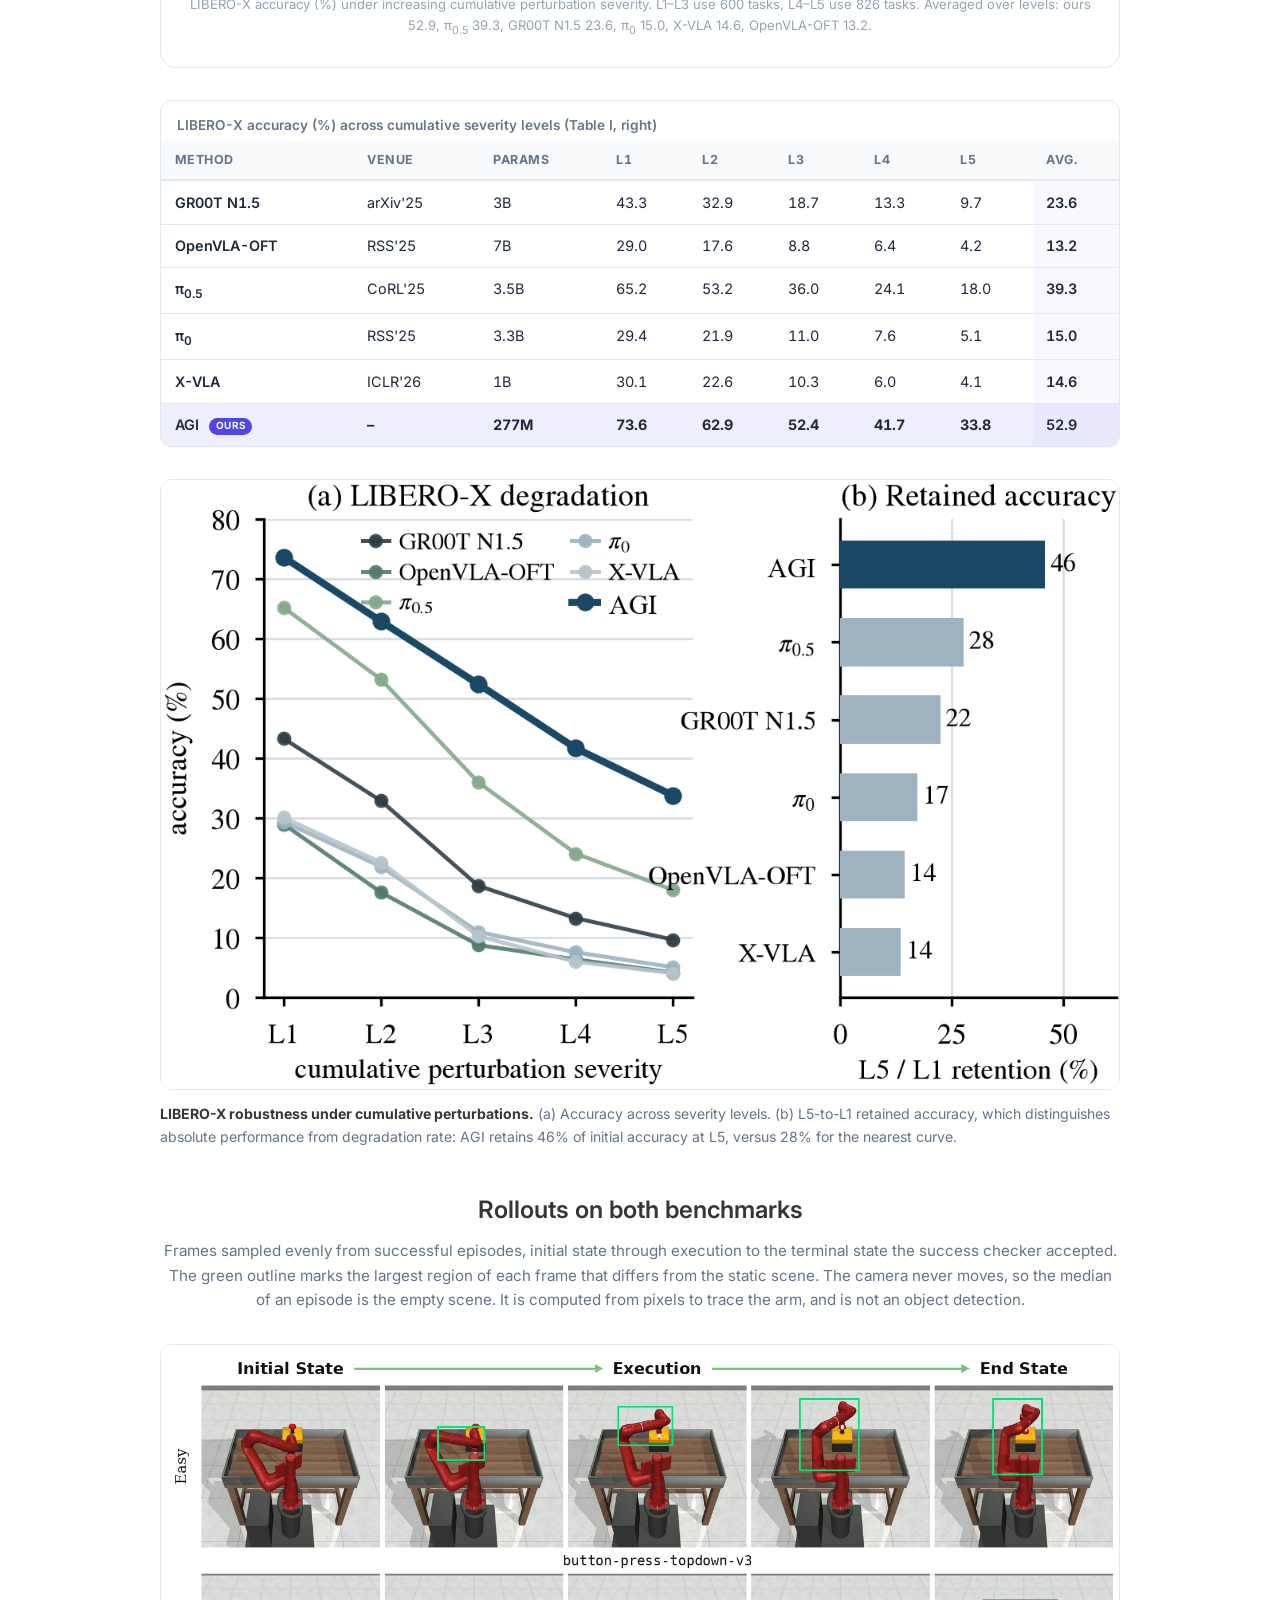
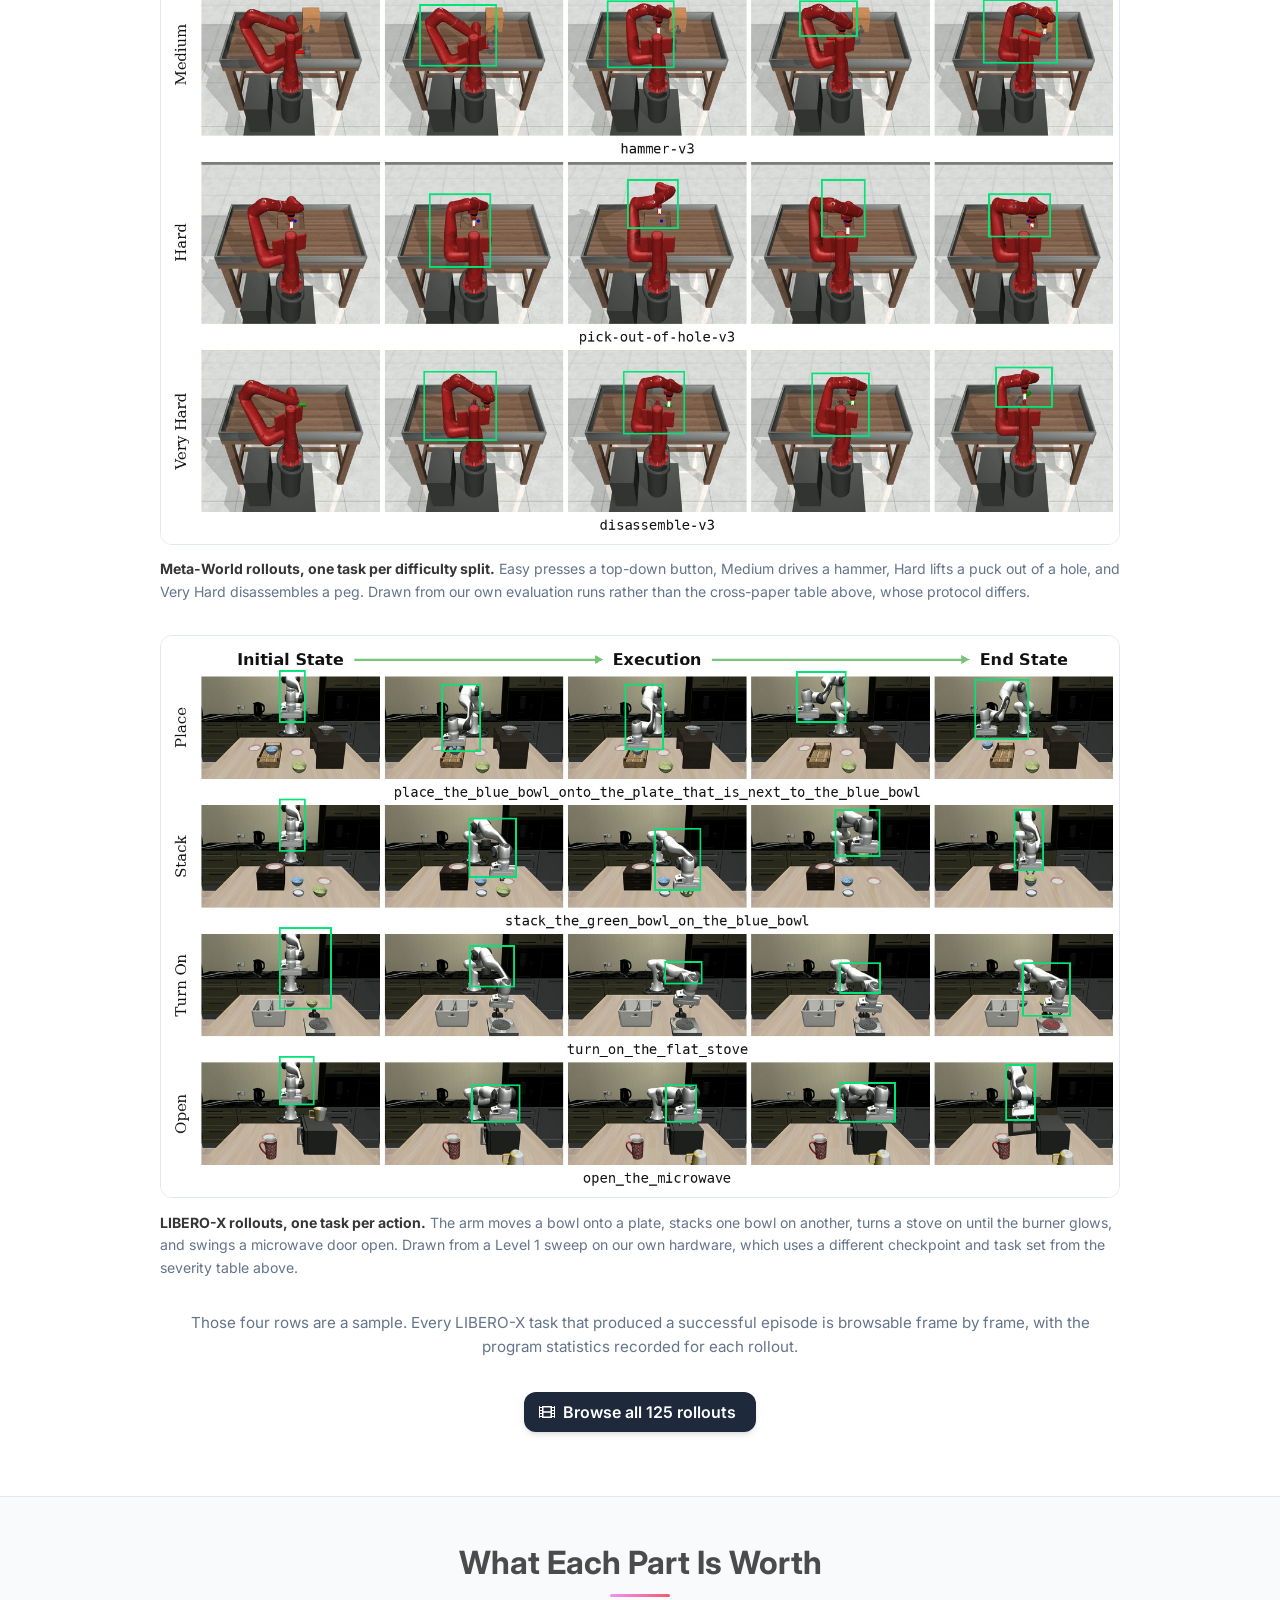
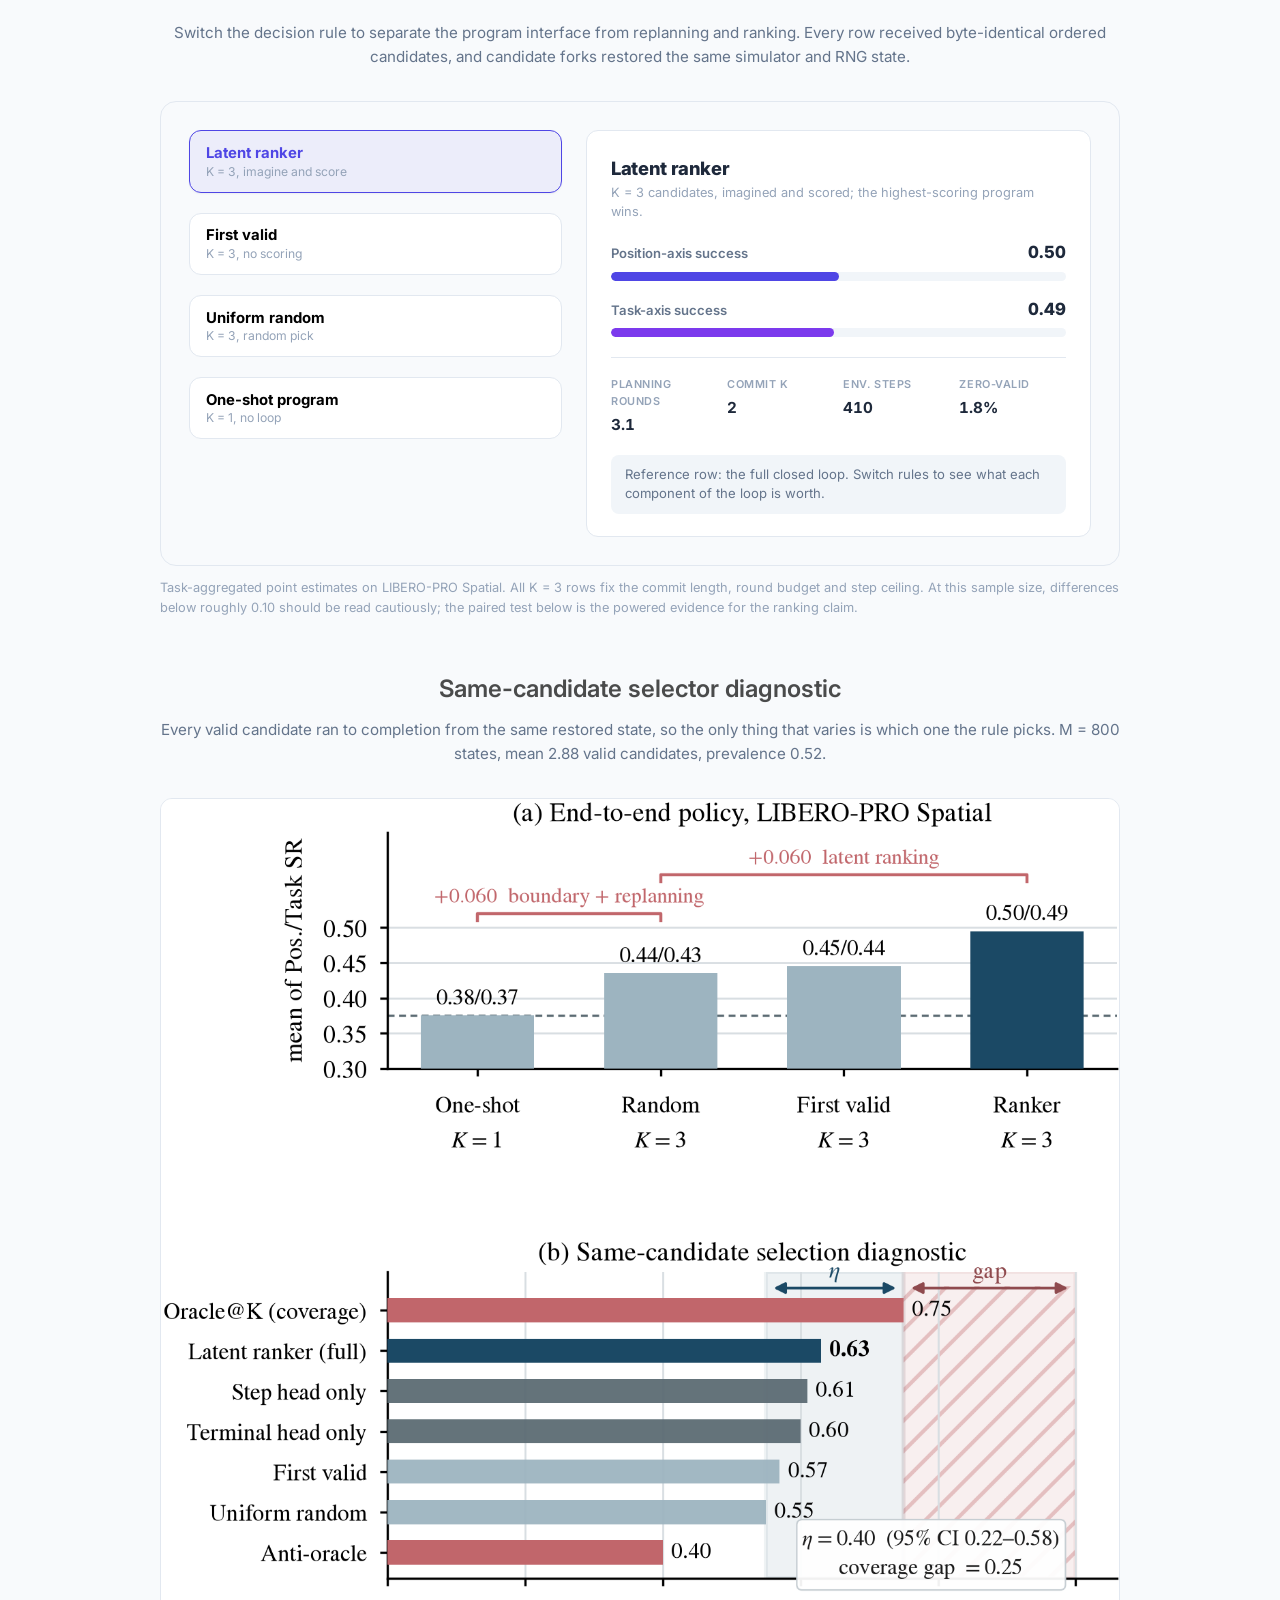
==== commit 1d02bb1b: "feat: add real-robot demos, publication figures, and benchmark updates from ICRA 2027 paper" ====
--- a/index.html
+++ b/index.html
@@ -123,6 +123,7 @@
     <div class="ai-nav-links" id="ai-nav-links">
       <a href="#abstract">Abstract</a>
       <a href="#method">Method</a>
+      <a href="#real-robot">Real Robot</a>
       <a href="#results">LIBERO-PRO</a>
       <a href="#benchmarks">Benchmarks</a>
       <a href="#ablation">Ablations</a>
@@ -209,12 +210,13 @@
           <figcaption>
             <strong>Three paradigms for robot manipulation</strong>, drawn as a conceptual contrast rather than a
             measured comparison. (a) VLA models map images and language directly to actions; under the Position axis
-            of LIBERO-PRO their success collapses in a pattern consistent with memorized layout-trajectory pairs.
-            (b) Pixel-predictive world models forecast future frames, enabling look-ahead at high decoding cost.
-            (c) Our method proposes executable programs, predicts their outcomes in a JEPA-style latent model frozen
-            during planning, and ranks them before any motor command, reasoning in latent space rather than pixels.
+            of LIBERO-PRO their success collapses in a pattern consistent with reuse of layout-conditioned trajectories.
+            (b) Pixel-predictive world models forecast future frames, enabling lookahead at high decoding cost.
+            (c) AGI also predicts the future, but in the latent space of a program-conditioned world model rather than in pixels,
+            and ranks complete programs before any motor command; panel (c) therefore contains a world model of the (b) family
+            with a different conditioning interface and no decoder.
             The capability marks summarize each family's design, not per-cell experiments, and &ldquo;Low&rdquo;
-            compute refers to the local verification stack, excluding the proposer call.
+            compute refers to the local verification stack at 15.46 ms, excluding the 10.006 s proposer call.
           </figcaption>
         </figure>
       </div>
@@ -236,6 +238,10 @@
         <div class="ai-stat">
           <div class="ai-stat-value" data-count-to="52.9" data-decimals="1">0.0</div>
           <div class="ai-stat-label">LIBERO-X average accuracy</div>
+        </div>
+        <div class="ai-stat">
+          <div class="ai-stat-value" data-count-to="83.8" data-decimals="1" data-suffix="%">0%</div>
+          <div class="ai-stat-label">Real robot success (67/80)</div>
         </div>
         <div class="ai-stat">
           <div class="ai-stat-value" data-count-to="15.46" data-decimals="2" data-suffix=" ms">0 ms</div>
@@ -253,22 +259,23 @@
           <h2 class="title is-3">Abstract</h2>
           <div class="content has-text-justified">
             <p>
-              Robust manipulation under distribution shift requires both grounding the current scene and comparing
-              candidate commitments before execution. We present a closed-loop policy in which a frozen
-              vision-language agent proposes programs in a <strong>nine-primitive robot DSL</strong> with explicit
-              geometric literals, a <strong>Code-to-Token Bridge</strong> conditions a JEPA-style latent dynamics
-              model, and a <strong>learned verifier</strong> ranks imagined trajectories. On LIBERO-PRO Spatial,
-              one-shot program execution without imagination or ranking already reaches 0.38 Position and 0.37 Task
-              success; the complete loop reaches 0.50 and 0.49, respectively. Thus the program interface accounts for
-              most of the nonzero shifted performance, while replanning and selection add a 0.12 average gain. On
-              byte-identical candidate sets, the latent ranker reaches 0.63 Top-1 success versus 0.57 for first-valid
-              selection, with selector efficiency &eta;&nbsp;=&nbsp;0.40 (95% CI 0.22&ndash;0.58; exact McNemar
-              <em>p</em>&nbsp;&lt;&nbsp;0.001). Oracle coverage is 0.75, identifying candidate generation as the larger
-              remaining bottleneck. The gain is not uniform: Spatial-Semantic success is 0.73, below the displayed
-              0.88&ndash;0.97 range. Across the reported Meta-World difficulty splits, the system averages 94.0%
-              success. At K&nbsp;=&nbsp;3, H&nbsp;=&nbsp;8, local verification takes 15.46&nbsp;ms
-              (64.7&nbsp;cycles/s), whereas synchronous proposal plus verification takes 10.021&nbsp;s
-              (0.10&nbsp;decisions/s) before task-dependent execution.
+              Vision-language-action policies that succeed in distribution collapse under small geometric perturbation:
+              on the Position and Task axes of LIBERO-PRO Spatial, OpenVLA and &pi;<sub>0</sub> score 0.00 while retaining
+              near-ceiling success on the axes that leave geometry intact. Direct action generation also exposes no
+              commitment that can be inspected, compared, or rejected before the arm moves. We present <strong>AGI</strong>,
+              an agent-as-policy decomposition in which a frozen vision-language agent proposes <em>K</em> programs in a
+              nine-primitive, literal-only robot DSL, a Code-to-Token Bridge conditions a JEPA-style latent world model on
+              each complete program, and a verifier ranks the predicted latent trajectories before any motor command; the
+              selected program executes for &kappa; primitives and the loop replans on fresh observations. AGI reaches
+              0.50/0.49 Position/Task success where both baselines score 0.00, 94.0% average success on Meta-World v3,
+              52.9% on LIBERO-X, and 83.8% (67/80) on real tabletop pick-and-place with a Piper (WEGO) arm. To separate
+              proposal quality from selection quality, we evaluate on byte-identical candidate sets restored from
+              <em>N</em><sub>fork</sub> = 800 simulator states with oracle and anti-oracle bounds: latent ranking raises
+              Top-1 success from 0.57 to 0.63 over first-valid selection and captures &eta; = 0.40 of the oracle headroom
+              (95% CI 0.22&ndash;0.58; exact McNemar <em>p</em> &lt; 0.001). The full local stack holds 277M parameters
+              and verifies <em>K</em> = 3 candidates at <em>H</em> = 8 in 15.46 ms, while the frozen remote proposer
+              dominates the 10.02 s synchronous decision path. Oracle coverage of 0.75 identifies candidate generation,
+              not ranking, as the remaining constraint.
             </p>
           </div>
         </div>
@@ -433,6 +440,16 @@
           Removing the horizon code worsens normalized latent MSE from 0.35/0.60 to 0.42/0.80 at horizons 3 and 8, and
           drops selector efficiency from 0.40 to 0.25.
         </p>
+
+        <figure class="ai-figure" style="margin-top:1.25rem">
+          <img src="static/images/liberox_latent_imagination.png" class="ai-zoomable" loading="lazy"
+               alt="Latent imagination rollouts in feature space across prediction steps">
+          <figcaption>
+            <strong>Latent imagination in feature space.</strong> The program-conditioned dynamics head decodes
+            multi-step feature trajectories from the seed observation latent without pixel decoding, predicting
+            physical consequences directly in representation space.
+          </figcaption>
+        </figure>
       </div>
 
       <div class="ai-tab-panel" role="tabpanel" data-panel="verifier">
@@ -458,14 +475,160 @@
     </div>
   </section>
 
+  <!-- Real Robot Experiments -->
+  <section class="section hero is-light" id="real-robot">
+    <div class="container is-max-desktop">
+      <h2 class="title is-3 has-text-centered">Real-World Robot Experiments</h2>
+      <p class="ai-section-intro">
+        We evaluate AGI on four real-world tabletop manipulation tasks using a 6-DoF AgileX Piper (WEGO) manipulator arm
+        equipped with a parallel-jaw gripper, with local inference running on a single NVIDIA RTX 3080 GPU. Visual feedback
+        is provided by a wrist-mounted camera and a static third-person camera overlooking the tabletop workspace.
+        Across 80 consecutive rollouts (20 trials per task), AGI achieves an overall success rate of 83.8% (67/80).
+      </p>
+
+      <div class="ai-realrobot-overview">
+        <div class="ai-realrobot-card">
+          <div class="ai-card-label">Hardware Platform</div>
+          <div class="ai-card-val">AgileX Piper</div>
+          <div class="ai-card-sub">6-DoF arm, parallel-jaw gripper</div>
+        </div>
+        <div class="ai-realrobot-card">
+          <div class="ai-card-label">Sensing Stack</div>
+          <div class="ai-card-val">RGB Dual View</div>
+          <div class="ai-card-sub">Wrist camera + third-person camera</div>
+        </div>
+        <div class="ai-realrobot-card">
+          <div class="ai-card-label">Inference Hardware</div>
+          <div class="ai-card-val">NVIDIA RTX 3080</div>
+          <div class="ai-card-sub">15.46 ms local verification cycle</div>
+        </div>
+        <div class="ai-realrobot-card">
+          <div class="ai-card-label">Evaluation Protocol</div>
+          <div class="ai-card-val">83.8% (67/80)</div>
+          <div class="ai-card-sub">20 consecutive trials per task</div>
+        </div>
+      </div>
+
+      <div class="ai-video-grid">
+        <!-- Task 1 -->
+        <div class="ai-video-card">
+          <div class="ai-video-header">
+            <h3 class="ai-video-title">Task 1: Red Cube Pick-and-Place</h3>
+            <span class="ai-video-badge ai-badge-red">70.0% (14/20)</span>
+          </div>
+          <div class="ai-video-player-box">
+            <video controls playsinline preload="metadata" poster="static/videos/posters/real_robot_red_cube_poster.jpg">
+              <source src="static/videos/real_robot_red_cube.mp4" type="video/mp4">
+              Your browser does not support HTML5 video.
+            </video>
+          </div>
+          <div class="ai-video-footer">
+            <div class="ai-video-instruction">Instruction: &ldquo;Pick up the red cube and place it on the table&rdquo;</div>
+            <div class="ai-video-meta">
+              <span>Wilson 95% CI: [48.1%, 85.5%]</span>
+              <span>Single-object tabletop placement</span>
+            </div>
+          </div>
+        </div>
+
+        <!-- Task 2 -->
+        <div class="ai-video-card">
+          <div class="ai-video-header">
+            <h3 class="ai-video-title">Task 2: White Cube Pick-and-Place</h3>
+            <span class="ai-video-badge ai-badge-blue">80.0% (16/20)</span>
+          </div>
+          <div class="ai-video-player-box">
+            <video controls playsinline preload="metadata" poster="static/videos/posters/real_robot_white_cube_poster.jpg">
+              <source src="static/videos/real_robot_white_cube.mp4" type="video/mp4">
+              Your browser does not support HTML5 video.
+            </video>
+          </div>
+          <div class="ai-video-footer">
+            <div class="ai-video-instruction">Instruction: &ldquo;Pick up the white cube and place it on the table&rdquo;</div>
+            <div class="ai-video-meta">
+              <span>Wilson 95% CI: [58.4%, 91.9%]</span>
+              <span>Single-object tabletop placement</span>
+            </div>
+          </div>
+        </div>
+
+        <!-- Task 3 -->
+        <div class="ai-video-card">
+          <div class="ai-video-header">
+            <h3 class="ai-video-title">Task 3: Pink Cube to Green Tray</h3>
+            <span class="ai-video-badge ai-badge-pink">90.0% (18/20)</span>
+          </div>
+          <div class="ai-video-player-box">
+            <video controls playsinline preload="metadata" poster="static/videos/posters/real_robot_pink_cube_poster.jpg">
+              <source src="static/videos/real_robot_pink_cube.mp4" type="video/mp4">
+              Your browser does not support HTML5 video.
+            </video>
+          </div>
+          <div class="ai-video-footer">
+            <div class="ai-video-instruction">Instruction: &ldquo;Pick up the pink cube and place it into the green tray&rdquo;</div>
+            <div class="ai-video-meta">
+              <span>Wilson 95% CI: [69.9%, 97.2%]</span>
+              <span>Container placement with height clearance</span>
+            </div>
+          </div>
+        </div>
+
+        <!-- Task 4 -->
+        <div class="ai-video-card">
+          <div class="ai-video-header">
+            <h3 class="ai-video-title">Task 4: Sequential Two-Cube Placement</h3>
+            <span class="ai-video-badge ai-badge-green">95.0% (19/20)</span>
+          </div>
+          <div class="ai-video-player-box">
+            <video controls playsinline preload="metadata" poster="static/videos/posters/real_robot_two_cubes_poster.jpg">
+              <source src="static/videos/real_robot_two_cubes.mp4" type="video/mp4">
+              Your browser does not support HTML5 video.
+            </video>
+          </div>
+          <div class="ai-video-footer">
+            <div class="ai-video-instruction">Instruction: &ldquo;Place one cube in a marked circle, then place the other cube in the other circle&rdquo;</div>
+            <div class="ai-video-meta">
+              <span>Wilson 95% CI: [76.4%, 99.1%]</span>
+              <span>Sequential multi-stage placement</span>
+            </div>
+          </div>
+        </div>
+      </div>
+
+      <figure class="ai-figure">
+        <img src="static/images/real_robot.jpg" class="ai-zoomable" loading="lazy"
+             alt="Real-robot tabletop manipulation with the Piper (WEGO) arm: setup, success rates with Wilson 95% CI, and keyframe sequences across four tasks">
+        <figcaption>
+          <strong>Real-robot tabletop manipulation with the Piper (WEGO) arm.</strong> Top: setup and success rates
+          over 20 consecutive rollouts per task (80 total); whiskers denote Wilson 95% confidence intervals.
+          Bottom: red- and white-cube placement on the table, pink-cube placement into the green tray, and sequential
+          placement of two cubes in separate marked circles. Each row shows the initial state (<em>t</em><sub>1</sub>),
+          execution (<em>t</em><sub>2</sub>&ndash;<em>t</em><sub>5</sub>), and end state (<em>t</em><sub>6</sub>).
+          Overall success is 83.8% (67/80), with inference on an NVIDIA RTX 3080 GPU.
+        </figcaption>
+      </figure>
+    </div>
+  </section>
+
   <!-- LIBERO-PRO -->
-  <section class="section hero is-light" id="results">
+  <section class="section" id="results">
     <div class="container is-max-desktop">
       <h2 class="title is-3 has-text-centered">LIBERO-PRO</h2>
       <p class="ai-section-intro">
         Normalized success under five perturbation axes. Pick a suite; click a column header to sort.
         Cell shading tracks the value, so the Position and Task columns read at a glance.
       </p>
+
+      <figure class="ai-figure" style="margin-top:0">
+        <img src="static/images/fig_libero_pro_heatmap.png" class="ai-zoomable" loading="lazy"
+             alt="LIBERO-PRO normalized success across Goal, Spatial, LIBERO-10, and Object suites under five perturbation axes">
+        <figcaption>
+          <strong>LIBERO-PRO normalized success across Goal, Spatial, LIBERO-10, and Object suites.</strong>
+          Columns report Object (Obj), Position (Pos), Semantic (Sem), Task, and Environment (Env) perturbations;
+          red outlines identify the geometry-changing Position and Task axes. Gray cells are unreported, and the
+          baseline mean uses the complete-case rows OpenVLA, &pi;<sub>0</sub>, and &pi;<sub>0.5</sub>.
+        </figcaption>
+      </figure>
 
       <div class="ai-tabs" id="ai-suite-picker" role="tablist" aria-label="LIBERO suite">
         <button class="ai-tab" role="tab" aria-selected="false" data-suite="goal">LIBERO Goal</button>
@@ -583,22 +746,23 @@
 
       <div class="ai-table-wrap" style="margin-top:2rem">
         <table class="ai-table">
-          <caption class="ai-caption">Meta-World success (%) across difficulty splits</caption>
+          <caption class="ai-caption">Meta-World v3 success (%) across difficulty splits (Table I, left)</caption>
           <thead>
             <tr>
               <th class="ai-th-text" scope="col">Method</th>
               <th class="ai-th-text" scope="col">Venue</th>
+              <th scope="col">Params</th>
               <th scope="col">Easy</th><th scope="col">Mid</th><th scope="col">Hard</th><th scope="col">V. Hard</th>
               <th class="ai-col-avg" scope="col">Avg.</th>
             </tr>
           </thead>
           <tbody>
-            <tr><th scope="row">HarmonyDream</th><td class="ai-th-text">ICML'24</td><td>81.0</td><td>91.0</td><td>72.5</td><td>44.5</td><td class="ai-col-avg">72.3</td></tr>
-            <tr><th scope="row">DP</th><td class="ai-th-text">IJRR'25</td><td>83.6</td><td>31.1</td><td>9.0</td><td>26.6</td><td class="ai-col-avg">37.6</td></tr>
-            <tr><th scope="row">TinyVLA</th><td class="ai-th-text">RA-L'25</td><td>77.6</td><td>21.5</td><td>11.4</td><td>15.8</td><td class="ai-col-avg">31.6</td></tr>
-            <tr><th scope="row">Mamba Policy</th><td class="ai-th-text">IROS'25</td><td>95.4</td><td>92.2</td><td>48.3</td><td>71.2</td><td class="ai-col-avg">76.8</td></tr>
-            <tr><th scope="row">&pi;<sub>0</sub></th><td class="ai-th-text">RSS'25</td><td>71.8</td><td>48.2</td><td>41.7</td><td>30.0</td><td class="ai-col-avg">47.9</td></tr>
-            <tr class="ai-ours"><th scope="row">Agentic Intelligence <span class="ai-ours-tag">Ours</span></th><td class="ai-th-text">&ndash;</td><td>98.3</td><td>95.7</td><td>91.3</td><td>90.6</td><td class="ai-col-avg">94.0</td></tr>
+            <tr><th scope="row">HarmonyDream</th><td class="ai-th-text">ICML'24</td><td>77M</td><td>81.0</td><td>91.0</td><td>72.5</td><td>44.5</td><td class="ai-col-avg">72.3</td></tr>
+            <tr><th scope="row">DP</th><td class="ai-th-text">IJRR'25</td><td>80M</td><td>83.6</td><td>31.1</td><td>9.0</td><td>26.6</td><td class="ai-col-avg">37.6</td></tr>
+            <tr><th scope="row">TinyVLA</th><td class="ai-th-text">ICRA'25</td><td>1.5B</td><td>77.6</td><td>21.5</td><td>11.4</td><td>15.8</td><td class="ai-col-avg">31.6</td></tr>
+            <tr><th scope="row">Mamba Policy</th><td class="ai-th-text">IROS'25</td><td>&ndash;</td><td>95.4</td><td>92.2</td><td>48.3</td><td>71.2</td><td class="ai-col-avg">76.8</td></tr>
+            <tr><th scope="row">&pi;<sub>0</sub></th><td class="ai-th-text">RSS'25</td><td>3.3B</td><td>71.8</td><td>48.2</td><td>41.7</td><td>30.0</td><td class="ai-col-avg">47.9</td></tr>
+            <tr class="ai-ours"><th scope="row">AGI <span class="ai-ours-tag">Ours</span></th><td class="ai-th-text">&ndash;</td><td>277M</td><td>98.3</td><td>95.7</td><td>91.3</td><td>90.6</td><td class="ai-col-avg">94.0</td></tr>
           </tbody>
         </table>
       </div>
@@ -670,6 +834,39 @@
           &pi;<sub>0</sub> 15.0, X-VLA 14.6, OpenVLA-OFT 13.2.
         </p>
       </div>
+
+      <div class="ai-table-wrap" style="margin-top:2rem">
+        <table class="ai-table">
+          <caption class="ai-caption">LIBERO-X accuracy (%) across cumulative severity levels (Table I, right)</caption>
+          <thead>
+            <tr>
+              <th class="ai-th-text" scope="col">Method</th>
+              <th class="ai-th-text" scope="col">Venue</th>
+              <th scope="col">Params</th>
+              <th scope="col">L1</th><th scope="col">L2</th><th scope="col">L3</th><th scope="col">L4</th><th scope="col">L5</th>
+              <th class="ai-col-avg" scope="col">Avg.</th>
+            </tr>
+          </thead>
+          <tbody>
+            <tr><th scope="row">GR00T N1.5</th><td class="ai-th-text">arXiv'25</td><td>3B</td><td>43.3</td><td>32.9</td><td>18.7</td><td>13.3</td><td>9.7</td><td class="ai-col-avg">23.6</td></tr>
+            <tr><th scope="row">OpenVLA-OFT</th><td class="ai-th-text">RSS'25</td><td>7B</td><td>29.0</td><td>17.6</td><td>8.8</td><td>6.4</td><td>4.2</td><td class="ai-col-avg">13.2</td></tr>
+            <tr><th scope="row">&pi;<sub>0.5</sub></th><td class="ai-th-text">CoRL'25</td><td>3.5B</td><td>65.2</td><td>53.2</td><td>36.0</td><td>24.1</td><td>18.0</td><td class="ai-col-avg">39.3</td></tr>
+            <tr><th scope="row">&pi;<sub>0</sub></th><td class="ai-th-text">RSS'25</td><td>3.3B</td><td>29.4</td><td>21.9</td><td>11.0</td><td>7.6</td><td>5.1</td><td class="ai-col-avg">15.0</td></tr>
+            <tr><th scope="row">X-VLA</th><td class="ai-th-text">ICLR'26</td><td>1B</td><td>30.1</td><td>22.6</td><td>10.3</td><td>6.0</td><td>4.1</td><td class="ai-col-avg">14.6</td></tr>
+            <tr class="ai-ours"><th scope="row">AGI <span class="ai-ours-tag">Ours</span></th><td class="ai-th-text">&ndash;</td><td>277M</td><td>73.6</td><td>62.9</td><td>52.4</td><td>41.7</td><td>33.8</td><td class="ai-col-avg">52.9</td></tr>
+          </tbody>
+        </table>
+      </div>
+
+      <figure class="ai-figure">
+        <img src="static/images/fig_robustness.png" class="ai-zoomable" loading="lazy"
+             alt="LIBERO-X robustness under cumulative perturbations: accuracy across severity levels and retained accuracy">
+        <figcaption>
+          <strong>LIBERO-X robustness under cumulative perturbations.</strong>
+          (a) Accuracy across severity levels. (b) L5-to-L1 retained accuracy, which distinguishes absolute
+          performance from degradation rate: AGI retains 46% of initial accuracy at L5, versus 28% for the nearest curve.
+        </figcaption>
+      </figure>
 
       <h3 class="title is-4 has-text-centered" style="margin-top:3rem">Rollouts on both benchmarks</h3>
       <p class="ai-section-intro">
@@ -773,6 +970,14 @@
         Every valid candidate ran to completion from the same restored state, so the only thing that varies is which
         one the rule picks. M&nbsp;=&nbsp;800 states, mean 2.88 valid candidates, prevalence 0.52.
       </p>
+
+      <figure class="ai-figure" style="margin-top:1.5rem">
+        <img src="static/images/fig_selector.png" class="ai-zoomable"
+             alt="Selection ablation on LIBERO-PRO Spatial: (a) Policy-level gains from the program boundary with replanning and from latent ranking. (b) Identical-candidate Top-1 success, showing captured selector headroom eta and the residual oracle-coverage gap.">
+        <figcaption>
+          <strong>Selection ablation on LIBERO-PRO Spatial.</strong> (a) Policy-level gains from the program boundary with replanning and from latent ranking. (b) Identical-candidate Top-1 success over 800 restored states, showing captured selector headroom &eta;&nbsp;=&nbsp;0.40 (95% CI 0.22&ndash;0.58) and the residual oracle-coverage gap of 0.25.
+        </figcaption>
+      </figure>
 
       <div class="ai-chart">
         <div class="ai-ladder">
@@ -948,18 +1153,10 @@
       </p>
 
       <figure class="ai-figure" style="margin-top:0">
-        <img src="static/images/auditability.png" class="ai-zoomable"
+        <img src="static/images/interpretability_vs_blackbox.png" class="ai-zoomable"
              alt="Side-by-side comparison: a low-level VLA policy emits opaque joint velocities with no explainable trace, while the program-generating approach emits inspectable source code in which the failing coordinate literal can be read off directly">
         <figcaption>
-          <strong>Decision auditability enabled by the explicit program interface.</strong> A reactive VLA exposes
-          primarily its selected motor output, whereas our system records ordered candidate programs, AST validity,
-          imagined latent consequences, verifier scores and the selected commitment before execution. Invalid code is
-          rejected without motor action, and retained alternatives permit post-hoc diagnosis of whether a failure
-          arose from proposal, parsing, prediction, selection or execution.
-          Panel (b) is a real episode: four candidate programs for one perturbed drawer instruction, all valid
-          Python, none successful. Each grasps at the same height and pulls to the same depth, and the replans
-          vary only the approach distance, so the trace localises the failure to the one coordinate the search
-          never revisited. Reading that off a joint-velocity stream is not possible.
+          <strong>Decision auditability enabled by the explicit program interface.</strong> Illustrative diagnostic trace with <em>K</em>&nbsp;=&nbsp;4 and four replan records, separate from the reported <em>K</em>&nbsp;=&nbsp;3, <em>N</em>&nbsp;=&nbsp;4 evaluation. A reactive VLA exposes only an action vector with no inspectable trace, whereas our system records ordered candidate programs, AST validity, imagined latent consequences, verifier scores, and the selected commitment before execution. In panel (b), every program parses, yet replans retain the same <em>z</em>&nbsp;=&nbsp;0.952 grasp height and <em>y</em>&nbsp;=&nbsp;&minus;0.45 pull target while varying only approach depth. The record localizes a shared geometric grounding error hidden in the action-vector view, showing that explicit literals need not re-ground correctly.
         </figcaption>
       </figure>
 
--- a/static/css/index.css
+++ b/static/css/index.css
@@ -851,8 +851,20 @@
 
 .ai-stats {
   display: grid;
-  grid-template-columns: repeat(4, 1fr);
+  grid-template-columns: repeat(5, 1fr);
   gap: 1rem;
+}
+
+@media screen and (max-width: 1024px) {
+  .ai-stats {
+    grid-template-columns: repeat(3, 1fr);
+  }
+}
+
+@media screen and (max-width: 640px) {
+  .ai-stats {
+    grid-template-columns: repeat(2, 1fr);
+  }
 }
 
 .ai-stat {
@@ -1082,6 +1094,15 @@
 
 .ai-table tbody tr.ai-ours:hover { background: rgba(79, 70, 229, 0.14); }
 .ai-table tbody tr.ai-ours th, .ai-table tbody tr.ai-ours td { color: var(--text-primary); }
+
+.ai-table tbody tr.ai-mean-row {
+  border-top: 2px solid var(--border-color);
+  border-bottom: 2px solid var(--border-color);
+  background: var(--background-secondary);
+}
+.ai-table tbody tr.ai-mean-row th, .ai-table tbody tr.ai-mean-row td {
+  color: var(--text-secondary);
+}
 
 .ai-ours-tag {
   display: inline-block;
@@ -1692,3 +1713,154 @@
 }
 
 .ai-loop-detail p.ai-loop-body { font-size: 0.89rem; }
+
+/* --- Real Robot Section --- */
+.ai-realrobot-overview {
+  display: grid;
+  grid-template-columns: repeat(auto-fit, minmax(200px, 1fr));
+  gap: 1rem;
+  margin: 1.5rem 0 2rem;
+}
+
+.ai-realrobot-card {
+  padding: 1.1rem 1.25rem;
+  border-radius: var(--border-radius);
+  background: var(--background-primary);
+  border: 1px solid var(--border-color);
+  box-shadow: var(--shadow-sm);
+  display: flex;
+  flex-direction: column;
+  gap: 0.35rem;
+}
+
+.ai-realrobot-card .ai-card-label {
+  font-size: 0.76rem;
+  font-weight: 700;
+  text-transform: uppercase;
+  letter-spacing: 0.05em;
+  color: var(--text-light);
+}
+
+.ai-realrobot-card .ai-card-val {
+  font-size: 1.15rem;
+  font-weight: 800;
+  color: var(--text-primary);
+}
+
+.ai-realrobot-card .ai-card-sub {
+  font-size: 0.8rem;
+  color: var(--text-secondary);
+}
+
+.ai-video-grid {
+  display: grid;
+  grid-template-columns: repeat(2, 1fr);
+  gap: 1.5rem;
+  margin: 2rem 0;
+}
+
+.ai-video-card {
+  background: var(--background-primary);
+  border: 1px solid var(--border-color);
+  border-radius: var(--border-radius-lg);
+  overflow: hidden;
+  box-shadow: var(--shadow-sm);
+  display: flex;
+  flex-direction: column;
+  transition: var(--transition);
+}
+
+.ai-video-card:hover {
+  box-shadow: var(--shadow-md);
+  border-color: var(--primary-color);
+}
+
+.ai-video-header {
+  padding: 0.9rem 1.15rem;
+  background: var(--background-secondary);
+  border-bottom: 1px solid var(--border-color);
+  display: flex;
+  justify-content: space-between;
+  align-items: center;
+  flex-wrap: wrap;
+  gap: 0.5rem;
+}
+
+.ai-video-title {
+  font-size: 0.92rem;
+  font-weight: 700;
+  color: var(--text-primary);
+  margin: 0;
+}
+
+.ai-video-badge {
+  display: inline-flex;
+  align-items: center;
+  gap: 0.25rem;
+  padding: 0.2rem 0.55rem;
+  border-radius: 999px;
+  font-size: 0.75rem;
+  font-weight: 700;
+  color: #fff;
+}
+
+.ai-badge-red { background: #b91c1c; }
+.ai-badge-blue { background: #1d4ed8; }
+.ai-badge-pink { background: #be185d; }
+.ai-badge-green { background: #047857; }
+
+.ai-video-player-box {
+  position: relative;
+  background: #0f172a;
+  display: flex;
+  align-items: center;
+  justify-content: center;
+  height: 320px;
+  overflow: hidden;
+}
+
+.ai-video-player-box video {
+  width: 100%;
+  height: 100%;
+  object-fit: contain;
+  display: block;
+  background: #000;
+}
+
+.ai-video-footer {
+  padding: 1rem 1.15rem;
+  display: flex;
+  flex-direction: column;
+  gap: 0.45rem;
+  font-size: 0.86rem;
+  color: var(--text-secondary);
+  flex: 1;
+}
+
+.ai-video-instruction {
+  font-family: monospace;
+  font-size: 0.8rem;
+  background: var(--background-accent);
+  padding: 0.35rem 0.6rem;
+  border-radius: 6px;
+  color: var(--text-primary);
+  border: 1px solid var(--border-color);
+}
+
+.ai-video-meta {
+  display: flex;
+  justify-content: space-between;
+  font-size: 0.78rem;
+  color: var(--text-light);
+  margin-top: 0.2rem;
+}
+
+@media screen and (max-width: 768px) {
+  .ai-video-grid {
+    grid-template-columns: 1fr;
+  }
+  .ai-video-player-box {
+    height: 260px;
+  }
+}
+
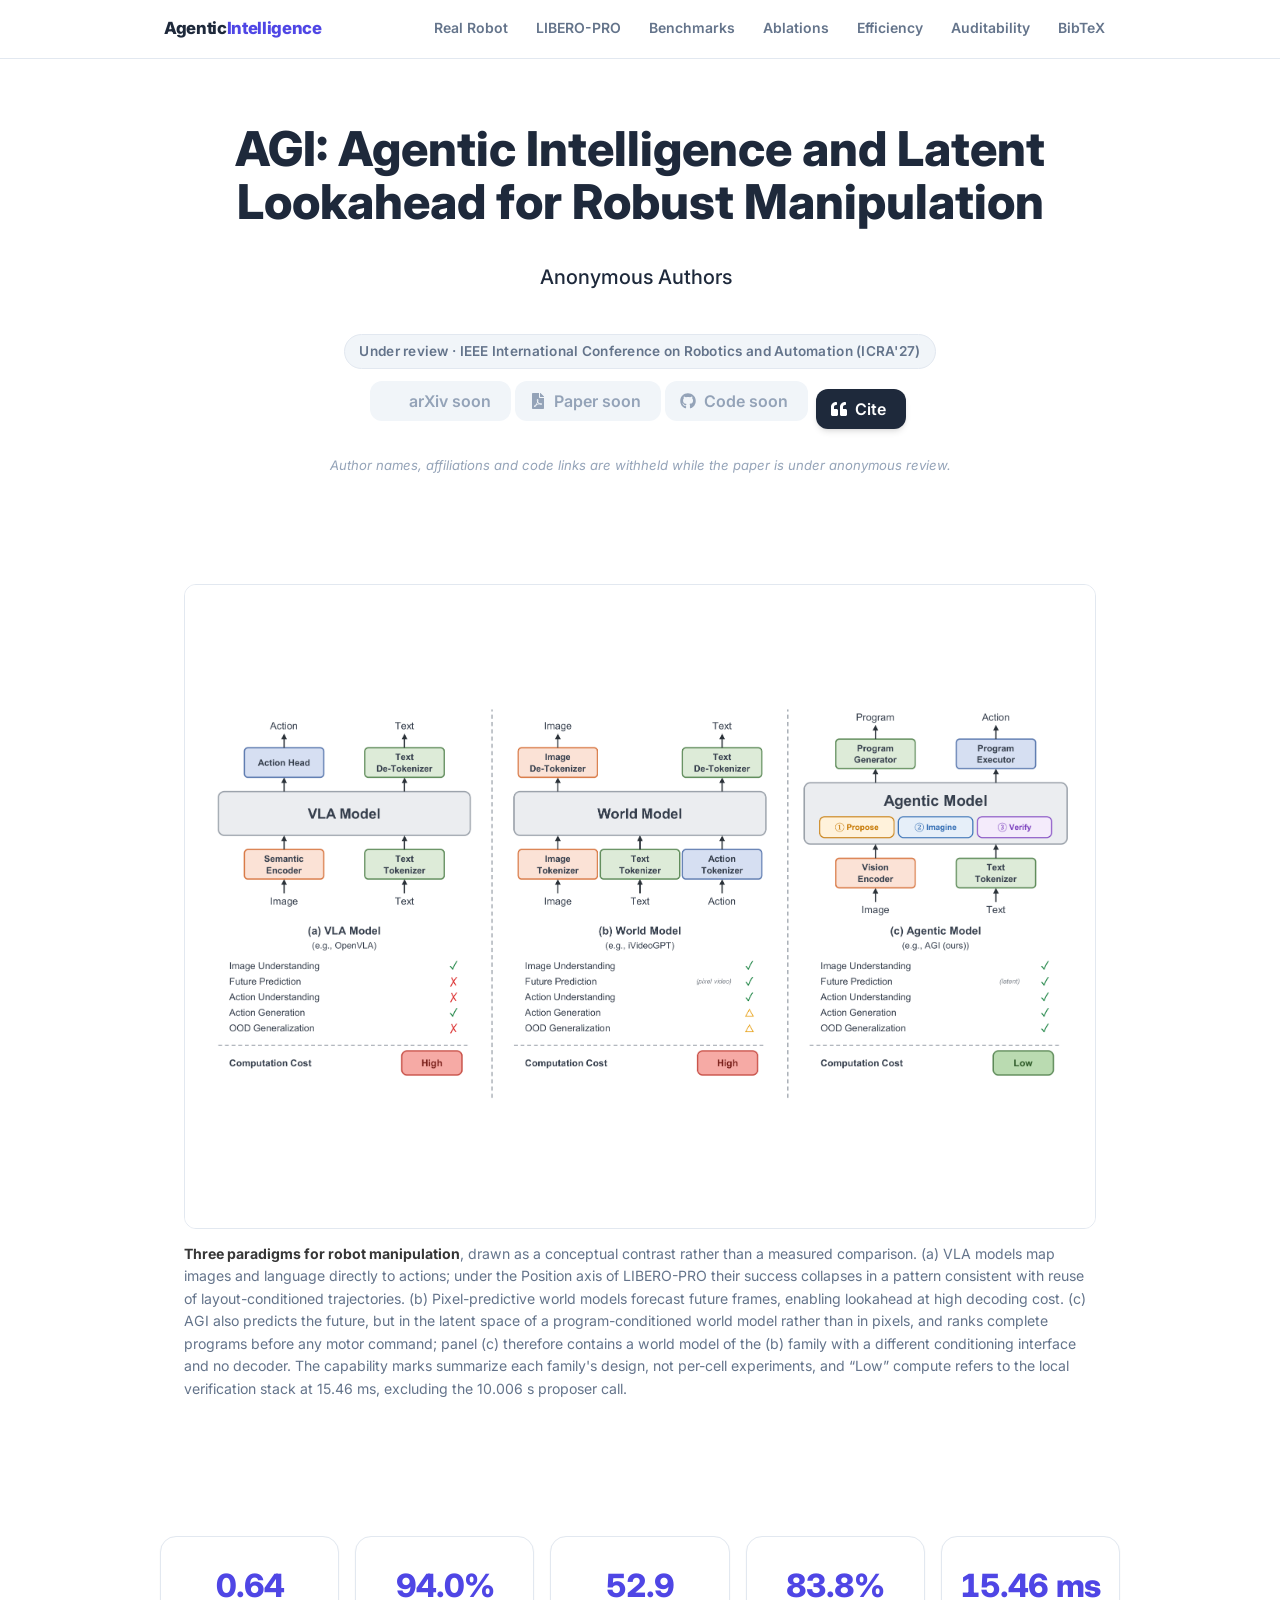
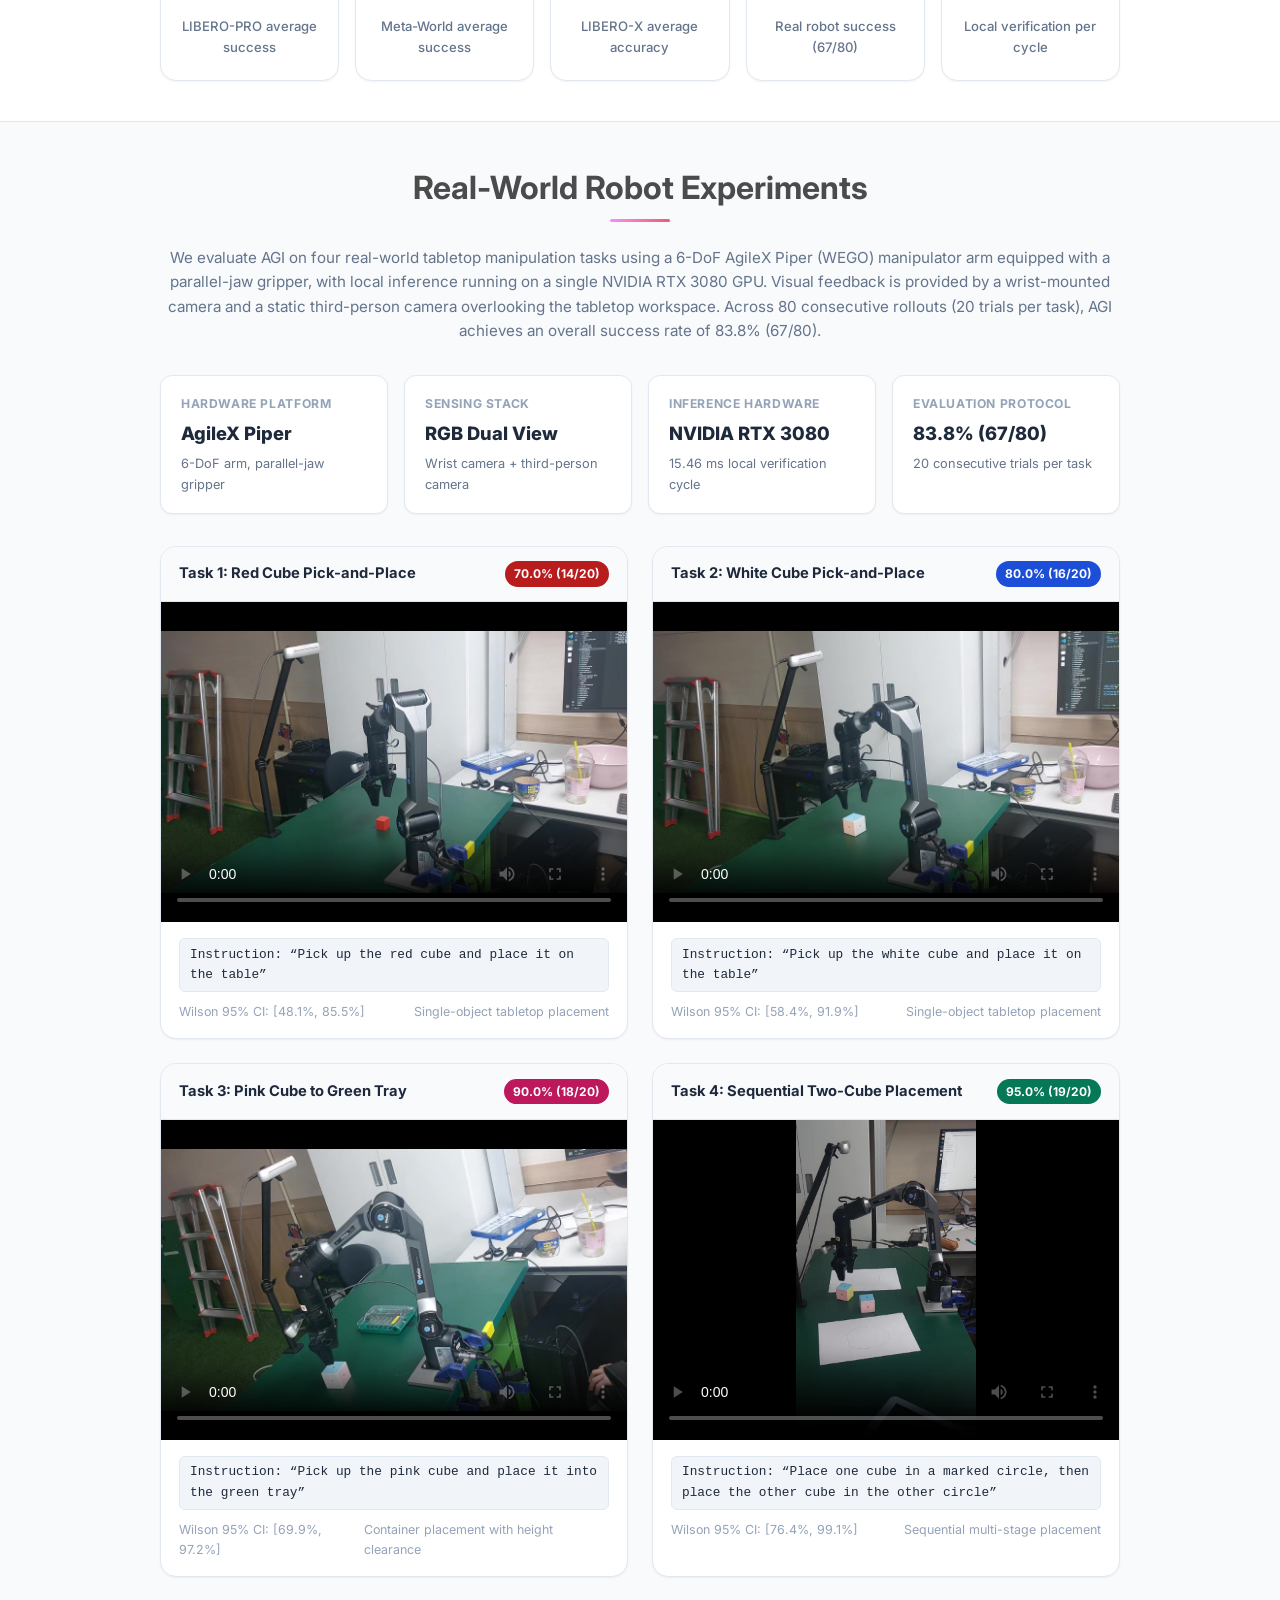
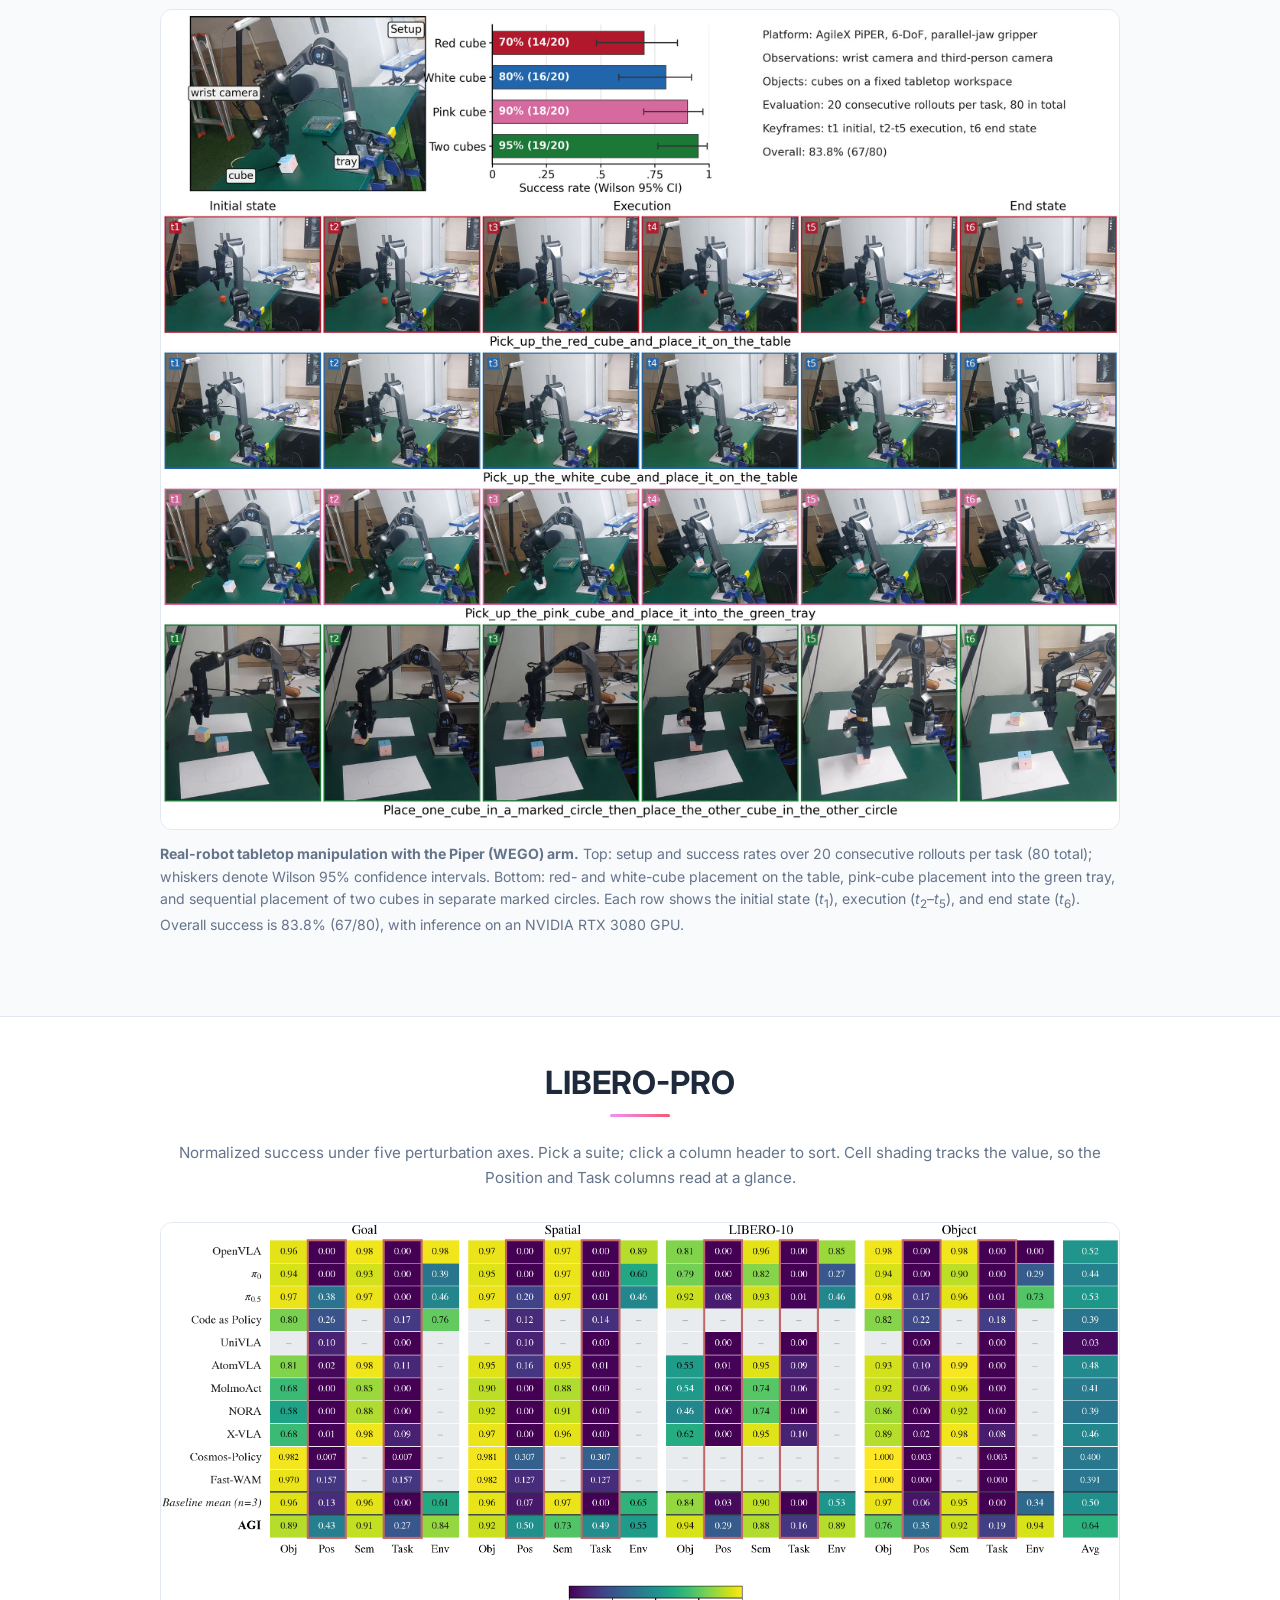
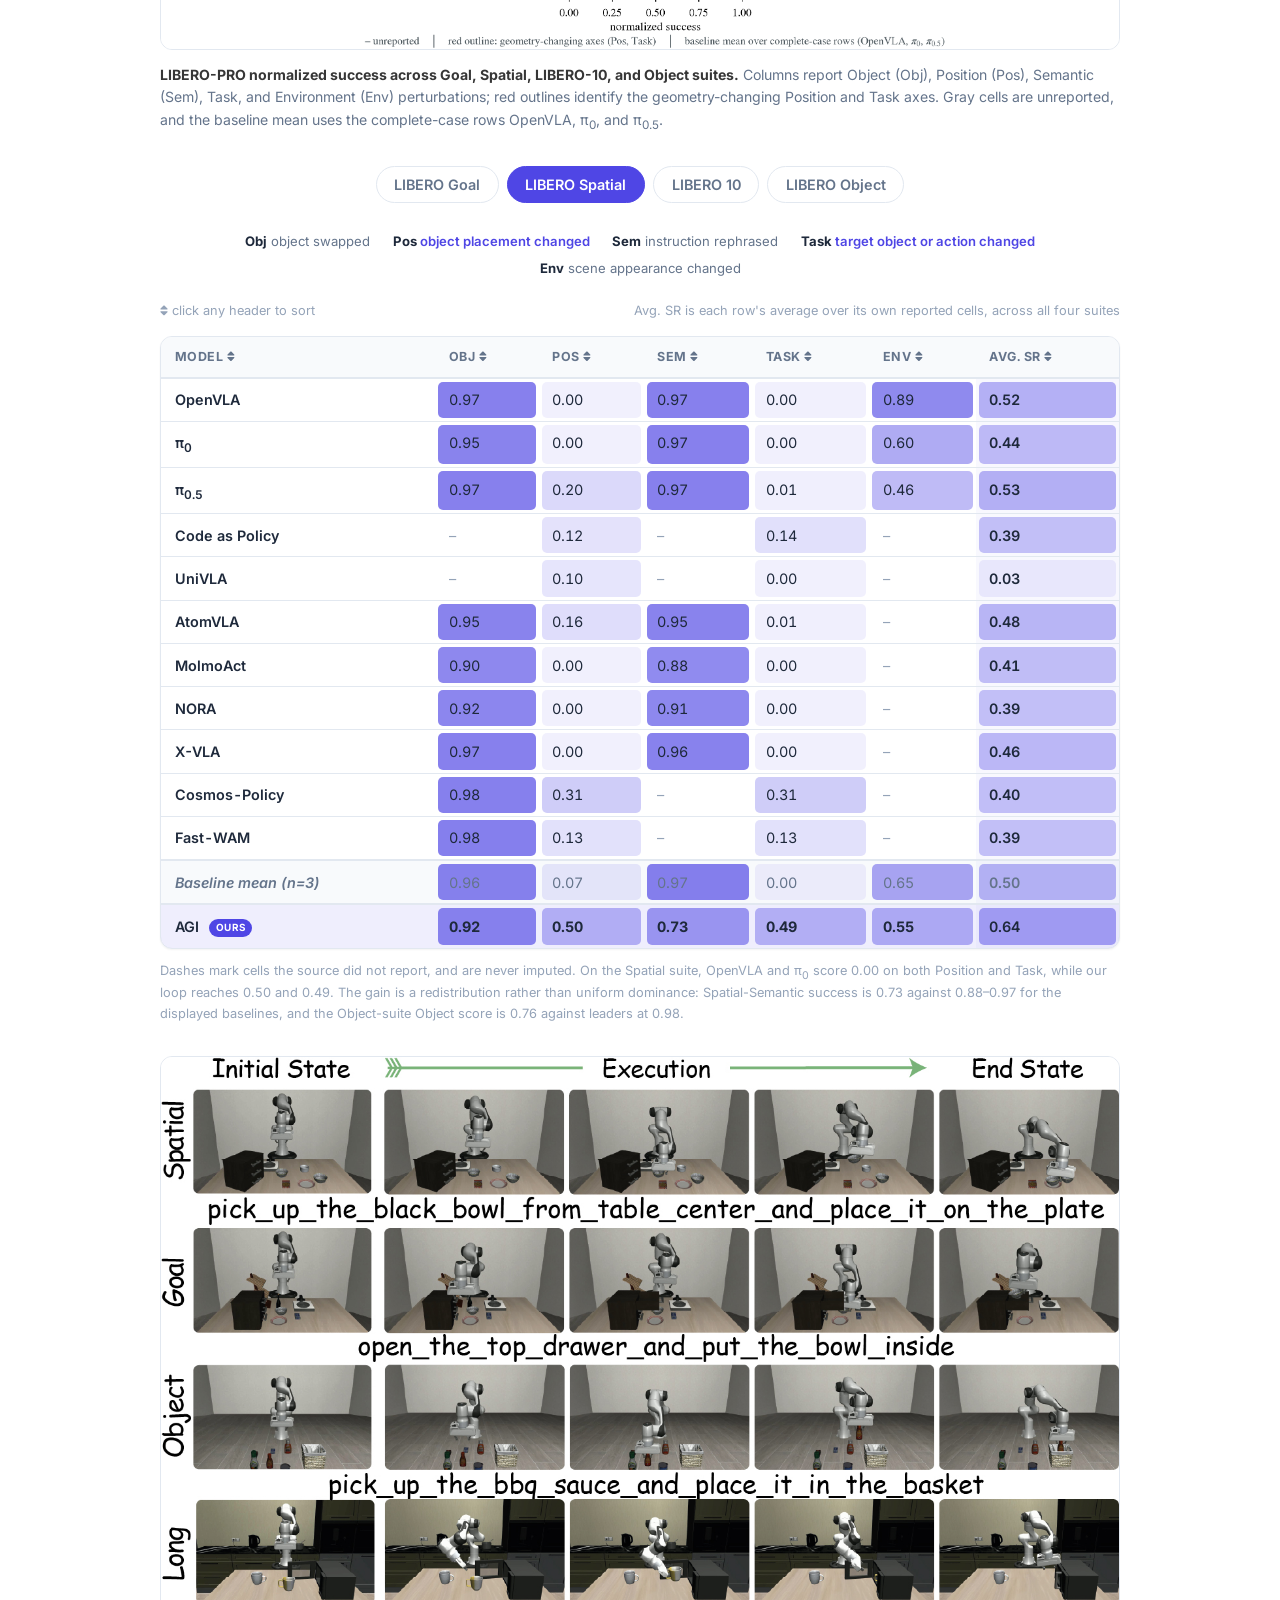
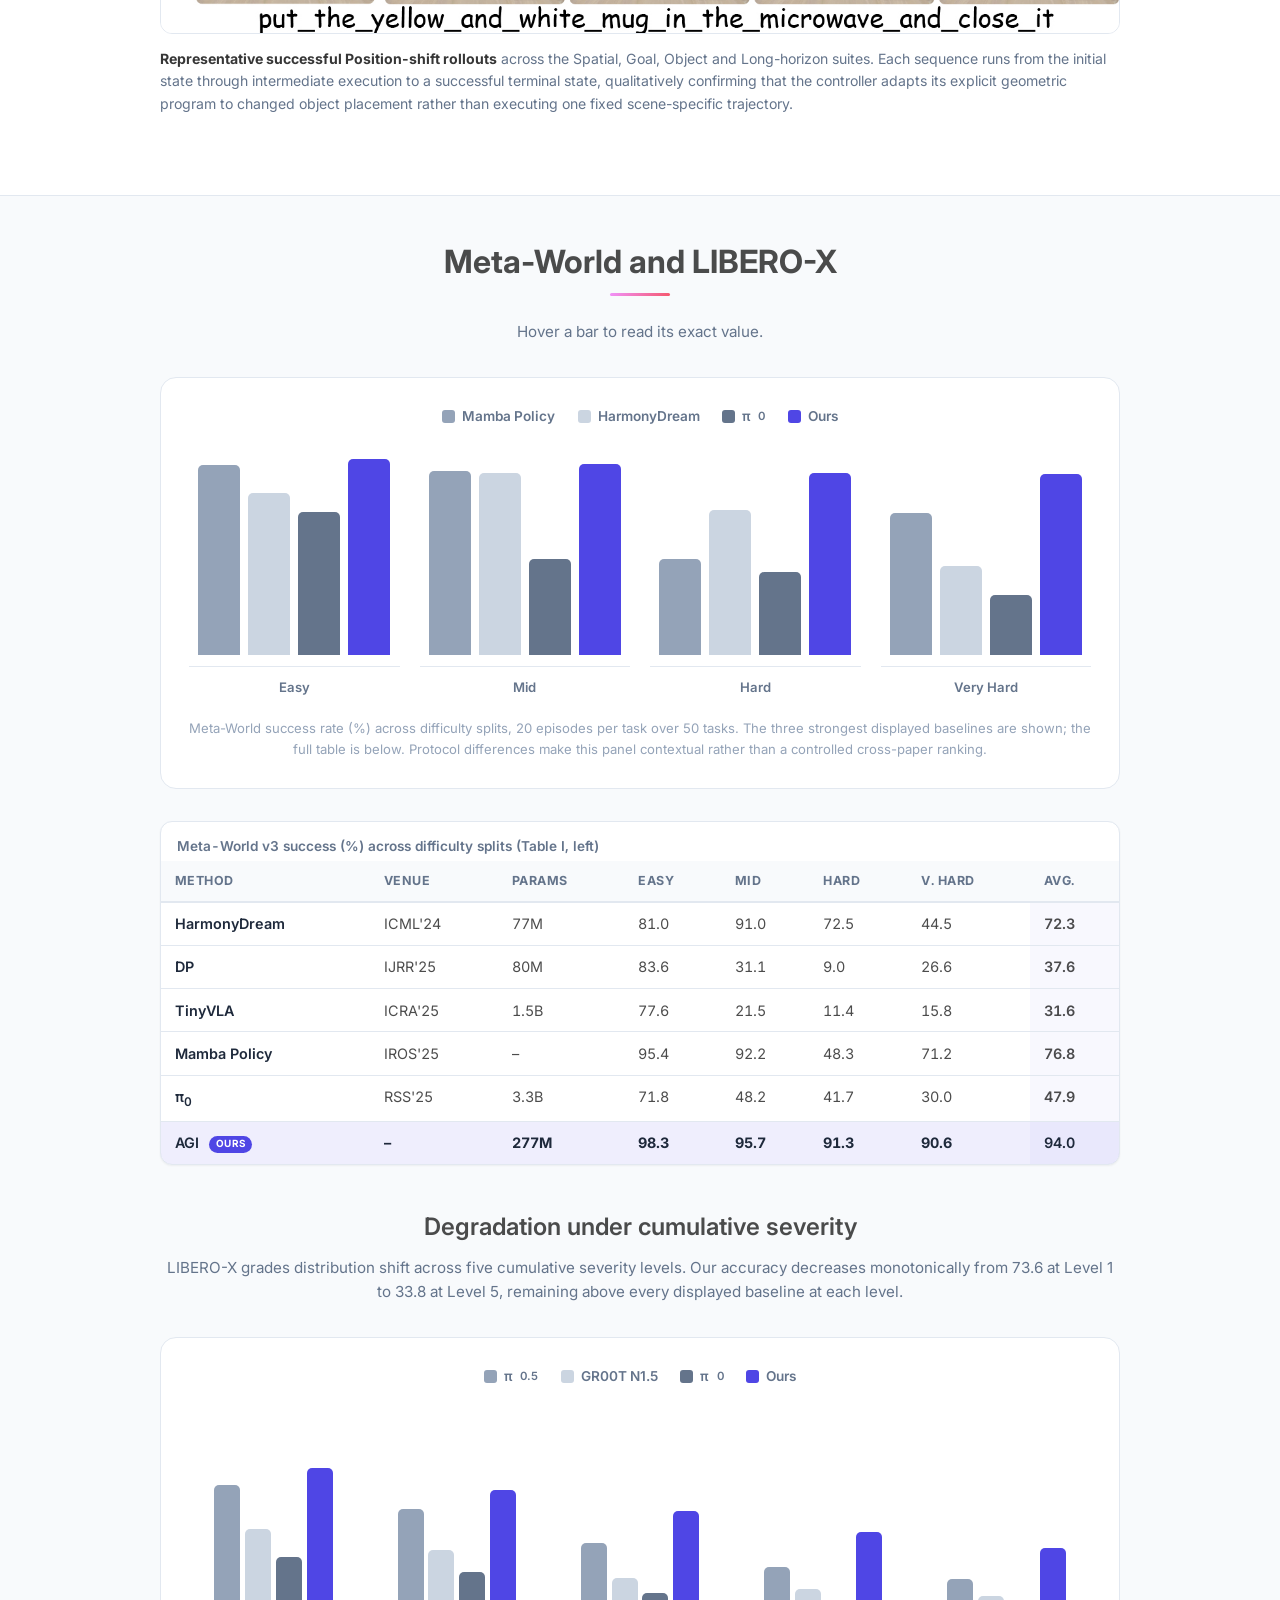
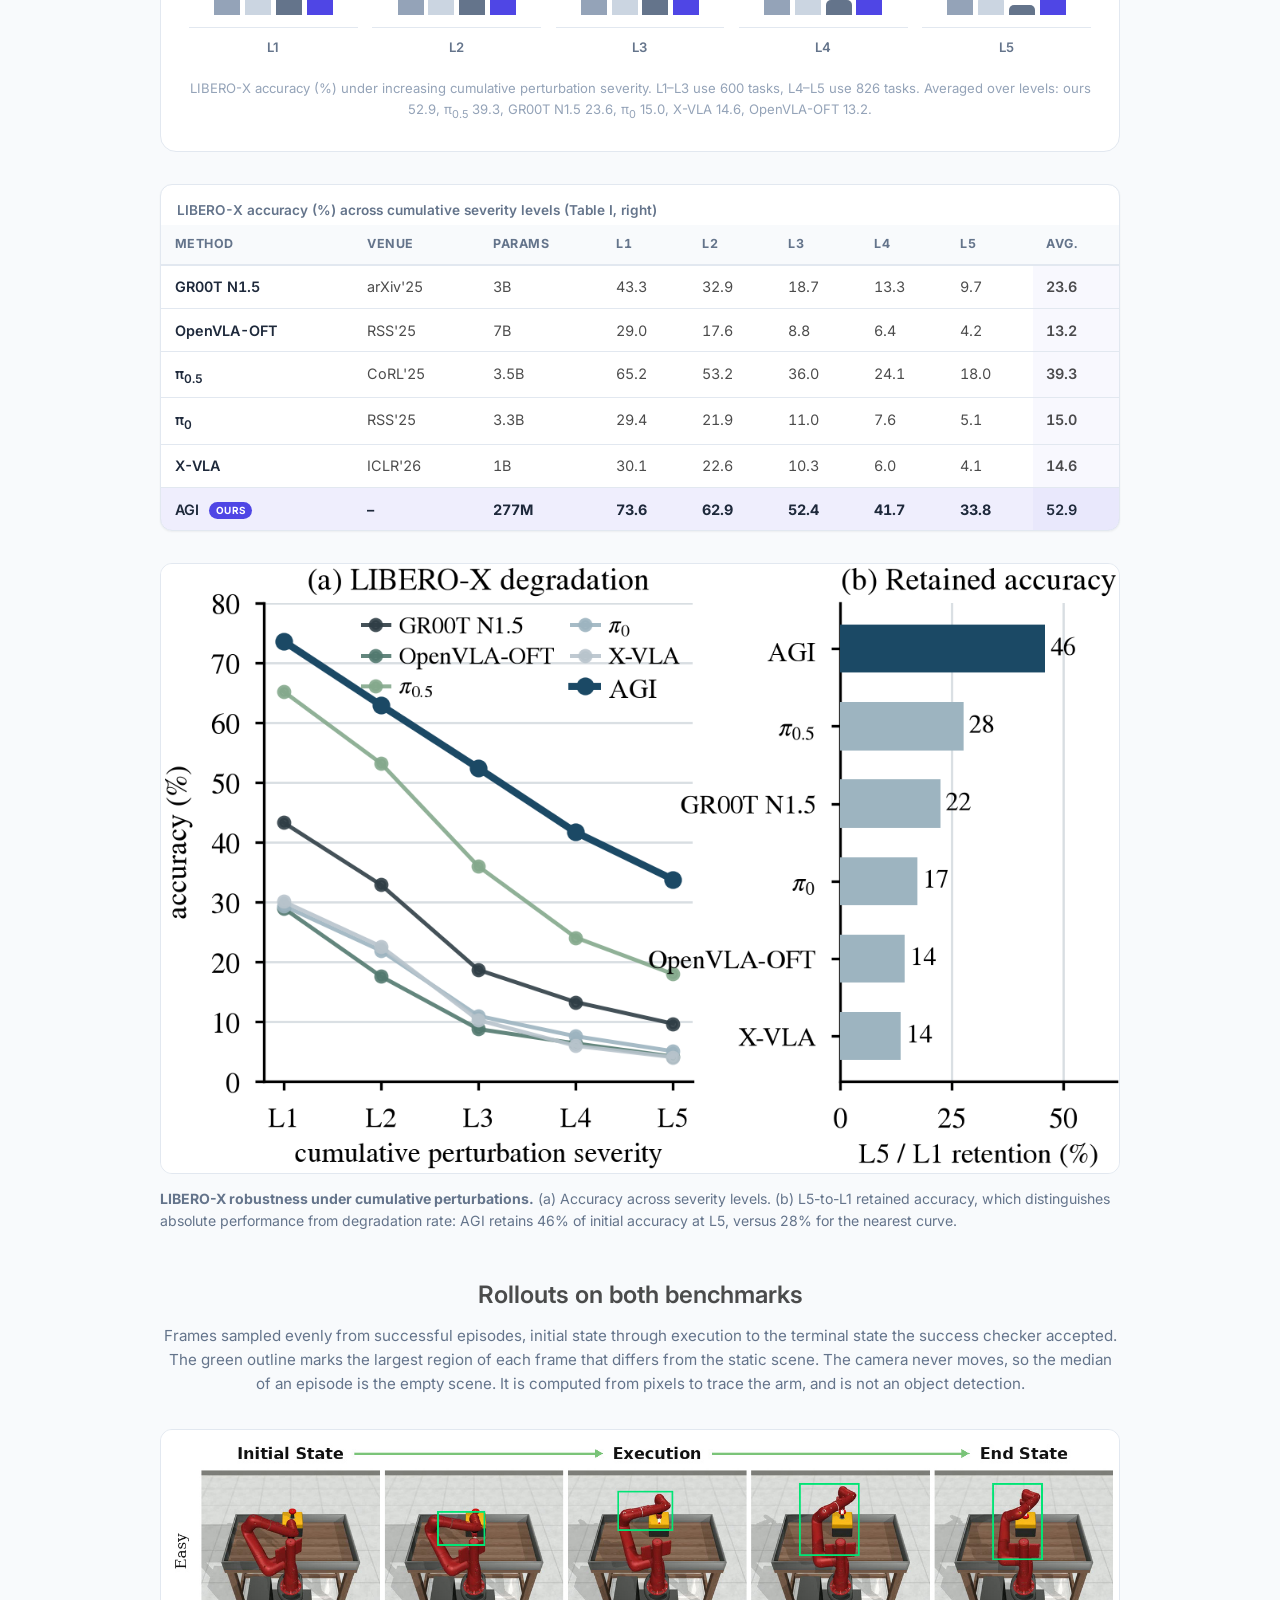
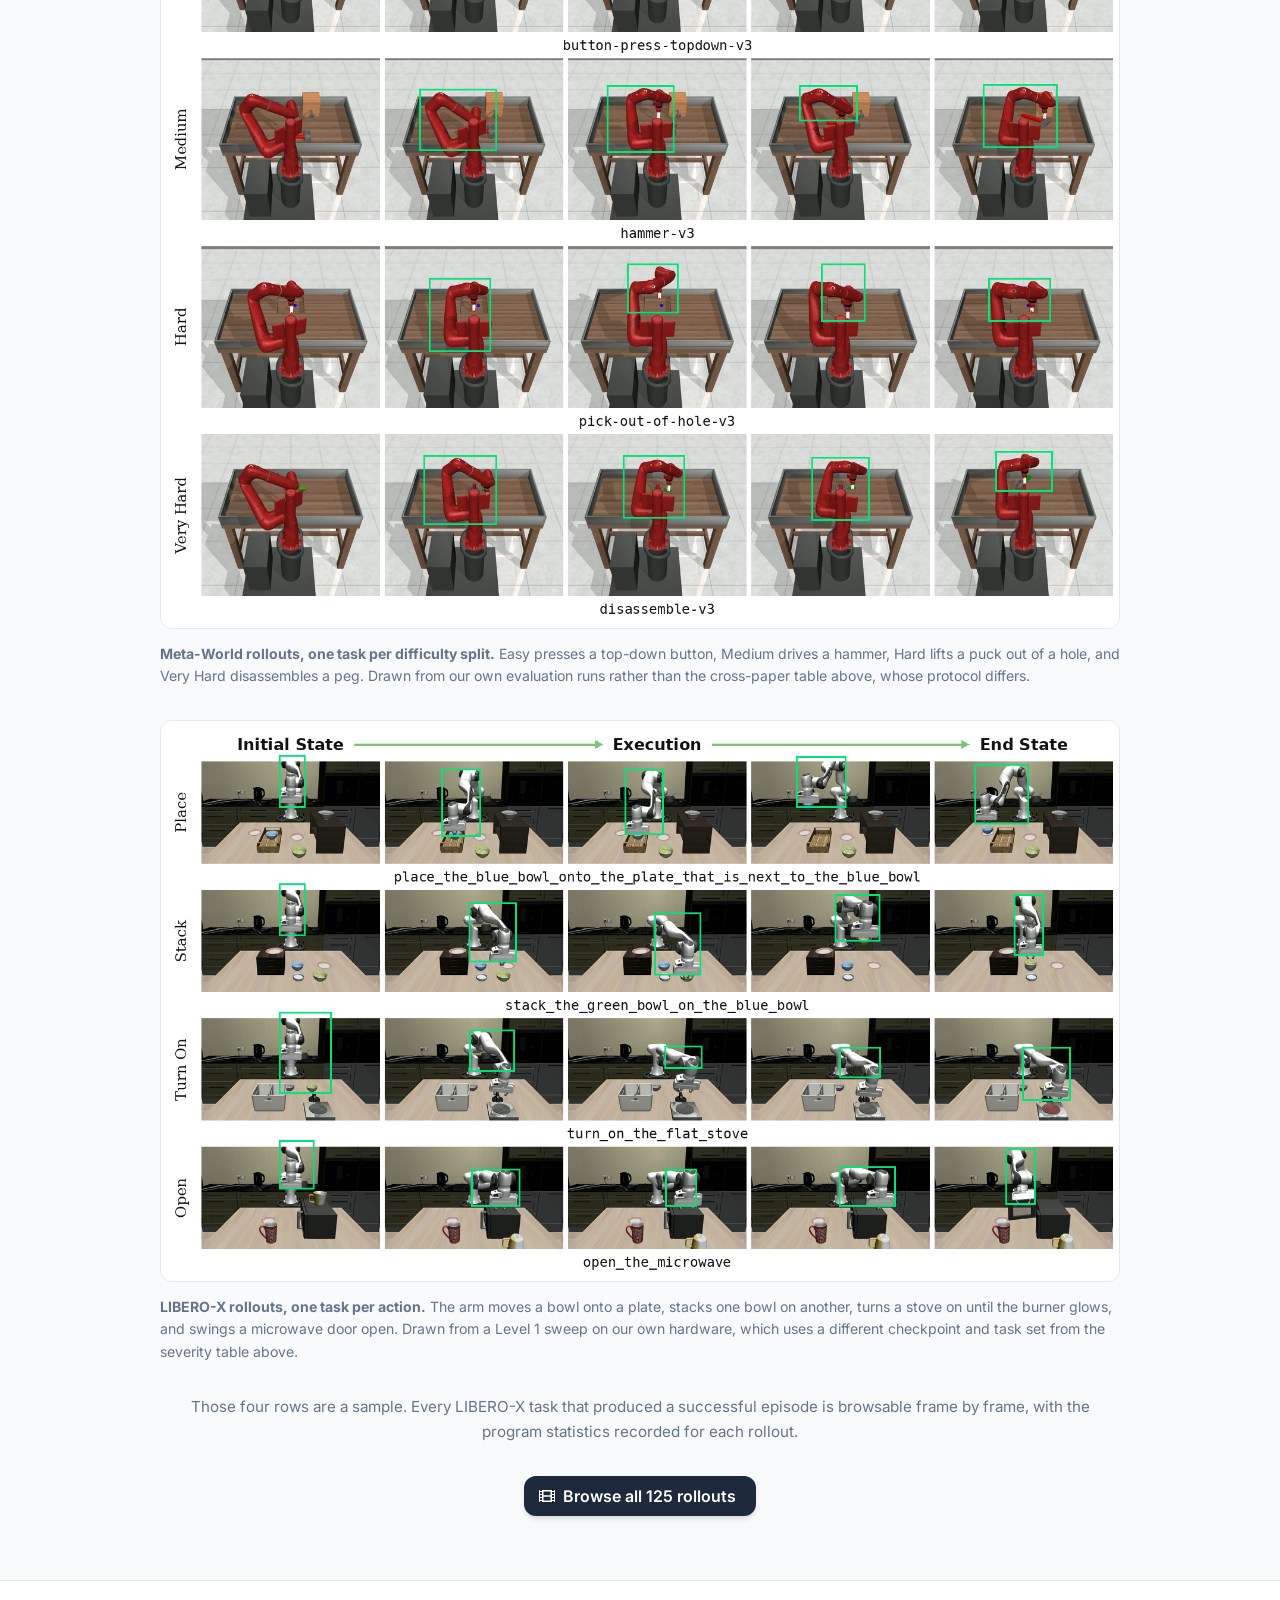
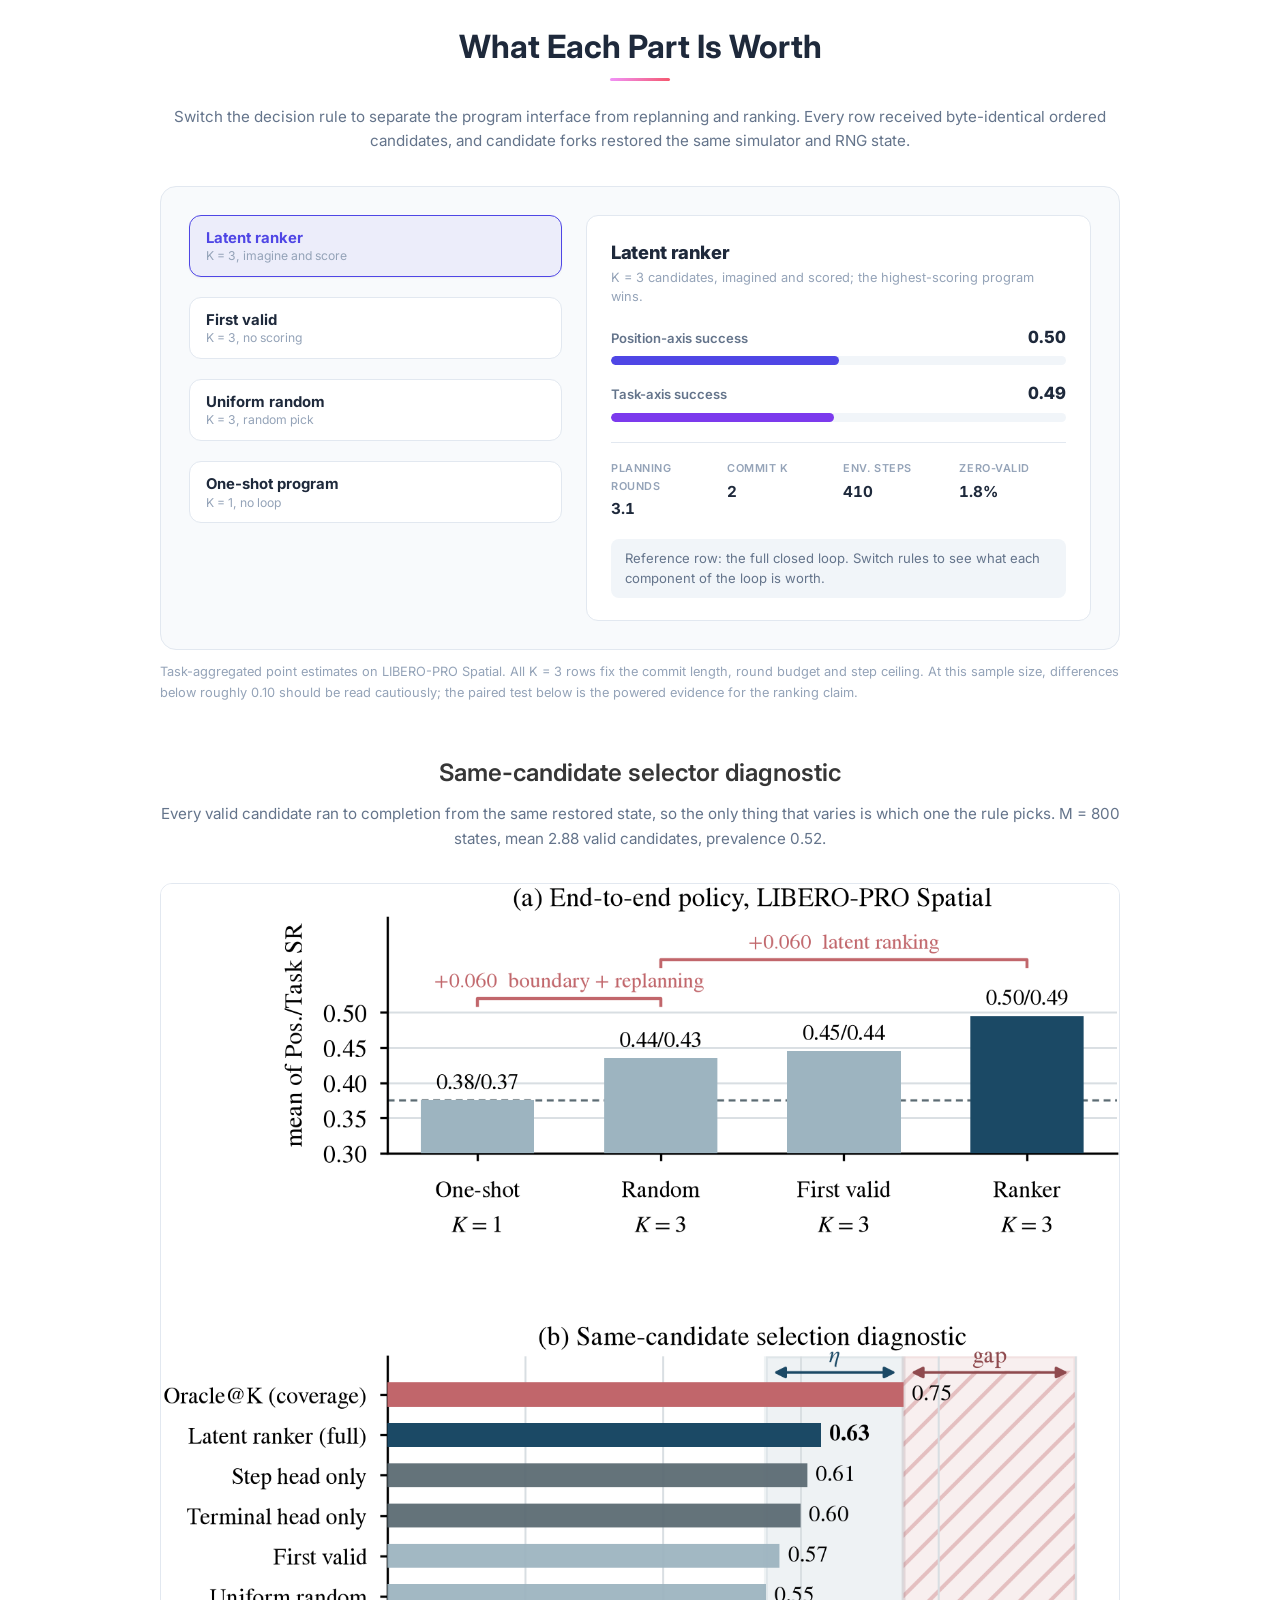
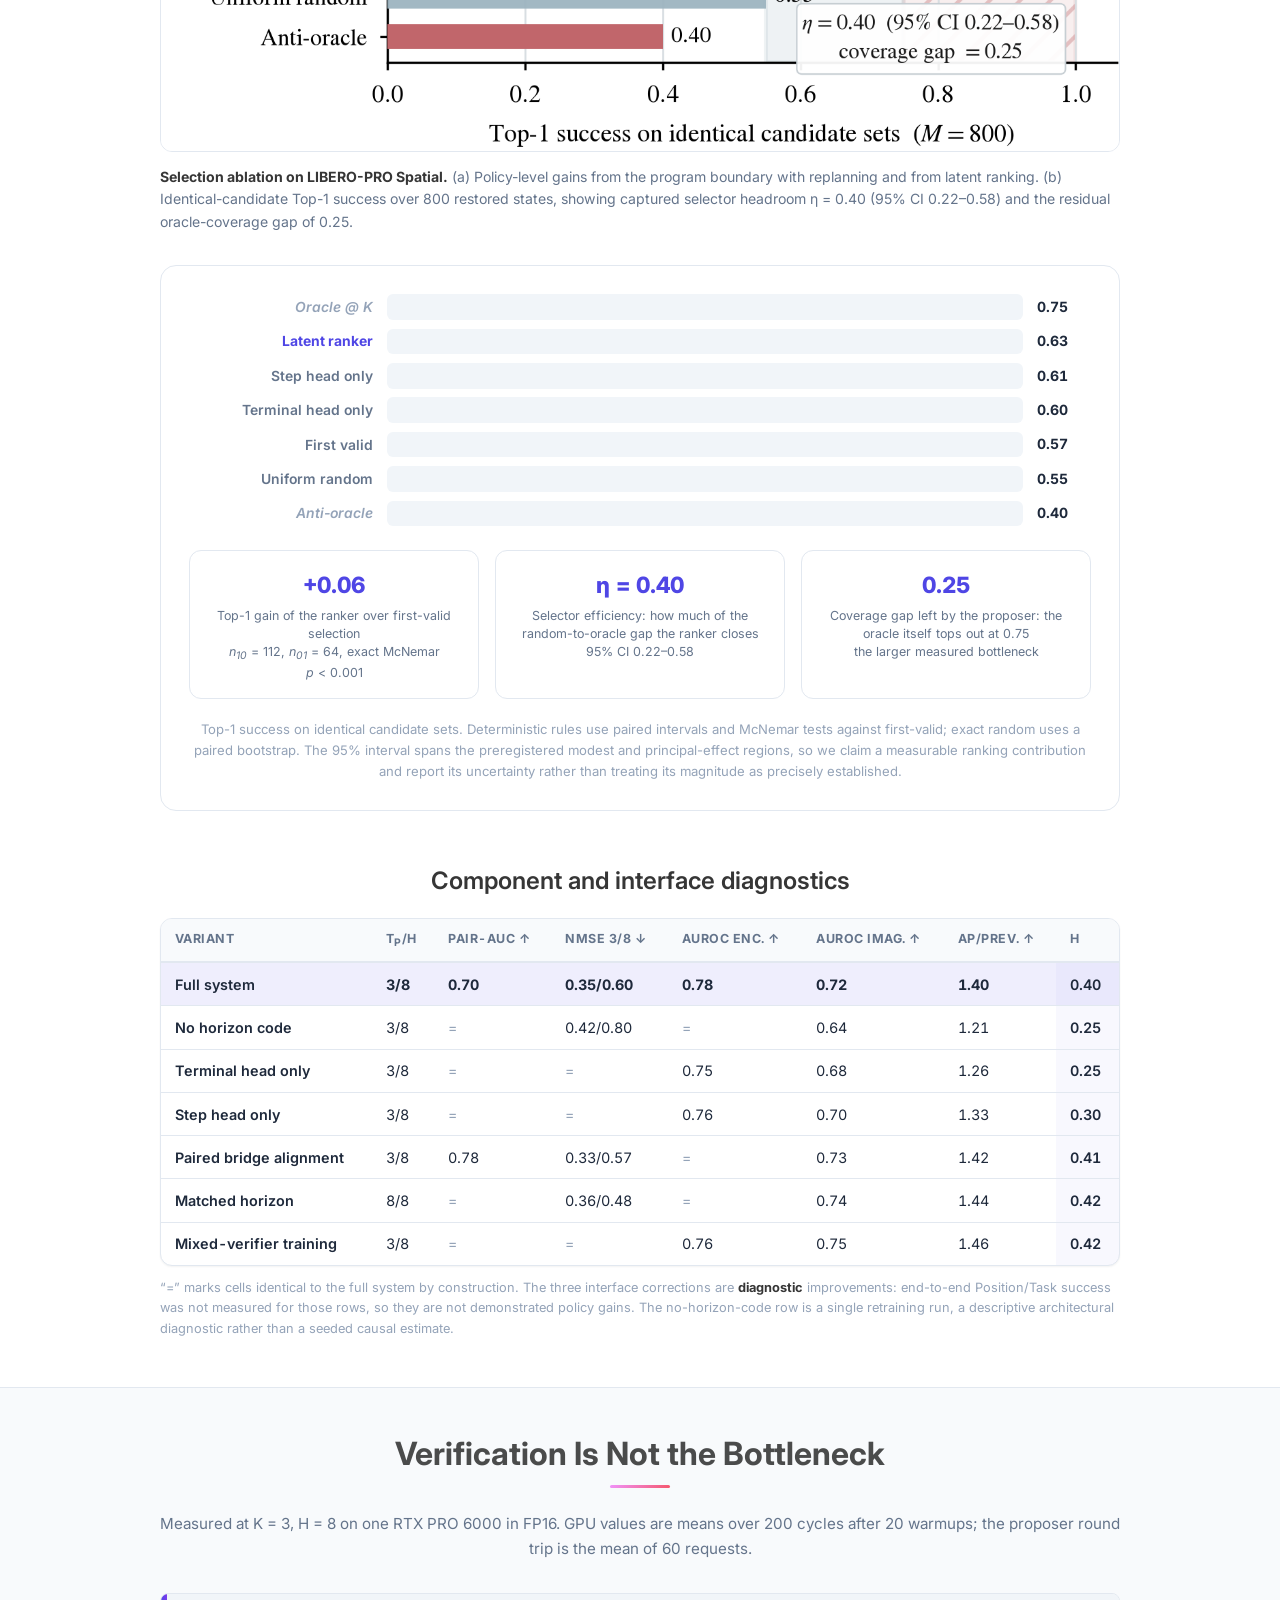
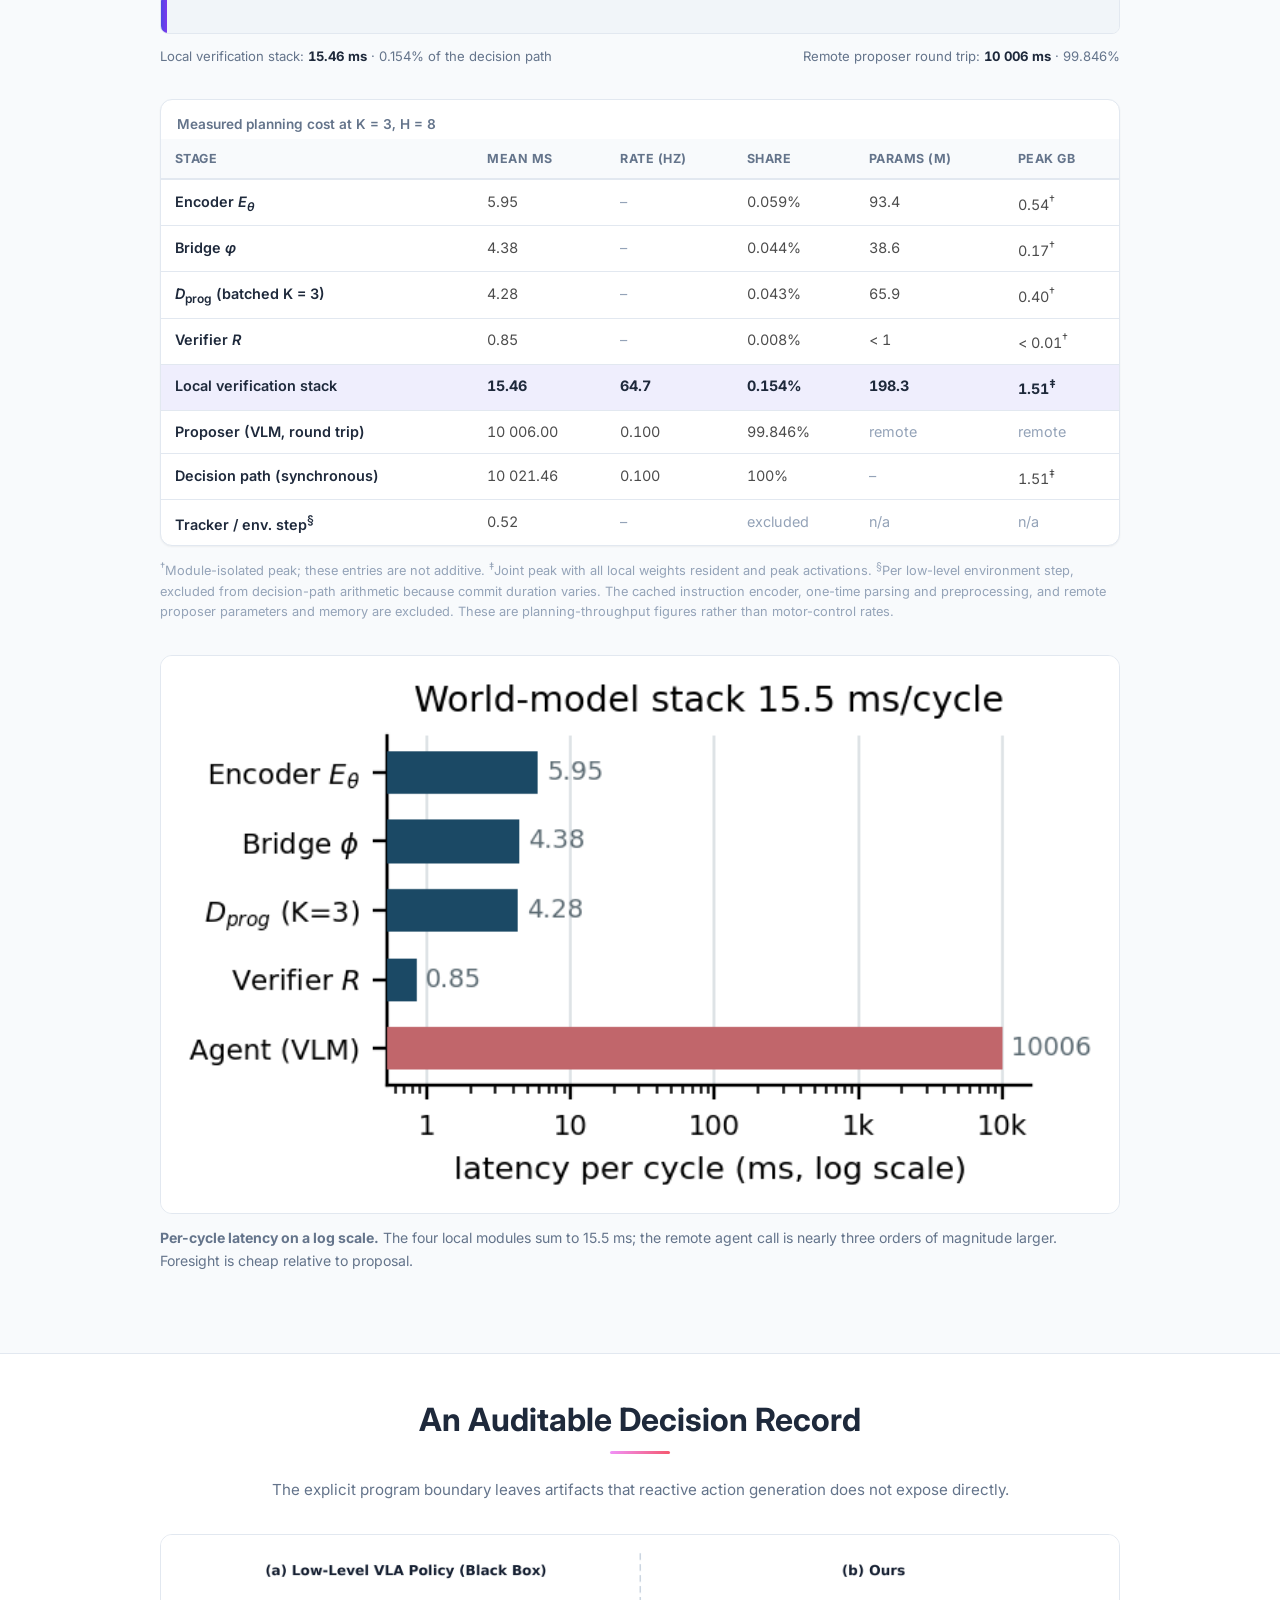
==== commit 583f0892: "refactor(page): remove abstract and method sections, balance alternating rhythm" ====
--- a/index.html
+++ b/index.html
@@ -121,8 +121,6 @@
       <i class="fas fa-bars"></i>
     </button>
     <div class="ai-nav-links" id="ai-nav-links">
-      <a href="#abstract">Abstract</a>
-      <a href="#method">Method</a>
       <a href="#real-robot">Real Robot</a>
       <a href="#results">LIBERO-PRO</a>
       <a href="#benchmarks">Benchmarks</a>
@@ -251,230 +249,6 @@
     </div>
   </section>
 
-  <!-- Abstract -->
-  <section class="section hero is-light" id="abstract">
-    <div class="container is-max-desktop">
-      <div class="columns is-centered has-text-centered">
-        <div class="column is-four-fifths">
-          <h2 class="title is-3">Abstract</h2>
-          <div class="content has-text-justified">
-            <p>
-              Vision-language-action policies that succeed in distribution collapse under small geometric perturbation:
-              on the Position and Task axes of LIBERO-PRO Spatial, OpenVLA and &pi;<sub>0</sub> score 0.00 while retaining
-              near-ceiling success on the axes that leave geometry intact. Direct action generation also exposes no
-              commitment that can be inspected, compared, or rejected before the arm moves. We present <strong>AGI</strong>,
-              an agent-as-policy decomposition in which a frozen vision-language agent proposes <em>K</em> programs in a
-              nine-primitive, literal-only robot DSL, a Code-to-Token Bridge conditions a JEPA-style latent world model on
-              each complete program, and a verifier ranks the predicted latent trajectories before any motor command; the
-              selected program executes for &kappa; primitives and the loop replans on fresh observations. AGI reaches
-              0.50/0.49 Position/Task success where both baselines score 0.00, 94.0% average success on Meta-World v3,
-              52.9% on LIBERO-X, and 83.8% (67/80) on real tabletop pick-and-place with a Piper (WEGO) arm. To separate
-              proposal quality from selection quality, we evaluate on byte-identical candidate sets restored from
-              <em>N</em><sub>fork</sub> = 800 simulator states with oracle and anti-oracle bounds: latent ranking raises
-              Top-1 success from 0.57 to 0.63 over first-valid selection and captures &eta; = 0.40 of the oracle headroom
-              (95% CI 0.22&ndash;0.58; exact McNemar <em>p</em> &lt; 0.001). The full local stack holds 277M parameters
-              and verifies <em>K</em> = 3 candidates at <em>H</em> = 8 in 15.46 ms, while the frozen remote proposer
-              dominates the 10.02 s synchronous decision path. Oracle coverage of 0.75 identifies candidate generation,
-              not ranking, as the remaining constraint.
-            </p>
-          </div>
-        </div>
-      </div>
-    </div>
-  </section>
-
-  <!-- Method -->
-  <section class="section" id="method">
-    <div class="container is-max-desktop">
-      <h2 class="title is-3 has-text-centered">The Planning Loop</h2>
-      <p class="ai-section-intro">
-        One planning round runs four stages. Pick a stage to see what it does and what it costs.
-      </p>
-
-      <div class="ai-loop">
-        <div class="ai-loop-stages" role="tablist" aria-label="Planning stages">
-          <button class="ai-stage" role="tab" aria-selected="true" data-stage="propose" style="--stage-c:var(--stage-propose)">
-            <span class="ai-stage-num">1</span>
-            <span>
-              <span class="ai-stage-name">Propose</span>
-              <span class="ai-stage-sub">Frozen agent &rarr; K DSL programs</span>
-            </span>
-          </button>
-          <div class="ai-stage-arrow" role="presentation" aria-hidden="true"><i class="fas fa-arrow-down"></i></div>
-
-          <button class="ai-stage" role="tab" aria-selected="false" data-stage="imagine" style="--stage-c:var(--stage-imagine)">
-            <span class="ai-stage-num">2</span>
-            <span>
-              <span class="ai-stage-name">Imagine</span>
-              <span class="ai-stage-sub">Latent rollout, H steps per candidate</span>
-            </span>
-          </button>
-          <div class="ai-stage-arrow" role="presentation" aria-hidden="true"><i class="fas fa-arrow-down"></i></div>
-
-          <button class="ai-stage" role="tab" aria-selected="false" data-stage="verify" style="--stage-c:var(--stage-verify)">
-            <span class="ai-stage-num">3</span>
-            <span>
-              <span class="ai-stage-name">Verify</span>
-              <span class="ai-stage-sub">Score trajectories, pick the winner</span>
-            </span>
-          </button>
-          <div class="ai-stage-arrow" role="presentation" aria-hidden="true"><i class="fas fa-arrow-down"></i></div>
-
-          <button class="ai-stage" role="tab" aria-selected="false" data-stage="execute" style="--stage-c:var(--stage-execute)">
-            <span class="ai-stage-num">4</span>
-            <span>
-              <span class="ai-stage-name">Execute</span>
-              <span class="ai-stage-sub">Commit &kappa; primitives, then re-observe</span>
-            </span>
-          </button>
-        </div>
-
-        <div class="ai-loop-detail" id="ai-loop-detail">
-          <div class="ai-loop-eyebrow"></div>
-          <h3></h3>
-          <p class="ai-loop-lead"></p>
-          <p class="ai-loop-body"></p>
-          <div class="ai-loop-spec"></div>
-        </div>
-      </div>
-
-      <figure class="ai-figure">
-        <img src="static/images/framework.png" class="ai-zoomable"
-             alt="The full framework: observation and task instruction feed a frozen vision-language agent that returns K candidate DSL programs, which are embedded by the program encoder, rolled out by a V-JEPA encoder and program dynamics model, scored by a trajectory verifier, and executed by an AST-parsed operational-space controller">
-        <figcaption>
-          <strong>The complete verify-then-execute framework.</strong> A frozen vision-language agent
-          (<span style="color:#d97706;font-weight:700">&#9312; Propose</span>) returns an ordered list of
-          <em>K</em> raw program candidates from one request under fixed decoding settings. Candidates are parsed
-          first; valid programs are embedded by the Code-to-Token Bridge and rolled out in the latent space of a
-          JEPA-style world model frozen during planning
-          (<span style="color:#2563eb;font-weight:700">&#9313; Imagine</span>). The verifier
-          (<span style="color:#7c3aed;font-weight:700">&#9314; Verify</span>) scores each imagined trajectory against
-          the task embedding and selects the winner, executed through operational-space-control primitives
-          (<span style="color:#059669;font-weight:700">&#9315; Execute</span>). When a commit ends without success the
-          agent re-observes and starts another planning round, at most <em>N</em> rounds within the 600-step budget.
-        </figcaption>
-      </figure>
-
-      <h2 class="title is-3 has-text-centered" style="margin-top:3.5rem">Components</h2>
-      <p class="ai-section-intro">Four learned or symbolic pieces sit between language and motor commands.</p>
-
-      <div class="ai-tabs" role="tablist">
-        <button class="ai-tab is-active" role="tab" aria-selected="true" data-tab="dsl">Robot DSL</button>
-        <button class="ai-tab" role="tab" aria-selected="false" data-tab="bridge">Code-to-Token Bridge</button>
-        <button class="ai-tab" role="tab" aria-selected="false" data-tab="world">Latent World Model</button>
-        <button class="ai-tab" role="tab" aria-selected="false" data-tab="verifier">Trajectory Verifier</button>
-      </div>
-
-      <div class="ai-tab-panel is-active" role="tabpanel" data-panel="dsl">
-        <div class="ai-note-grid">
-          <div class="ai-note">
-            <h3>What it is</h3>
-            <p>Nine primitives, each taking literal arguments only. Cartesian positions are metres in the robot-base
-              frame, orientations are normalized quaternions with <em>q<sub>w</sub></em>&nbsp;&ge;&nbsp;0, joint
-              targets are radians, and <code>wait</code> takes an integer number of low-level steps.</p>
-          </div>
-          <div class="ai-note">
-            <h3>Why it matters</h3>
-            <p>The executor never queries a simulator object pose, so the program must carry the geometric target
-              literals the tracker needs. Writing coordinates rather than replaying a trajectory is what keeps
-              Position-axis success nonzero.</p>
-          </div>
-        </div>
-
-        <div class="ai-dsl">
-          <code>move_to</code><code>move_to_pose</code><code>grasp</code><code>release</code><code>place</code><code>move_joints</code><code>open_gripper</code><code>close_gripper</code><code>wait</code>
-        </div>
-
-        <pre class="ai-snippet" style="margin-top:1.25rem"><code><span class="c"># one candidate program, parsed by AST before anything learned sees it</span>
-<span class="f">robot.open_gripper</span>()
-<span class="f">robot.move_to</span>(<span class="n">-0.22</span>, <span class="n">0.02</span>, <span class="n">1.02</span>)
-<span class="f">robot.grasp</span>(<span class="n">'bowl'</span>)
-<span class="f">robot.place</span>(<span class="n">0.07</span>, <span class="n">0.16</span>, <span class="n">1.00</span>)
-<span class="f">robot.release</span>()</code></pre>
-        <p class="ai-table-note">
-          The AST interpreter whitelists the nine primitives, accepts literals only, and never invokes
-          <code>exec()</code>. Invalid programs are discarded without repair.
-        </p>
-      </div>
-
-      <div class="ai-tab-panel" role="tabpanel" data-panel="bridge">
-        <div class="ai-note-grid">
-          <div class="ai-note">
-            <h3>What it does</h3>
-            <p>Tokenizes DSL source with BPE under a 256-token cap, applies a 4-layer, 8-head transformer with masked
-              mean pooling, and projects to a 512-d program embedding that the world model can consume as
-              conditioning.</p>
-          </div>
-          <div class="ai-note">
-            <h3>How it is trained</h3>
-            <p>Contrastively, on labeled program pairs: a BCE term on scaled cosine similarity plus a symmetric
-              InfoNCE term at temperature 0.1. The loss groups literal variants of one behavior and separates distinct
-              skills.</p>
-          </div>
-        </div>
-        <p class="ai-table-note">
-          <strong>Stated limitation.</strong> The loss constrains program-to-program geometry, not alignment to the
-          training-time action surrogate the dynamics head was fit on, so substituting the bridge at inference is
-          empirical rather than invariant by construction. Adding paired alignment raises Pair-AUC from 0.70 to 0.78
-          in the interface ablation below.
-        </p>
-      </div>
-
-      <div class="ai-tab-panel" role="tabpanel" data-panel="world">
-        <div class="ai-note-grid">
-          <div class="ai-note">
-            <h3>Dual encoder</h3>
-            <p>Online and target ViT-B/14 encoders share architecture; the stop-gradient target follows an EMA with
-              &alpha;&nbsp;=&nbsp;0.996. Twelve transformer blocks encode each 224&times;224 frame, temporal attention
-              pools per-frame CLS tokens, and projected 14-d proprioception is added to the 768-d output.</p>
-          </div>
-          <div class="ai-note">
-            <h3>Two heads</h3>
-            <p>An action-dynamics head grounds the encoder in single-step consequences during pretraining. A
-              program-conditioned head decodes <em>H</em> queries from the seed latent, with AdaLN-Zero conditioning
-              made explicitly horizon-dependent so the modulation varies with the prediction step.</p>
-          </div>
-        </div>
-        <p class="ai-table-note">
-          Every learned loss lives in the 768-dimensional latent space; the architecture contains no pixel decoder.
-          Removing the horizon code worsens normalized latent MSE from 0.35/0.60 to 0.42/0.80 at horizons 3 and 8, and
-          drops selector efficiency from 0.40 to 0.25.
-        </p>
-
-        <figure class="ai-figure" style="margin-top:1.25rem">
-          <img src="static/images/liberox_latent_imagination.png" class="ai-zoomable" loading="lazy"
-               alt="Latent imagination rollouts in feature space across prediction steps">
-          <figcaption>
-            <strong>Latent imagination in feature space.</strong> The program-conditioned dynamics head decodes
-            multi-step feature trajectories from the seed observation latent without pixel decoding, predicting
-            physical consequences directly in representation space.
-          </figcaption>
-        </figure>
-      </div>
-
-      <div class="ai-tab-panel" role="tabpanel" data-panel="verifier">
-        <div class="ai-note-grid">
-          <div class="ai-note">
-            <h3>Two heads, one score</h3>
-            <p>A 2-layer MLP trunk over the concatenation of each latent and the frozen task embedding, with a horizon
-              head estimating success by step <em>h</em> and a terminal head estimating success at the end. The
-              planning score is half the terminal head plus half the horizon mean.</p>
-          </div>
-          <div class="ai-note">
-            <h3>Sparse supervision only</h3>
-            <p>Both heads train on the sparse task-success predicate, with the horizon head weighted at 0.5. The
-              verifier never reads program text, so different scores require the dynamics model to separate imagined
-              outcomes.</p>
-          </div>
-        </div>
-        <p class="ai-table-note">
-          <strong>Stated limitation.</strong> Training consumes stop-gradient target-encoder trajectories while
-          planning scores imagined ones, leaving a measured encoded-to-imagined AUROC gap of 0.06 (0.78 versus 0.72).
-        </p>
-      </div>
-    </div>
-  </section>
-
   <!-- Real Robot Experiments -->
   <section class="section hero is-light" id="real-robot">
     <div class="container is-max-desktop">
@@ -687,7 +461,7 @@
   </section>
 
   <!-- Cross-benchmark -->
-  <section class="section" id="benchmarks">
+  <section class="section hero is-light" id="benchmarks">
     <div class="container is-max-desktop">
       <h2 class="title is-3 has-text-centered">Meta-World and LIBERO-X</h2>
       <p class="ai-section-intro">Hover a bar to read its exact value.</p>
@@ -911,7 +685,7 @@
   </section>
 
   <!-- Ablation -->
-  <section class="section hero is-light" id="ablation">
+  <section class="section" id="ablation">
     <div class="container is-max-desktop">
       <h2 class="title is-3 has-text-centered">What Each Part Is Worth</h2>
       <p class="ai-section-intro">
@@ -1081,7 +855,7 @@
   </section>
 
   <!-- Efficiency -->
-  <section class="section" id="efficiency">
+  <section class="section hero is-light" id="efficiency">
     <div class="container is-max-desktop">
       <h2 class="title is-3 has-text-centered">Verification Is Not the Bottleneck</h2>
       <p class="ai-section-intro">
@@ -1145,7 +919,7 @@
   </section>
 
   <!-- Auditability -->
-  <section class="section hero is-light" id="auditability">
+  <section class="section" id="auditability">
     <div class="container is-max-desktop">
       <h2 class="title is-3 has-text-centered">An Auditable Decision Record</h2>
       <p class="ai-section-intro">
@@ -1203,7 +977,7 @@
   </section>
 
   <!-- BibTeX -->
-  <section class="section" id="bibtex">
+  <section class="section hero is-light" id="bibtex">
     <div class="container is-max-desktop content">
       <div class="bibtex-header">
         <h2 class="title">BibTeX</h2>
